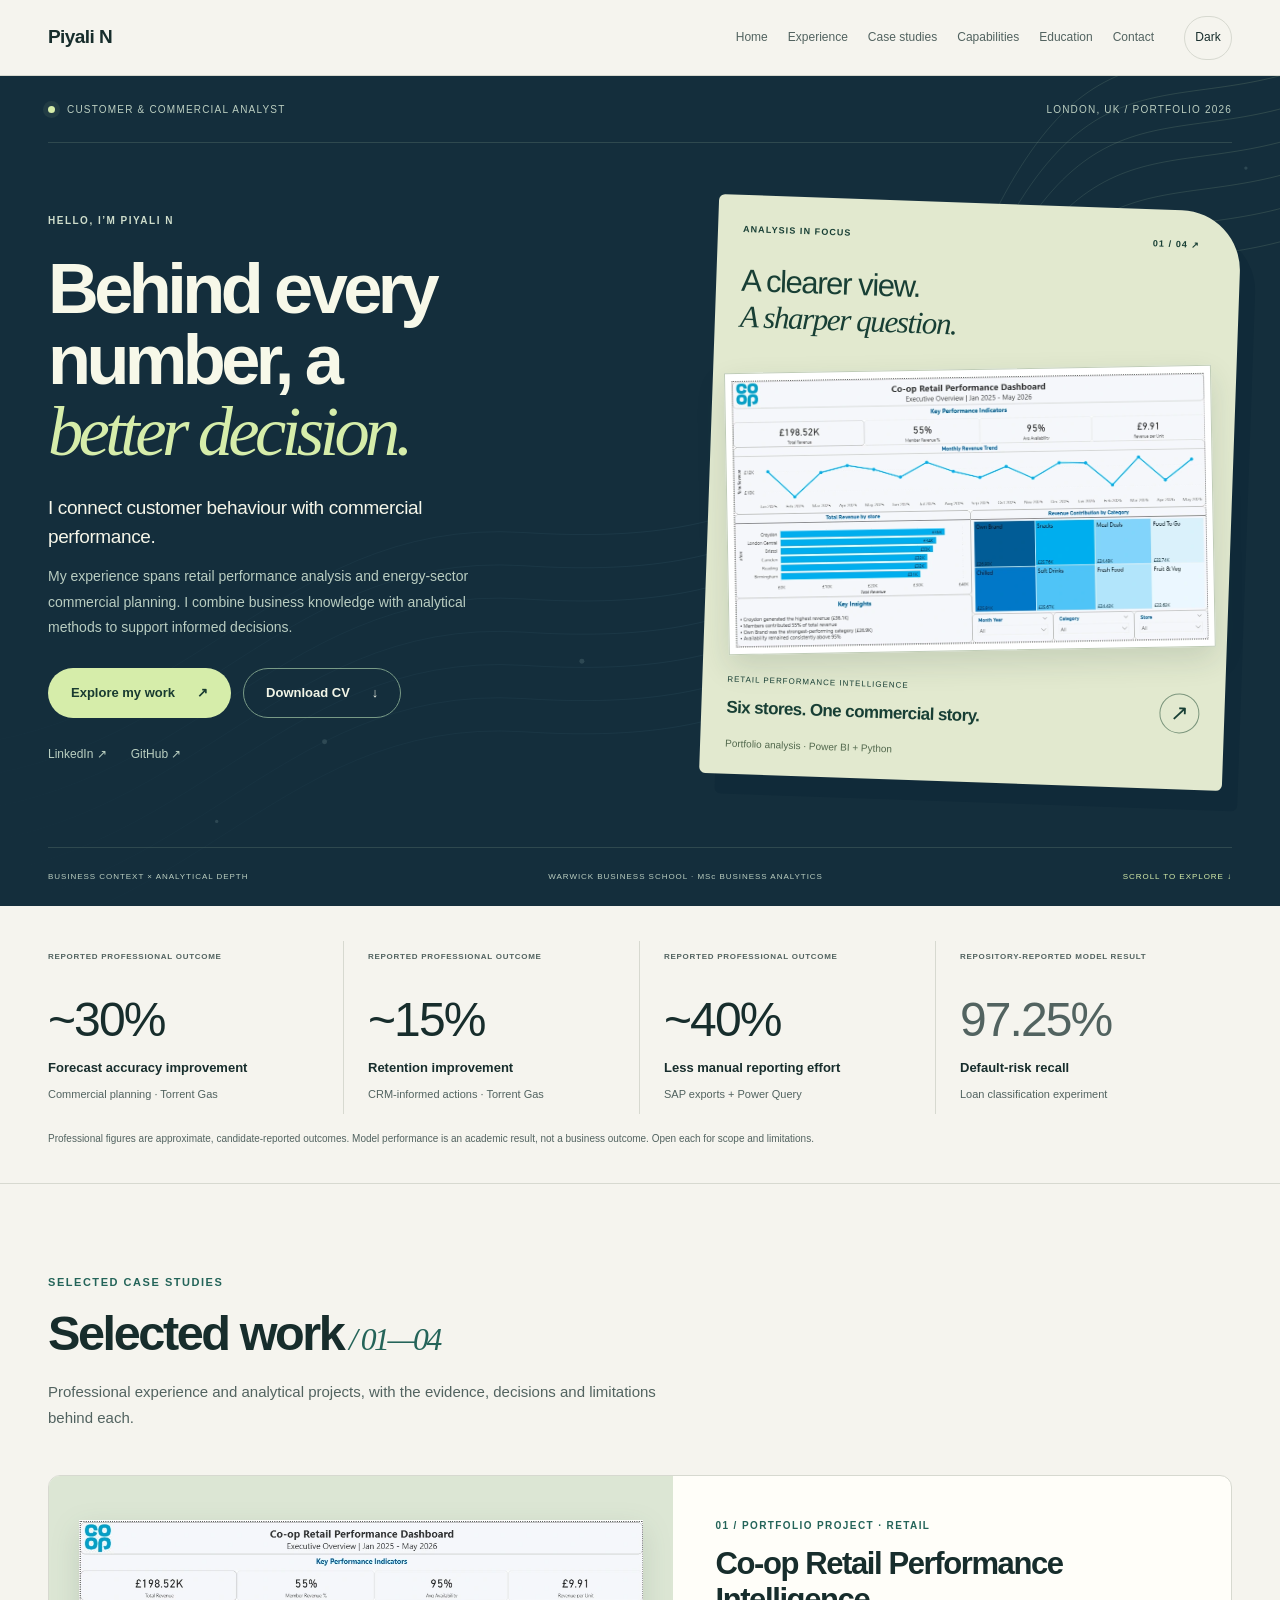
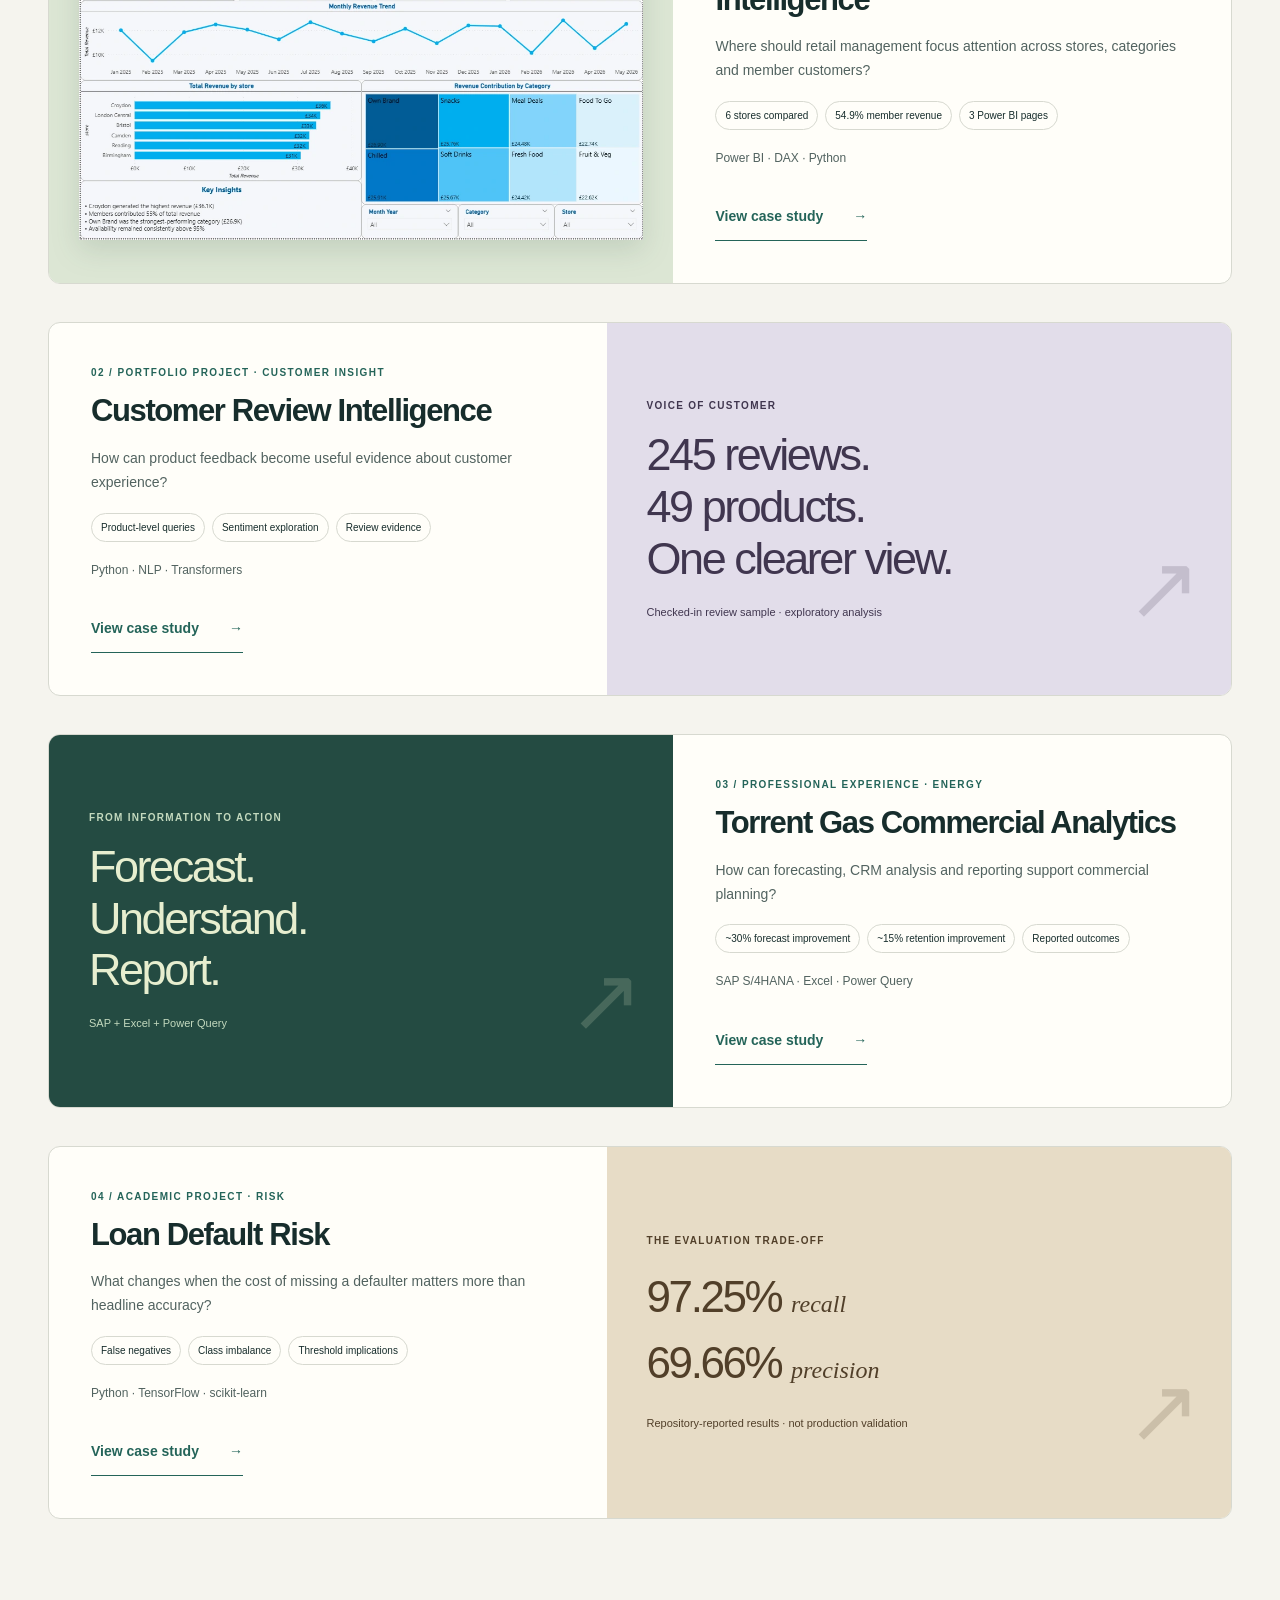
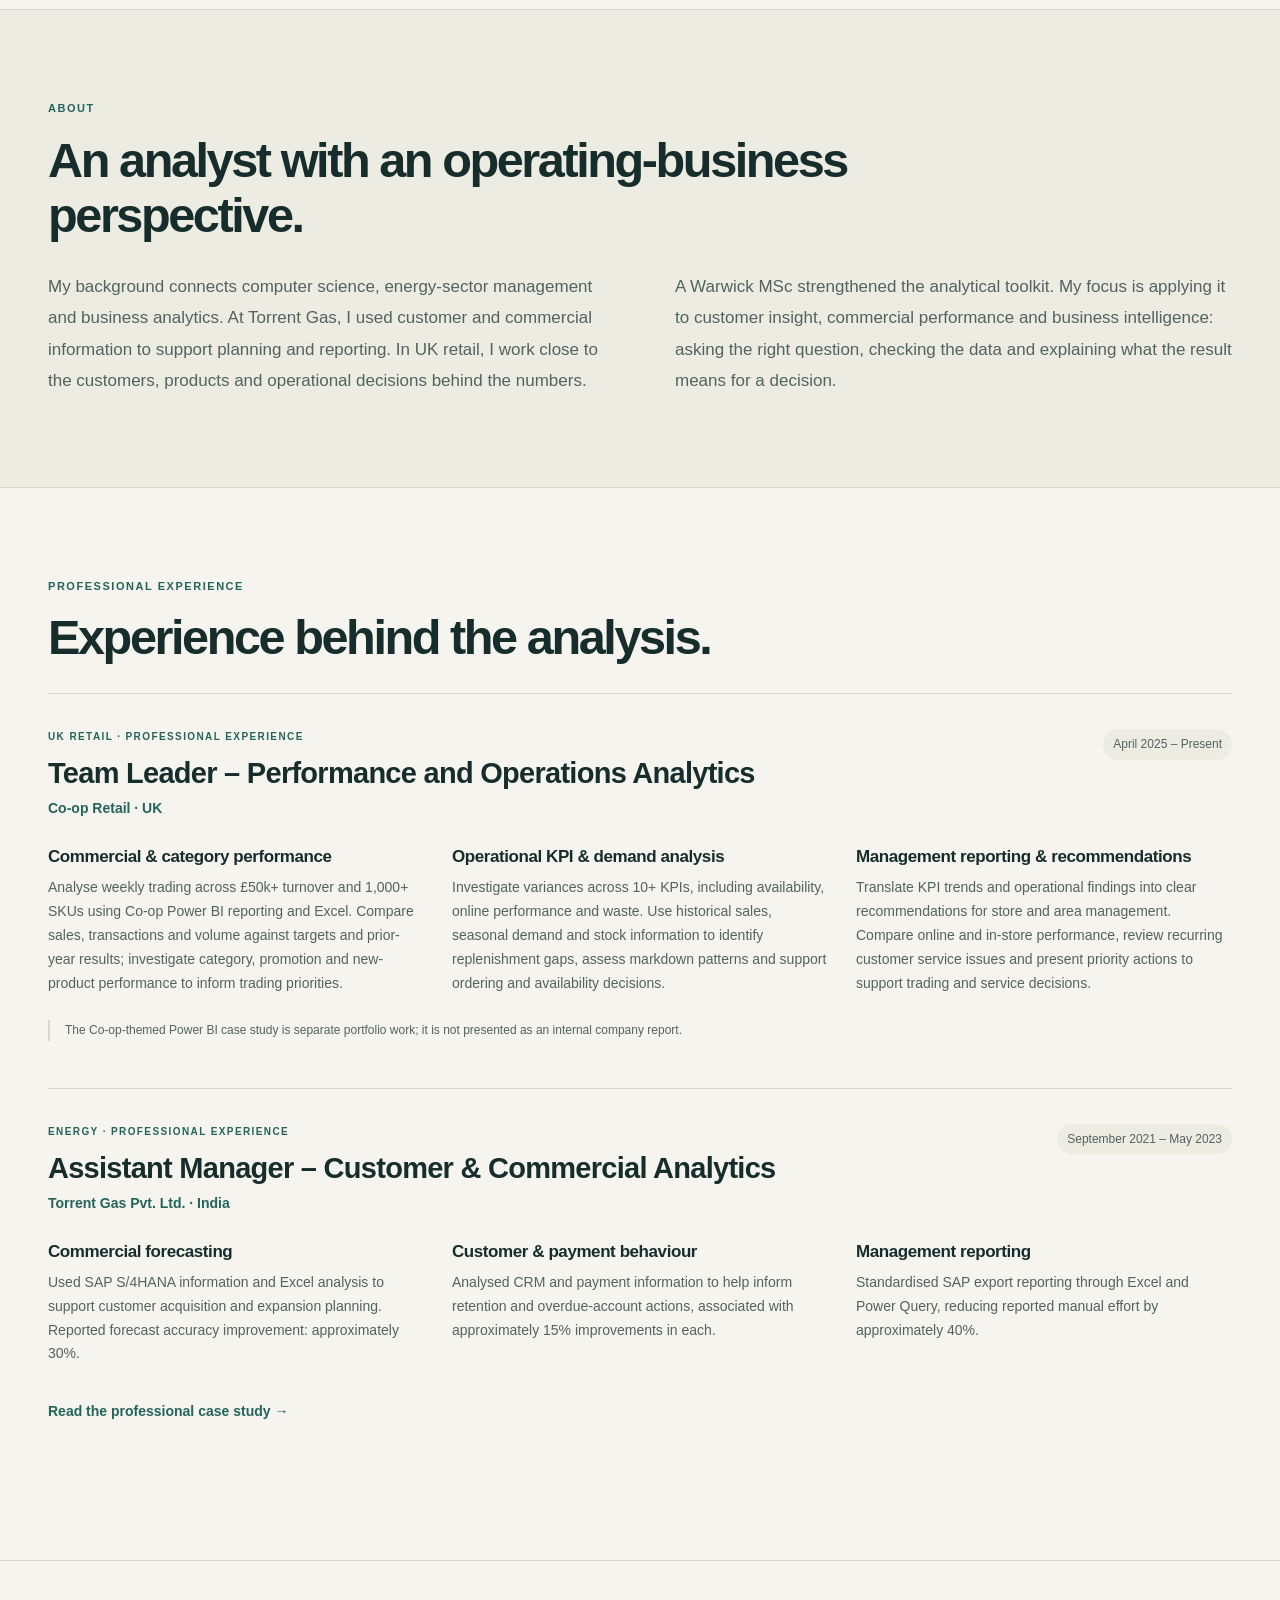
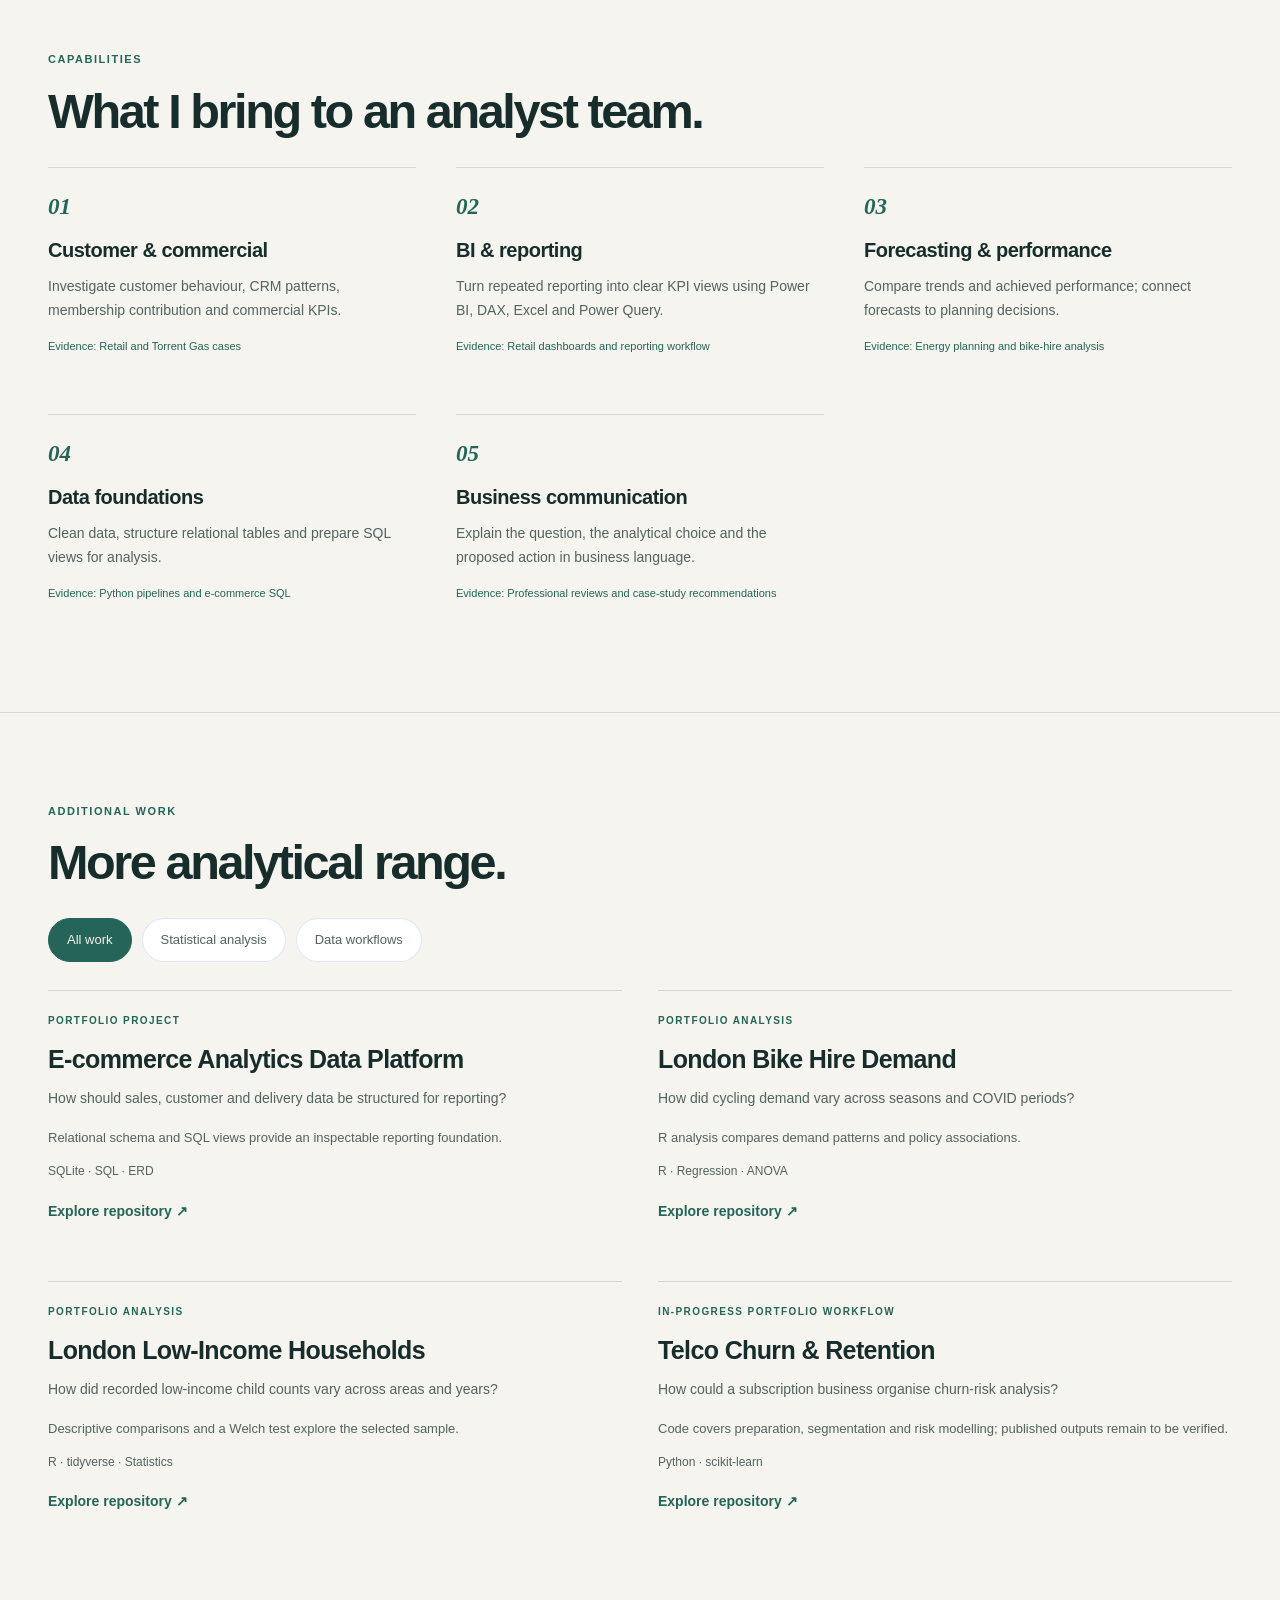
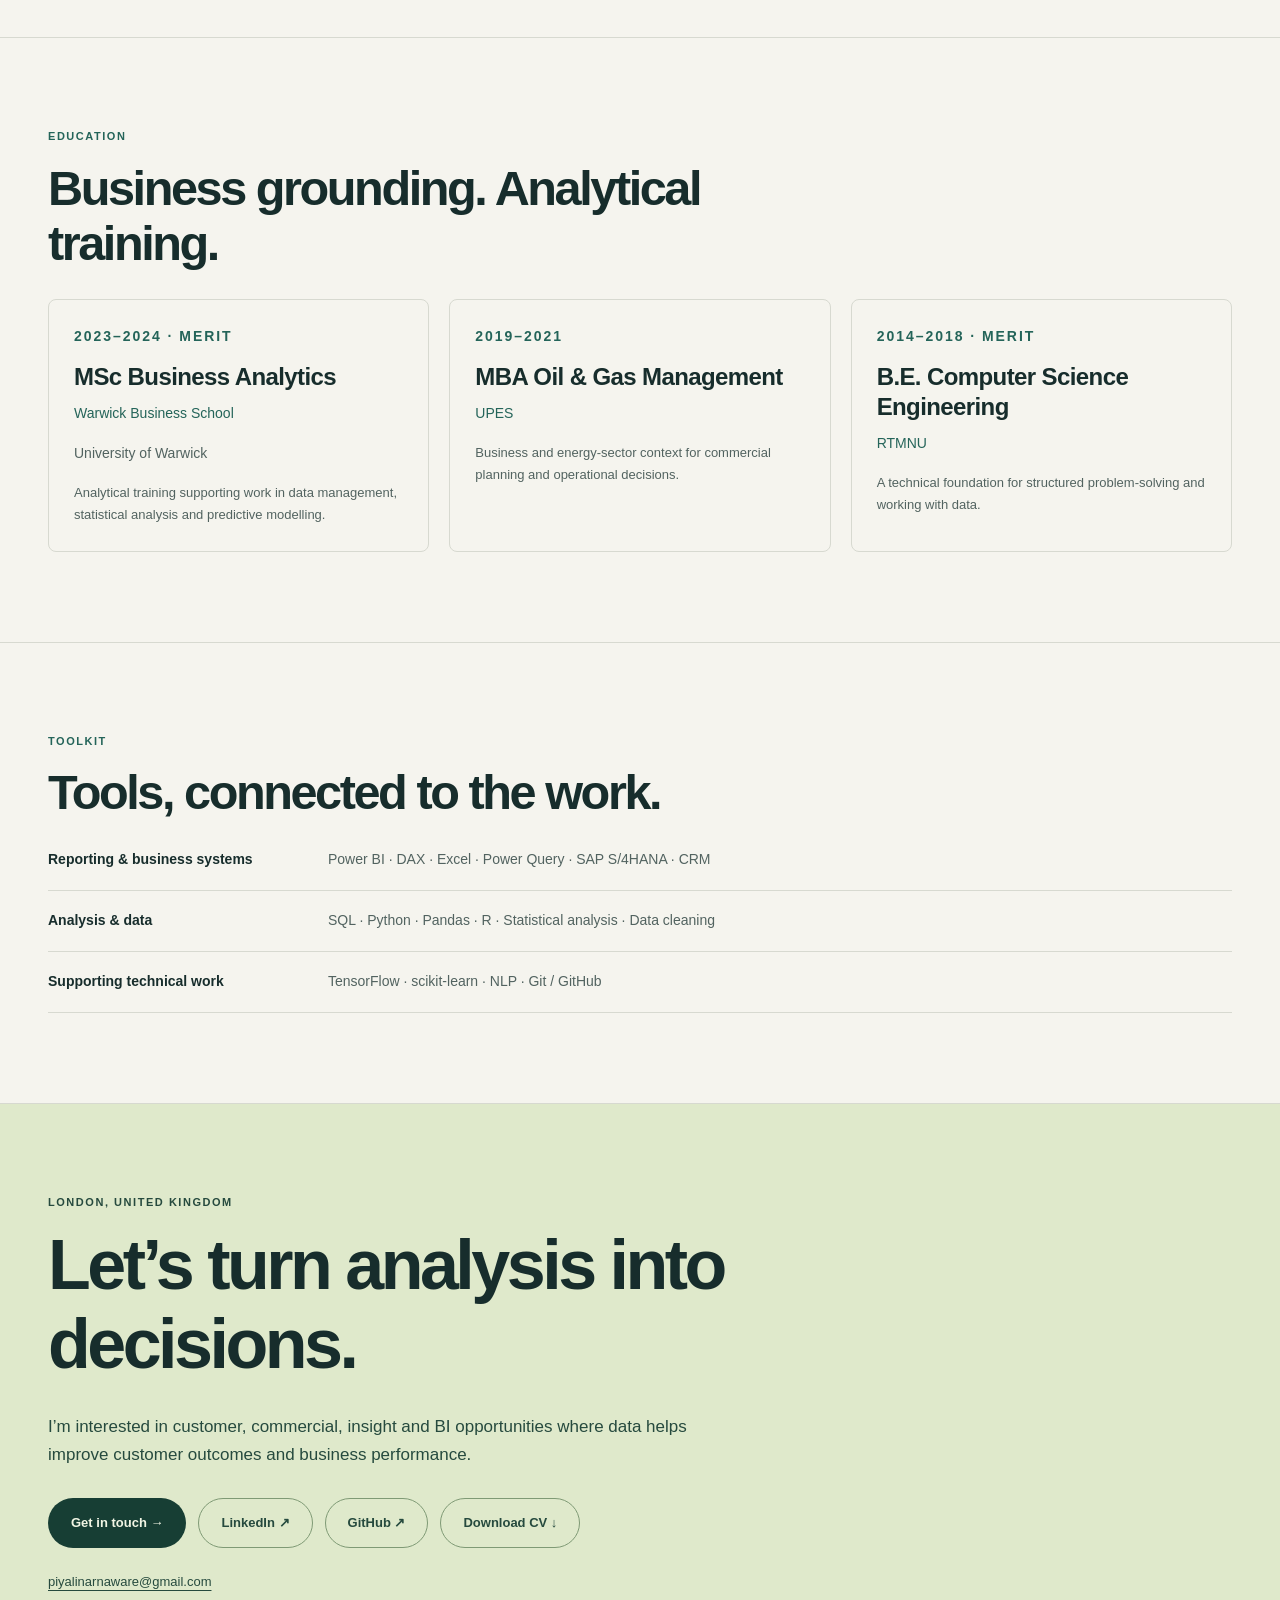
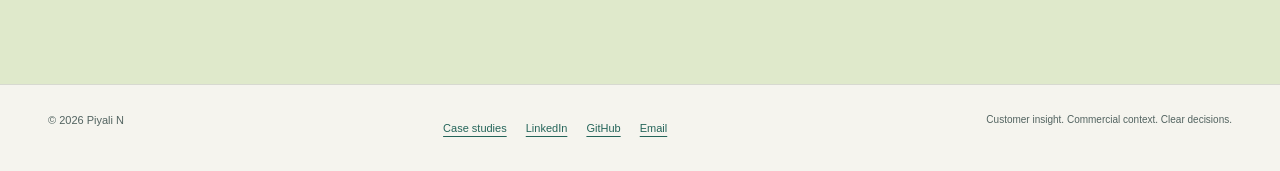
==== index.html @ 7c853a15 "Replace green grid with slate analytical curves background" ====
<!doctype html>
<html lang="en-GB"><head><meta charset="utf-8"><meta name="viewport" content="width=device-width, initial-scale=1">
<title>Piyali N | Customer &amp; Commercial Analyst | Power BI, SQL &amp; Insights</title><meta name="description" content="Customer and commercial analytics, Power BI, business intelligence and forecasting. London-based analyst with retail and energy experience and a Warwick MSc.">
<link rel="canonical" href="https://piyali-narnaware.github.io/"><meta property="og:title" content="Piyali N | Customer &amp; Commercial Analyst | Power BI, SQL &amp; Insights"><meta property="og:description" content="Customer and commercial analytics, Power BI, business intelligence and forecasting. London-based analyst with retail and energy experience and a Warwick MSc."><meta property="og:type" content="website"><meta property="og:url" content="https://piyali-narnaware.github.io/"><meta property="og:image" content="https://piyali-narnaware.github.io/assets/social-preview.png"><meta property="og:image:width" content="1200"><meta property="og:image:height" content="630"><meta property="og:image:alt" content="Piyali N — Customer and Commercial Analyst, London"><meta name="twitter:card" content="summary_large_image"><meta name="theme-color" content="#0b1a33">
<link rel="icon" type="image/svg+xml" href="assets/favicon.svg"><link rel="stylesheet" href="assets/base.css"><link rel="stylesheet" href="assets/site.css"><link rel="stylesheet" href="assets/editorial.css?v=2"><script src="assets/site.js" defer></script></head>
<body><a class="skip-link" href="#main">Skip to content</a><nav class="sticky-nav" aria-label="Main navigation"><div class="container"><a class="brand" href="index.html#home">Piyali N</a><div class="nav-controls"><button class="menu-toggle" aria-expanded="false" aria-controls="main-nav" hidden>Menu</button><div class="sticky-nav-links" id="main-nav"><a href="index.html#home">Home</a><a href="index.html#experience">Experience</a><a href="index.html#case-studies">Case studies</a><a href="index.html#capabilities">Capabilities</a><a href="index.html#education">Education</a><a href="index.html#contact">Contact</a></div><button class="nav-theme-toggle" aria-label="Switch to dark theme" aria-pressed="false" hidden>Dark</button></div></div></nav>
<main id="main"><header class="hero" id="home"><div class="container"><div class="hero-topline"><span><i></i> CUSTOMER &amp; COMMERCIAL ANALYST</span><span>LONDON, UK / PORTFOLIO 2026</span></div><div class="hero-layout"><div class="hero-copy"><p class="eyebrow">HELLO, I’M PIYALI N</p><h1>Behind every<br>number, a<br><em>better decision.</em></h1><p class="hero-line">I connect customer behaviour with commercial performance.</p><p class="hero-description">My experience spans retail performance analysis and energy-sector commercial planning. I combine business knowledge with analytical methods to support informed decisions.</p><div class="actions"><a class="button primary" href="#case-studies">Explore my work <span aria-hidden="true">↗</span></a><a class="button secondary" href="assets/Piyali-Narnaware-CV.pdf" download>Download CV <span aria-hidden="true">↓</span></a></div><div class="hero-links"><a href="https://www.linkedin.com/in/piyalinarnaware">LinkedIn ↗</a><a href="https://github.com/Piyali-Narnaware">GitHub ↗</a></div></div><a class="hero-feature" href="case-studies/retail.html"><div class="feature-label"><span>ANALYSIS IN FOCUS</span><span>01 / 04 ↗</span></div><div class="feature-statement">A clearer view.<br><em>A sharper question.</em></div><div class="dashboard-frame"><img src="assets/retail-executive.webp" alt="Actual retail Power BI report showing store revenue, member contribution and availability" width="1030" height="582"></div><div class="feature-bottom"><div><span>RETAIL PERFORMANCE INTELLIGENCE</span><strong>Six stores. One commercial story.</strong></div><span class="round-arrow" aria-hidden="true">↗</span></div><p class="feature-note">Portfolio analysis · Power BI + Python</p></a></div><div class="hero-foot"><span>BUSINESS CONTEXT × ANALYTICAL DEPTH</span><span>WARWICK BUSINESS SCHOOL · MSc BUSINESS ANALYTICS</span><a href="#case-studies">SCROLL TO EXPLORE ↓</a></div></div></header><section class="kpi-bar" aria-label="Evidence at a glance"><div class="container"><div class="kpi-grid"><a class="kpi-card " href="case-studies/torrent-gas.html#outcomes"><span class="evidence-type">Reported professional outcome</span><strong class="kpi-value">~30%</strong><span class="kpi-label">Forecast accuracy improvement</span><span class="kpi-context">Commercial planning · Torrent Gas</span></a><a class="kpi-card " href="case-studies/torrent-gas.html#outcomes"><span class="evidence-type">Reported professional outcome</span><strong class="kpi-value">~15%</strong><span class="kpi-label">Retention improvement</span><span class="kpi-context">CRM-informed actions · Torrent Gas</span></a><a class="kpi-card " href="case-studies/torrent-gas.html#outcomes"><span class="evidence-type">Reported professional outcome</span><strong class="kpi-value">~40%</strong><span class="kpi-label">Less manual reporting effort</span><span class="kpi-context">SAP exports + Power Query</span></a><a class="kpi-card model" href="case-studies/loan-default.html#findings"><span class="evidence-type">Repository-reported model result</span><strong class="kpi-value">97.25%</strong><span class="kpi-label">Default-risk recall</span><span class="kpi-context">Loan classification experiment</span></a></div><p class="proof-note">Professional figures are approximate, candidate-reported outcomes. Model performance is an academic result, not a business outcome. Open each for scope and limitations.</p></div></section><section id="case-studies" class="section"><div class="container"><p class="eyebrow">SELECTED CASE STUDIES</p><h2 class="section-title">Selected work<span class="title-accent"> / 01—04</span></h2><p class="section-intro">Professional experience and analytical projects, with the evidence, decisions and limitations behind each.</p><div class="project-grid flagship-grid"><article class="project-card"><div class="project-img"><img src="assets/retail-executive.webp" alt="Actual Power BI executive overview: revenue, membership, availability and store comparisons" width="1030" height="582" loading="lazy"></div><div class="project-body"><p class="eyebrow">01 / Portfolio project · Retail</p><h3 class="project-title">Co-op Retail Performance Intelligence</h3><p class="project-question">Where should retail management focus attention across stores, categories and member customers?</p><ul class="signals"><li>6 stores compared</li><li>54.9% member revenue</li><li>3 Power BI pages</li></ul><p class="tools">Power BI · DAX · Python</p><a class="text-link" href="case-studies/retail.html">View case study <span aria-hidden="true">→</span><span class="sr-only">: Co-op Retail Performance Intelligence</span></a></div></article><article class="project-card"><div class="project-img"><div class="card-visual review-visual"><span>VOICE OF CUSTOMER</span><strong>245 reviews.<br>49 products.<br>One clearer view.</strong><small>Checked-in review sample · exploratory analysis</small></div></div><div class="project-body"><p class="eyebrow">02 / Portfolio project · Customer insight</p><h3 class="project-title">Customer Review Intelligence</h3><p class="project-question">How can product feedback become useful evidence about customer experience?</p><ul class="signals"><li>Product-level queries</li><li>Sentiment exploration</li><li>Review evidence</li></ul><p class="tools">Python · NLP · Transformers</p><a class="text-link" href="case-studies/customer-reviews.html">View case study <span aria-hidden="true">→</span><span class="sr-only">: Customer Review Intelligence</span></a></div></article><article class="project-card"><div class="project-img"><div class="card-visual energy-visual"><span>FROM INFORMATION TO ACTION</span><strong>Forecast.<br>Understand.<br>Report.</strong><small>SAP + Excel + Power Query</small></div></div><div class="project-body"><p class="eyebrow">03 / Professional experience · Energy</p><h3 class="project-title">Torrent Gas Commercial Analytics</h3><p class="project-question">How can forecasting, CRM analysis and reporting support commercial planning?</p><ul class="signals"><li>~30% forecast improvement</li><li>~15% retention improvement</li><li>Reported outcomes</li></ul><p class="tools">SAP S/4HANA · Excel · Power Query</p><a class="text-link" href="case-studies/torrent-gas.html">View case study <span aria-hidden="true">→</span><span class="sr-only">: Torrent Gas Commercial Analytics</span></a></div></article><article class="project-card"><div class="project-img"><div class="card-visual risk-visual"><span>THE EVALUATION TRADE-OFF</span><strong>97.25% <small>recall</small><br>69.66% <small>precision</small></strong><small>Repository-reported results · not production validation</small></div></div><div class="project-body"><p class="eyebrow">04 / Academic project · Risk</p><h3 class="project-title">Loan Default Risk</h3><p class="project-question">What changes when the cost of missing a defaulter matters more than headline accuracy?</p><ul class="signals"><li>False negatives</li><li>Class imbalance</li><li>Threshold implications</li></ul><p class="tools">Python · TensorFlow · scikit-learn</p><a class="text-link" href="case-studies/loan-default.html">View case study <span aria-hidden="true">→</span><span class="sr-only">: Loan Default Risk</span></a></div></article></div></div></section><section id="about" class="section"><div class="container"><p class="eyebrow">ABOUT</p><h2 class="section-title">An analyst with an operating-business perspective.</h2><div class="about-split"><p>My background connects computer science, energy-sector management and business analytics. At Torrent Gas, I used customer and commercial information to support planning and reporting. In UK retail, I work close to the customers, products and operational decisions behind the numbers.</p><p>A Warwick MSc strengthened the analytical toolkit. My focus is applying it to customer insight, commercial performance and business intelligence: asking the right question, checking the data and explaining what the result means for a decision.</p></div></div></section><section id="experience" class="section"><div class="container"><p class="eyebrow">PROFESSIONAL EXPERIENCE</p><h2 class="section-title">Experience behind the analysis.</h2><div class="experience-list"><article class="exp-card"><div class="exp-header"><div><p class="eyebrow">UK RETAIL · PROFESSIONAL EXPERIENCE</p><h3>Team Leader – Performance and Operations Analytics</h3><p class="exp-company">Co-op Retail · UK</p></div><p class="exp-date">April 2025 – Present</p></div><div class="workstreams"><div><h4>Commercial &amp; category performance</h4><p>Analyse weekly trading across £50k+ turnover and 1,000+ SKUs using Co-op Power BI reporting and Excel. Compare sales, transactions and volume against targets and prior-year results; investigate category, promotion and new-product performance to inform trading priorities.</p></div><div><h4>Operational KPI &amp; demand analysis</h4><p>Investigate variances across 10+ KPIs, including availability, online performance and waste. Use historical sales, seasonal demand and stock information to identify replenishment gaps, assess markdown patterns and support ordering and availability decisions.</p></div><div><h4>Management reporting &amp; recommendations</h4><p>Translate KPI trends and operational findings into clear recommendations for store and area management. Compare online and in-store performance, review recurring customer service issues and present priority actions to support trading and service decisions.</p></div></div><p class="scope-line">The Co-op-themed Power BI case study is separate portfolio work; it is not presented as an internal company report.</p></article>
<article class="exp-card"><div class="exp-header"><div><p class="eyebrow">ENERGY · PROFESSIONAL EXPERIENCE</p><h3>Assistant Manager – Customer &amp; Commercial Analytics</h3><p class="exp-company">Torrent Gas Pvt. Ltd. · India</p></div><p class="exp-date">September 2021 – May 2023</p></div><div class="workstreams"><div><h4>Commercial forecasting</h4><p>Used SAP S/4HANA information and Excel analysis to support customer acquisition and expansion planning. Reported forecast accuracy improvement: approximately 30%.</p></div><div><h4>Customer &amp; payment behaviour</h4><p>Analysed CRM and payment information to help inform retention and overdue-account actions, associated with approximately 15% improvements in each.</p></div><div><h4>Management reporting</h4><p>Standardised SAP export reporting through Excel and Power Query, reducing reported manual effort by approximately 40%.</p></div></div><a class="text-link" href="case-studies/torrent-gas.html">Read the professional case study →</a></article>
</div></div></section><section id="capabilities" class="section"><div class="container"><p class="eyebrow">CAPABILITIES</p><h2 class="section-title">What I bring to an analyst team.</h2><div class="capability-grid"><article><span class="cap-number">01</span><h3>Customer & commercial</h3><p>Investigate customer behaviour, CRM patterns, membership contribution and commercial KPIs.</p><p class="cap-proof">Evidence: Retail and Torrent Gas cases</p></article><article><span class="cap-number">02</span><h3>BI & reporting</h3><p>Turn repeated reporting into clear KPI views using Power BI, DAX, Excel and Power Query.</p><p class="cap-proof">Evidence: Retail dashboards and reporting workflow</p></article><article><span class="cap-number">03</span><h3>Forecasting & performance</h3><p>Compare trends and achieved performance; connect forecasts to planning decisions.</p><p class="cap-proof">Evidence: Energy planning and bike-hire analysis</p></article><article><span class="cap-number">04</span><h3>Data foundations</h3><p>Clean data, structure relational tables and prepare SQL views for analysis.</p><p class="cap-proof">Evidence: Python pipelines and e-commerce SQL</p></article><article><span class="cap-number">05</span><h3>Business communication</h3><p>Explain the question, the analytical choice and the proposed action in business language.</p><p class="cap-proof">Evidence: Professional reviews and case-study recommendations</p></article></div></div></section><section id="additional-work" class="section"><div class="container"><p class="eyebrow">ADDITIONAL WORK</p><h2 class="section-title">More analytical range.</h2><div class="filter-bar" role="group" aria-label="Filter additional work" hidden><button class="filter-btn active" data-filter="all" aria-pressed="true">All work</button><button class="filter-btn" data-filter="analysis" aria-pressed="false">Statistical analysis</button><button class="filter-btn" data-filter="data" aria-pressed="false">Data workflows</button></div><p class="sr-only" id="filter-status" aria-live="polite"></p><div class="additional-grid"><article class="additional-card" data-category="data"><p class="eyebrow">Portfolio project</p><h3>E-commerce Analytics Data Platform</h3><p>How should sales, customer and delivery data be structured for reporting?</p><p class="secondary-copy">Relational schema and SQL views provide an inspectable reporting foundation.</p><p class="tools">SQLite · SQL · ERD</p><a href="https://github.com/Piyali-Narnaware/E-commerce" class="text-link">Explore repository ↗</a></article><article class="additional-card" data-category="analysis"><p class="eyebrow">Portfolio analysis</p><h3>London Bike Hire Demand</h3><p>How did cycling demand vary across seasons and COVID periods?</p><p class="secondary-copy">R analysis compares demand patterns and policy associations.</p><p class="tools">R · Regression · ANOVA</p><a href="https://github.com/Piyali-Narnaware/London-Bike-Hire-Demand-Analysis" class="text-link">Explore repository ↗</a></article><article class="additional-card" data-category="analysis"><p class="eyebrow">Portfolio analysis</p><h3>London Low-Income Households</h3><p>How did recorded low-income child counts vary across areas and years?</p><p class="secondary-copy">Descriptive comparisons and a Welch test explore the selected sample.</p><p class="tools">R · tidyverse · Statistics</p><a href="https://github.com/Piyali-Narnaware/London-Low-Income-Household-Analysis" class="text-link">Explore repository ↗</a></article><article class="additional-card" data-category="data"><p class="eyebrow">In-progress portfolio workflow</p><h3>Telco Churn & Retention</h3><p>How could a subscription business organise churn-risk analysis?</p><p class="secondary-copy">Code covers preparation, segmentation and risk modelling; published outputs remain to be verified.</p><p class="tools">Python · scikit-learn</p><a href="https://github.com/Piyali-Narnaware/telco-churn" class="text-link">Explore repository ↗</a></article></div></div></section><section id="education" class="section"><div class="container"><p class="eyebrow">EDUCATION</p><h2 class="section-title">Business grounding. Analytical training.</h2><div class="education-grid"><article class="edu-card"><p class="eyebrow">2023–2024 · MERIT</p><h3>MSc Business Analytics</h3><p class="sub">Warwick Business School</p><p>University of Warwick</p><p class="secondary-copy">Analytical training supporting work in data management, statistical analysis and predictive modelling.</p></article><article class="edu-card"><p class="eyebrow">2019–2021</p><h3>MBA Oil &amp; Gas Management</h3><p class="sub">UPES</p><p class="secondary-copy">Business and energy-sector context for commercial planning and operational decisions.</p></article><article class="edu-card"><p class="eyebrow">2014–2018 · MERIT</p><h3>B.E. Computer Science Engineering</h3><p class="sub">RTMNU</p><p class="secondary-copy">A technical foundation for structured problem-solving and working with data.</p></article></div></div></section><section id="toolkit" class="section"><div class="container"><p class="eyebrow">TOOLKIT</p><h2 class="section-title">Tools, connected to the work.</h2><dl class="toolkit"><div><dt>Reporting & business systems</dt><dd>Power BI · DAX · Excel · Power Query · SAP S/4HANA · CRM</dd></div><div><dt>Analysis & data</dt><dd>SQL · Python · Pandas · R · Statistical analysis · Data cleaning</dd></div><div><dt>Supporting technical work</dt><dd>TensorFlow · scikit-learn · NLP · Git / GitHub</dd></div></dl></div></section><section id="contact" class="section"><div class="container"><p class="eyebrow">LONDON, UNITED KINGDOM</p><h2 class="section-title">Let’s turn analysis into decisions.</h2><p class="contact-copy">I’m interested in customer, commercial, insight and BI opportunities where data helps improve customer outcomes and business performance.</p><div class="actions"><a href="mailto:piyalinarnaware@gmail.com" class="button primary">Get in touch →</a><a href="https://www.linkedin.com/in/piyalinarnaware" class="button outline">LinkedIn ↗</a><a href="https://github.com/Piyali-Narnaware" class="button outline">GitHub ↗</a><a class="button outline" href="assets/Piyali-Narnaware-CV.pdf" download>Download CV ↓</a></div><p class="contact-email"><a href="mailto:piyalinarnaware@gmail.com">piyalinarnaware@gmail.com</a></p></div></section></main>
<footer class="footer"><div class="container"><span>© 2026 Piyali N</span><div><a href="index.html#case-studies">Case studies</a> <a href="https://www.linkedin.com/in/piyalinarnaware">LinkedIn</a> <a href="https://github.com/Piyali-Narnaware">GitHub</a> <a href="mailto:piyalinarnaware@gmail.com">Email</a></div><span>Customer insight. Commercial context. Clear decisions.</span></div></footer></body></html>
---- assets/base.css ----
/* Adapted from the existing portfolio: design tokens and reusable components. */

    *, *::before, *::after { box-sizing: border-box; margin: 0; padding: 0; }
    :root {
      --bg: #f0f4fe; --bg-alt: #e8f0fe; --card: #ffffff;
      --border: rgba(36, 99, 235, 0.12);
      --text: #0b1a33; --text-secondary: #3b4f6b;
      --accent: #1a5de7; --accent-2: #3b82f6; --accent-3: #60a5fa; --accent-dark: #0f3b9e; --accent-light: #e8f0fe;
      --accent-glow: rgba(26, 93, 231, 0.15);
      --green: #059669; --orange: #d97706; --purple: #7c3aed; --teal: #0d9488;
      --radius: 16px;
      --shadow: 0 1px 4px rgba(11, 26, 51, 0.06), 0 2px 8px rgba(11, 26, 51, 0.04);
      --shadow-hover: 0 8px 30px rgba(26, 93, 231, 0.12), 0 4px 12px rgba(11, 26, 51, 0.06);
      --glow: 0 0 40px rgba(26, 93, 231, 0.08);
      --nav-dot: #b8cae0; --toast-bg: #0b1a33; --filter-bg: white; --filter-border: rgba(36, 99, 235, 0.15);
    }
    [data-theme="dark"] {
      --bg: #0b1325; --bg-alt: #111c33; --card: #162040;
      --border: rgba(96, 165, 250, 0.12);
      --text: #e8edf5; --text-secondary: #8fa8c8;
      --accent: #60a5fa; --accent-2: #3b82f6; --accent-3: #93c5fd; --accent-dark: #93c5fd; --accent-light: #1a2d52;
      --accent-glow: rgba(96, 165, 250, 0.12);
      --nav-dot: #3b4f6b; --toast-bg: #e8edf5; --filter-bg: #162040; --filter-border: rgba(96, 165, 250, 0.15);
    }
    html { scroll-behavior: smooth; }
    body {
      font-family: 'Inter', -apple-system, sans-serif;
      background: var(--bg); color: var(--text); line-height: 1.6;
      transition: background .3s, color .3s; padding-top: 60px;
    }
    .container { max-width: 1200px; margin: 0 auto; padding: 0 24px; }

    /* Sticky Nav */
    .sticky-nav {
      position: fixed; top: 0; left: 0; right: 0; height: 60px;
      background: rgba(255,255,255,0.85); backdrop-filter: blur(12px);
      border-bottom: 1px solid var(--border); z-index: 1001;
      display: flex; align-items: center; transition: background .3s;
    }
    [data-theme="dark"] .sticky-nav { background: rgba(11,19,37,0.85); }
    .sticky-nav .container { display: flex; align-items: center; justify-content: space-between; width: 100%; }
    .sticky-nav .brand { font-size: 15px; font-weight: 700; color: var(--text); text-decoration: none; }
    .sticky-nav .brand span { color: var(--accent); }
    .sticky-nav-links { display: flex; gap: 6px; }
    .sticky-nav-links a {
      padding: 6px 14px; border-radius: 8px; font-size: 13px; font-weight: 500;
      color: var(--text-secondary); text-decoration: none; transition: all .25s;
    }
    .sticky-nav-links a:hover { color: var(--accent); background: var(--accent-light); }
    .sticky-nav-links a.active { color: var(--accent); background: var(--accent-light); font-weight: 600; }

    /* Theme Toggle in Nav */
    .nav-theme-toggle {
      background: none; border: none; cursor: pointer; font-size: 18px;
      padding: 6px; border-radius: 8px; transition: background .25s;
      color: var(--text-secondary); margin-left: 8px;
    }
    .nav-theme-toggle:hover { background: var(--accent-light); }

    /* KPI Bar */
    .kpi-bar {
      background: linear-gradient(180deg, var(--card) 0%, var(--bg) 100%);
      border-bottom: 1px solid var(--border); padding: 24px 0; position: relative;
    }
    .kpi-grid { display: grid; grid-template-columns: repeat(auto-fit, minmax(150px, 1fr)); gap: 4px; }
    .kpi-card {
      text-align: center; padding: 14px 8px; position: relative;
      transition: all .3s; cursor: pointer; border-radius: 12px;
    }
    .kpi-card:hover { background: var(--accent-light); transform: translateY(-3px); }
    .kpi-value {
      font-size: 30px; font-weight: 800; color: var(--accent);
      background: linear-gradient(135deg, var(--accent), var(--accent-3));
      -webkit-background-clip: text; -webkit-text-fill-color: transparent;
      background-clip: text; line-height: 1.2;
    }
    .kpi-label { font-size: 11px; color: var(--text-secondary); text-transform: uppercase; letter-spacing: 0.8px; font-weight: 600; }
    .kpi-sub { font-size: 11px; color: var(--teal); font-weight: 600; margin-top: 2px; }

    /* Section */
    .section { padding: 56px 0; }
    .section-title {
      font-size: 22px; font-weight: 700; margin-bottom: 28px;
      display: flex; align-items: center; gap: 12px; color: var(--text); position: relative;
    }
    .section-title::before {
      content: ''; width: 4px; height: 24px;
      background: linear-gradient(180deg, var(--accent-2), var(--accent));
      border-radius: 2px;
    }

    /* Education + Certs Card */
    .edu-grid { display: grid; grid-template-columns: 1fr 1fr; gap: 24px; }
    .edu-card, .cert-card {
      background: var(--card); border-radius: var(--radius); padding: 28px 32px;
      box-shadow: var(--shadow), var(--glow); border: 1px solid var(--border);
      position: relative; overflow: hidden; transition: background .3s;
    }
    .edu-card::before, .cert-card::before {
      content: ''; position: absolute; top: 0; left: 0; right: 0; height: 3px;
      background: linear-gradient(90deg, var(--accent), var(--accent-3), var(--accent));
    }
    .edu-card .card-icon, .cert-card .card-icon {
      font-size: 28px; margin-bottom: 12px; display: block;
    }
    .edu-card h3, .cert-card h3 { font-size: 16px; font-weight: 700; color: var(--text); }
    .edu-card .sub, .cert-card .sub { font-size: 13px; color: var(--accent); font-weight: 500; margin-top: 2px; }
    .edu-card .meta { font-size: 13px; color: var(--text-secondary); margin-top: 10px; line-height: 1.7; }
    .edu-card .meta strong { color: var(--text); }
    .cert-list { margin-top: 12px; display: flex; flex-wrap: wrap; gap: 8px; }
    .cert-badge {
      display: flex; align-items: center; gap: 6px; font-size: 13px; font-weight: 500;
      padding: 6px 14px; border-radius: 8px; background: var(--accent-light); color: var(--accent-dark);
      border: 1px solid rgba(26,93,231,0.1);
    }
    .cert-badge svg { width: 16px; height: 16px; fill: currentColor; }

    /* Filter Buttons */
    .filter-bar { display: flex; gap: 10px; margin-bottom: 28px; flex-wrap: wrap; }
    .filter-btn {
      padding: 7px 18px; border-radius: 20px; font-size: 13px; font-weight: 500;
      background: var(--filter-bg); color: var(--text-secondary);
      border: 1px solid var(--filter-border); cursor: pointer; transition: all .25s;
    }
    .filter-btn:hover { border-color: var(--accent); color: var(--accent); }
    .filter-btn.active { background: var(--accent); color: white; border-color: var(--accent); }

    /* About Card */
    .about-card {
      background: var(--card); border-radius: var(--radius); padding: 36px;
      box-shadow: var(--shadow), var(--glow); border: 1px solid var(--border);
      position: relative; overflow: hidden; transition: background .3s;
    }
    .about-card::before {
      content: ''; position: absolute; top: 0; left: 0; right: 0; height: 3px;
      background: linear-gradient(90deg, var(--accent), var(--accent-3), var(--accent));
    }
    .about-card p { color: var(--text-secondary); max-width: 800px; font-size: 15px; }

    /* Experience */
    .exp-card {
      background: var(--card); border-radius: var(--radius); padding: 36px;
      box-shadow: var(--shadow), var(--glow); border: 1px solid var(--border);
      position: relative; overflow: hidden; transition: background .3s;
    }
    .exp-card::before {
      content: ''; position: absolute; top: 0; left: 0; right: 0; height: 3px;
      background: linear-gradient(90deg, var(--accent), var(--accent-3), var(--accent));
    }
    .exp-header { display: flex; justify-content: space-between; align-items: flex-start; flex-wrap: wrap; gap: 8px; }
    .exp-role { font-size: 18px; font-weight: 700; color: var(--text); }
    .exp-company { color: var(--accent); font-weight: 600; }
    .exp-date { font-size: 13px; color: var(--text-secondary); background: var(--bg-alt); padding: 2px 10px; border-radius: 6px; }
    .exp-list { margin-top: 20px; display: grid; gap: 14px; }
    .exp-item { display: flex; gap: 14px; align-items: flex-start; }
    .exp-dot {
      width: 8px; height: 8px; border-radius: 50%;
      background: linear-gradient(135deg, var(--accent-2), var(--accent));
      margin-top: 8px; flex-shrink: 0; box-shadow: 0 0 8px var(--accent-glow);
    }
    .exp-item-text { font-size: 14px; color: var(--text-secondary); line-height: 1.7; }
    .exp-item strong { color: var(--accent-dark); font-weight: 600; }

    /* Project Cards */
    .project-grid { display: grid; grid-template-columns: repeat(auto-fill, minmax(350px, 1fr)); gap: 28px; }
    .project-card {
      background: var(--card); border-radius: var(--radius); overflow: hidden;
      box-shadow: var(--shadow); border: 1px solid var(--border);
      transition: all .35s cubic-bezier(.4,0,.2,1);
      display: flex; flex-direction: column; position: relative; cursor: pointer;
    }
    .project-card.hidden-project { display: none; }
    .project-card::after {
      content: ''; position: absolute; inset: 0; border-radius: var(--radius);
      opacity: 0; transition: opacity .35s;
      box-shadow: var(--shadow-hover), 0 0 60px var(--accent-glow);
      pointer-events: none;
    }
    .project-card:hover::after { opacity: 1; }
    .project-card:hover { transform: translateY(-4px); border-color: rgba(26,93,231,0.2); }
    .project-img {
      width: 100%; height: 200px; background: linear-gradient(135deg, var(--accent-light), var(--bg-alt));
      display: flex; align-items: center; justify-content: center; position: relative; overflow: hidden;
    }
    .project-img .blur-load { width: 100%; height: 100%; position: relative; overflow: hidden; }
    .project-img .blur-load img { width: 100%; height: 100%; object-fit: cover; transition: transform .4s, filter .4s; }
    .project-img .blur-load.loading img { filter: blur(20px); transform: scale(1.05); }
    .project-img .blur-load.loaded img { filter: blur(0); transform: scale(1); }
    .project-card:hover .project-img img { transform: scale(1.03); }
    .project-body { padding: 24px 28px 28px; flex: 1; display: flex; flex-direction: column; position: relative; z-index: 1; }
    .project-tag {
      display: inline-block; font-size: 10px; font-weight: 700; text-transform: uppercase;
      letter-spacing: 0.8px; padding: 4px 12px; border-radius: 6px; margin-bottom: 12px;
    }
    .project-tag.featured { background: linear-gradient(135deg, #dbeafe, #c7d9fe); color: #1d4ed8; border: 1px solid rgba(29,78,216,0.15); }
    [data-theme="dark"] .project-tag.featured { background: linear-gradient(135deg, #1a2d52, #1f3460); color: #93c5fd; }
    .project-tag.exploratory { background: linear-gradient(135deg, #ede9fe, #ddd6fe); color: #6d28d9; border: 1px solid rgba(109,40,217,0.15); }
    [data-theme="dark"] .project-tag.exploratory { background: linear-gradient(135deg, #2e1a52, #3a2260); color: #c4b5fd; }
    .project-title { font-size: 17px; font-weight: 700; margin-bottom: 10px; color: var(--text); }
    .project-desc { font-size: 13px; color: var(--text-secondary); margin-bottom: 16px; flex: 1; line-height: 1.7; }
    .project-metrics { display: flex; flex-wrap: wrap; gap: 8px; margin-bottom: 16px; }
    .project-metric { font-size: 11px; font-weight: 600; padding: 4px 12px; border-radius: 6px; }
    .project-metric.green { background: #d1fae5; color: #065f46; }
    .project-metric.blue { background: #dbeafe; color: #1d4ed8; }
    .project-metric.orange { background: #fef3c7; color: #92400e; }
    .project-metric.purple { background: #f3e8ff; color: #6d28d9; }
    [data-theme="dark"] .project-metric.green { background: #064e3b; color: #6ee7b7; }
    [data-theme="dark"] .project-metric.blue { background: #1e3a5f; color: #93c5fd; }
    [data-theme="dark"] .project-metric.orange { background: #5c3d0e; color: #fcd34d; }
    [data-theme="dark"] .project-metric.purple { background: #3b1f6e; color: #c4b5fd; }
---- assets/site.css ----
/* Extends the existing navy/blue design system and reusable layout components. */
:root{--bg:#f7f9fc;--bg-alt:#edf2f8;--card:#fff;--border:#dbe3ee;--text:#10233f;--text-secondary:#4b5e78;--accent:#1759bd;--accent-dark:#154a97;--accent-light:#e8f0fc;--radius:14px;--shadow:0 2px 8px #10233f05}
[data-theme=dark]{--bg:#0b1325;--bg-alt:#111e34;--card:#14233d;--border:#304363;--text:#edf3fc;--text-secondary:#b6c5dc;--accent:#9ec7ff;--accent-dark:#b5d4ff;--accent-light:#213858}
html{scroll-padding-top:90px}body{font-family:Inter,Arial,Helvetica,sans-serif;padding-top:76px;font-size:16px;line-height:1.7}a{color:var(--accent);text-underline-offset:4px}button{font:inherit}button,a{-webkit-tap-highlight-color:transparent}button{cursor:pointer}a:focus-visible,button:focus-visible,summary:focus-visible{outline:3px solid #d18b1d;outline-offset:5px}img{max-width:100%;height:auto;display:block}p+p{margin-top:16px}h1,h2,h3,h4{line-height:1.25;letter-spacing:-.025em}h3{font-size:22px}h4{font-size:17px}p{color:var(--text-secondary)}[hidden]{display:none!important}.container{max-width:1200px;padding:0 32px}.eyebrow{font-size:11px;letter-spacing:.14em;font-weight:700;color:var(--accent);line-height:1.6;margin:0 0 15px;text-transform:uppercase}.sticky-nav{height:76px;background:var(--card);backdrop-filter:none}.sticky-nav .brand{font-size:17px;white-space:nowrap;letter-spacing:-.03em}.sticky-nav-links{gap:0}.sticky-nav-links a{font-size:12px;padding:10px;min-height:44px;display:inline-flex;align-items:center}.nav-controls{display:flex;align-items:center;gap:12px}.nav-theme-toggle,.menu-toggle{font-size:12px;min-height:44px;min-width:48px;padding:8px;border:1px solid var(--border);background:var(--bg);color:var(--text);border-radius:7px}.menu-toggle{display:none}.skip-link{position:fixed;left:20px;top:-100px;background:var(--card);padding:12px;z-index:2000}.skip-link:focus{top:12px}.sr-only{position:absolute;width:1px;height:1px;overflow:hidden;clip:rect(0,0,0,0);white-space:nowrap}
.hero{background:#0b1a33;color:#fff;padding:76px 0 68px}.hero-layout{display:grid;grid-template-columns:minmax(0,1.65fr) minmax(280px,1fr);gap:70px;align-items:center}.hero .eyebrow{color:#a9caff}.hero h1{font-size:clamp(36px,4.25vw,59px);line-height:1.08;letter-spacing:-.047em;font-weight:700;margin-bottom:26px}.accent-dot{color:#83baff}.hero-line{font-size:23px;line-height:1.45;letter-spacing:-.02em;color:#fff;max-width:580px}.hero-description{font-size:15px;line-height:1.85;color:#bbcae0;max-width:640px;margin-top:18px}.actions{display:flex;gap:12px;flex-wrap:wrap;margin-top:28px}.button{display:inline-flex;gap:22px;justify-content:center;align-items:center;padding:12px 21px;min-height:48px;border-radius:7px;font-size:14px;font-weight:600;text-decoration:none;transition:background .18s;border:1px solid transparent}.button.primary{background:#1a5de7;color:#fff}.button.primary:hover{background:#1049bd}.button.secondary{background:transparent;color:#fff;border-color:#66809f}.button.secondary:hover{background:#213450}.button.outline{border-color:var(--border);color:var(--text);background:var(--card)}.hero-links{display:flex;gap:24px;margin-top:22px;flex-wrap:wrap}.hero-links a{color:#c2d4ef;font-size:13px;text-decoration:none;min-height:32px;padding:4px 0}.hero-proof{border-left:1px solid #3c5272;padding-left:30px}.hero-proof>div{padding:20px 0;border-top:1px solid #304565;position:relative}.hero-proof h2{font-size:19px;color:#fff;margin-bottom:8px}.hero-proof p:not(.eyebrow){font-size:14px;color:#c1cfe2}.hero-proof>.eyebrow{font-size:10px}.proof-number{display:block;color:#85afe8;font-size:12px;margin-bottom:10px}.hero-proof .warwick{margin-top:12px;padding-top:26px}.warwick .eyebrow{margin-bottom:10px}.warwick h2{font-size:18px}
.kpi-bar{background:var(--card);padding:26px 0 22px}.kpi-grid{grid-template-columns:repeat(4,minmax(0,1fr));gap:0}.kpi-card{padding:10px 24px;border-radius:0;text-align:left;display:flex;flex-direction:column;text-decoration:none;border-right:1px solid var(--border)}.kpi-card:first-child{padding-left:0}.kpi-card:last-child{border:0}.kpi-card:hover{transform:none;background:var(--bg)}.kpi-value{display:block;font-size:37px;color:var(--accent);background:none;-webkit-text-fill-color:currentColor;margin:8px 0 9px;letter-spacing:-.04em}.evidence-type{font-size:10px;font-weight:700;line-height:1.6;color:var(--text-secondary);text-transform:uppercase;letter-spacing:.055em;min-height:32px}.kpi-label{font-size:13px;letter-spacing:0;text-transform:none;font-weight:700;color:var(--text)}.kpi-context{font-size:11px;margin-top:6px;color:var(--text-secondary)}.kpi-card.model .kpi-value{color:var(--text-secondary)}.proof-note{font-size:11px;line-height:1.65;margin-top:17px;max-width:960px}
.section{padding:64px 0;border-bottom:1px solid var(--border)}.section-title{font-size:33px;letter-spacing:-.04em;font-weight:650;margin-bottom:27px;display:block}.section-title::before{display:none}.section-intro{max-width:730px;margin:-10px 0 30px;font-size:16px}.about-split{display:grid;grid-template-columns:1fr 1fr;gap:48px}.about-split p{margin:0;font-size:16px}.experience-list{display:grid;gap:20px}.exp-card{padding:30px 32px;box-shadow:none}.exp-card::before,.edu-card::before{display:none}.exp-card .eyebrow{margin-bottom:10px;font-size:10px}.exp-header h3{font-size:23px}.exp-company{font-size:14px;margin-top:6px}.exp-date{font-size:12px;padding:5px 10px;white-space:nowrap}.role-focus{font-weight:700;font-size:15px;color:var(--text);margin:18px 0 8px}.exp-card p:not(.eyebrow):not(.exp-company):not(.exp-date){font-size:14px}.scope-line{border-left:2px solid var(--border);padding-left:15px;font-size:12px!important;margin-top:18px}.workstreams{display:grid;grid-template-columns:repeat(3,minmax(0,1fr));gap:28px;margin:25px 0}.workstreams h4{margin-bottom:9px}.exp-card.compact>p{margin-top:17px}.text-link{font-size:14px;font-weight:700;text-decoration:none;display:inline-block;padding:9px 0;min-height:44px}.text-link:hover{text-decoration:underline}
.flagship-grid{grid-template-columns:repeat(2,minmax(0,1fr));gap:26px}.project-card{cursor:default}.project-card:hover{transform:none;border-color:var(--border)}.project-card::after{display:none}.project-img{height:auto;aspect-ratio:1.8;background:#e8eef7;align-items:stretch}.project-img img{object-fit:contain;width:100%;height:100%;padding:10px}.project-body{padding:27px 28px}.project-body .eyebrow{font-size:10px;margin-bottom:12px}.project-title{font-size:23px;font-weight:650;margin-bottom:14px}.project-question{font-size:15px;margin:0 0 18px}.signals{list-style:none;display:flex;flex-wrap:wrap;gap:6px 13px;margin-bottom:12px}.signals li{font-size:12px;font-weight:600;color:var(--text);padding-right:13px;border-right:1px solid var(--border)}.signals li:last-child{border:0}.tools{font-size:12px;color:var(--text-secondary);margin:6px 0 9px}.project-body .text-link{margin-top:auto;align-self:flex-start}.card-visual{width:100%;padding:27px 34px;display:flex;flex-direction:column;justify-content:center}.card-visual>span{font-size:10px;font-weight:700;letter-spacing:.13em;margin-bottom:15px}.card-visual>strong{font-size:35px;line-height:1.15;letter-spacing:-.04em}.card-visual>small{font-size:11px;margin-top:18px}.review-visual{background:#e7f0f3;color:#183e4d}.energy-visual{background:#173759;color:#fff}.energy-visual>span,.energy-visual>small{color:#c3d8ee}.risk-visual{background:#e8eaf2;color:#253454}.risk-visual>strong{font-size:37px;line-height:1.5}.risk-visual strong small{font-size:16px;letter-spacing:0;font-weight:400}
.capability-grid{display:grid;grid-template-columns:repeat(3,minmax(0,1fr));gap:30px}.capability-grid article{border-top:2px solid var(--border);padding:19px 0}.cap-number{font-size:12px;color:var(--accent);font-weight:700}.capability-grid h3{font-size:20px;margin:12px 0}.capability-grid p{font-size:14px}.cap-proof{font-size:11px!important;color:var(--accent);margin-top:14px}.additional-grid{display:grid;grid-template-columns:1fr 1fr;gap:24px 36px}.additional-card{padding:22px 0;border-top:1px solid var(--border)}.additional-card .eyebrow{font-size:10px}.additional-card h3{font-size:20px;margin-bottom:12px}.additional-card p{font-size:14px}.secondary-copy{font-size:13px!important}.additional-card .tools{font-size:12px;margin-top:12px}.filter-btn{min-height:44px;border-radius:7px}.education-grid{display:grid;grid-template-columns:repeat(3,minmax(0,1fr));gap:20px}.edu-card{padding:25px;box-shadow:none}.edu-card h3{font-size:20px}.edu-card .sub{font-size:14px;margin:10px 0}.edu-card p{font-size:14px}.toolkit{display:grid;gap:18px}.toolkit>div{display:grid;grid-template-columns:260px 1fr;gap:20px;border-bottom:1px solid var(--border);padding-bottom:18px}.toolkit dt{font-size:14px;font-weight:700}.toolkit dd{font-size:14px;color:var(--text-secondary)}#contact{background:var(--bg-alt);padding:64px 0}.contact-copy{max-width:680px;font-size:18px}.contact-email{font-size:13px;margin-top:23px}.footer{padding:26px 0;background:var(--card);font-size:11px;color:var(--text-secondary)}.footer .container{display:flex;flex-wrap:wrap;justify-content:space-between;gap:14px}.footer a{padding:8px;display:inline-block}.footer .container>span:last-child{font-size:10px}
.case-hero{background:var(--bg-alt);border-bottom:1px solid var(--border);padding:38px 0 45px}.back-link{font-size:12px;display:inline-block;margin-bottom:30px;padding:6px 0;text-decoration:none}.case-hero h1{font-size:clamp(35px,4.3vw,53px);max-width:950px;letter-spacing:-.045em}.case-subtitle{font-size:20px;line-height:1.6;max-width:820px;margin-top:20px}.executive-summary{font-size:15px;max-width:820px;margin-top:16px}.summary-panel{display:grid;grid-template-columns:repeat(5,minmax(0,1fr));margin-top:30px;background:var(--card);border:1px solid var(--border);border-radius:10px;overflow:hidden}.summary-panel>div{padding:20px;border-right:1px solid var(--border)}.summary-panel>div:last-child{border:0}.summary-panel dt{font-size:10px;font-weight:700;color:var(--accent);text-transform:uppercase;letter-spacing:.06em;margin-bottom:10px}.summary-panel dd{font-size:12px;color:var(--text-secondary);line-height:1.65}.case-layout{display:grid;grid-template-columns:215px minmax(0,1fr);gap:55px;padding-top:45px;padding-bottom:60px}.case-toc nav{position:sticky;top:104px}.case-toc a{display:block;font-size:11px;line-height:1.4;text-decoration:none;padding:7px 0;color:var(--text-secondary)}.case-toc a:hover{color:var(--accent)}.case-toc .eyebrow{font-size:10px}.case-content{min-width:0}.case-content section{margin-bottom:42px;scroll-margin-top:100px}.case-content h2{font-size:27px;letter-spacing:-.03em;margin-bottom:20px}.case-content p{font-size:15px}.case-content strong{color:var(--text)}.clean-list{padding-left:23px;color:var(--text-secondary);font-size:15px;display:grid;gap:11px;margin:18px 0}.note{padding:19px 23px;border-left:3px solid var(--accent);background:var(--accent-light);font-size:13px;line-height:1.8;color:var(--text);margin:23px 0}.table-wrap{max-width:100%;overflow-x:auto;margin:23px 0}table{width:100%;border-collapse:collapse;font-size:13px;line-height:1.65}caption{text-align:left;font-size:12px;color:var(--text-secondary);padding-bottom:12px}th{text-align:left;background:var(--bg-alt);font-size:12px;color:var(--text);padding:12px;border:1px solid var(--border)}td{padding:14px 12px;border:1px solid var(--border);vertical-align:top;color:var(--text-secondary)}td:first-child{font-weight:600;color:var(--text)}code{font-size:.9em;overflow-wrap:anywhere;background:var(--bg-alt);padding:1px 4px}.workflow{margin:23px 0}.workflow ol{list-style:none;padding:0;display:flex;flex-wrap:wrap;gap:8px}.workflow li{flex:1 1 120px;padding:15px;background:var(--card);border:1px solid var(--border);border-top:3px solid var(--accent);font-size:12px;color:var(--text);line-height:1.6}.workflow li span{display:block;font-size:10px;margin-bottom:8px;color:var(--accent);font-weight:700}figcaption,.figure-caption{font-size:12px!important;line-height:1.75;color:var(--text-secondary);margin-top:12px}.evidence{margin:28px 0 37px}.evidence img{border:1px solid var(--border);border-radius:8px;width:100%;background:#fff}.evidence a:has(img){display:block}.evidence figcaption strong{color:var(--text)}.rating-chart{padding:25px;background:var(--card);border:1px solid var(--border);border-radius:10px}.rating-chart>div{display:grid;grid-template-columns:60px 1fr 35px;gap:15px;align-items:center;font-size:12px;margin:12px 0}.bar-track{background:var(--bg-alt);height:20px;border-radius:3px;overflow:hidden}.bar{height:100%;background:#2874c9}.case-end{display:flex;justify-content:space-between;gap:20px;border-top:1px solid var(--border);padding-top:20px}.error-page{padding-top:100px;padding-bottom:150px}
@media(min-width:1450px){.hero{padding:85px 0 78px}}
@media(max-width:1050px){.sticky-nav-links a{padding:8px;font-size:11px}.hero-layout{gap:35px}.hero h1{font-size:46px}.container{padding-left:24px;padding-right:24px}.summary-panel{grid-template-columns:repeat(3,1fr)}.summary-panel>div{border-bottom:1px solid var(--border)}.case-layout{grid-template-columns:180px minmax(0,1fr);gap:30px}.card-visual>strong{font-size:30px}}
@media(max-width:800px){body{padding-top:70px}.sticky-nav{height:70px}.sticky-nav .brand{font-size:15px}.menu-toggle{display:block}.sticky-nav-links{position:absolute;top:69px;left:0;right:0;background:var(--card);border-bottom:1px solid var(--border);padding:16px 24px;display:flex;flex-wrap:wrap;gap:4px}.js .sticky-nav-links{display:none}.js .sticky-nav-links.is-open{display:flex}.sticky-nav-links a{font-size:14px;padding:10px 13px}.nav-controls{gap:8px}.hero{padding:54px 0 45px}.hero-layout{grid-template-columns:1fr;gap:36px}.hero h1{font-size:48px}.hero-proof{display:grid;grid-template-columns:1fr 1fr;gap:15px;padding:0;border:0}.hero-proof>.eyebrow{grid-column:1/-1;margin-bottom:0}.hero-proof .warwick{grid-column:1/-1;padding-top:16px;margin-top:0}.hero-proof>div{padding:15px 0}.hero-description{font-size:15px}.kpi-grid{grid-template-columns:1fr 1fr;gap:24px 0}.kpi-card{padding:0 16px}.kpi-card:nth-child(3){padding-left:0}.kpi-card:nth-child(2){border:0}.section{padding:46px 0}.section-title{font-size:29px}.about-split{gap:22px}.workstreams{grid-template-columns:1fr;gap:20px}.capability-grid{grid-template-columns:1fr 1fr;gap:18px 28px}.education-grid{grid-template-columns:1fr}.case-layout{display:block}.case-toc nav{position:static;display:flex;flex-wrap:wrap;gap:5px 16px;margin-bottom:32px;padding-bottom:22px;border-bottom:1px solid var(--border)}.case-toc .eyebrow{width:100%;margin:0}.case-toc a{font-size:12px}.summary-panel{grid-template-columns:1fr 1fr}.summary-panel>div{padding:16px}.case-subtitle{font-size:18px}.case-content h2{font-size:25px}.project-title{font-size:21px}.project-body{padding:22px}.card-visual{padding:20px}.card-visual>strong{font-size:25px}.card-visual>small{font-size:10px;margin-top:10px}.card-visual>span{font-size:9px;margin-bottom:10px}.risk-visual strong small{font-size:12px}.toolkit>div{grid-template-columns:1fr;gap:8px}html:not(.js) body{padding-top:140px}}
@media(max-width:580px){.container{padding-left:20px;padding-right:20px}.hero h1{font-size:39px}.hero-line{font-size:21px}.hero-proof h2{font-size:16px}.hero-proof p:not(.eyebrow){font-size:13px}.hero-proof .eyebrow{font-size:9px}.hero-description{font-size:14px}.hero .actions .button{flex:1;padding:12px 14px;gap:10px;font-size:13px}.hero-links{gap:22px}.kpi-value{font-size:33px}.kpi-label{font-size:12px}.kpi-context{font-size:11px}.kpi-card{padding-right:9px;padding-left:15px}.evidence-type{font-size:9px;min-height:29px}.proof-note{font-size:10px}.about-split{grid-template-columns:1fr;gap:17px}.about-split p{font-size:15px}.exp-card{padding:24px}.exp-header{gap:16px}.exp-header h3{font-size:21px}.exp-date{font-size:11px}.flagship-grid,.additional-grid,.capability-grid{grid-template-columns:1fr}.project-img{aspect-ratio:1.9}.project-title{font-size:22px}.card-visual{padding:25px}.card-visual>strong{font-size:31px}.card-visual>small{font-size:10px}.risk-visual>strong{font-size:32px;line-height:1.35}.project-body{padding:25px}.signals{gap:6px 9px}.signals li{padding-right:9px;font-size:11px}.capability-grid{gap:7px}.contact-copy{font-size:16px}.contact-email{overflow-wrap:anywhere}.footer .container{display:block}.footer .container>*{display:block;margin:4px 0}.case-hero h1{font-size:35px}.summary-panel{grid-template-columns:1fr}.summary-panel>div{border-right:0;display:grid;grid-template-columns:90px 1fr;gap:14px}.summary-panel dt{margin:0}.case-content p,.clean-list{font-size:14px}.case-content h2{font-size:24px}table{font-size:12px}th,td{padding:10px 8px}.workflow li{flex-basis:40%}.case-content section{margin-bottom:35px}.note{padding:17px;font-size:12px}.rating-chart{padding:14px}.rating-chart>div{gap:10px}.case-end{flex-direction:column;gap:0}}
@media(prefers-reduced-motion:reduce){*,*::before,*::after{scroll-behavior:auto!important;animation:none!important;transition:none!important}}
@media print{body{padding:0;background:#fff;color:#000}.sticky-nav,.footer,.case-toc,.hero-links,.actions,.filter-bar,.skip-link{display:none!important}.hero{background:#fff;color:#000}.hero p,.hero h1{color:#000}.hero-proof{display:none}.hero-layout,.case-layout{display:block}.section{padding:25px 0}.project-card,.exp-card,figure{break-inside:avoid}.container{max-width:none}.case-hero{background:#fff}a{color:#000}}
---- assets/editorial.css ----
/* Contemporary editorial layer: original composition, local assets, no font requests. */
:root{--bg:#f5f4ee;--bg-alt:#ecece3;--card:#fffef9;--border:#d7d9d0;--text:#172d2c;--text-secondary:#526360;--accent:#246459;--accent-dark:#174b43;--accent-light:#e1ece4;--radius:20px}
[data-theme=dark]{--bg:#132321;--bg-alt:#1a302c;--card:#1d3530;--border:#3b5149;--text:#f0f2e7;--text-secondary:#bbc9bf;--accent:#cee89e;--accent-dark:#e0f1bf;--accent-light:#2a463b}
body{font-family:'Segoe UI',Arial,sans-serif}h1,h2,h3{font-weight:600}.container{max-width:1320px;padding-left:48px;padding-right:48px}.sticky-nav{background:var(--bg);border-bottom:1px solid var(--border);box-shadow:none}.sticky-nav .brand{font-size:19px}.sticky-nav .brand span{color:var(--accent)}.nav-theme-toggle,.menu-toggle{border-radius:50px;background:transparent}.sticky-nav-links a{font-size:12px}.hero{position:relative;overflow:hidden;background:#143e37;padding:25px 0 0;color:#f7f8e9}.hero:before{content:'';position:absolute;inset:0;pointer-events:none;background-image:linear-gradient(#b9d9b508 1px,transparent 1px),linear-gradient(90deg,#b9d9b508 1px,transparent 1px);background-size:64px 64px}.hero>.container{position:relative}.hero-topline,.hero-foot{display:flex;justify-content:space-between;gap:20px;align-items:center;color:#bbcec0;font-size:10px;letter-spacing:.12em}.hero-topline{padding-bottom:24px;border-bottom:1px solid #79938544}.hero-topline i{display:inline-block;width:7px;height:7px;border-radius:50%;background:#d6edaa;margin-right:8px;box-shadow:0 0 0 5px #d6edaa12}.hero-layout{grid-template-columns:1.15fr 1fr;gap:60px;padding-top:60px;padding-bottom:65px}.hero .eyebrow{color:#ceddcb;font-size:10px;letter-spacing:.15em;margin-bottom:24px}.hero h1{font-size:clamp(48px,5.5vw,76px);font-weight:550;line-height:1.01;letter-spacing:-.065em;margin-bottom:27px}.hero h1 em{font-family:Georgia,'Times New Roman',serif;font-weight:400;letter-spacing:-.065em;color:#d6edaa;white-space:nowrap}.hero-line{font-size:19px;line-height:1.5;max-width:430px;color:#f6f6e9}.hero-description{font-size:14px;line-height:1.8;color:#b9cdc1;max-width:440px;margin-top:13px}.button{border-radius:40px;padding:13px 22px;font-size:13px;transition:transform .2s,background .2s}.button:hover{transform:translateY(-3px)}.button.primary{background:#d6edaa;color:#193b31}.button.primary:hover{background:#e4f5c7}.button.secondary{border-color:#789a86;color:#f2f5e7}.button.secondary:hover{background:#315a4e}.hero-links a{color:#bacfc1;font-size:12px}.hero-feature{display:block;position:relative;text-decoration:none;background:#e2e9cf;border-radius:6px 60px 6px 6px;padding:27px 25px 22px;color:#183f35;box-shadow:16px 20px 0 #062b243d;transform:rotate(2deg);transition:transform .4s,box-shadow .4s}.hero-feature:hover{transform:rotate(0) translateY(-5px);box-shadow:10px 22px 0 #062b243d}.feature-label{display:flex;justify-content:space-between;font-size:9px;font-weight:600;letter-spacing:.12em;padding-right:15px}.feature-statement{font-size:31px;line-height:1.15;letter-spacing:-.045em;margin:26px 0}.feature-statement em{font-family:Georgia,serif;font-weight:400}.dashboard-frame{background:#fff;padding:6px;border:1px solid #c0cdb7;box-shadow:0 12px 30px #193b3124;transform:rotate(-3deg);margin:0 -7px 30px}.dashboard-frame img{width:100%;height:auto}.feature-bottom{display:flex;align-items:center;justify-content:space-between;gap:15px}.feature-bottom span:not(.round-arrow){display:block;font-size:8px;letter-spacing:.12em;margin-bottom:8px}.feature-bottom strong{font-size:17px;font-weight:550;letter-spacing:-.035em}.round-arrow{border:1px solid #7c967d;width:40px;height:40px;border-radius:50%;display:grid;place-items:center;font-size:22px;flex-shrink:0}.feature-note{font-size:10px;color:#53694e;margin-top:12px}.hero-foot{border-top:1px solid #79938544;padding:22px 0;font-size:8px}.hero-foot a{color:#d6edaa;text-decoration:none}.kpi-bar{background:var(--bg);padding:35px 0}.kpi-card{background:none;box-shadow:none}.kpi-value{font-size:48px;font-weight:500;color:var(--text)}.evidence-type{font-size:8px;letter-spacing:.09em}.proof-note{color:var(--text-secondary);font-size:10px}.section{padding:90px 0}.section-title{font-size:clamp(30px,3.8vw,49px);max-width:820px;line-height:1.13;letter-spacing:-.05em;margin-bottom:28px}.title-accent{font-family:Georgia,serif;font-style:italic;font-weight:400;color:var(--accent);font-size:.65em;white-space:nowrap}.section-intro{font-size:15px;max-width:620px;margin-bottom:45px}.flagship-grid{display:flex;flex-direction:column;gap:38px}.project-card{display:grid;grid-template-columns:1.12fr 1fr;border:1px solid var(--border);background:var(--card);border-radius:12px;overflow:hidden;box-shadow:none;transition:box-shadow .25s,transform .25s}.project-card:hover{transform:translateY(-4px);box-shadow:0 18px 45px #112f2910}.project-img{aspect-ratio:auto;min-height:355px;height:100%;background:#dce6d4;display:flex;padding:30px;overflow:hidden}.project-img img{padding:0;object-fit:contain;filter:drop-shadow(0 10px 14px #1d443122);transition:transform .45s}.project-card:hover .project-img img{transform:scale(1.025)}.project-body{padding:42px;display:flex;flex-direction:column;justify-content:center}.project-title{font-size:31px;line-height:1.15;letter-spacing:-.045em;margin-bottom:18px}.project-question{font-size:14px}.project-body .text-link{margin-top:20px;border-bottom:1px solid var(--accent);padding:8px 0;display:flex;gap:30px}.signals{gap:7px}.signals li{border:1px solid var(--border);border-radius:20px;padding:5px 9px;font-size:10px;font-weight:400}.signals li:last-child{border:1px solid var(--border)}.project-card:nth-child(even){grid-template-columns:1fr 1.12fr}.project-card:nth-child(even) .project-img{order:2}.project-card:nth-child(2) .project-img{background:#e2ddea}.project-card:nth-child(3) .project-img{background:#244b42}.project-card:nth-child(4) .project-img{background:#e7dcc6}.card-visual{padding:10px;position:relative;background:transparent;min-height:260px}.card-visual:after{content:'↗';position:absolute;right:0;bottom:0;font-size:90px;font-weight:200;opacity:.18}.card-visual>strong{font-size:45px;font-weight:500;letter-spacing:-.055em}.review-visual{color:#40364f}.energy-visual{color:#e7eecf}.energy-visual>span,.energy-visual>small{color:#c3d9be}.risk-visual{color:#513f29}.risk-visual>strong{font-size:44px}.risk-visual strong small{font-family:Georgia,serif;font-style:italic;font-size:24px}#about{background:var(--bg-alt)}.about-split{gap:70px}.about-split p{font-size:17px;line-height:1.85}.exp-card{border-radius:0;padding:35px 0;background:transparent;border:0;border-top:1px solid var(--border)}.exp-header h3{font-size:29px}.exp-date{border-radius:30px;background:var(--bg-alt)}.experience-list{gap:12px}.capability-grid{gap:40px}.capability-grid article{border-top:1px solid var(--border)}.cap-number{font-family:Georgia,serif;font-size:23px;font-style:italic}.edu-card{border-radius:8px;background:transparent;box-shadow:none}.edu-card h3{font-size:24px}.additional-card h3{font-size:25px}.filter-btn{border-radius:30px}.filter-btn.active{background:var(--accent);color:var(--bg)}#contact{padding:90px 0;background:#dfe9cb;color:#1a3c32}#contact .section-title{font-size:clamp(38px,5.5vw,70px);max-width:850px}#contact .eyebrow,#contact .contact-copy,#contact a{color:#264a3e}#contact .button.primary{background:#173e34;color:#f1f5e4}#contact .button.outline{background:transparent;border-color:#7f9a75}#contact .contact-copy{font-size:17px}.case-hero{background:var(--bg-alt);padding:40px 0 60px}.case-hero h1{font-size:clamp(38px,5.5vw,67px);line-height:1.08}.summary-panel{border-radius:4px}.case-layout{gap:65px;padding-top:60px}.case-content h2{font-size:31px}.case-content section{margin-bottom:60px}.case-toc a{padding:9px 0}.case-content .note{border-radius:0 12px 12px 0}.footer{background:var(--bg)}
@media(max-width:1100px){.container{padding-left:30px;padding-right:30px}.hero-layout{gap:35px}.hero h1{font-size:57px}.hero-feature{padding:23px 20px}.feature-statement{font-size:27px}.project-body{padding:30px}.project-title{font-size:28px}.sticky-nav-links a{font-size:10px;padding:7px}}
@media(max-width:800px){.hero-layout{grid-template-columns:1fr 1fr;gap:28px;padding:45px 0}.hero h1{font-size:46px}.hero-topline{font-size:8px}.hero-line{font-size:16px}.hero-description{font-size:13px}.hero-feature{border-top-right-radius:40px;padding:20px 17px}.feature-label{font-size:7px}.feature-statement{font-size:24px}.feature-bottom strong{font-size:14px}.feature-bottom span:not(.round-arrow){font-size:7px}.feature-note{font-size:9px}.round-arrow{width:32px;height:32px}.hero-foot{font-size:7px}.hero-foot>span:nth-child(2){display:none}.hero .actions{gap:9px}.hero .button{font-size:11px;padding:11px 14px}.section{padding:60px 0}.project-img{padding:20px;min-height:320px}.project-body{padding:25px}.project-title{font-size:25px}.card-visual>strong{font-size:35px}.card-visual>small{font-size:9px}.project-card:nth-child(even){grid-template-columns:1fr 1.12fr}.sticky-nav-links a{font-size:14px}.case-layout{padding-top:30px}.about-split{gap:30px}.about-split p{font-size:15px}.kpi-value{font-size:40px}}
@media(max-width:580px){.container{padding-left:22px;padding-right:22px}.hero-topline{font-size:7px;letter-spacing:.07em;padding-bottom:20px}.hero-topline>span:last-child{max-width:90px;text-align:right}.hero-layout{grid-template-columns:1fr;padding:38px 0 43px;gap:40px}.hero h1{font-size:clamp(43px,11.6vw,65px)}.hero .eyebrow{font-size:9px;margin-bottom:20px}.hero-line{font-size:18px;max-width:330px}.hero-description{font-size:14px}.hero .actions .button{flex:initial;font-size:12px;padding:12px 17px}.hero-feature{margin:0 8px 0 3px;padding:24px;max-width:430px}.feature-statement{font-size:30px}.feature-label{font-size:8px}.feature-bottom strong{font-size:17px}.feature-bottom span:not(.round-arrow){font-size:8px}.feature-note{font-size:10px}.hero-foot{font-size:7px;letter-spacing:.06em;gap:12px}.hero-foot>span{max-width:150px}.kpi-value{font-size:39px}.kpi-label{font-size:11px}.kpi-context{font-size:10px}.section{padding:55px 0}.section-title{font-size:34px}.section-intro{font-size:14px;margin-bottom:30px}.project-card,.project-card:nth-child(even){display:flex;flex-direction:column}.project-card:nth-child(even) .project-img{order:0}.project-img{min-height:230px;width:100%;aspect-ratio:1.4;padding:24px}.project-body{padding:26px}.project-title{font-size:28px}.card-visual{min-height:180px}.card-visual>strong{font-size:37px}.card-visual>small{font-size:9px}.risk-visual strong small{font-size:22px}.flagship-grid{gap:28px}.project-body .text-link{margin-top:15px}.exp-header h3{font-size:25px}.exp-card{padding:25px 0}.exp-date{align-self:flex-start}.about-split{gap:20px}.case-hero h1{font-size:39px}.case-content h2{font-size:27px}.case-content section{margin-bottom:40px}#contact{padding:60px 0}#contact .section-title{font-size:43px}.summary-panel>div{grid-template-columns:85px 1fr}.hero-feature:hover{transform:rotate(2deg)}}
@media(prefers-reduced-motion:reduce){.hero-feature,.project-card,.button,.project-img img{transition:none!important}}
@media print{.hero{background:white}.hero-feature,.hero-topline,.hero-foot{display:none}.hero h1,.hero h1 em{color:black}.hero-layout{display:block}.project-card{display:block}.section{padding:25px 0}}
/* Abstract analytical field; decorative, not a representation of project results. */
.hero{background:#142e3c}
.hero:before{background-image:url("data-field.svg");background-size:cover;background-position:center;opacity:.55}
.hero-feature{box-shadow:16px 20px 0 #081d303d}
.hero-feature:hover{box-shadow:10px 22px 0 #081d303d}
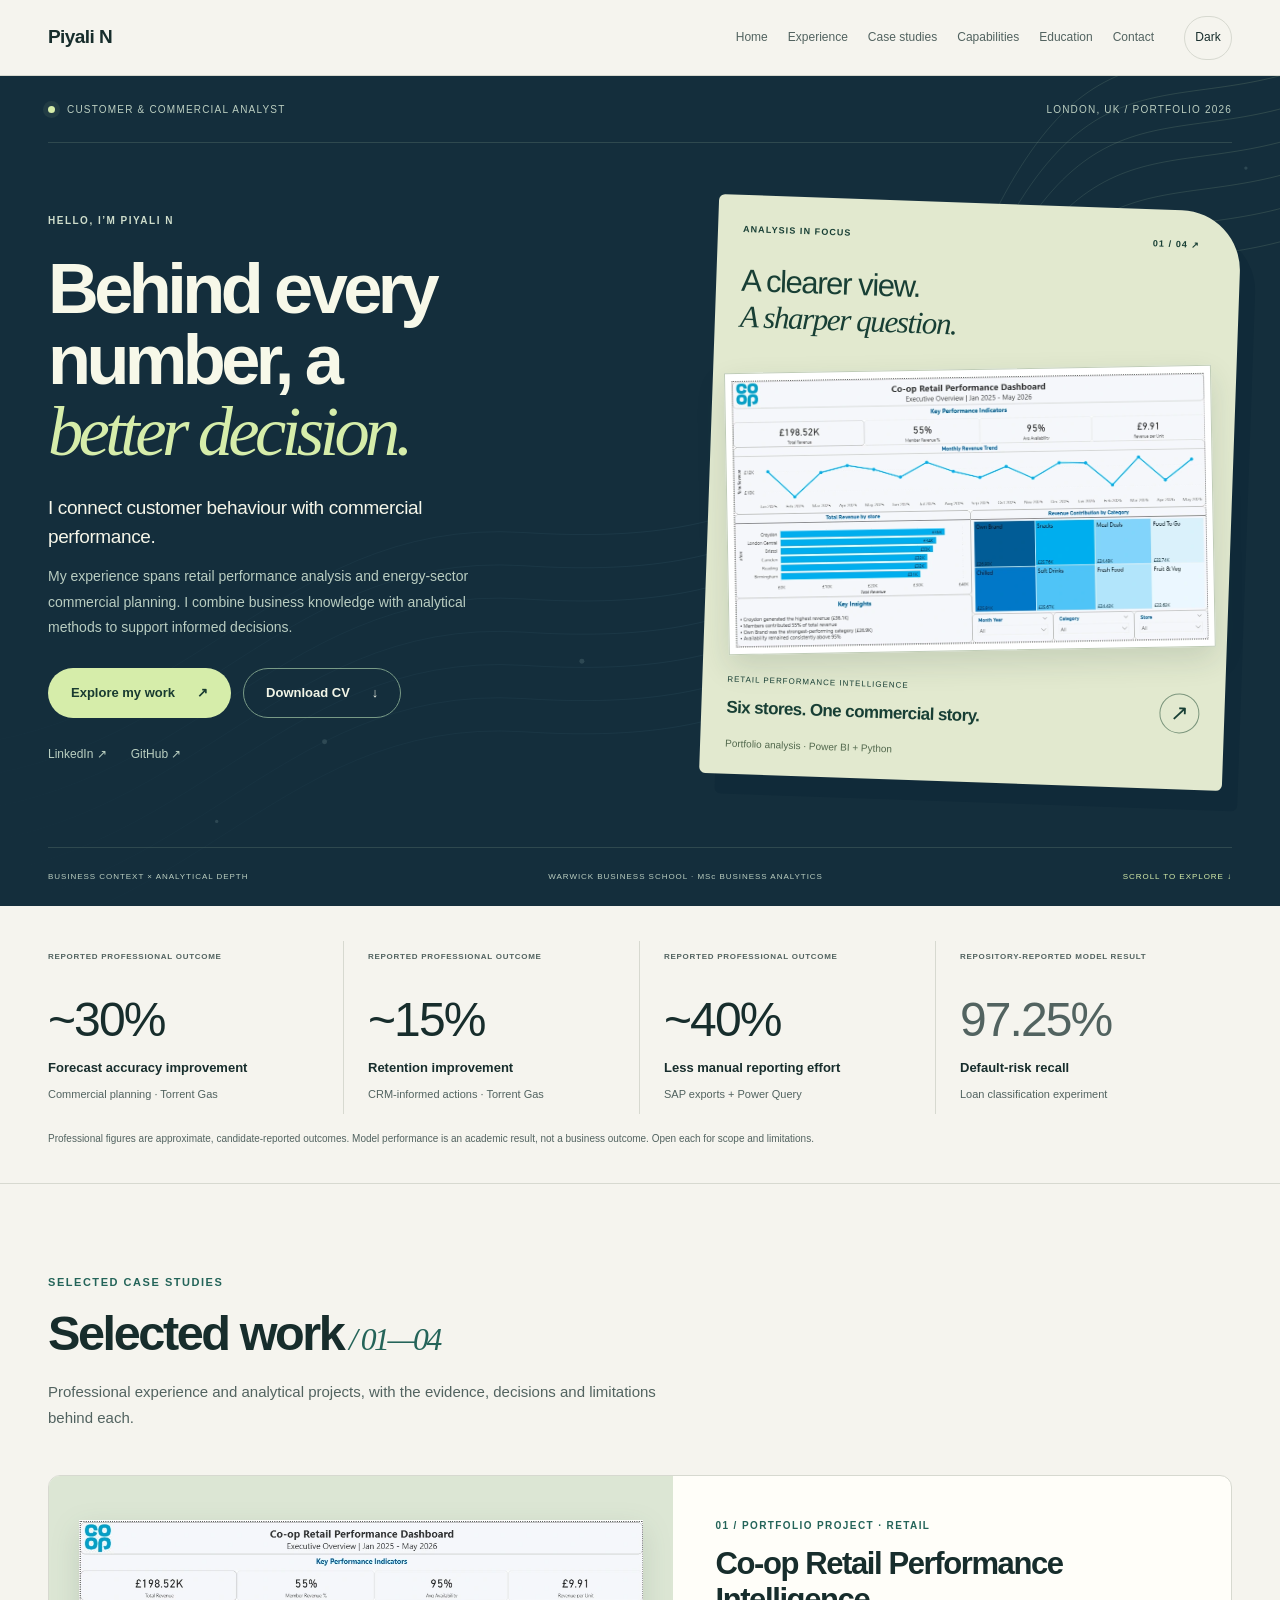
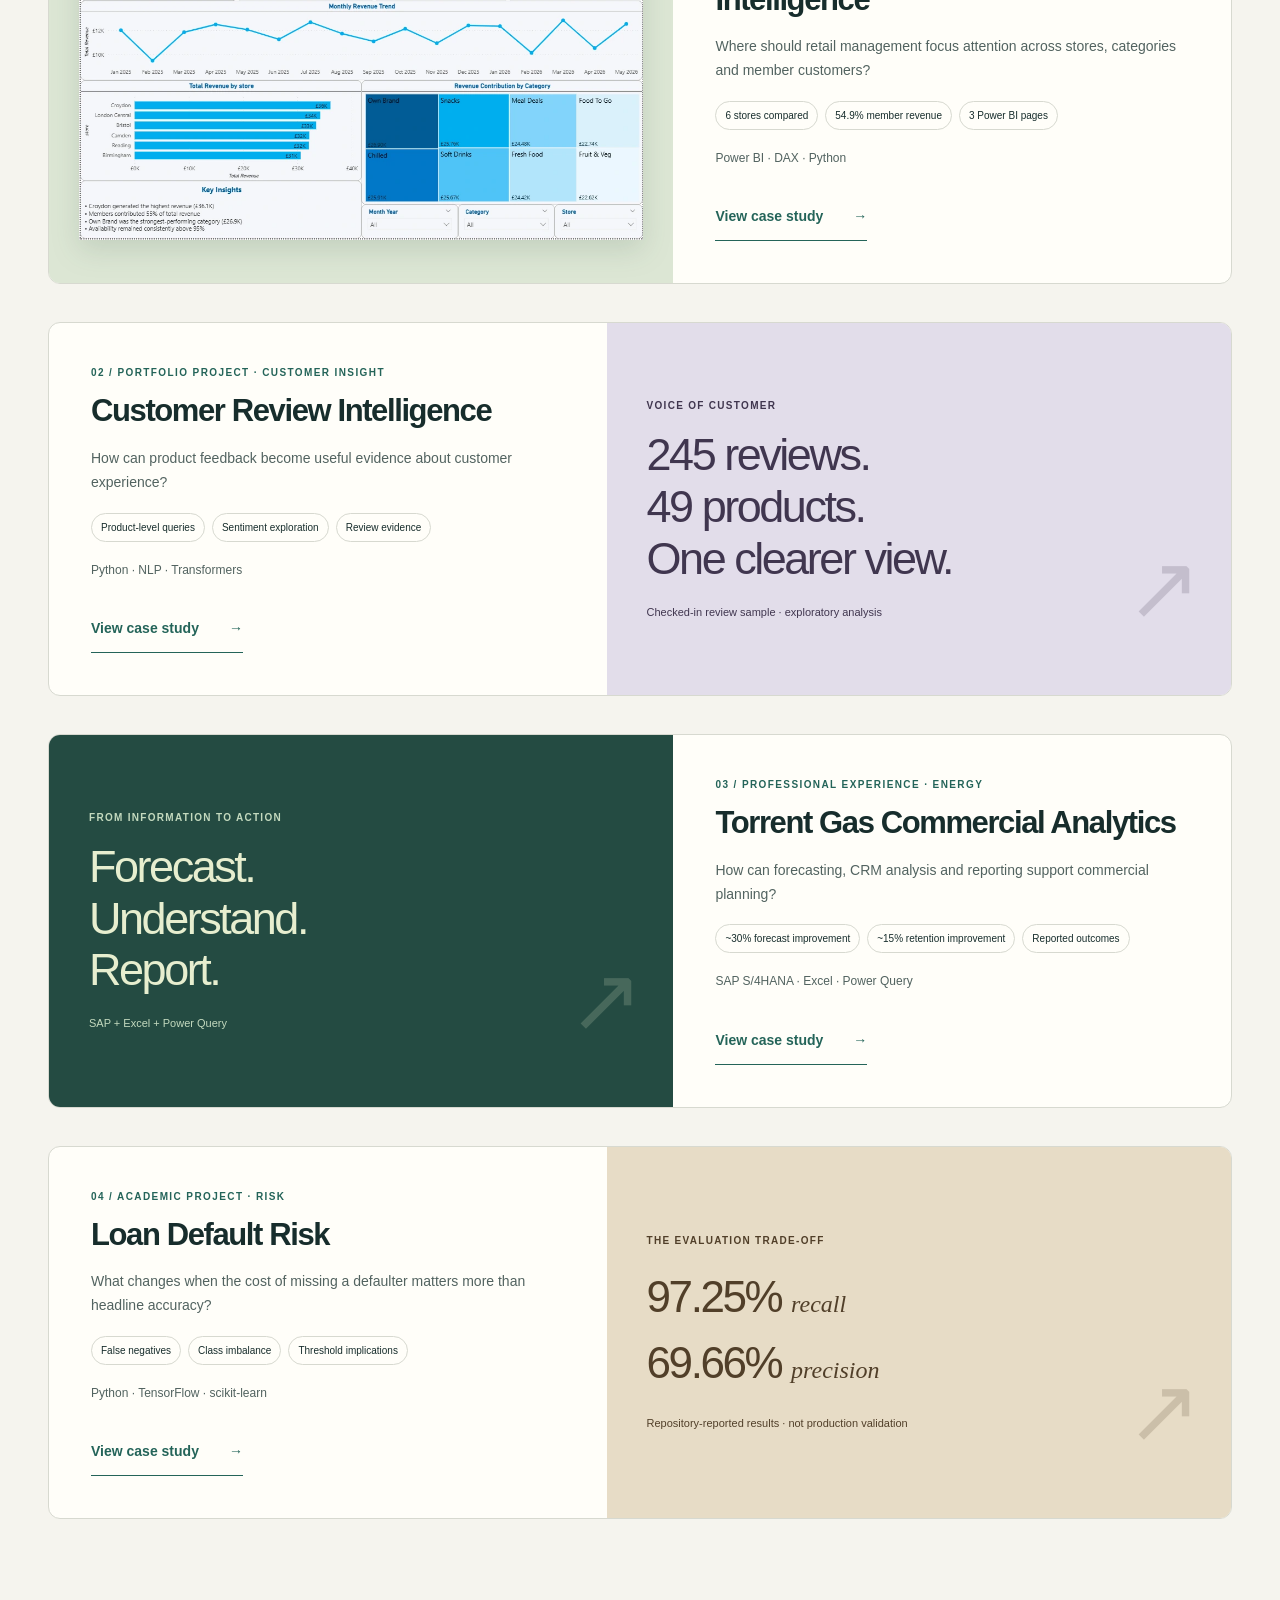
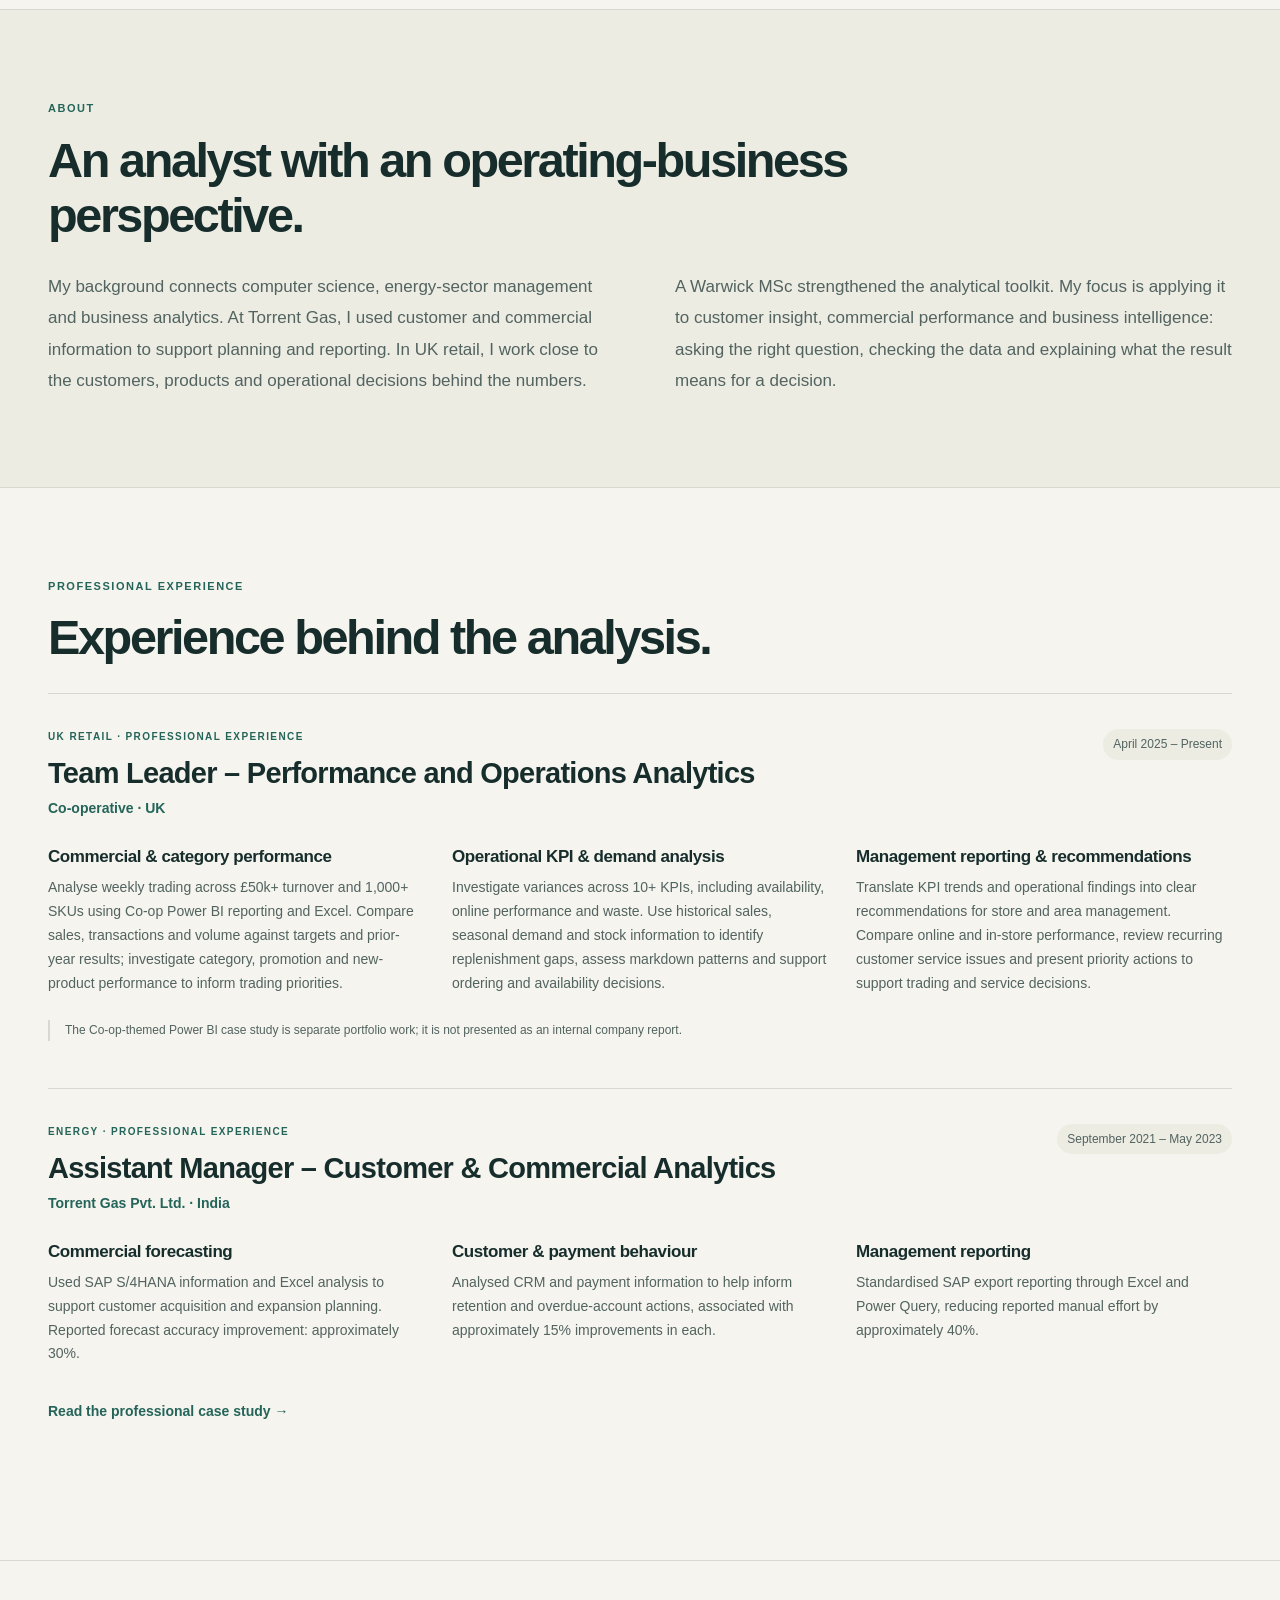
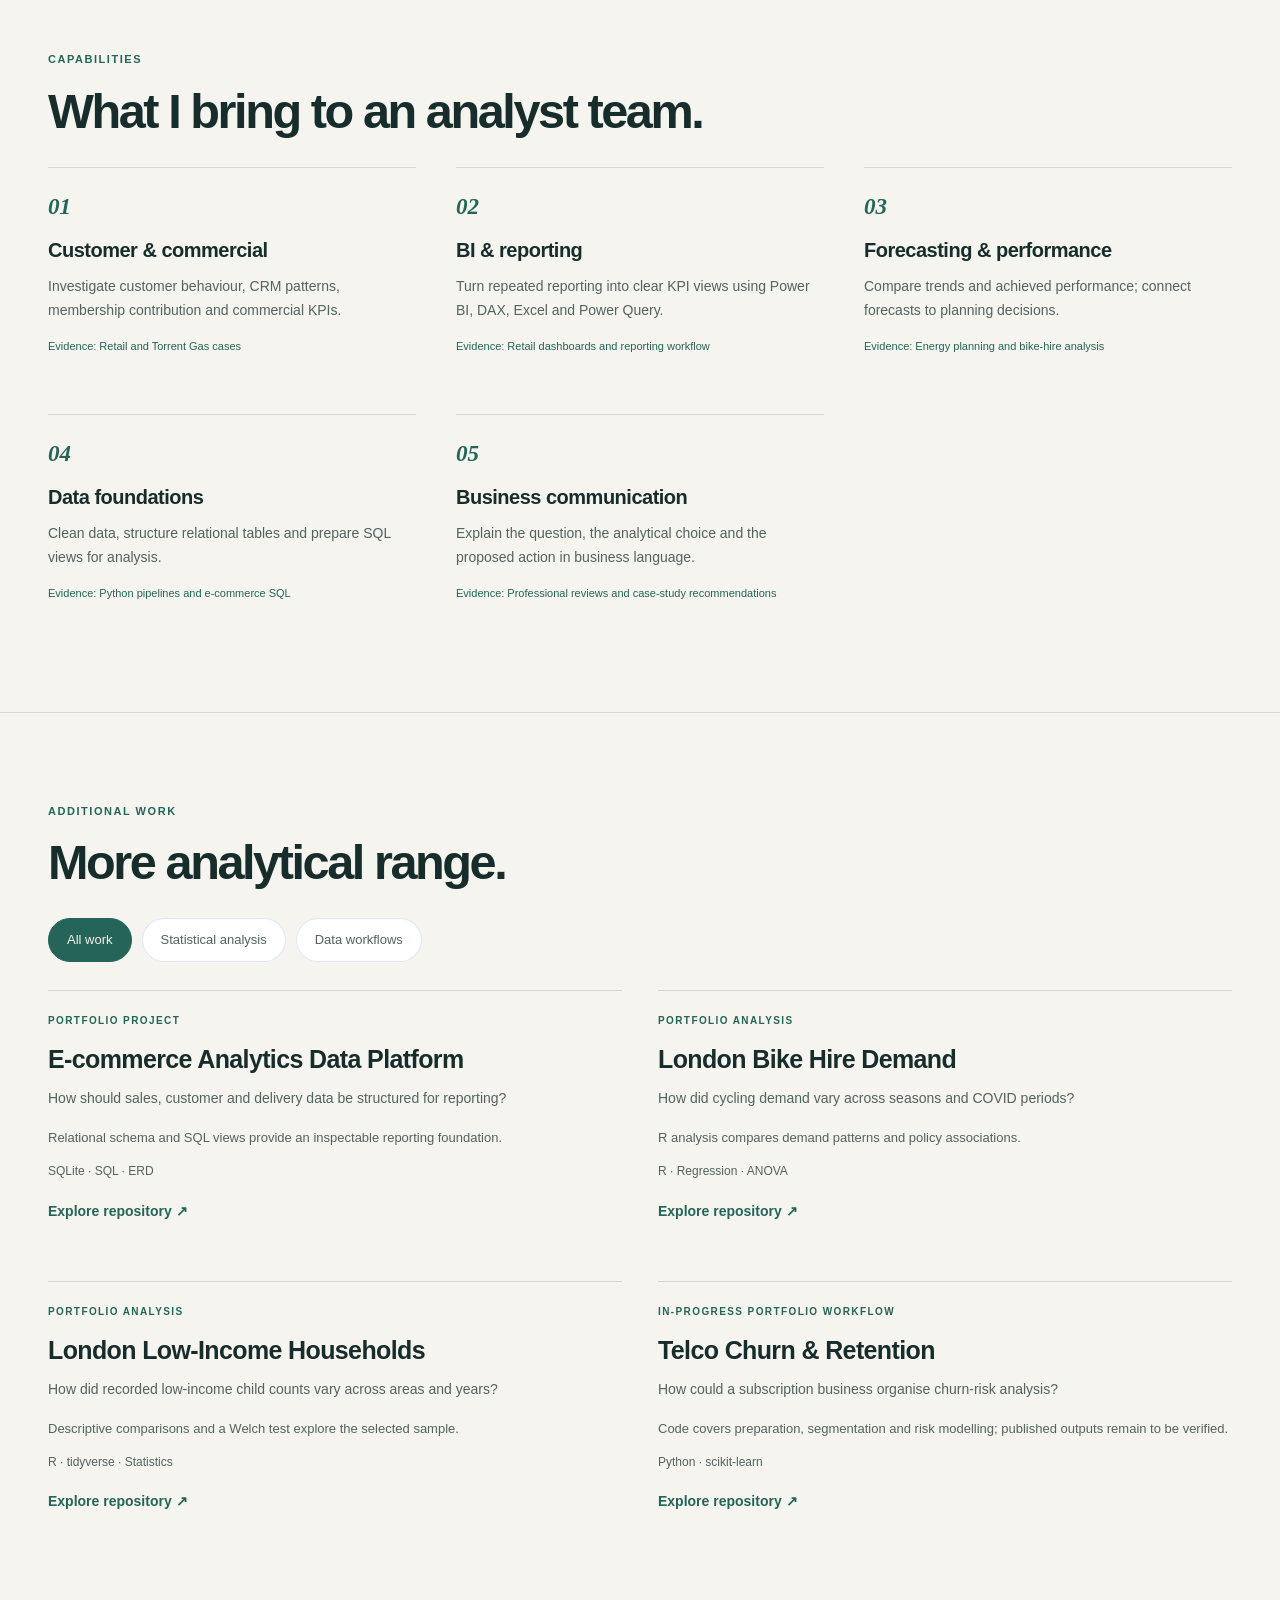
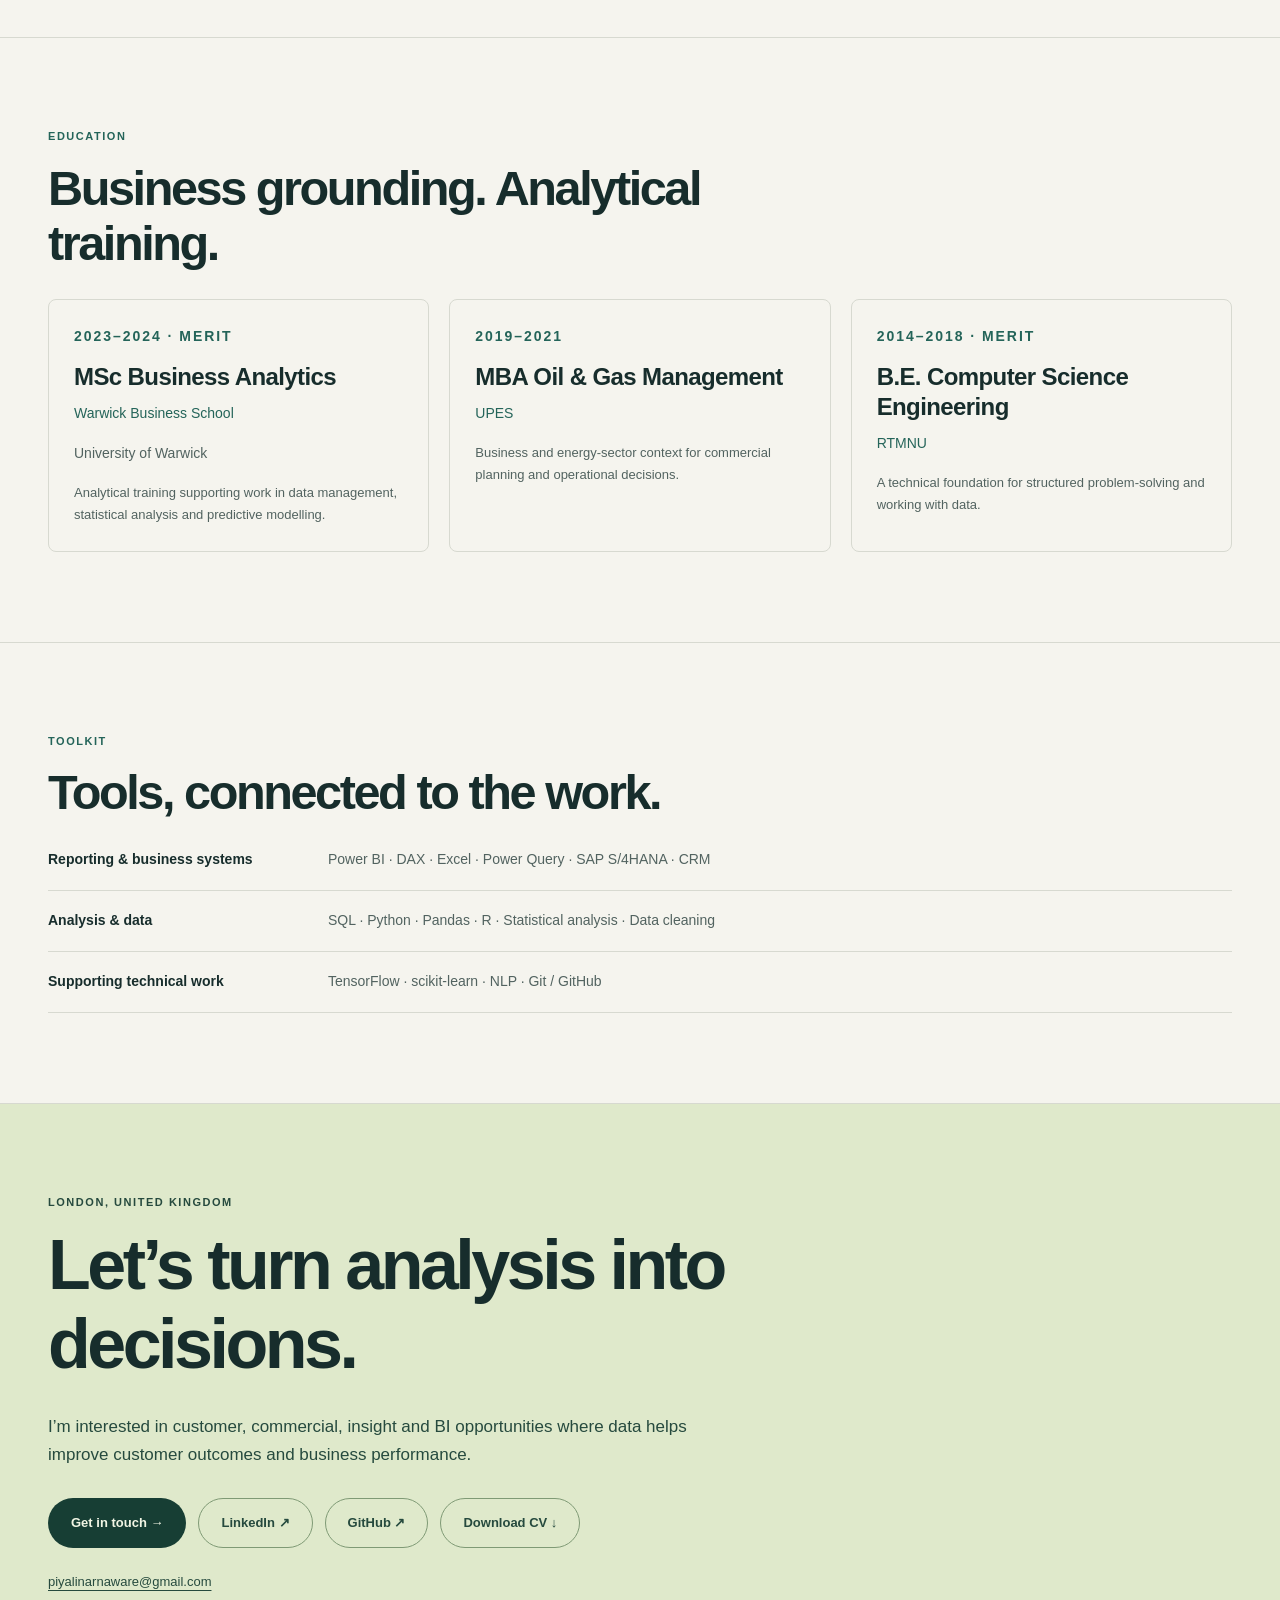
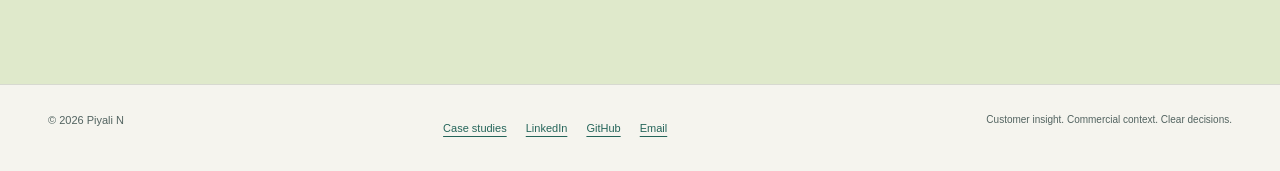
==== commit 5c46bc99: "Display employer as Co-operative" ====
--- a/index.html
+++ b/index.html
@@ -4,7 +4,7 @@
 <link rel="canonical" href="https://piyali-narnaware.github.io/"><meta property="og:title" content="Piyali N | Customer &amp; Commercial Analyst | Power BI, SQL &amp; Insights"><meta property="og:description" content="Customer and commercial analytics, Power BI, business intelligence and forecasting. London-based analyst with retail and energy experience and a Warwick MSc."><meta property="og:type" content="website"><meta property="og:url" content="https://piyali-narnaware.github.io/"><meta property="og:image" content="https://piyali-narnaware.github.io/assets/social-preview.png"><meta property="og:image:width" content="1200"><meta property="og:image:height" content="630"><meta property="og:image:alt" content="Piyali N — Customer and Commercial Analyst, London"><meta name="twitter:card" content="summary_large_image"><meta name="theme-color" content="#0b1a33">
 <link rel="icon" type="image/svg+xml" href="assets/favicon.svg"><link rel="stylesheet" href="assets/base.css"><link rel="stylesheet" href="assets/site.css"><link rel="stylesheet" href="assets/editorial.css?v=2"><script src="assets/site.js" defer></script></head>
 <body><a class="skip-link" href="#main">Skip to content</a><nav class="sticky-nav" aria-label="Main navigation"><div class="container"><a class="brand" href="index.html#home">Piyali N</a><div class="nav-controls"><button class="menu-toggle" aria-expanded="false" aria-controls="main-nav" hidden>Menu</button><div class="sticky-nav-links" id="main-nav"><a href="index.html#home">Home</a><a href="index.html#experience">Experience</a><a href="index.html#case-studies">Case studies</a><a href="index.html#capabilities">Capabilities</a><a href="index.html#education">Education</a><a href="index.html#contact">Contact</a></div><button class="nav-theme-toggle" aria-label="Switch to dark theme" aria-pressed="false" hidden>Dark</button></div></div></nav>
-<main id="main"><header class="hero" id="home"><div class="container"><div class="hero-topline"><span><i></i> CUSTOMER &amp; COMMERCIAL ANALYST</span><span>LONDON, UK / PORTFOLIO 2026</span></div><div class="hero-layout"><div class="hero-copy"><p class="eyebrow">HELLO, I’M PIYALI N</p><h1>Behind every<br>number, a<br><em>better decision.</em></h1><p class="hero-line">I connect customer behaviour with commercial performance.</p><p class="hero-description">My experience spans retail performance analysis and energy-sector commercial planning. I combine business knowledge with analytical methods to support informed decisions.</p><div class="actions"><a class="button primary" href="#case-studies">Explore my work <span aria-hidden="true">↗</span></a><a class="button secondary" href="assets/Piyali-Narnaware-CV.pdf" download>Download CV <span aria-hidden="true">↓</span></a></div><div class="hero-links"><a href="https://www.linkedin.com/in/piyalinarnaware">LinkedIn ↗</a><a href="https://github.com/Piyali-Narnaware">GitHub ↗</a></div></div><a class="hero-feature" href="case-studies/retail.html"><div class="feature-label"><span>ANALYSIS IN FOCUS</span><span>01 / 04 ↗</span></div><div class="feature-statement">A clearer view.<br><em>A sharper question.</em></div><div class="dashboard-frame"><img src="assets/retail-executive.webp" alt="Actual retail Power BI report showing store revenue, member contribution and availability" width="1030" height="582"></div><div class="feature-bottom"><div><span>RETAIL PERFORMANCE INTELLIGENCE</span><strong>Six stores. One commercial story.</strong></div><span class="round-arrow" aria-hidden="true">↗</span></div><p class="feature-note">Portfolio analysis · Power BI + Python</p></a></div><div class="hero-foot"><span>BUSINESS CONTEXT × ANALYTICAL DEPTH</span><span>WARWICK BUSINESS SCHOOL · MSc BUSINESS ANALYTICS</span><a href="#case-studies">SCROLL TO EXPLORE ↓</a></div></div></header><section class="kpi-bar" aria-label="Evidence at a glance"><div class="container"><div class="kpi-grid"><a class="kpi-card " href="case-studies/torrent-gas.html#outcomes"><span class="evidence-type">Reported professional outcome</span><strong class="kpi-value">~30%</strong><span class="kpi-label">Forecast accuracy improvement</span><span class="kpi-context">Commercial planning · Torrent Gas</span></a><a class="kpi-card " href="case-studies/torrent-gas.html#outcomes"><span class="evidence-type">Reported professional outcome</span><strong class="kpi-value">~15%</strong><span class="kpi-label">Retention improvement</span><span class="kpi-context">CRM-informed actions · Torrent Gas</span></a><a class="kpi-card " href="case-studies/torrent-gas.html#outcomes"><span class="evidence-type">Reported professional outcome</span><strong class="kpi-value">~40%</strong><span class="kpi-label">Less manual reporting effort</span><span class="kpi-context">SAP exports + Power Query</span></a><a class="kpi-card model" href="case-studies/loan-default.html#findings"><span class="evidence-type">Repository-reported model result</span><strong class="kpi-value">97.25%</strong><span class="kpi-label">Default-risk recall</span><span class="kpi-context">Loan classification experiment</span></a></div><p class="proof-note">Professional figures are approximate, candidate-reported outcomes. Model performance is an academic result, not a business outcome. Open each for scope and limitations.</p></div></section><section id="case-studies" class="section"><div class="container"><p class="eyebrow">SELECTED CASE STUDIES</p><h2 class="section-title">Selected work<span class="title-accent"> / 01—04</span></h2><p class="section-intro">Professional experience and analytical projects, with the evidence, decisions and limitations behind each.</p><div class="project-grid flagship-grid"><article class="project-card"><div class="project-img"><img src="assets/retail-executive.webp" alt="Actual Power BI executive overview: revenue, membership, availability and store comparisons" width="1030" height="582" loading="lazy"></div><div class="project-body"><p class="eyebrow">01 / Portfolio project · Retail</p><h3 class="project-title">Co-op Retail Performance Intelligence</h3><p class="project-question">Where should retail management focus attention across stores, categories and member customers?</p><ul class="signals"><li>6 stores compared</li><li>54.9% member revenue</li><li>3 Power BI pages</li></ul><p class="tools">Power BI · DAX · Python</p><a class="text-link" href="case-studies/retail.html">View case study <span aria-hidden="true">→</span><span class="sr-only">: Co-op Retail Performance Intelligence</span></a></div></article><article class="project-card"><div class="project-img"><div class="card-visual review-visual"><span>VOICE OF CUSTOMER</span><strong>245 reviews.<br>49 products.<br>One clearer view.</strong><small>Checked-in review sample · exploratory analysis</small></div></div><div class="project-body"><p class="eyebrow">02 / Portfolio project · Customer insight</p><h3 class="project-title">Customer Review Intelligence</h3><p class="project-question">How can product feedback become useful evidence about customer experience?</p><ul class="signals"><li>Product-level queries</li><li>Sentiment exploration</li><li>Review evidence</li></ul><p class="tools">Python · NLP · Transformers</p><a class="text-link" href="case-studies/customer-reviews.html">View case study <span aria-hidden="true">→</span><span class="sr-only">: Customer Review Intelligence</span></a></div></article><article class="project-card"><div class="project-img"><div class="card-visual energy-visual"><span>FROM INFORMATION TO ACTION</span><strong>Forecast.<br>Understand.<br>Report.</strong><small>SAP + Excel + Power Query</small></div></div><div class="project-body"><p class="eyebrow">03 / Professional experience · Energy</p><h3 class="project-title">Torrent Gas Commercial Analytics</h3><p class="project-question">How can forecasting, CRM analysis and reporting support commercial planning?</p><ul class="signals"><li>~30% forecast improvement</li><li>~15% retention improvement</li><li>Reported outcomes</li></ul><p class="tools">SAP S/4HANA · Excel · Power Query</p><a class="text-link" href="case-studies/torrent-gas.html">View case study <span aria-hidden="true">→</span><span class="sr-only">: Torrent Gas Commercial Analytics</span></a></div></article><article class="project-card"><div class="project-img"><div class="card-visual risk-visual"><span>THE EVALUATION TRADE-OFF</span><strong>97.25% <small>recall</small><br>69.66% <small>precision</small></strong><small>Repository-reported results · not production validation</small></div></div><div class="project-body"><p class="eyebrow">04 / Academic project · Risk</p><h3 class="project-title">Loan Default Risk</h3><p class="project-question">What changes when the cost of missing a defaulter matters more than headline accuracy?</p><ul class="signals"><li>False negatives</li><li>Class imbalance</li><li>Threshold implications</li></ul><p class="tools">Python · TensorFlow · scikit-learn</p><a class="text-link" href="case-studies/loan-default.html">View case study <span aria-hidden="true">→</span><span class="sr-only">: Loan Default Risk</span></a></div></article></div></div></section><section id="about" class="section"><div class="container"><p class="eyebrow">ABOUT</p><h2 class="section-title">An analyst with an operating-business perspective.</h2><div class="about-split"><p>My background connects computer science, energy-sector management and business analytics. At Torrent Gas, I used customer and commercial information to support planning and reporting. In UK retail, I work close to the customers, products and operational decisions behind the numbers.</p><p>A Warwick MSc strengthened the analytical toolkit. My focus is applying it to customer insight, commercial performance and business intelligence: asking the right question, checking the data and explaining what the result means for a decision.</p></div></div></section><section id="experience" class="section"><div class="container"><p class="eyebrow">PROFESSIONAL EXPERIENCE</p><h2 class="section-title">Experience behind the analysis.</h2><div class="experience-list"><article class="exp-card"><div class="exp-header"><div><p class="eyebrow">UK RETAIL · PROFESSIONAL EXPERIENCE</p><h3>Team Leader – Performance and Operations Analytics</h3><p class="exp-company">Co-op Retail · UK</p></div><p class="exp-date">April 2025 – Present</p></div><div class="workstreams"><div><h4>Commercial &amp; category performance</h4><p>Analyse weekly trading across £50k+ turnover and 1,000+ SKUs using Co-op Power BI reporting and Excel. Compare sales, transactions and volume against targets and prior-year results; investigate category, promotion and new-product performance to inform trading priorities.</p></div><div><h4>Operational KPI &amp; demand analysis</h4><p>Investigate variances across 10+ KPIs, including availability, online performance and waste. Use historical sales, seasonal demand and stock information to identify replenishment gaps, assess markdown patterns and support ordering and availability decisions.</p></div><div><h4>Management reporting &amp; recommendations</h4><p>Translate KPI trends and operational findings into clear recommendations for store and area management. Compare online and in-store performance, review recurring customer service issues and present priority actions to support trading and service decisions.</p></div></div><p class="scope-line">The Co-op-themed Power BI case study is separate portfolio work; it is not presented as an internal company report.</p></article>
+<main id="main"><header class="hero" id="home"><div class="container"><div class="hero-topline"><span><i></i> CUSTOMER &amp; COMMERCIAL ANALYST</span><span>LONDON, UK / PORTFOLIO 2026</span></div><div class="hero-layout"><div class="hero-copy"><p class="eyebrow">HELLO, I’M PIYALI N</p><h1>Behind every<br>number, a<br><em>better decision.</em></h1><p class="hero-line">I connect customer behaviour with commercial performance.</p><p class="hero-description">My experience spans retail performance analysis and energy-sector commercial planning. I combine business knowledge with analytical methods to support informed decisions.</p><div class="actions"><a class="button primary" href="#case-studies">Explore my work <span aria-hidden="true">↗</span></a><a class="button secondary" href="assets/Piyali-Narnaware-CV.pdf" download>Download CV <span aria-hidden="true">↓</span></a></div><div class="hero-links"><a href="https://www.linkedin.com/in/piyalinarnaware">LinkedIn ↗</a><a href="https://github.com/Piyali-Narnaware">GitHub ↗</a></div></div><a class="hero-feature" href="case-studies/retail.html"><div class="feature-label"><span>ANALYSIS IN FOCUS</span><span>01 / 04 ↗</span></div><div class="feature-statement">A clearer view.<br><em>A sharper question.</em></div><div class="dashboard-frame"><img src="assets/retail-executive.webp" alt="Actual retail Power BI report showing store revenue, member contribution and availability" width="1030" height="582"></div><div class="feature-bottom"><div><span>RETAIL PERFORMANCE INTELLIGENCE</span><strong>Six stores. One commercial story.</strong></div><span class="round-arrow" aria-hidden="true">↗</span></div><p class="feature-note">Portfolio analysis · Power BI + Python</p></a></div><div class="hero-foot"><span>BUSINESS CONTEXT × ANALYTICAL DEPTH</span><span>WARWICK BUSINESS SCHOOL · MSc BUSINESS ANALYTICS</span><a href="#case-studies">SCROLL TO EXPLORE ↓</a></div></div></header><section class="kpi-bar" aria-label="Evidence at a glance"><div class="container"><div class="kpi-grid"><a class="kpi-card " href="case-studies/torrent-gas.html#outcomes"><span class="evidence-type">Reported professional outcome</span><strong class="kpi-value">~30%</strong><span class="kpi-label">Forecast accuracy improvement</span><span class="kpi-context">Commercial planning · Torrent Gas</span></a><a class="kpi-card " href="case-studies/torrent-gas.html#outcomes"><span class="evidence-type">Reported professional outcome</span><strong class="kpi-value">~15%</strong><span class="kpi-label">Retention improvement</span><span class="kpi-context">CRM-informed actions · Torrent Gas</span></a><a class="kpi-card " href="case-studies/torrent-gas.html#outcomes"><span class="evidence-type">Reported professional outcome</span><strong class="kpi-value">~40%</strong><span class="kpi-label">Less manual reporting effort</span><span class="kpi-context">SAP exports + Power Query</span></a><a class="kpi-card model" href="case-studies/loan-default.html#findings"><span class="evidence-type">Repository-reported model result</span><strong class="kpi-value">97.25%</strong><span class="kpi-label">Default-risk recall</span><span class="kpi-context">Loan classification experiment</span></a></div><p class="proof-note">Professional figures are approximate, candidate-reported outcomes. Model performance is an academic result, not a business outcome. Open each for scope and limitations.</p></div></section><section id="case-studies" class="section"><div class="container"><p class="eyebrow">SELECTED CASE STUDIES</p><h2 class="section-title">Selected work<span class="title-accent"> / 01—04</span></h2><p class="section-intro">Professional experience and analytical projects, with the evidence, decisions and limitations behind each.</p><div class="project-grid flagship-grid"><article class="project-card"><div class="project-img"><img src="assets/retail-executive.webp" alt="Actual Power BI executive overview: revenue, membership, availability and store comparisons" width="1030" height="582" loading="lazy"></div><div class="project-body"><p class="eyebrow">01 / Portfolio project · Retail</p><h3 class="project-title">Co-op Retail Performance Intelligence</h3><p class="project-question">Where should retail management focus attention across stores, categories and member customers?</p><ul class="signals"><li>6 stores compared</li><li>54.9% member revenue</li><li>3 Power BI pages</li></ul><p class="tools">Power BI · DAX · Python</p><a class="text-link" href="case-studies/retail.html">View case study <span aria-hidden="true">→</span><span class="sr-only">: Co-op Retail Performance Intelligence</span></a></div></article><article class="project-card"><div class="project-img"><div class="card-visual review-visual"><span>VOICE OF CUSTOMER</span><strong>245 reviews.<br>49 products.<br>One clearer view.</strong><small>Checked-in review sample · exploratory analysis</small></div></div><div class="project-body"><p class="eyebrow">02 / Portfolio project · Customer insight</p><h3 class="project-title">Customer Review Intelligence</h3><p class="project-question">How can product feedback become useful evidence about customer experience?</p><ul class="signals"><li>Product-level queries</li><li>Sentiment exploration</li><li>Review evidence</li></ul><p class="tools">Python · NLP · Transformers</p><a class="text-link" href="case-studies/customer-reviews.html">View case study <span aria-hidden="true">→</span><span class="sr-only">: Customer Review Intelligence</span></a></div></article><article class="project-card"><div class="project-img"><div class="card-visual energy-visual"><span>FROM INFORMATION TO ACTION</span><strong>Forecast.<br>Understand.<br>Report.</strong><small>SAP + Excel + Power Query</small></div></div><div class="project-body"><p class="eyebrow">03 / Professional experience · Energy</p><h3 class="project-title">Torrent Gas Commercial Analytics</h3><p class="project-question">How can forecasting, CRM analysis and reporting support commercial planning?</p><ul class="signals"><li>~30% forecast improvement</li><li>~15% retention improvement</li><li>Reported outcomes</li></ul><p class="tools">SAP S/4HANA · Excel · Power Query</p><a class="text-link" href="case-studies/torrent-gas.html">View case study <span aria-hidden="true">→</span><span class="sr-only">: Torrent Gas Commercial Analytics</span></a></div></article><article class="project-card"><div class="project-img"><div class="card-visual risk-visual"><span>THE EVALUATION TRADE-OFF</span><strong>97.25% <small>recall</small><br>69.66% <small>precision</small></strong><small>Repository-reported results · not production validation</small></div></div><div class="project-body"><p class="eyebrow">04 / Academic project · Risk</p><h3 class="project-title">Loan Default Risk</h3><p class="project-question">What changes when the cost of missing a defaulter matters more than headline accuracy?</p><ul class="signals"><li>False negatives</li><li>Class imbalance</li><li>Threshold implications</li></ul><p class="tools">Python · TensorFlow · scikit-learn</p><a class="text-link" href="case-studies/loan-default.html">View case study <span aria-hidden="true">→</span><span class="sr-only">: Loan Default Risk</span></a></div></article></div></div></section><section id="about" class="section"><div class="container"><p class="eyebrow">ABOUT</p><h2 class="section-title">An analyst with an operating-business perspective.</h2><div class="about-split"><p>My background connects computer science, energy-sector management and business analytics. At Torrent Gas, I used customer and commercial information to support planning and reporting. In UK retail, I work close to the customers, products and operational decisions behind the numbers.</p><p>A Warwick MSc strengthened the analytical toolkit. My focus is applying it to customer insight, commercial performance and business intelligence: asking the right question, checking the data and explaining what the result means for a decision.</p></div></div></section><section id="experience" class="section"><div class="container"><p class="eyebrow">PROFESSIONAL EXPERIENCE</p><h2 class="section-title">Experience behind the analysis.</h2><div class="experience-list"><article class="exp-card"><div class="exp-header"><div><p class="eyebrow">UK RETAIL · PROFESSIONAL EXPERIENCE</p><h3>Team Leader – Performance and Operations Analytics</h3><p class="exp-company">Co-operative · UK</p></div><p class="exp-date">April 2025 – Present</p></div><div class="workstreams"><div><h4>Commercial &amp; category performance</h4><p>Analyse weekly trading across £50k+ turnover and 1,000+ SKUs using Co-op Power BI reporting and Excel. Compare sales, transactions and volume against targets and prior-year results; investigate category, promotion and new-product performance to inform trading priorities.</p></div><div><h4>Operational KPI &amp; demand analysis</h4><p>Investigate variances across 10+ KPIs, including availability, online performance and waste. Use historical sales, seasonal demand and stock information to identify replenishment gaps, assess markdown patterns and support ordering and availability decisions.</p></div><div><h4>Management reporting &amp; recommendations</h4><p>Translate KPI trends and operational findings into clear recommendations for store and area management. Compare online and in-store performance, review recurring customer service issues and present priority actions to support trading and service decisions.</p></div></div><p class="scope-line">The Co-op-themed Power BI case study is separate portfolio work; it is not presented as an internal company report.</p></article>
 <article class="exp-card"><div class="exp-header"><div><p class="eyebrow">ENERGY · PROFESSIONAL EXPERIENCE</p><h3>Assistant Manager – Customer &amp; Commercial Analytics</h3><p class="exp-company">Torrent Gas Pvt. Ltd. · India</p></div><p class="exp-date">September 2021 – May 2023</p></div><div class="workstreams"><div><h4>Commercial forecasting</h4><p>Used SAP S/4HANA information and Excel analysis to support customer acquisition and expansion planning. Reported forecast accuracy improvement: approximately 30%.</p></div><div><h4>Customer &amp; payment behaviour</h4><p>Analysed CRM and payment information to help inform retention and overdue-account actions, associated with approximately 15% improvements in each.</p></div><div><h4>Management reporting</h4><p>Standardised SAP export reporting through Excel and Power Query, reducing reported manual effort by approximately 40%.</p></div></div><a class="text-link" href="case-studies/torrent-gas.html">Read the professional case study →</a></article>
 </div></div></section><section id="capabilities" class="section"><div class="container"><p class="eyebrow">CAPABILITIES</p><h2 class="section-title">What I bring to an analyst team.</h2><div class="capability-grid"><article><span class="cap-number">01</span><h3>Customer & commercial</h3><p>Investigate customer behaviour, CRM patterns, membership contribution and commercial KPIs.</p><p class="cap-proof">Evidence: Retail and Torrent Gas cases</p></article><article><span class="cap-number">02</span><h3>BI & reporting</h3><p>Turn repeated reporting into clear KPI views using Power BI, DAX, Excel and Power Query.</p><p class="cap-proof">Evidence: Retail dashboards and reporting workflow</p></article><article><span class="cap-number">03</span><h3>Forecasting & performance</h3><p>Compare trends and achieved performance; connect forecasts to planning decisions.</p><p class="cap-proof">Evidence: Energy planning and bike-hire analysis</p></article><article><span class="cap-number">04</span><h3>Data foundations</h3><p>Clean data, structure relational tables and prepare SQL views for analysis.</p><p class="cap-proof">Evidence: Python pipelines and e-commerce SQL</p></article><article><span class="cap-number">05</span><h3>Business communication</h3><p>Explain the question, the analytical choice and the proposed action in business language.</p><p class="cap-proof">Evidence: Professional reviews and case-study recommendations</p></article></div></div></section><section id="additional-work" class="section"><div class="container"><p class="eyebrow">ADDITIONAL WORK</p><h2 class="section-title">More analytical range.</h2><div class="filter-bar" role="group" aria-label="Filter additional work" hidden><button class="filter-btn active" data-filter="all" aria-pressed="true">All work</button><button class="filter-btn" data-filter="analysis" aria-pressed="false">Statistical analysis</button><button class="filter-btn" data-filter="data" aria-pressed="false">Data workflows</button></div><p class="sr-only" id="filter-status" aria-live="polite"></p><div class="additional-grid"><article class="additional-card" data-category="data"><p class="eyebrow">Portfolio project</p><h3>E-commerce Analytics Data Platform</h3><p>How should sales, customer and delivery data be structured for reporting?</p><p class="secondary-copy">Relational schema and SQL views provide an inspectable reporting foundation.</p><p class="tools">SQLite · SQL · ERD</p><a href="https://github.com/Piyali-Narnaware/E-commerce" class="text-link">Explore repository ↗</a></article><article class="additional-card" data-category="analysis"><p class="eyebrow">Portfolio analysis</p><h3>London Bike Hire Demand</h3><p>How did cycling demand vary across seasons and COVID periods?</p><p class="secondary-copy">R analysis compares demand patterns and policy associations.</p><p class="tools">R · Regression · ANOVA</p><a href="https://github.com/Piyali-Narnaware/London-Bike-Hire-Demand-Analysis" class="text-link">Explore repository ↗</a></article><article class="additional-card" data-category="analysis"><p class="eyebrow">Portfolio analysis</p><h3>London Low-Income Households</h3><p>How did recorded low-income child counts vary across areas and years?</p><p class="secondary-copy">Descriptive comparisons and a Welch test explore the selected sample.</p><p class="tools">R · tidyverse · Statistics</p><a href="https://github.com/Piyali-Narnaware/London-Low-Income-Household-Analysis" class="text-link">Explore repository ↗</a></article><article class="additional-card" data-category="data"><p class="eyebrow">In-progress portfolio workflow</p><h3>Telco Churn & Retention</h3><p>How could a subscription business organise churn-risk analysis?</p><p class="secondary-copy">Code covers preparation, segmentation and risk modelling; published outputs remain to be verified.</p><p class="tools">Python · scikit-learn</p><a href="https://github.com/Piyali-Narnaware/telco-churn" class="text-link">Explore repository ↗</a></article></div></div></section><section id="education" class="section"><div class="container"><p class="eyebrow">EDUCATION</p><h2 class="section-title">Business grounding. Analytical training.</h2><div class="education-grid"><article class="edu-card"><p class="eyebrow">2023–2024 · MERIT</p><h3>MSc Business Analytics</h3><p class="sub">Warwick Business School</p><p>University of Warwick</p><p class="secondary-copy">Analytical training supporting work in data management, statistical analysis and predictive modelling.</p></article><article class="edu-card"><p class="eyebrow">2019–2021</p><h3>MBA Oil &amp; Gas Management</h3><p class="sub">UPES</p><p class="secondary-copy">Business and energy-sector context for commercial planning and operational decisions.</p></article><article class="edu-card"><p class="eyebrow">2014–2018 · MERIT</p><h3>B.E. Computer Science Engineering</h3><p class="sub">RTMNU</p><p class="secondary-copy">A technical foundation for structured problem-solving and working with data.</p></article></div></div></section><section id="toolkit" class="section"><div class="container"><p class="eyebrow">TOOLKIT</p><h2 class="section-title">Tools, connected to the work.</h2><dl class="toolkit"><div><dt>Reporting & business systems</dt><dd>Power BI · DAX · Excel · Power Query · SAP S/4HANA · CRM</dd></div><div><dt>Analysis & data</dt><dd>SQL · Python · Pandas · R · Statistical analysis · Data cleaning</dd></div><div><dt>Supporting technical work</dt><dd>TensorFlow · scikit-learn · NLP · Git / GitHub</dd></div></dl></div></section><section id="contact" class="section"><div class="container"><p class="eyebrow">LONDON, UNITED KINGDOM</p><h2 class="section-title">Let’s turn analysis into decisions.</h2><p class="contact-copy">I’m interested in customer, commercial, insight and BI opportunities where data helps improve customer outcomes and business performance.</p><div class="actions"><a href="mailto:piyalinarnaware@gmail.com" class="button primary">Get in touch →</a><a href="https://www.linkedin.com/in/piyalinarnaware" class="button outline">LinkedIn ↗</a><a href="https://github.com/Piyali-Narnaware" class="button outline">GitHub ↗</a><a class="button outline" href="assets/Piyali-Narnaware-CV.pdf" download>Download CV ↓</a></div><p class="contact-email"><a href="mailto:piyalinarnaware@gmail.com">piyalinarnaware@gmail.com</a></p></div></section></main>
 <footer class="footer"><div class="container"><span>© 2026 Piyali N</span><div><a href="index.html#case-studies">Case studies</a> <a href="https://www.linkedin.com/in/piyalinarnaware">LinkedIn</a> <a href="https://github.com/Piyali-Narnaware">GitHub</a> <a href="mailto:piyalinarnaware@gmail.com">Email</a></div><span>Customer insight. Commercial context. Clear decisions.</span></div></footer></body></html>
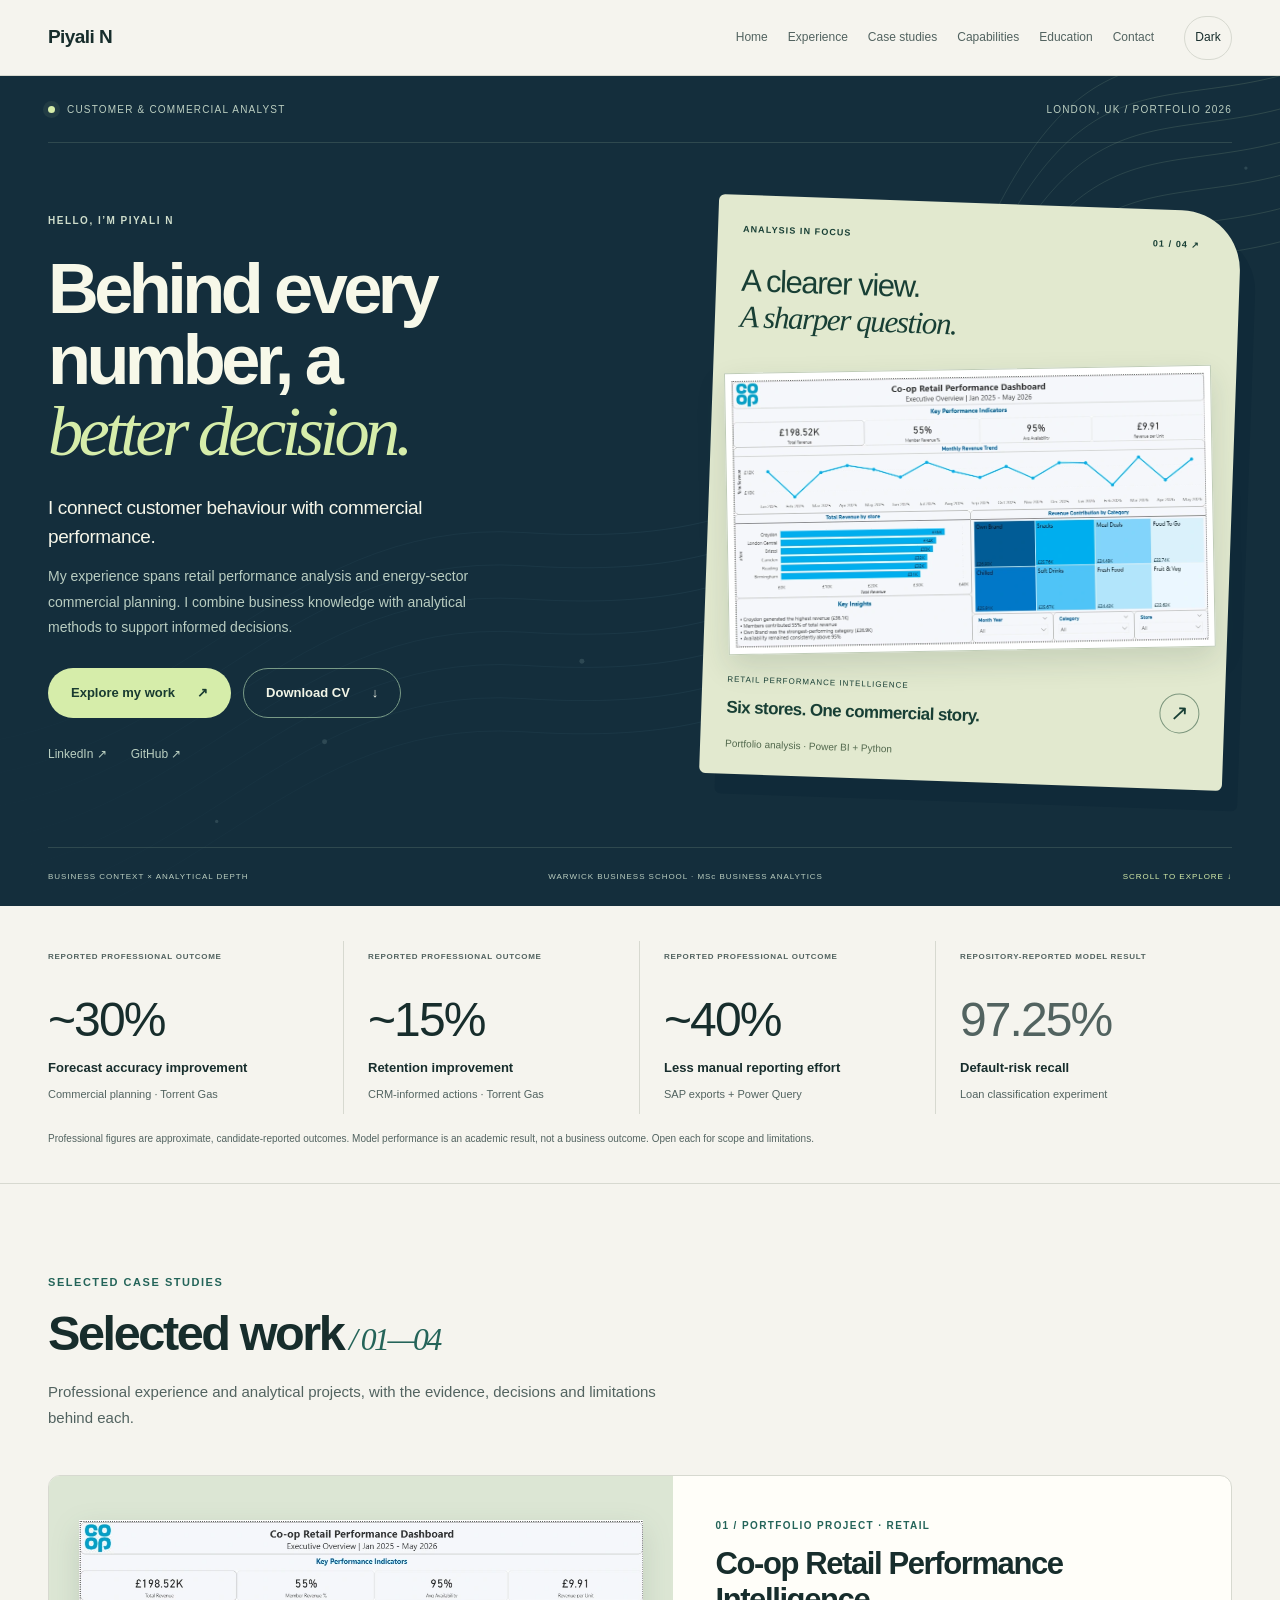
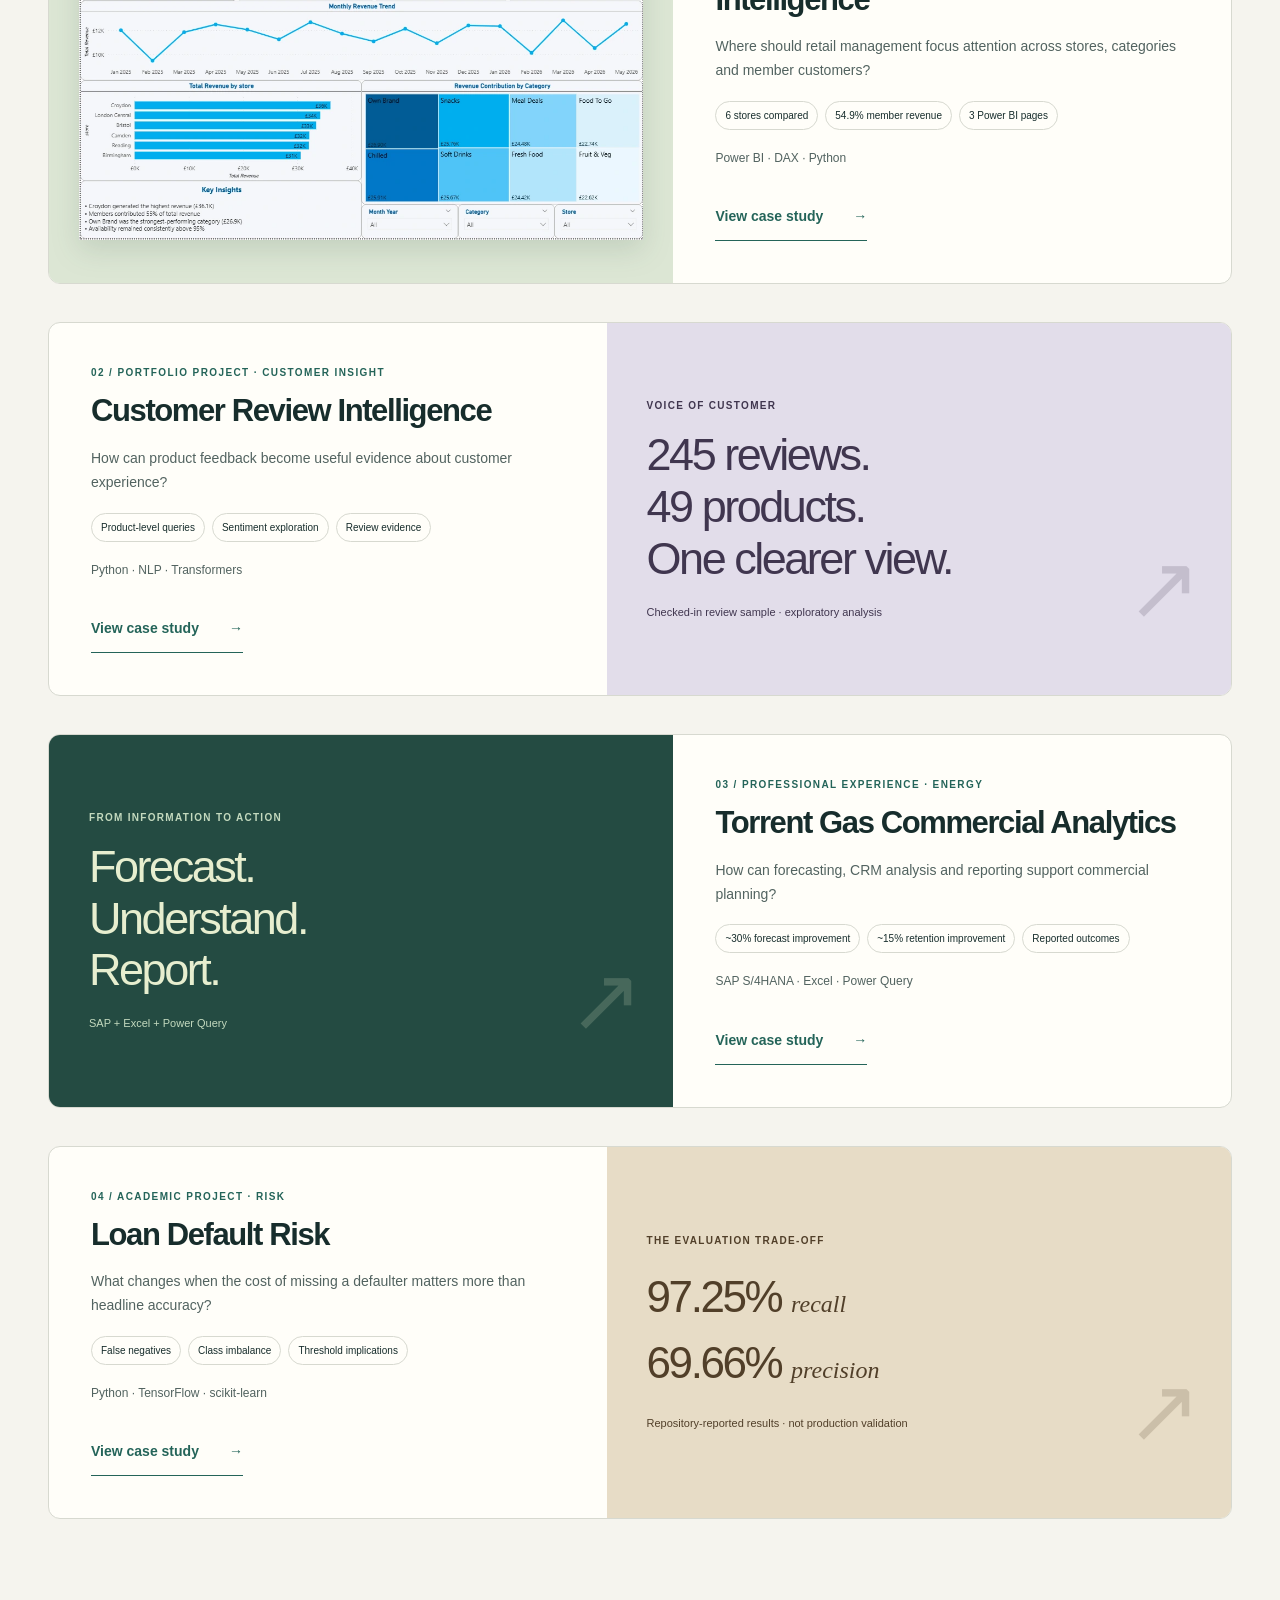
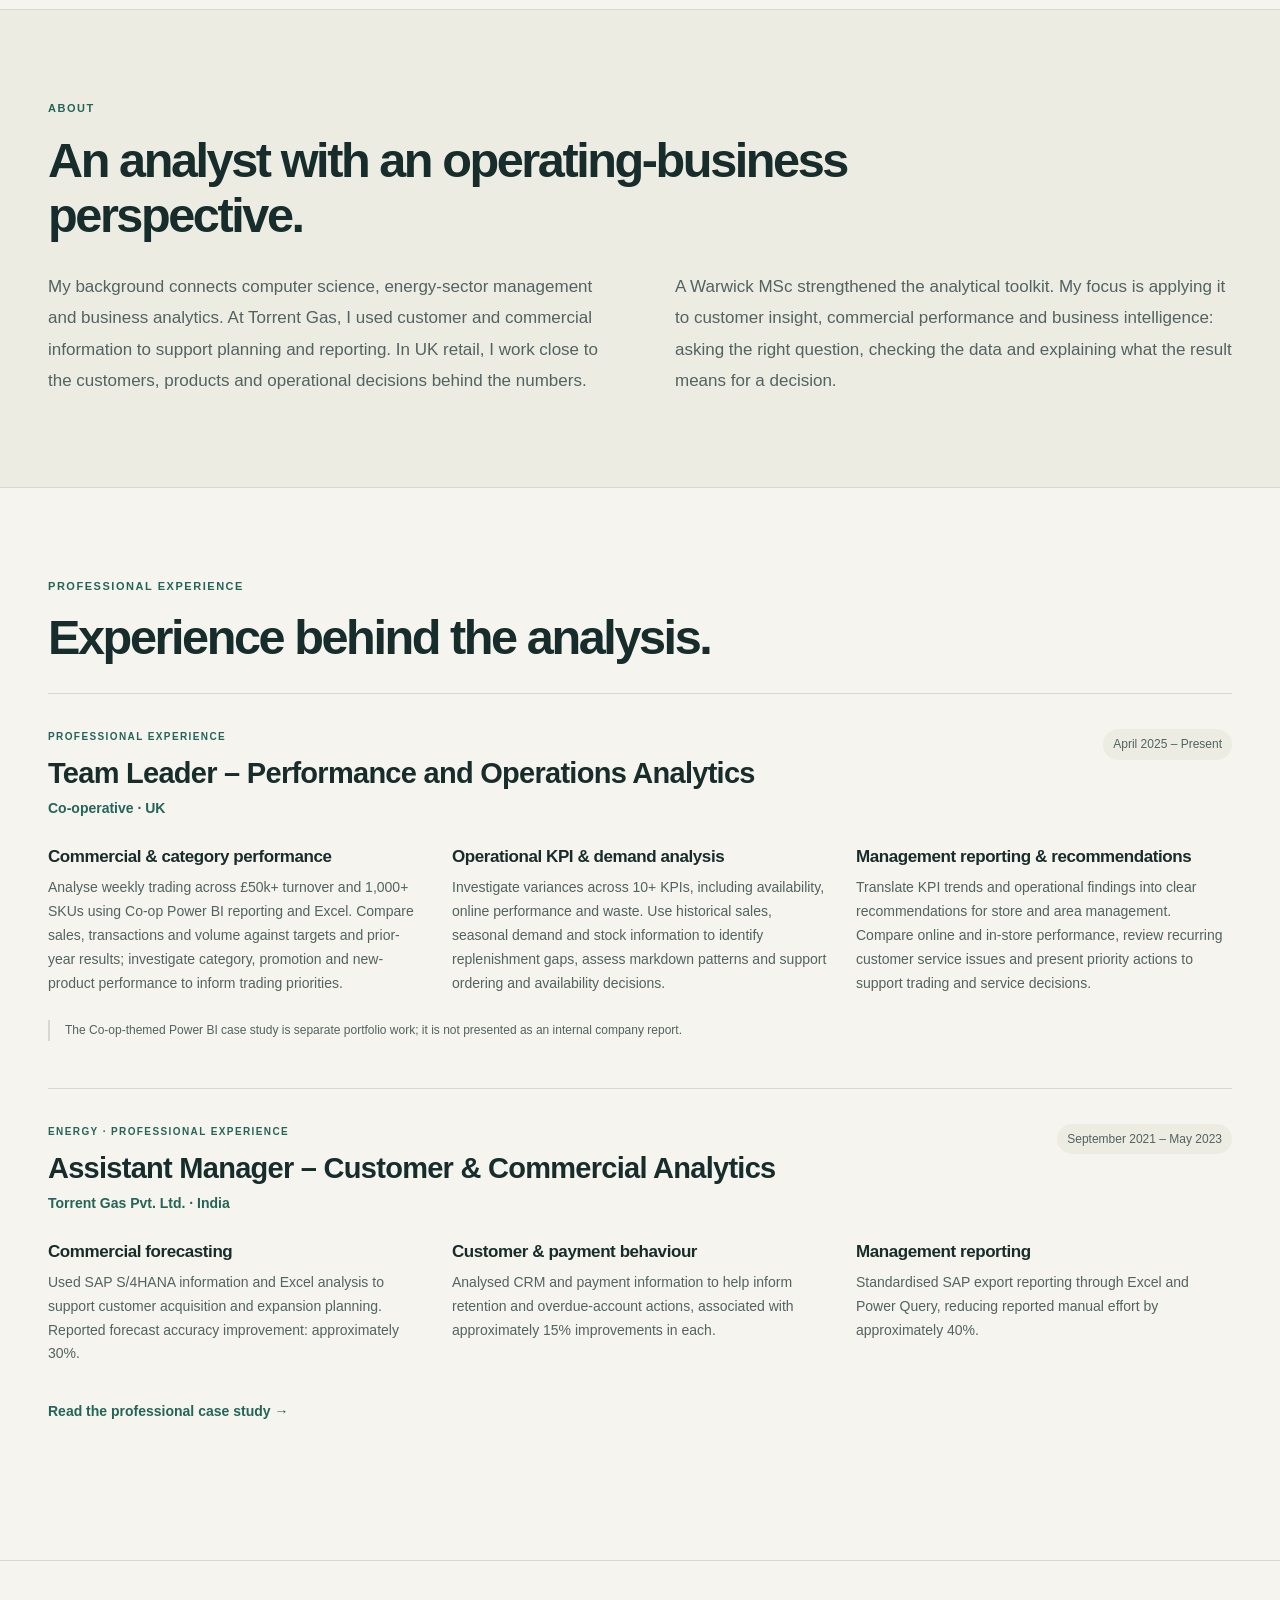
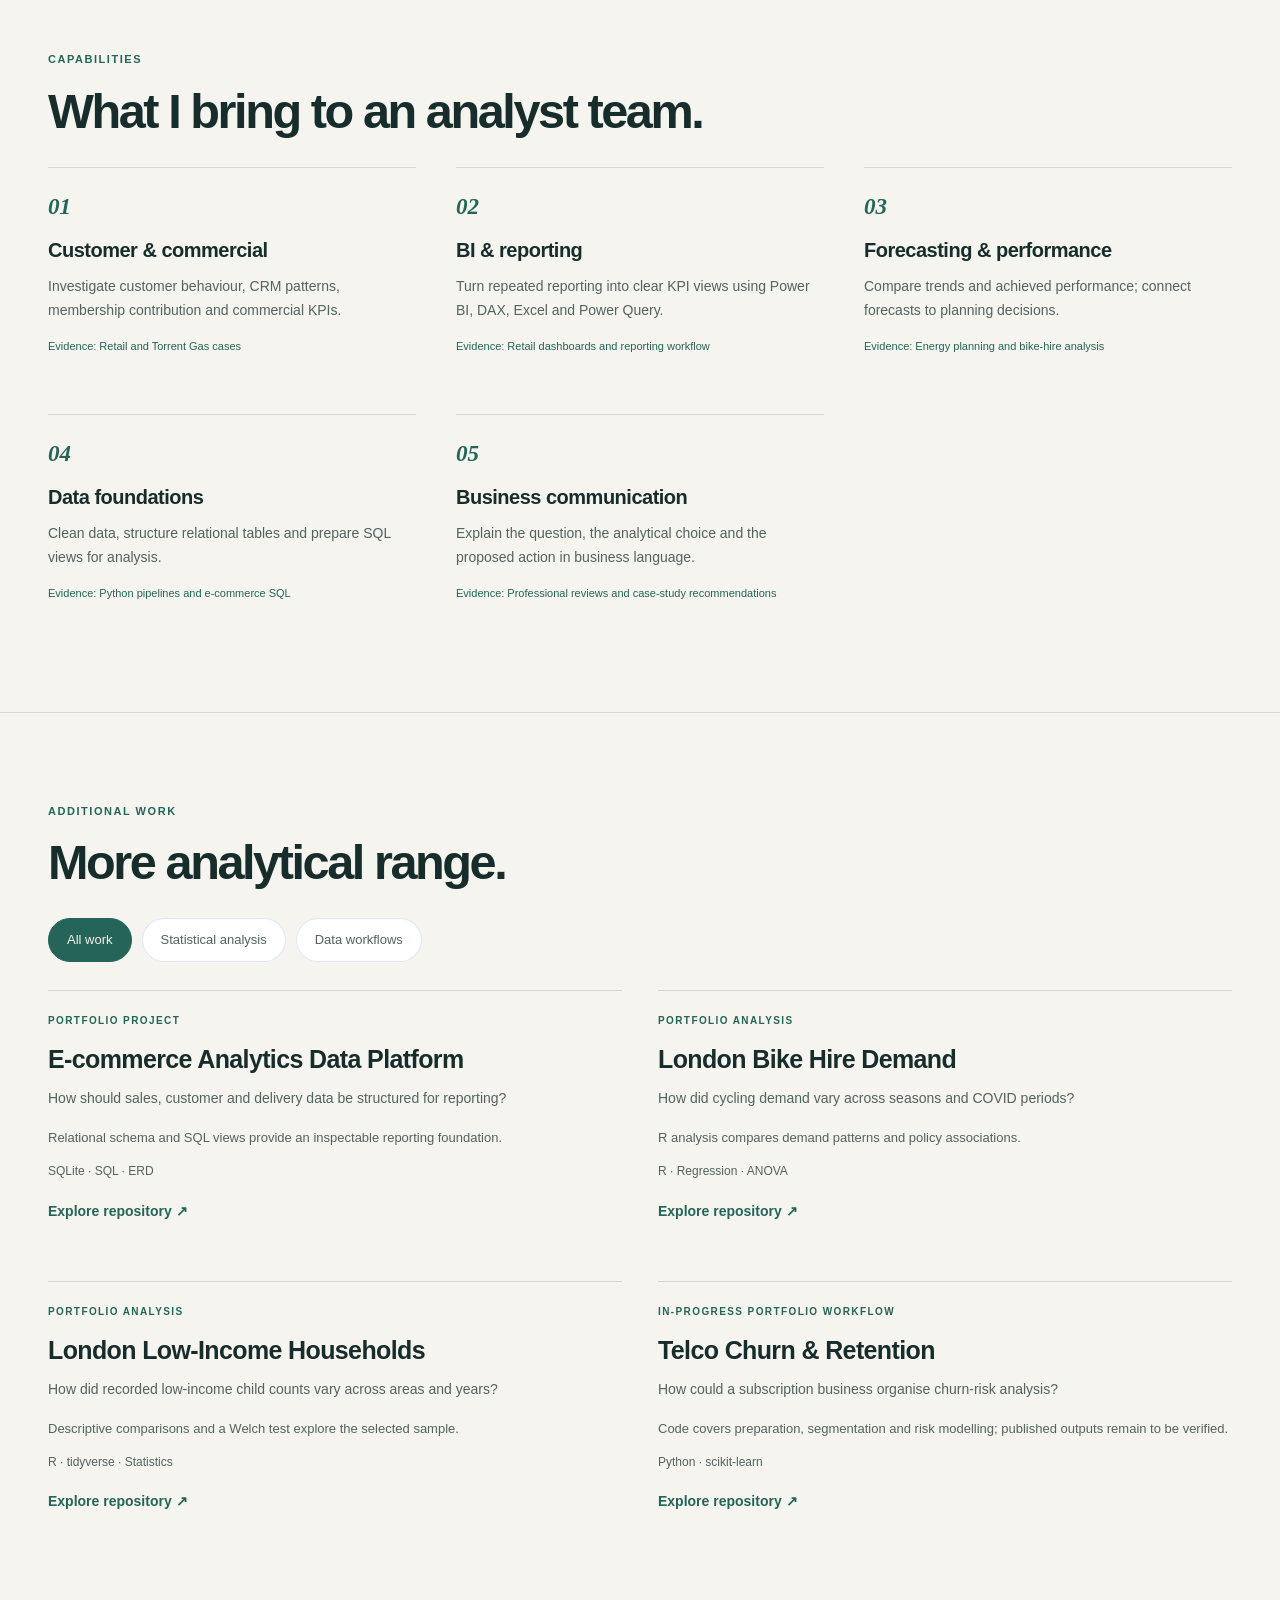
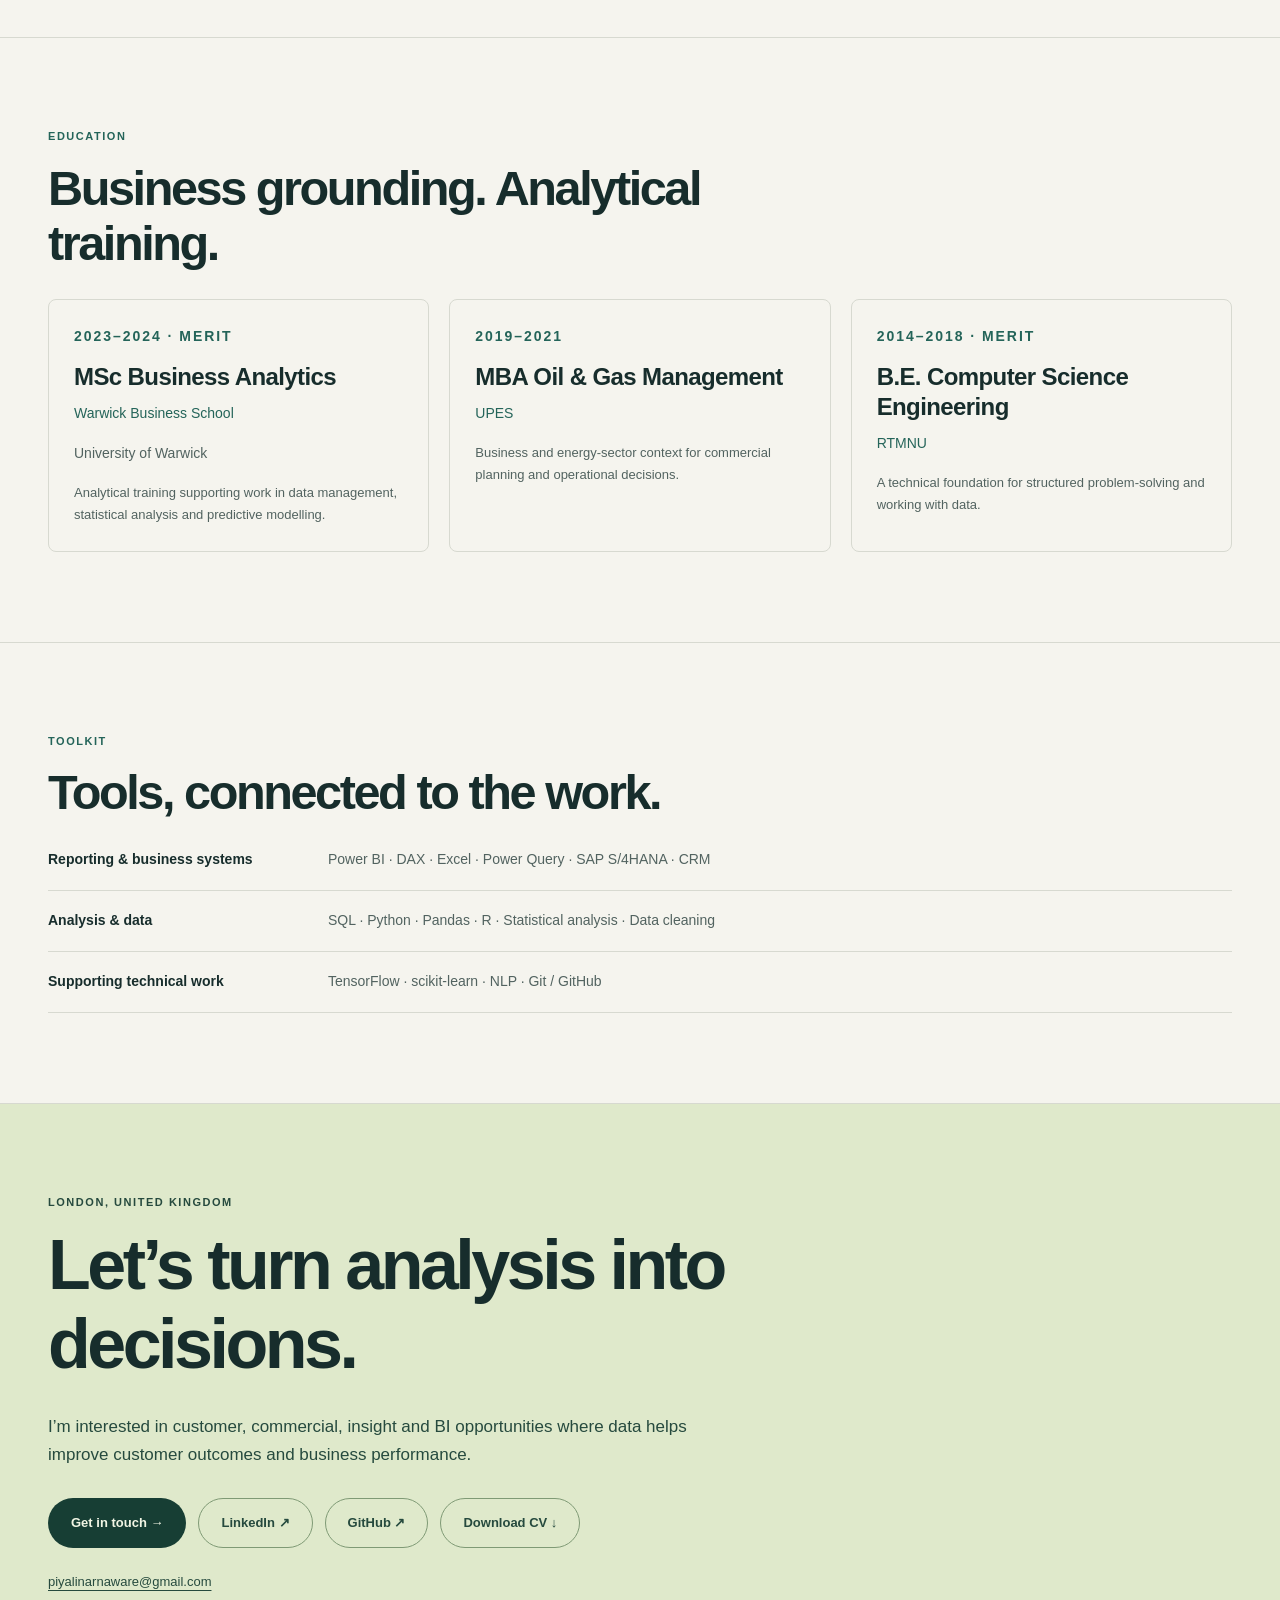
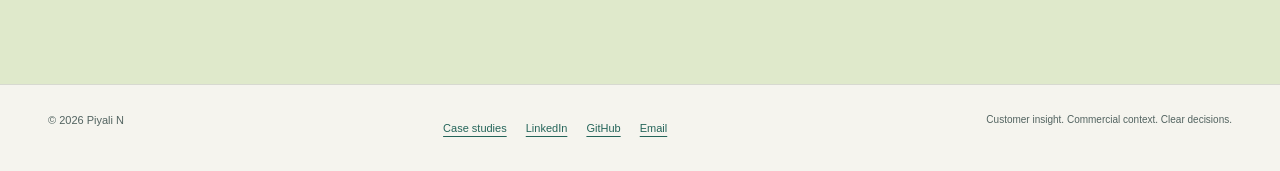
==== commit 1df6fc5d: "Simplify Co-operative experience label" ====
--- a/index.html
+++ b/index.html
@@ -4,7 +4,7 @@
 <link rel="canonical" href="https://piyali-narnaware.github.io/"><meta property="og:title" content="Piyali N | Customer &amp; Commercial Analyst | Power BI, SQL &amp; Insights"><meta property="og:description" content="Customer and commercial analytics, Power BI, business intelligence and forecasting. London-based analyst with retail and energy experience and a Warwick MSc."><meta property="og:type" content="website"><meta property="og:url" content="https://piyali-narnaware.github.io/"><meta property="og:image" content="https://piyali-narnaware.github.io/assets/social-preview.png"><meta property="og:image:width" content="1200"><meta property="og:image:height" content="630"><meta property="og:image:alt" content="Piyali N — Customer and Commercial Analyst, London"><meta name="twitter:card" content="summary_large_image"><meta name="theme-color" content="#0b1a33">
 <link rel="icon" type="image/svg+xml" href="assets/favicon.svg"><link rel="stylesheet" href="assets/base.css"><link rel="stylesheet" href="assets/site.css"><link rel="stylesheet" href="assets/editorial.css?v=2"><script src="assets/site.js" defer></script></head>
 <body><a class="skip-link" href="#main">Skip to content</a><nav class="sticky-nav" aria-label="Main navigation"><div class="container"><a class="brand" href="index.html#home">Piyali N</a><div class="nav-controls"><button class="menu-toggle" aria-expanded="false" aria-controls="main-nav" hidden>Menu</button><div class="sticky-nav-links" id="main-nav"><a href="index.html#home">Home</a><a href="index.html#experience">Experience</a><a href="index.html#case-studies">Case studies</a><a href="index.html#capabilities">Capabilities</a><a href="index.html#education">Education</a><a href="index.html#contact">Contact</a></div><button class="nav-theme-toggle" aria-label="Switch to dark theme" aria-pressed="false" hidden>Dark</button></div></div></nav>
-<main id="main"><header class="hero" id="home"><div class="container"><div class="hero-topline"><span><i></i> CUSTOMER &amp; COMMERCIAL ANALYST</span><span>LONDON, UK / PORTFOLIO 2026</span></div><div class="hero-layout"><div class="hero-copy"><p class="eyebrow">HELLO, I’M PIYALI N</p><h1>Behind every<br>number, a<br><em>better decision.</em></h1><p class="hero-line">I connect customer behaviour with commercial performance.</p><p class="hero-description">My experience spans retail performance analysis and energy-sector commercial planning. I combine business knowledge with analytical methods to support informed decisions.</p><div class="actions"><a class="button primary" href="#case-studies">Explore my work <span aria-hidden="true">↗</span></a><a class="button secondary" href="assets/Piyali-Narnaware-CV.pdf" download>Download CV <span aria-hidden="true">↓</span></a></div><div class="hero-links"><a href="https://www.linkedin.com/in/piyalinarnaware">LinkedIn ↗</a><a href="https://github.com/Piyali-Narnaware">GitHub ↗</a></div></div><a class="hero-feature" href="case-studies/retail.html"><div class="feature-label"><span>ANALYSIS IN FOCUS</span><span>01 / 04 ↗</span></div><div class="feature-statement">A clearer view.<br><em>A sharper question.</em></div><div class="dashboard-frame"><img src="assets/retail-executive.webp" alt="Actual retail Power BI report showing store revenue, member contribution and availability" width="1030" height="582"></div><div class="feature-bottom"><div><span>RETAIL PERFORMANCE INTELLIGENCE</span><strong>Six stores. One commercial story.</strong></div><span class="round-arrow" aria-hidden="true">↗</span></div><p class="feature-note">Portfolio analysis · Power BI + Python</p></a></div><div class="hero-foot"><span>BUSINESS CONTEXT × ANALYTICAL DEPTH</span><span>WARWICK BUSINESS SCHOOL · MSc BUSINESS ANALYTICS</span><a href="#case-studies">SCROLL TO EXPLORE ↓</a></div></div></header><section class="kpi-bar" aria-label="Evidence at a glance"><div class="container"><div class="kpi-grid"><a class="kpi-card " href="case-studies/torrent-gas.html#outcomes"><span class="evidence-type">Reported professional outcome</span><strong class="kpi-value">~30%</strong><span class="kpi-label">Forecast accuracy improvement</span><span class="kpi-context">Commercial planning · Torrent Gas</span></a><a class="kpi-card " href="case-studies/torrent-gas.html#outcomes"><span class="evidence-type">Reported professional outcome</span><strong class="kpi-value">~15%</strong><span class="kpi-label">Retention improvement</span><span class="kpi-context">CRM-informed actions · Torrent Gas</span></a><a class="kpi-card " href="case-studies/torrent-gas.html#outcomes"><span class="evidence-type">Reported professional outcome</span><strong class="kpi-value">~40%</strong><span class="kpi-label">Less manual reporting effort</span><span class="kpi-context">SAP exports + Power Query</span></a><a class="kpi-card model" href="case-studies/loan-default.html#findings"><span class="evidence-type">Repository-reported model result</span><strong class="kpi-value">97.25%</strong><span class="kpi-label">Default-risk recall</span><span class="kpi-context">Loan classification experiment</span></a></div><p class="proof-note">Professional figures are approximate, candidate-reported outcomes. Model performance is an academic result, not a business outcome. Open each for scope and limitations.</p></div></section><section id="case-studies" class="section"><div class="container"><p class="eyebrow">SELECTED CASE STUDIES</p><h2 class="section-title">Selected work<span class="title-accent"> / 01—04</span></h2><p class="section-intro">Professional experience and analytical projects, with the evidence, decisions and limitations behind each.</p><div class="project-grid flagship-grid"><article class="project-card"><div class="project-img"><img src="assets/retail-executive.webp" alt="Actual Power BI executive overview: revenue, membership, availability and store comparisons" width="1030" height="582" loading="lazy"></div><div class="project-body"><p class="eyebrow">01 / Portfolio project · Retail</p><h3 class="project-title">Co-op Retail Performance Intelligence</h3><p class="project-question">Where should retail management focus attention across stores, categories and member customers?</p><ul class="signals"><li>6 stores compared</li><li>54.9% member revenue</li><li>3 Power BI pages</li></ul><p class="tools">Power BI · DAX · Python</p><a class="text-link" href="case-studies/retail.html">View case study <span aria-hidden="true">→</span><span class="sr-only">: Co-op Retail Performance Intelligence</span></a></div></article><article class="project-card"><div class="project-img"><div class="card-visual review-visual"><span>VOICE OF CUSTOMER</span><strong>245 reviews.<br>49 products.<br>One clearer view.</strong><small>Checked-in review sample · exploratory analysis</small></div></div><div class="project-body"><p class="eyebrow">02 / Portfolio project · Customer insight</p><h3 class="project-title">Customer Review Intelligence</h3><p class="project-question">How can product feedback become useful evidence about customer experience?</p><ul class="signals"><li>Product-level queries</li><li>Sentiment exploration</li><li>Review evidence</li></ul><p class="tools">Python · NLP · Transformers</p><a class="text-link" href="case-studies/customer-reviews.html">View case study <span aria-hidden="true">→</span><span class="sr-only">: Customer Review Intelligence</span></a></div></article><article class="project-card"><div class="project-img"><div class="card-visual energy-visual"><span>FROM INFORMATION TO ACTION</span><strong>Forecast.<br>Understand.<br>Report.</strong><small>SAP + Excel + Power Query</small></div></div><div class="project-body"><p class="eyebrow">03 / Professional experience · Energy</p><h3 class="project-title">Torrent Gas Commercial Analytics</h3><p class="project-question">How can forecasting, CRM analysis and reporting support commercial planning?</p><ul class="signals"><li>~30% forecast improvement</li><li>~15% retention improvement</li><li>Reported outcomes</li></ul><p class="tools">SAP S/4HANA · Excel · Power Query</p><a class="text-link" href="case-studies/torrent-gas.html">View case study <span aria-hidden="true">→</span><span class="sr-only">: Torrent Gas Commercial Analytics</span></a></div></article><article class="project-card"><div class="project-img"><div class="card-visual risk-visual"><span>THE EVALUATION TRADE-OFF</span><strong>97.25% <small>recall</small><br>69.66% <small>precision</small></strong><small>Repository-reported results · not production validation</small></div></div><div class="project-body"><p class="eyebrow">04 / Academic project · Risk</p><h3 class="project-title">Loan Default Risk</h3><p class="project-question">What changes when the cost of missing a defaulter matters more than headline accuracy?</p><ul class="signals"><li>False negatives</li><li>Class imbalance</li><li>Threshold implications</li></ul><p class="tools">Python · TensorFlow · scikit-learn</p><a class="text-link" href="case-studies/loan-default.html">View case study <span aria-hidden="true">→</span><span class="sr-only">: Loan Default Risk</span></a></div></article></div></div></section><section id="about" class="section"><div class="container"><p class="eyebrow">ABOUT</p><h2 class="section-title">An analyst with an operating-business perspective.</h2><div class="about-split"><p>My background connects computer science, energy-sector management and business analytics. At Torrent Gas, I used customer and commercial information to support planning and reporting. In UK retail, I work close to the customers, products and operational decisions behind the numbers.</p><p>A Warwick MSc strengthened the analytical toolkit. My focus is applying it to customer insight, commercial performance and business intelligence: asking the right question, checking the data and explaining what the result means for a decision.</p></div></div></section><section id="experience" class="section"><div class="container"><p class="eyebrow">PROFESSIONAL EXPERIENCE</p><h2 class="section-title">Experience behind the analysis.</h2><div class="experience-list"><article class="exp-card"><div class="exp-header"><div><p class="eyebrow">UK RETAIL · PROFESSIONAL EXPERIENCE</p><h3>Team Leader – Performance and Operations Analytics</h3><p class="exp-company">Co-operative · UK</p></div><p class="exp-date">April 2025 – Present</p></div><div class="workstreams"><div><h4>Commercial &amp; category performance</h4><p>Analyse weekly trading across £50k+ turnover and 1,000+ SKUs using Co-op Power BI reporting and Excel. Compare sales, transactions and volume against targets and prior-year results; investigate category, promotion and new-product performance to inform trading priorities.</p></div><div><h4>Operational KPI &amp; demand analysis</h4><p>Investigate variances across 10+ KPIs, including availability, online performance and waste. Use historical sales, seasonal demand and stock information to identify replenishment gaps, assess markdown patterns and support ordering and availability decisions.</p></div><div><h4>Management reporting &amp; recommendations</h4><p>Translate KPI trends and operational findings into clear recommendations for store and area management. Compare online and in-store performance, review recurring customer service issues and present priority actions to support trading and service decisions.</p></div></div><p class="scope-line">The Co-op-themed Power BI case study is separate portfolio work; it is not presented as an internal company report.</p></article>
+<main id="main"><header class="hero" id="home"><div class="container"><div class="hero-topline"><span><i></i> CUSTOMER &amp; COMMERCIAL ANALYST</span><span>LONDON, UK / PORTFOLIO 2026</span></div><div class="hero-layout"><div class="hero-copy"><p class="eyebrow">HELLO, I’M PIYALI N</p><h1>Behind every<br>number, a<br><em>better decision.</em></h1><p class="hero-line">I connect customer behaviour with commercial performance.</p><p class="hero-description">My experience spans retail performance analysis and energy-sector commercial planning. I combine business knowledge with analytical methods to support informed decisions.</p><div class="actions"><a class="button primary" href="#case-studies">Explore my work <span aria-hidden="true">↗</span></a><a class="button secondary" href="assets/Piyali-Narnaware-CV.pdf" download>Download CV <span aria-hidden="true">↓</span></a></div><div class="hero-links"><a href="https://www.linkedin.com/in/piyalinarnaware">LinkedIn ↗</a><a href="https://github.com/Piyali-Narnaware">GitHub ↗</a></div></div><a class="hero-feature" href="case-studies/retail.html"><div class="feature-label"><span>ANALYSIS IN FOCUS</span><span>01 / 04 ↗</span></div><div class="feature-statement">A clearer view.<br><em>A sharper question.</em></div><div class="dashboard-frame"><img src="assets/retail-executive.webp" alt="Actual retail Power BI report showing store revenue, member contribution and availability" width="1030" height="582"></div><div class="feature-bottom"><div><span>RETAIL PERFORMANCE INTELLIGENCE</span><strong>Six stores. One commercial story.</strong></div><span class="round-arrow" aria-hidden="true">↗</span></div><p class="feature-note">Portfolio analysis · Power BI + Python</p></a></div><div class="hero-foot"><span>BUSINESS CONTEXT × ANALYTICAL DEPTH</span><span>WARWICK BUSINESS SCHOOL · MSc BUSINESS ANALYTICS</span><a href="#case-studies">SCROLL TO EXPLORE ↓</a></div></div></header><section class="kpi-bar" aria-label="Evidence at a glance"><div class="container"><div class="kpi-grid"><a class="kpi-card " href="case-studies/torrent-gas.html#outcomes"><span class="evidence-type">Reported professional outcome</span><strong class="kpi-value">~30%</strong><span class="kpi-label">Forecast accuracy improvement</span><span class="kpi-context">Commercial planning · Torrent Gas</span></a><a class="kpi-card " href="case-studies/torrent-gas.html#outcomes"><span class="evidence-type">Reported professional outcome</span><strong class="kpi-value">~15%</strong><span class="kpi-label">Retention improvement</span><span class="kpi-context">CRM-informed actions · Torrent Gas</span></a><a class="kpi-card " href="case-studies/torrent-gas.html#outcomes"><span class="evidence-type">Reported professional outcome</span><strong class="kpi-value">~40%</strong><span class="kpi-label">Less manual reporting effort</span><span class="kpi-context">SAP exports + Power Query</span></a><a class="kpi-card model" href="case-studies/loan-default.html#findings"><span class="evidence-type">Repository-reported model result</span><strong class="kpi-value">97.25%</strong><span class="kpi-label">Default-risk recall</span><span class="kpi-context">Loan classification experiment</span></a></div><p class="proof-note">Professional figures are approximate, candidate-reported outcomes. Model performance is an academic result, not a business outcome. Open each for scope and limitations.</p></div></section><section id="case-studies" class="section"><div class="container"><p class="eyebrow">SELECTED CASE STUDIES</p><h2 class="section-title">Selected work<span class="title-accent"> / 01—04</span></h2><p class="section-intro">Professional experience and analytical projects, with the evidence, decisions and limitations behind each.</p><div class="project-grid flagship-grid"><article class="project-card"><div class="project-img"><img src="assets/retail-executive.webp" alt="Actual Power BI executive overview: revenue, membership, availability and store comparisons" width="1030" height="582" loading="lazy"></div><div class="project-body"><p class="eyebrow">01 / Portfolio project · Retail</p><h3 class="project-title">Co-op Retail Performance Intelligence</h3><p class="project-question">Where should retail management focus attention across stores, categories and member customers?</p><ul class="signals"><li>6 stores compared</li><li>54.9% member revenue</li><li>3 Power BI pages</li></ul><p class="tools">Power BI · DAX · Python</p><a class="text-link" href="case-studies/retail.html">View case study <span aria-hidden="true">→</span><span class="sr-only">: Co-op Retail Performance Intelligence</span></a></div></article><article class="project-card"><div class="project-img"><div class="card-visual review-visual"><span>VOICE OF CUSTOMER</span><strong>245 reviews.<br>49 products.<br>One clearer view.</strong><small>Checked-in review sample · exploratory analysis</small></div></div><div class="project-body"><p class="eyebrow">02 / Portfolio project · Customer insight</p><h3 class="project-title">Customer Review Intelligence</h3><p class="project-question">How can product feedback become useful evidence about customer experience?</p><ul class="signals"><li>Product-level queries</li><li>Sentiment exploration</li><li>Review evidence</li></ul><p class="tools">Python · NLP · Transformers</p><a class="text-link" href="case-studies/customer-reviews.html">View case study <span aria-hidden="true">→</span><span class="sr-only">: Customer Review Intelligence</span></a></div></article><article class="project-card"><div class="project-img"><div class="card-visual energy-visual"><span>FROM INFORMATION TO ACTION</span><strong>Forecast.<br>Understand.<br>Report.</strong><small>SAP + Excel + Power Query</small></div></div><div class="project-body"><p class="eyebrow">03 / Professional experience · Energy</p><h3 class="project-title">Torrent Gas Commercial Analytics</h3><p class="project-question">How can forecasting, CRM analysis and reporting support commercial planning?</p><ul class="signals"><li>~30% forecast improvement</li><li>~15% retention improvement</li><li>Reported outcomes</li></ul><p class="tools">SAP S/4HANA · Excel · Power Query</p><a class="text-link" href="case-studies/torrent-gas.html">View case study <span aria-hidden="true">→</span><span class="sr-only">: Torrent Gas Commercial Analytics</span></a></div></article><article class="project-card"><div class="project-img"><div class="card-visual risk-visual"><span>THE EVALUATION TRADE-OFF</span><strong>97.25% <small>recall</small><br>69.66% <small>precision</small></strong><small>Repository-reported results · not production validation</small></div></div><div class="project-body"><p class="eyebrow">04 / Academic project · Risk</p><h3 class="project-title">Loan Default Risk</h3><p class="project-question">What changes when the cost of missing a defaulter matters more than headline accuracy?</p><ul class="signals"><li>False negatives</li><li>Class imbalance</li><li>Threshold implications</li></ul><p class="tools">Python · TensorFlow · scikit-learn</p><a class="text-link" href="case-studies/loan-default.html">View case study <span aria-hidden="true">→</span><span class="sr-only">: Loan Default Risk</span></a></div></article></div></div></section><section id="about" class="section"><div class="container"><p class="eyebrow">ABOUT</p><h2 class="section-title">An analyst with an operating-business perspective.</h2><div class="about-split"><p>My background connects computer science, energy-sector management and business analytics. At Torrent Gas, I used customer and commercial information to support planning and reporting. In UK retail, I work close to the customers, products and operational decisions behind the numbers.</p><p>A Warwick MSc strengthened the analytical toolkit. My focus is applying it to customer insight, commercial performance and business intelligence: asking the right question, checking the data and explaining what the result means for a decision.</p></div></div></section><section id="experience" class="section"><div class="container"><p class="eyebrow">PROFESSIONAL EXPERIENCE</p><h2 class="section-title">Experience behind the analysis.</h2><div class="experience-list"><article class="exp-card"><div class="exp-header"><div><p class="eyebrow">PROFESSIONAL EXPERIENCE</p><h3>Team Leader – Performance and Operations Analytics</h3><p class="exp-company">Co-operative · UK</p></div><p class="exp-date">April 2025 – Present</p></div><div class="workstreams"><div><h4>Commercial &amp; category performance</h4><p>Analyse weekly trading across £50k+ turnover and 1,000+ SKUs using Co-op Power BI reporting and Excel. Compare sales, transactions and volume against targets and prior-year results; investigate category, promotion and new-product performance to inform trading priorities.</p></div><div><h4>Operational KPI &amp; demand analysis</h4><p>Investigate variances across 10+ KPIs, including availability, online performance and waste. Use historical sales, seasonal demand and stock information to identify replenishment gaps, assess markdown patterns and support ordering and availability decisions.</p></div><div><h4>Management reporting &amp; recommendations</h4><p>Translate KPI trends and operational findings into clear recommendations for store and area management. Compare online and in-store performance, review recurring customer service issues and present priority actions to support trading and service decisions.</p></div></div><p class="scope-line">The Co-op-themed Power BI case study is separate portfolio work; it is not presented as an internal company report.</p></article>
 <article class="exp-card"><div class="exp-header"><div><p class="eyebrow">ENERGY · PROFESSIONAL EXPERIENCE</p><h3>Assistant Manager – Customer &amp; Commercial Analytics</h3><p class="exp-company">Torrent Gas Pvt. Ltd. · India</p></div><p class="exp-date">September 2021 – May 2023</p></div><div class="workstreams"><div><h4>Commercial forecasting</h4><p>Used SAP S/4HANA information and Excel analysis to support customer acquisition and expansion planning. Reported forecast accuracy improvement: approximately 30%.</p></div><div><h4>Customer &amp; payment behaviour</h4><p>Analysed CRM and payment information to help inform retention and overdue-account actions, associated with approximately 15% improvements in each.</p></div><div><h4>Management reporting</h4><p>Standardised SAP export reporting through Excel and Power Query, reducing reported manual effort by approximately 40%.</p></div></div><a class="text-link" href="case-studies/torrent-gas.html">Read the professional case study →</a></article>
 </div></div></section><section id="capabilities" class="section"><div class="container"><p class="eyebrow">CAPABILITIES</p><h2 class="section-title">What I bring to an analyst team.</h2><div class="capability-grid"><article><span class="cap-number">01</span><h3>Customer & commercial</h3><p>Investigate customer behaviour, CRM patterns, membership contribution and commercial KPIs.</p><p class="cap-proof">Evidence: Retail and Torrent Gas cases</p></article><article><span class="cap-number">02</span><h3>BI & reporting</h3><p>Turn repeated reporting into clear KPI views using Power BI, DAX, Excel and Power Query.</p><p class="cap-proof">Evidence: Retail dashboards and reporting workflow</p></article><article><span class="cap-number">03</span><h3>Forecasting & performance</h3><p>Compare trends and achieved performance; connect forecasts to planning decisions.</p><p class="cap-proof">Evidence: Energy planning and bike-hire analysis</p></article><article><span class="cap-number">04</span><h3>Data foundations</h3><p>Clean data, structure relational tables and prepare SQL views for analysis.</p><p class="cap-proof">Evidence: Python pipelines and e-commerce SQL</p></article><article><span class="cap-number">05</span><h3>Business communication</h3><p>Explain the question, the analytical choice and the proposed action in business language.</p><p class="cap-proof">Evidence: Professional reviews and case-study recommendations</p></article></div></div></section><section id="additional-work" class="section"><div class="container"><p class="eyebrow">ADDITIONAL WORK</p><h2 class="section-title">More analytical range.</h2><div class="filter-bar" role="group" aria-label="Filter additional work" hidden><button class="filter-btn active" data-filter="all" aria-pressed="true">All work</button><button class="filter-btn" data-filter="analysis" aria-pressed="false">Statistical analysis</button><button class="filter-btn" data-filter="data" aria-pressed="false">Data workflows</button></div><p class="sr-only" id="filter-status" aria-live="polite"></p><div class="additional-grid"><article class="additional-card" data-category="data"><p class="eyebrow">Portfolio project</p><h3>E-commerce Analytics Data Platform</h3><p>How should sales, customer and delivery data be structured for reporting?</p><p class="secondary-copy">Relational schema and SQL views provide an inspectable reporting foundation.</p><p class="tools">SQLite · SQL · ERD</p><a href="https://github.com/Piyali-Narnaware/E-commerce" class="text-link">Explore repository ↗</a></article><article class="additional-card" data-category="analysis"><p class="eyebrow">Portfolio analysis</p><h3>London Bike Hire Demand</h3><p>How did cycling demand vary across seasons and COVID periods?</p><p class="secondary-copy">R analysis compares demand patterns and policy associations.</p><p class="tools">R · Regression · ANOVA</p><a href="https://github.com/Piyali-Narnaware/London-Bike-Hire-Demand-Analysis" class="text-link">Explore repository ↗</a></article><article class="additional-card" data-category="analysis"><p class="eyebrow">Portfolio analysis</p><h3>London Low-Income Households</h3><p>How did recorded low-income child counts vary across areas and years?</p><p class="secondary-copy">Descriptive comparisons and a Welch test explore the selected sample.</p><p class="tools">R · tidyverse · Statistics</p><a href="https://github.com/Piyali-Narnaware/London-Low-Income-Household-Analysis" class="text-link">Explore repository ↗</a></article><article class="additional-card" data-category="data"><p class="eyebrow">In-progress portfolio workflow</p><h3>Telco Churn & Retention</h3><p>How could a subscription business organise churn-risk analysis?</p><p class="secondary-copy">Code covers preparation, segmentation and risk modelling; published outputs remain to be verified.</p><p class="tools">Python · scikit-learn</p><a href="https://github.com/Piyali-Narnaware/telco-churn" class="text-link">Explore repository ↗</a></article></div></div></section><section id="education" class="section"><div class="container"><p class="eyebrow">EDUCATION</p><h2 class="section-title">Business grounding. Analytical training.</h2><div class="education-grid"><article class="edu-card"><p class="eyebrow">2023–2024 · MERIT</p><h3>MSc Business Analytics</h3><p class="sub">Warwick Business School</p><p>University of Warwick</p><p class="secondary-copy">Analytical training supporting work in data management, statistical analysis and predictive modelling.</p></article><article class="edu-card"><p class="eyebrow">2019–2021</p><h3>MBA Oil &amp; Gas Management</h3><p class="sub">UPES</p><p class="secondary-copy">Business and energy-sector context for commercial planning and operational decisions.</p></article><article class="edu-card"><p class="eyebrow">2014–2018 · MERIT</p><h3>B.E. Computer Science Engineering</h3><p class="sub">RTMNU</p><p class="secondary-copy">A technical foundation for structured problem-solving and working with data.</p></article></div></div></section><section id="toolkit" class="section"><div class="container"><p class="eyebrow">TOOLKIT</p><h2 class="section-title">Tools, connected to the work.</h2><dl class="toolkit"><div><dt>Reporting & business systems</dt><dd>Power BI · DAX · Excel · Power Query · SAP S/4HANA · CRM</dd></div><div><dt>Analysis & data</dt><dd>SQL · Python · Pandas · R · Statistical analysis · Data cleaning</dd></div><div><dt>Supporting technical work</dt><dd>TensorFlow · scikit-learn · NLP · Git / GitHub</dd></div></dl></div></section><section id="contact" class="section"><div class="container"><p class="eyebrow">LONDON, UNITED KINGDOM</p><h2 class="section-title">Let’s turn analysis into decisions.</h2><p class="contact-copy">I’m interested in customer, commercial, insight and BI opportunities where data helps improve customer outcomes and business performance.</p><div class="actions"><a href="mailto:piyalinarnaware@gmail.com" class="button primary">Get in touch →</a><a href="https://www.linkedin.com/in/piyalinarnaware" class="button outline">LinkedIn ↗</a><a href="https://github.com/Piyali-Narnaware" class="button outline">GitHub ↗</a><a class="button outline" href="assets/Piyali-Narnaware-CV.pdf" download>Download CV ↓</a></div><p class="contact-email"><a href="mailto:piyalinarnaware@gmail.com">piyalinarnaware@gmail.com</a></p></div></section></main>
 <footer class="footer"><div class="container"><span>© 2026 Piyali N</span><div><a href="index.html#case-studies">Case studies</a> <a href="https://www.linkedin.com/in/piyalinarnaware">LinkedIn</a> <a href="https://github.com/Piyali-Narnaware">GitHub</a> <a href="mailto:piyalinarnaware@gmail.com">Email</a></div><span>Customer insight. Commercial context. Clear decisions.</span></div></footer></body></html>
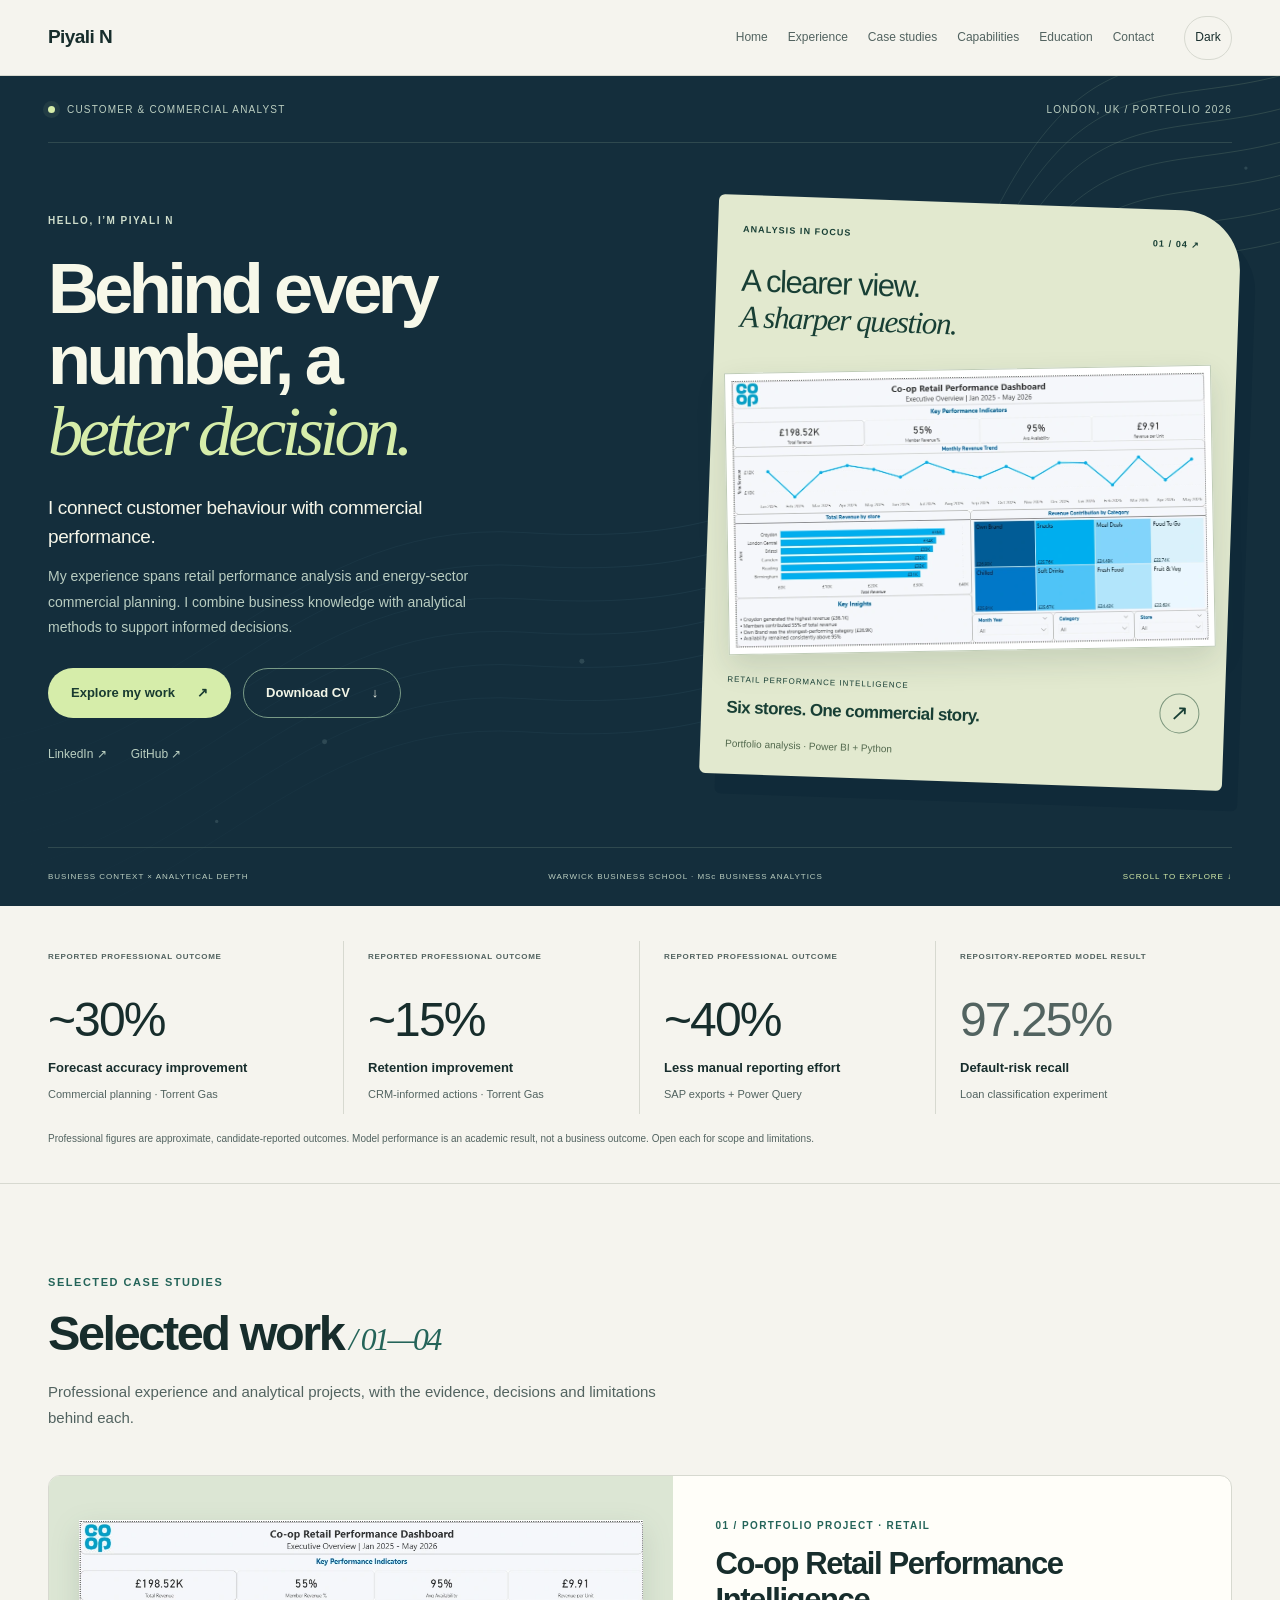
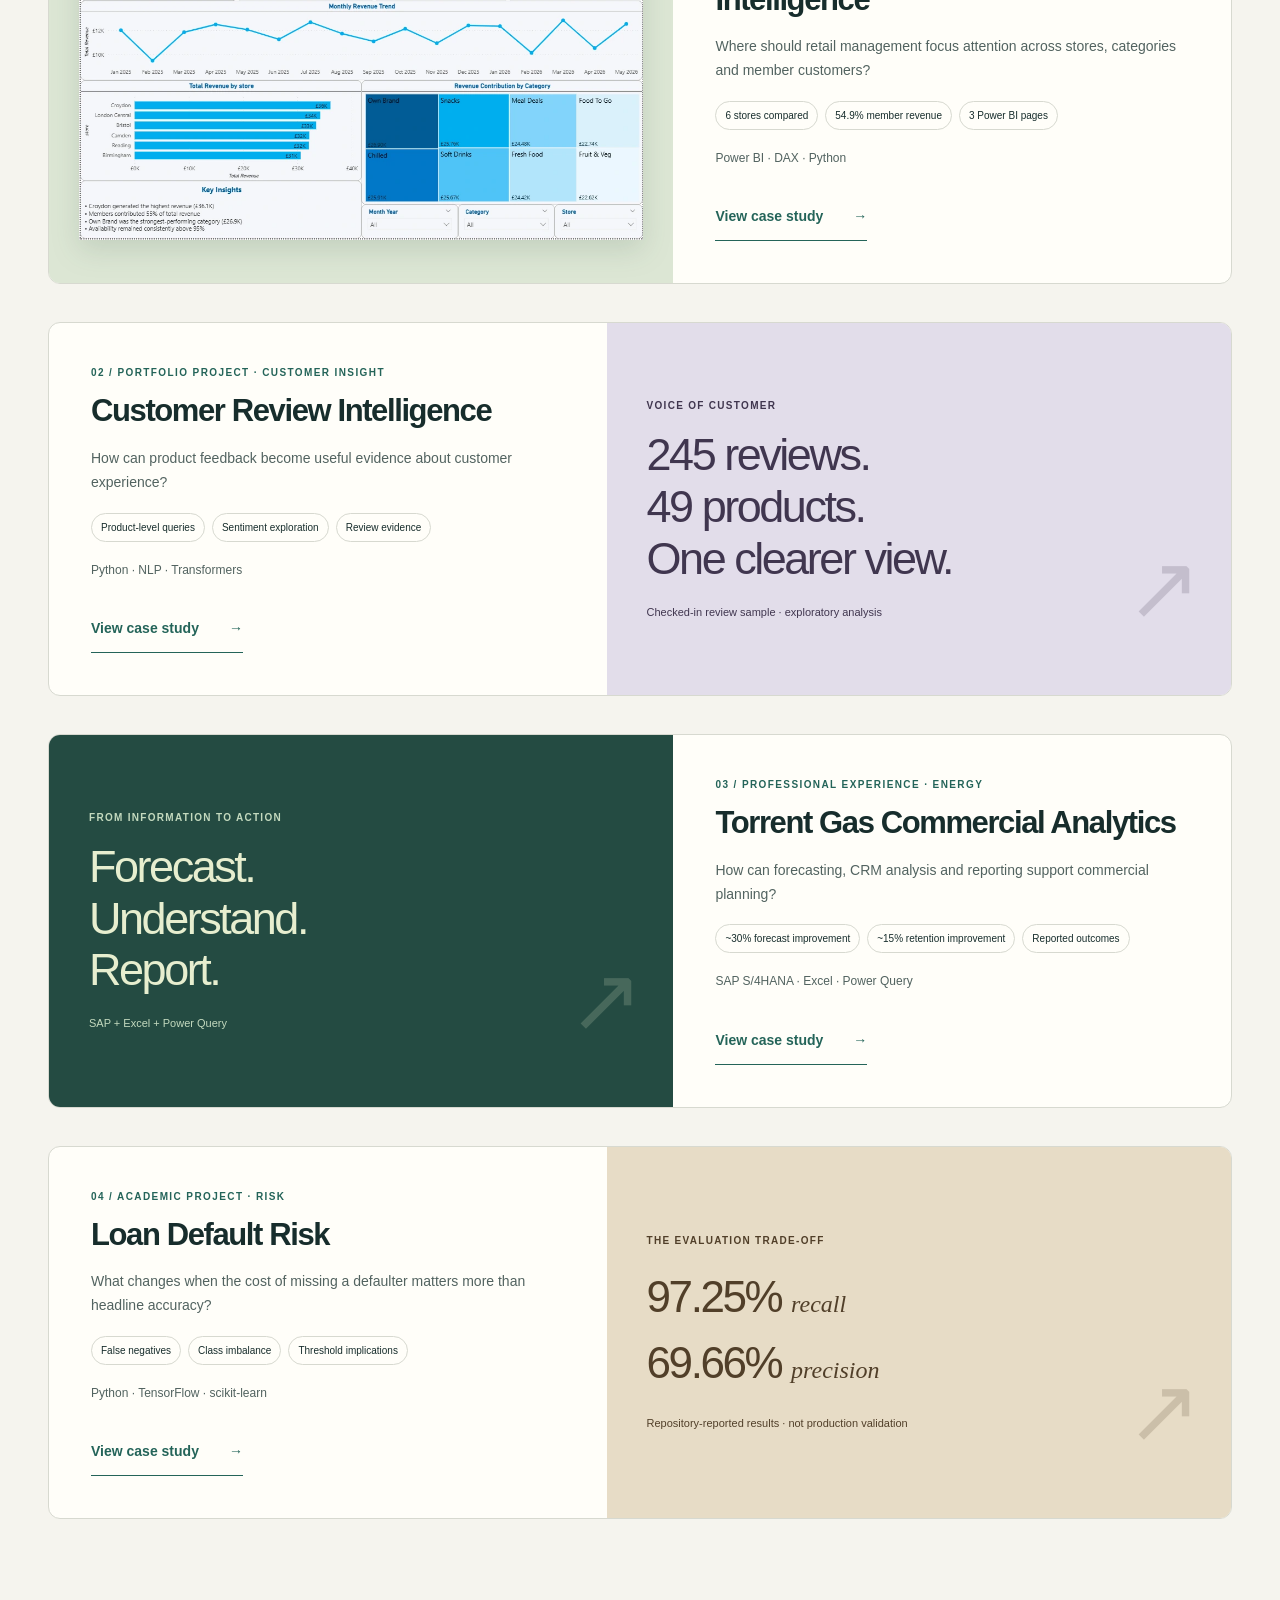
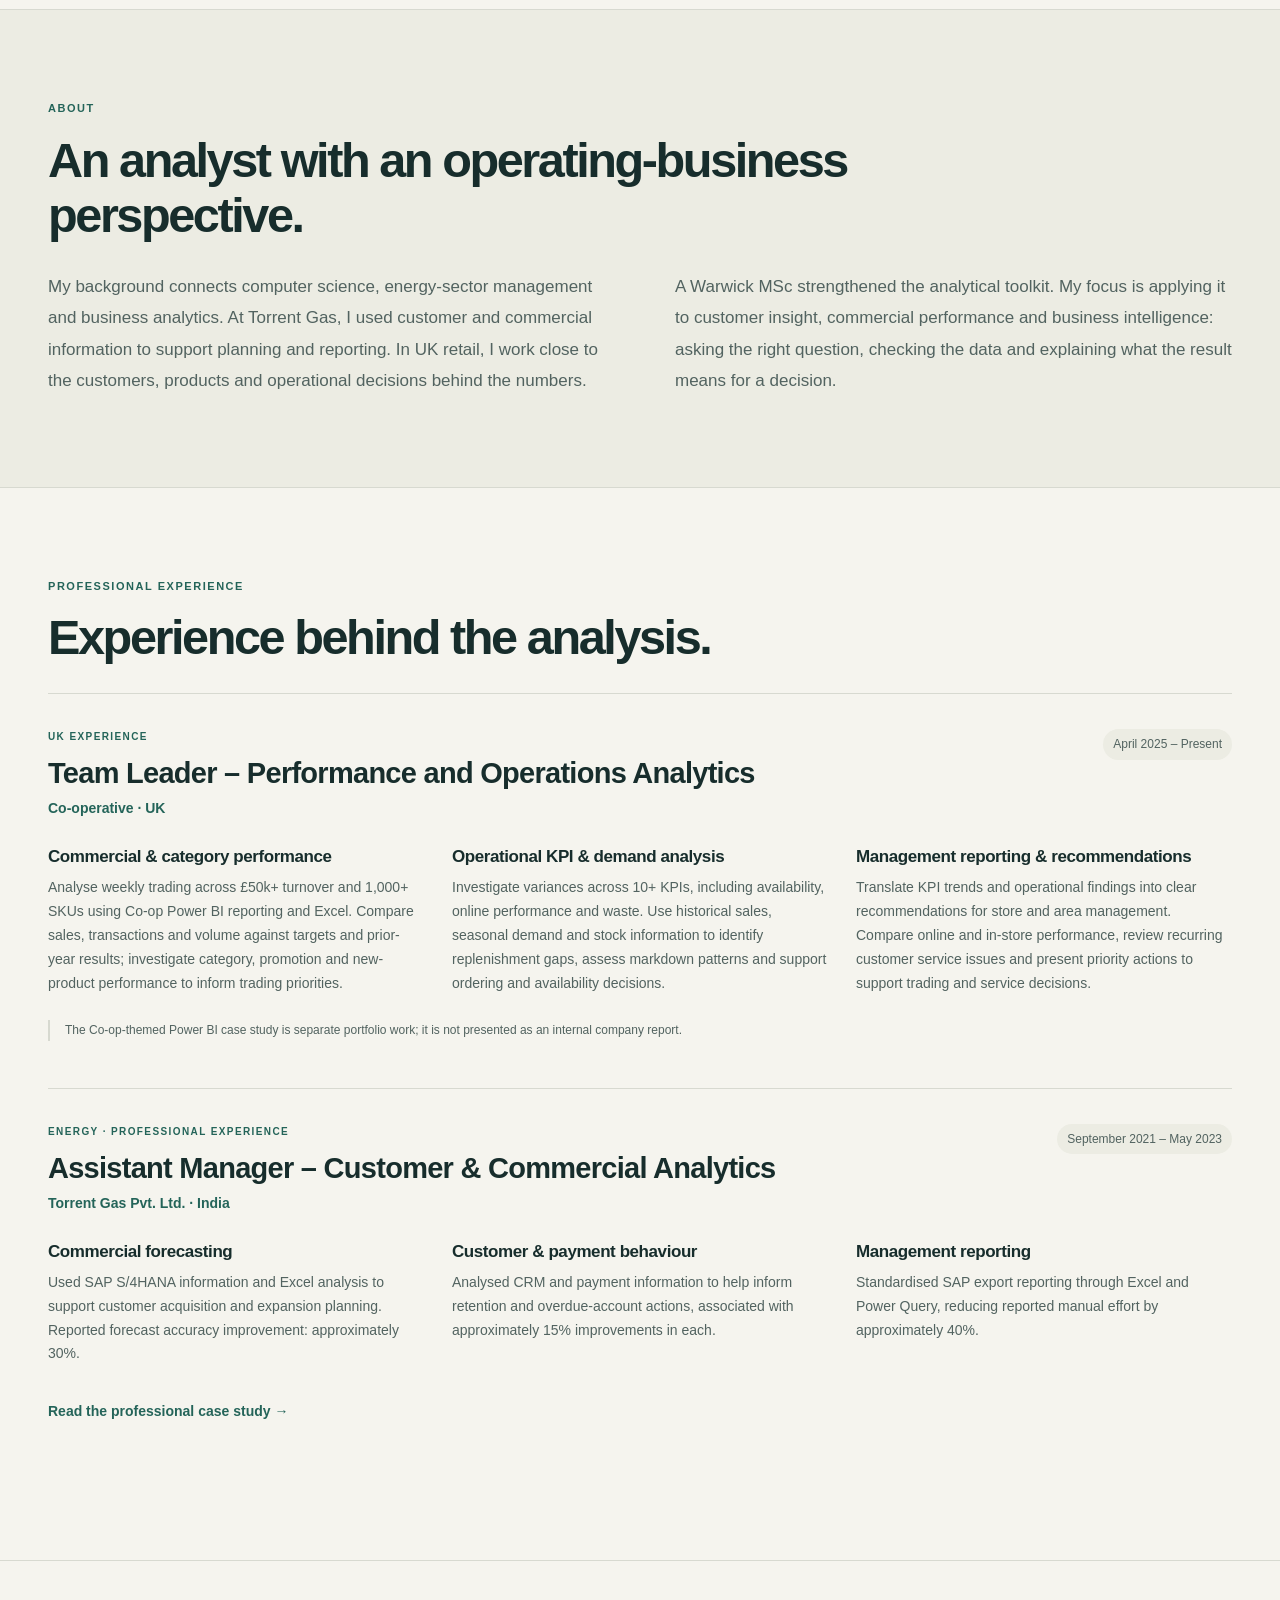
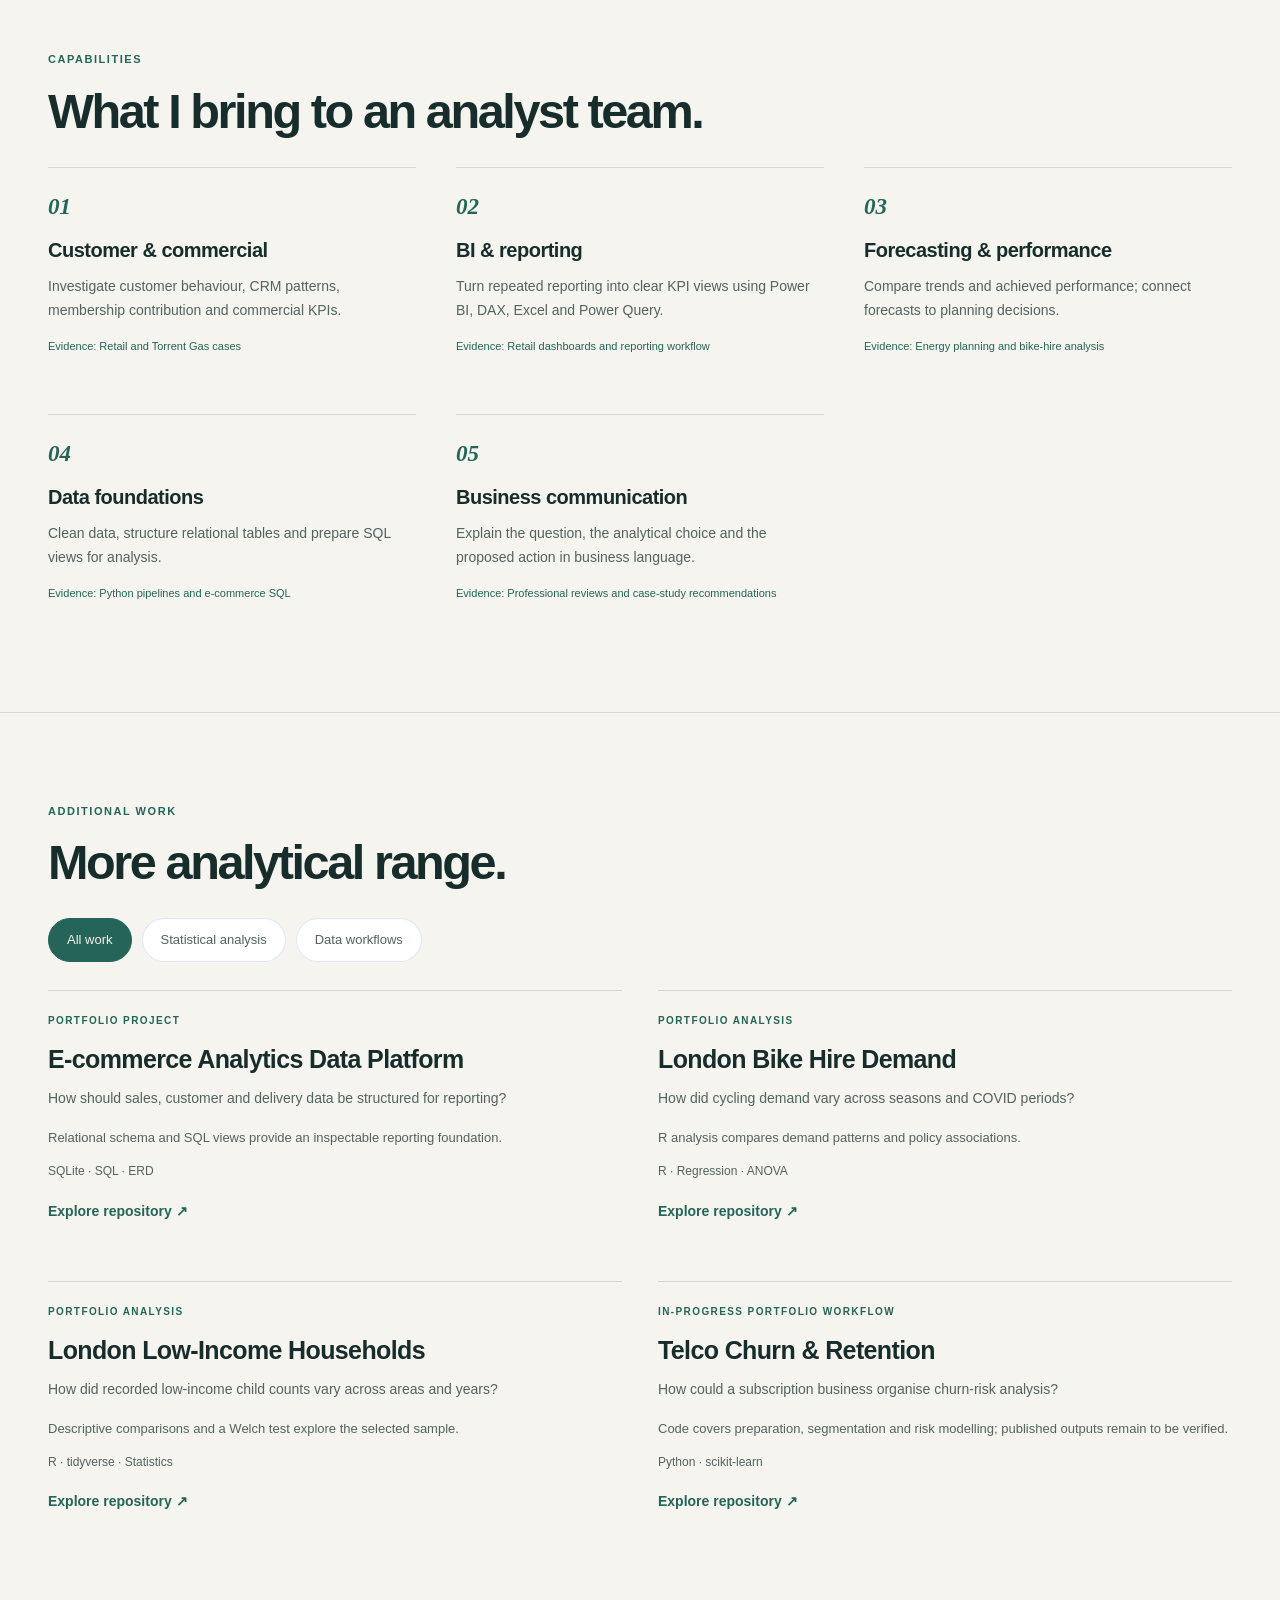
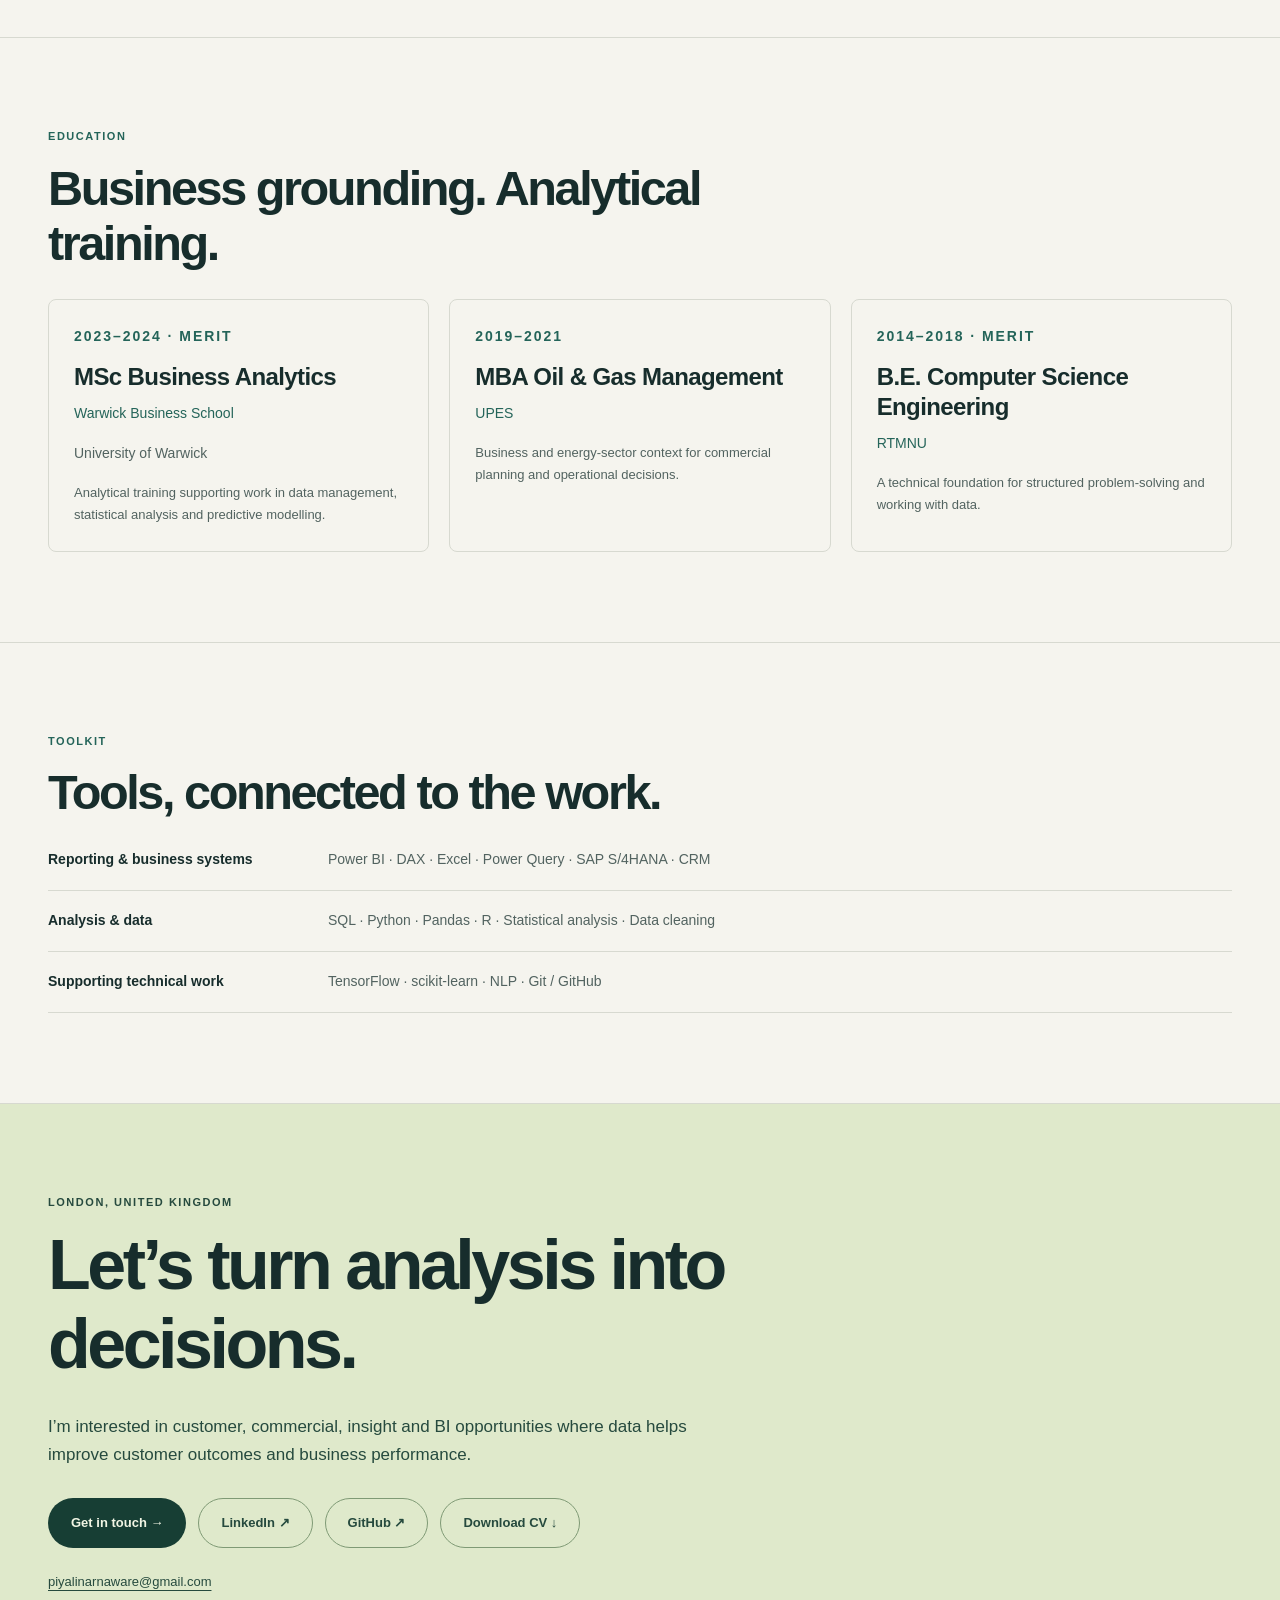
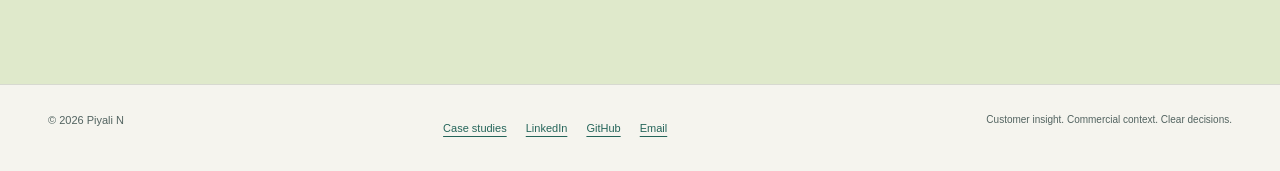
==== commit 156b36de: "Label Co-operative role as UK Experience" ====
--- a/index.html
+++ b/index.html
@@ -4,7 +4,7 @@
 <link rel="canonical" href="https://piyali-narnaware.github.io/"><meta property="og:title" content="Piyali N | Customer &amp; Commercial Analyst | Power BI, SQL &amp; Insights"><meta property="og:description" content="Customer and commercial analytics, Power BI, business intelligence and forecasting. London-based analyst with retail and energy experience and a Warwick MSc."><meta property="og:type" content="website"><meta property="og:url" content="https://piyali-narnaware.github.io/"><meta property="og:image" content="https://piyali-narnaware.github.io/assets/social-preview.png"><meta property="og:image:width" content="1200"><meta property="og:image:height" content="630"><meta property="og:image:alt" content="Piyali N — Customer and Commercial Analyst, London"><meta name="twitter:card" content="summary_large_image"><meta name="theme-color" content="#0b1a33">
 <link rel="icon" type="image/svg+xml" href="assets/favicon.svg"><link rel="stylesheet" href="assets/base.css"><link rel="stylesheet" href="assets/site.css"><link rel="stylesheet" href="assets/editorial.css?v=2"><script src="assets/site.js" defer></script></head>
 <body><a class="skip-link" href="#main">Skip to content</a><nav class="sticky-nav" aria-label="Main navigation"><div class="container"><a class="brand" href="index.html#home">Piyali N</a><div class="nav-controls"><button class="menu-toggle" aria-expanded="false" aria-controls="main-nav" hidden>Menu</button><div class="sticky-nav-links" id="main-nav"><a href="index.html#home">Home</a><a href="index.html#experience">Experience</a><a href="index.html#case-studies">Case studies</a><a href="index.html#capabilities">Capabilities</a><a href="index.html#education">Education</a><a href="index.html#contact">Contact</a></div><button class="nav-theme-toggle" aria-label="Switch to dark theme" aria-pressed="false" hidden>Dark</button></div></div></nav>
-<main id="main"><header class="hero" id="home"><div class="container"><div class="hero-topline"><span><i></i> CUSTOMER &amp; COMMERCIAL ANALYST</span><span>LONDON, UK / PORTFOLIO 2026</span></div><div class="hero-layout"><div class="hero-copy"><p class="eyebrow">HELLO, I’M PIYALI N</p><h1>Behind every<br>number, a<br><em>better decision.</em></h1><p class="hero-line">I connect customer behaviour with commercial performance.</p><p class="hero-description">My experience spans retail performance analysis and energy-sector commercial planning. I combine business knowledge with analytical methods to support informed decisions.</p><div class="actions"><a class="button primary" href="#case-studies">Explore my work <span aria-hidden="true">↗</span></a><a class="button secondary" href="assets/Piyali-Narnaware-CV.pdf" download>Download CV <span aria-hidden="true">↓</span></a></div><div class="hero-links"><a href="https://www.linkedin.com/in/piyalinarnaware">LinkedIn ↗</a><a href="https://github.com/Piyali-Narnaware">GitHub ↗</a></div></div><a class="hero-feature" href="case-studies/retail.html"><div class="feature-label"><span>ANALYSIS IN FOCUS</span><span>01 / 04 ↗</span></div><div class="feature-statement">A clearer view.<br><em>A sharper question.</em></div><div class="dashboard-frame"><img src="assets/retail-executive.webp" alt="Actual retail Power BI report showing store revenue, member contribution and availability" width="1030" height="582"></div><div class="feature-bottom"><div><span>RETAIL PERFORMANCE INTELLIGENCE</span><strong>Six stores. One commercial story.</strong></div><span class="round-arrow" aria-hidden="true">↗</span></div><p class="feature-note">Portfolio analysis · Power BI + Python</p></a></div><div class="hero-foot"><span>BUSINESS CONTEXT × ANALYTICAL DEPTH</span><span>WARWICK BUSINESS SCHOOL · MSc BUSINESS ANALYTICS</span><a href="#case-studies">SCROLL TO EXPLORE ↓</a></div></div></header><section class="kpi-bar" aria-label="Evidence at a glance"><div class="container"><div class="kpi-grid"><a class="kpi-card " href="case-studies/torrent-gas.html#outcomes"><span class="evidence-type">Reported professional outcome</span><strong class="kpi-value">~30%</strong><span class="kpi-label">Forecast accuracy improvement</span><span class="kpi-context">Commercial planning · Torrent Gas</span></a><a class="kpi-card " href="case-studies/torrent-gas.html#outcomes"><span class="evidence-type">Reported professional outcome</span><strong class="kpi-value">~15%</strong><span class="kpi-label">Retention improvement</span><span class="kpi-context">CRM-informed actions · Torrent Gas</span></a><a class="kpi-card " href="case-studies/torrent-gas.html#outcomes"><span class="evidence-type">Reported professional outcome</span><strong class="kpi-value">~40%</strong><span class="kpi-label">Less manual reporting effort</span><span class="kpi-context">SAP exports + Power Query</span></a><a class="kpi-card model" href="case-studies/loan-default.html#findings"><span class="evidence-type">Repository-reported model result</span><strong class="kpi-value">97.25%</strong><span class="kpi-label">Default-risk recall</span><span class="kpi-context">Loan classification experiment</span></a></div><p class="proof-note">Professional figures are approximate, candidate-reported outcomes. Model performance is an academic result, not a business outcome. Open each for scope and limitations.</p></div></section><section id="case-studies" class="section"><div class="container"><p class="eyebrow">SELECTED CASE STUDIES</p><h2 class="section-title">Selected work<span class="title-accent"> / 01—04</span></h2><p class="section-intro">Professional experience and analytical projects, with the evidence, decisions and limitations behind each.</p><div class="project-grid flagship-grid"><article class="project-card"><div class="project-img"><img src="assets/retail-executive.webp" alt="Actual Power BI executive overview: revenue, membership, availability and store comparisons" width="1030" height="582" loading="lazy"></div><div class="project-body"><p class="eyebrow">01 / Portfolio project · Retail</p><h3 class="project-title">Co-op Retail Performance Intelligence</h3><p class="project-question">Where should retail management focus attention across stores, categories and member customers?</p><ul class="signals"><li>6 stores compared</li><li>54.9% member revenue</li><li>3 Power BI pages</li></ul><p class="tools">Power BI · DAX · Python</p><a class="text-link" href="case-studies/retail.html">View case study <span aria-hidden="true">→</span><span class="sr-only">: Co-op Retail Performance Intelligence</span></a></div></article><article class="project-card"><div class="project-img"><div class="card-visual review-visual"><span>VOICE OF CUSTOMER</span><strong>245 reviews.<br>49 products.<br>One clearer view.</strong><small>Checked-in review sample · exploratory analysis</small></div></div><div class="project-body"><p class="eyebrow">02 / Portfolio project · Customer insight</p><h3 class="project-title">Customer Review Intelligence</h3><p class="project-question">How can product feedback become useful evidence about customer experience?</p><ul class="signals"><li>Product-level queries</li><li>Sentiment exploration</li><li>Review evidence</li></ul><p class="tools">Python · NLP · Transformers</p><a class="text-link" href="case-studies/customer-reviews.html">View case study <span aria-hidden="true">→</span><span class="sr-only">: Customer Review Intelligence</span></a></div></article><article class="project-card"><div class="project-img"><div class="card-visual energy-visual"><span>FROM INFORMATION TO ACTION</span><strong>Forecast.<br>Understand.<br>Report.</strong><small>SAP + Excel + Power Query</small></div></div><div class="project-body"><p class="eyebrow">03 / Professional experience · Energy</p><h3 class="project-title">Torrent Gas Commercial Analytics</h3><p class="project-question">How can forecasting, CRM analysis and reporting support commercial planning?</p><ul class="signals"><li>~30% forecast improvement</li><li>~15% retention improvement</li><li>Reported outcomes</li></ul><p class="tools">SAP S/4HANA · Excel · Power Query</p><a class="text-link" href="case-studies/torrent-gas.html">View case study <span aria-hidden="true">→</span><span class="sr-only">: Torrent Gas Commercial Analytics</span></a></div></article><article class="project-card"><div class="project-img"><div class="card-visual risk-visual"><span>THE EVALUATION TRADE-OFF</span><strong>97.25% <small>recall</small><br>69.66% <small>precision</small></strong><small>Repository-reported results · not production validation</small></div></div><div class="project-body"><p class="eyebrow">04 / Academic project · Risk</p><h3 class="project-title">Loan Default Risk</h3><p class="project-question">What changes when the cost of missing a defaulter matters more than headline accuracy?</p><ul class="signals"><li>False negatives</li><li>Class imbalance</li><li>Threshold implications</li></ul><p class="tools">Python · TensorFlow · scikit-learn</p><a class="text-link" href="case-studies/loan-default.html">View case study <span aria-hidden="true">→</span><span class="sr-only">: Loan Default Risk</span></a></div></article></div></div></section><section id="about" class="section"><div class="container"><p class="eyebrow">ABOUT</p><h2 class="section-title">An analyst with an operating-business perspective.</h2><div class="about-split"><p>My background connects computer science, energy-sector management and business analytics. At Torrent Gas, I used customer and commercial information to support planning and reporting. In UK retail, I work close to the customers, products and operational decisions behind the numbers.</p><p>A Warwick MSc strengthened the analytical toolkit. My focus is applying it to customer insight, commercial performance and business intelligence: asking the right question, checking the data and explaining what the result means for a decision.</p></div></div></section><section id="experience" class="section"><div class="container"><p class="eyebrow">PROFESSIONAL EXPERIENCE</p><h2 class="section-title">Experience behind the analysis.</h2><div class="experience-list"><article class="exp-card"><div class="exp-header"><div><p class="eyebrow">PROFESSIONAL EXPERIENCE</p><h3>Team Leader – Performance and Operations Analytics</h3><p class="exp-company">Co-operative · UK</p></div><p class="exp-date">April 2025 – Present</p></div><div class="workstreams"><div><h4>Commercial &amp; category performance</h4><p>Analyse weekly trading across £50k+ turnover and 1,000+ SKUs using Co-op Power BI reporting and Excel. Compare sales, transactions and volume against targets and prior-year results; investigate category, promotion and new-product performance to inform trading priorities.</p></div><div><h4>Operational KPI &amp; demand analysis</h4><p>Investigate variances across 10+ KPIs, including availability, online performance and waste. Use historical sales, seasonal demand and stock information to identify replenishment gaps, assess markdown patterns and support ordering and availability decisions.</p></div><div><h4>Management reporting &amp; recommendations</h4><p>Translate KPI trends and operational findings into clear recommendations for store and area management. Compare online and in-store performance, review recurring customer service issues and present priority actions to support trading and service decisions.</p></div></div><p class="scope-line">The Co-op-themed Power BI case study is separate portfolio work; it is not presented as an internal company report.</p></article>
+<main id="main"><header class="hero" id="home"><div class="container"><div class="hero-topline"><span><i></i> CUSTOMER &amp; COMMERCIAL ANALYST</span><span>LONDON, UK / PORTFOLIO 2026</span></div><div class="hero-layout"><div class="hero-copy"><p class="eyebrow">HELLO, I’M PIYALI N</p><h1>Behind every<br>number, a<br><em>better decision.</em></h1><p class="hero-line">I connect customer behaviour with commercial performance.</p><p class="hero-description">My experience spans retail performance analysis and energy-sector commercial planning. I combine business knowledge with analytical methods to support informed decisions.</p><div class="actions"><a class="button primary" href="#case-studies">Explore my work <span aria-hidden="true">↗</span></a><a class="button secondary" href="assets/Piyali-Narnaware-CV.pdf" download>Download CV <span aria-hidden="true">↓</span></a></div><div class="hero-links"><a href="https://www.linkedin.com/in/piyalinarnaware">LinkedIn ↗</a><a href="https://github.com/Piyali-Narnaware">GitHub ↗</a></div></div><a class="hero-feature" href="case-studies/retail.html"><div class="feature-label"><span>ANALYSIS IN FOCUS</span><span>01 / 04 ↗</span></div><div class="feature-statement">A clearer view.<br><em>A sharper question.</em></div><div class="dashboard-frame"><img src="assets/retail-executive.webp" alt="Actual retail Power BI report showing store revenue, member contribution and availability" width="1030" height="582"></div><div class="feature-bottom"><div><span>RETAIL PERFORMANCE INTELLIGENCE</span><strong>Six stores. One commercial story.</strong></div><span class="round-arrow" aria-hidden="true">↗</span></div><p class="feature-note">Portfolio analysis · Power BI + Python</p></a></div><div class="hero-foot"><span>BUSINESS CONTEXT × ANALYTICAL DEPTH</span><span>WARWICK BUSINESS SCHOOL · MSc BUSINESS ANALYTICS</span><a href="#case-studies">SCROLL TO EXPLORE ↓</a></div></div></header><section class="kpi-bar" aria-label="Evidence at a glance"><div class="container"><div class="kpi-grid"><a class="kpi-card " href="case-studies/torrent-gas.html#outcomes"><span class="evidence-type">Reported professional outcome</span><strong class="kpi-value">~30%</strong><span class="kpi-label">Forecast accuracy improvement</span><span class="kpi-context">Commercial planning · Torrent Gas</span></a><a class="kpi-card " href="case-studies/torrent-gas.html#outcomes"><span class="evidence-type">Reported professional outcome</span><strong class="kpi-value">~15%</strong><span class="kpi-label">Retention improvement</span><span class="kpi-context">CRM-informed actions · Torrent Gas</span></a><a class="kpi-card " href="case-studies/torrent-gas.html#outcomes"><span class="evidence-type">Reported professional outcome</span><strong class="kpi-value">~40%</strong><span class="kpi-label">Less manual reporting effort</span><span class="kpi-context">SAP exports + Power Query</span></a><a class="kpi-card model" href="case-studies/loan-default.html#findings"><span class="evidence-type">Repository-reported model result</span><strong class="kpi-value">97.25%</strong><span class="kpi-label">Default-risk recall</span><span class="kpi-context">Loan classification experiment</span></a></div><p class="proof-note">Professional figures are approximate, candidate-reported outcomes. Model performance is an academic result, not a business outcome. Open each for scope and limitations.</p></div></section><section id="case-studies" class="section"><div class="container"><p class="eyebrow">SELECTED CASE STUDIES</p><h2 class="section-title">Selected work<span class="title-accent"> / 01—04</span></h2><p class="section-intro">Professional experience and analytical projects, with the evidence, decisions and limitations behind each.</p><div class="project-grid flagship-grid"><article class="project-card"><div class="project-img"><img src="assets/retail-executive.webp" alt="Actual Power BI executive overview: revenue, membership, availability and store comparisons" width="1030" height="582" loading="lazy"></div><div class="project-body"><p class="eyebrow">01 / Portfolio project · Retail</p><h3 class="project-title">Co-op Retail Performance Intelligence</h3><p class="project-question">Where should retail management focus attention across stores, categories and member customers?</p><ul class="signals"><li>6 stores compared</li><li>54.9% member revenue</li><li>3 Power BI pages</li></ul><p class="tools">Power BI · DAX · Python</p><a class="text-link" href="case-studies/retail.html">View case study <span aria-hidden="true">→</span><span class="sr-only">: Co-op Retail Performance Intelligence</span></a></div></article><article class="project-card"><div class="project-img"><div class="card-visual review-visual"><span>VOICE OF CUSTOMER</span><strong>245 reviews.<br>49 products.<br>One clearer view.</strong><small>Checked-in review sample · exploratory analysis</small></div></div><div class="project-body"><p class="eyebrow">02 / Portfolio project · Customer insight</p><h3 class="project-title">Customer Review Intelligence</h3><p class="project-question">How can product feedback become useful evidence about customer experience?</p><ul class="signals"><li>Product-level queries</li><li>Sentiment exploration</li><li>Review evidence</li></ul><p class="tools">Python · NLP · Transformers</p><a class="text-link" href="case-studies/customer-reviews.html">View case study <span aria-hidden="true">→</span><span class="sr-only">: Customer Review Intelligence</span></a></div></article><article class="project-card"><div class="project-img"><div class="card-visual energy-visual"><span>FROM INFORMATION TO ACTION</span><strong>Forecast.<br>Understand.<br>Report.</strong><small>SAP + Excel + Power Query</small></div></div><div class="project-body"><p class="eyebrow">03 / Professional experience · Energy</p><h3 class="project-title">Torrent Gas Commercial Analytics</h3><p class="project-question">How can forecasting, CRM analysis and reporting support commercial planning?</p><ul class="signals"><li>~30% forecast improvement</li><li>~15% retention improvement</li><li>Reported outcomes</li></ul><p class="tools">SAP S/4HANA · Excel · Power Query</p><a class="text-link" href="case-studies/torrent-gas.html">View case study <span aria-hidden="true">→</span><span class="sr-only">: Torrent Gas Commercial Analytics</span></a></div></article><article class="project-card"><div class="project-img"><div class="card-visual risk-visual"><span>THE EVALUATION TRADE-OFF</span><strong>97.25% <small>recall</small><br>69.66% <small>precision</small></strong><small>Repository-reported results · not production validation</small></div></div><div class="project-body"><p class="eyebrow">04 / Academic project · Risk</p><h3 class="project-title">Loan Default Risk</h3><p class="project-question">What changes when the cost of missing a defaulter matters more than headline accuracy?</p><ul class="signals"><li>False negatives</li><li>Class imbalance</li><li>Threshold implications</li></ul><p class="tools">Python · TensorFlow · scikit-learn</p><a class="text-link" href="case-studies/loan-default.html">View case study <span aria-hidden="true">→</span><span class="sr-only">: Loan Default Risk</span></a></div></article></div></div></section><section id="about" class="section"><div class="container"><p class="eyebrow">ABOUT</p><h2 class="section-title">An analyst with an operating-business perspective.</h2><div class="about-split"><p>My background connects computer science, energy-sector management and business analytics. At Torrent Gas, I used customer and commercial information to support planning and reporting. In UK retail, I work close to the customers, products and operational decisions behind the numbers.</p><p>A Warwick MSc strengthened the analytical toolkit. My focus is applying it to customer insight, commercial performance and business intelligence: asking the right question, checking the data and explaining what the result means for a decision.</p></div></div></section><section id="experience" class="section"><div class="container"><p class="eyebrow">PROFESSIONAL EXPERIENCE</p><h2 class="section-title">Experience behind the analysis.</h2><div class="experience-list"><article class="exp-card"><div class="exp-header"><div><p class="eyebrow">UK EXPERIENCE</p><h3>Team Leader – Performance and Operations Analytics</h3><p class="exp-company">Co-operative · UK</p></div><p class="exp-date">April 2025 – Present</p></div><div class="workstreams"><div><h4>Commercial &amp; category performance</h4><p>Analyse weekly trading across £50k+ turnover and 1,000+ SKUs using Co-op Power BI reporting and Excel. Compare sales, transactions and volume against targets and prior-year results; investigate category, promotion and new-product performance to inform trading priorities.</p></div><div><h4>Operational KPI &amp; demand analysis</h4><p>Investigate variances across 10+ KPIs, including availability, online performance and waste. Use historical sales, seasonal demand and stock information to identify replenishment gaps, assess markdown patterns and support ordering and availability decisions.</p></div><div><h4>Management reporting &amp; recommendations</h4><p>Translate KPI trends and operational findings into clear recommendations for store and area management. Compare online and in-store performance, review recurring customer service issues and present priority actions to support trading and service decisions.</p></div></div><p class="scope-line">The Co-op-themed Power BI case study is separate portfolio work; it is not presented as an internal company report.</p></article>
 <article class="exp-card"><div class="exp-header"><div><p class="eyebrow">ENERGY · PROFESSIONAL EXPERIENCE</p><h3>Assistant Manager – Customer &amp; Commercial Analytics</h3><p class="exp-company">Torrent Gas Pvt. Ltd. · India</p></div><p class="exp-date">September 2021 – May 2023</p></div><div class="workstreams"><div><h4>Commercial forecasting</h4><p>Used SAP S/4HANA information and Excel analysis to support customer acquisition and expansion planning. Reported forecast accuracy improvement: approximately 30%.</p></div><div><h4>Customer &amp; payment behaviour</h4><p>Analysed CRM and payment information to help inform retention and overdue-account actions, associated with approximately 15% improvements in each.</p></div><div><h4>Management reporting</h4><p>Standardised SAP export reporting through Excel and Power Query, reducing reported manual effort by approximately 40%.</p></div></div><a class="text-link" href="case-studies/torrent-gas.html">Read the professional case study →</a></article>
 </div></div></section><section id="capabilities" class="section"><div class="container"><p class="eyebrow">CAPABILITIES</p><h2 class="section-title">What I bring to an analyst team.</h2><div class="capability-grid"><article><span class="cap-number">01</span><h3>Customer & commercial</h3><p>Investigate customer behaviour, CRM patterns, membership contribution and commercial KPIs.</p><p class="cap-proof">Evidence: Retail and Torrent Gas cases</p></article><article><span class="cap-number">02</span><h3>BI & reporting</h3><p>Turn repeated reporting into clear KPI views using Power BI, DAX, Excel and Power Query.</p><p class="cap-proof">Evidence: Retail dashboards and reporting workflow</p></article><article><span class="cap-number">03</span><h3>Forecasting & performance</h3><p>Compare trends and achieved performance; connect forecasts to planning decisions.</p><p class="cap-proof">Evidence: Energy planning and bike-hire analysis</p></article><article><span class="cap-number">04</span><h3>Data foundations</h3><p>Clean data, structure relational tables and prepare SQL views for analysis.</p><p class="cap-proof">Evidence: Python pipelines and e-commerce SQL</p></article><article><span class="cap-number">05</span><h3>Business communication</h3><p>Explain the question, the analytical choice and the proposed action in business language.</p><p class="cap-proof">Evidence: Professional reviews and case-study recommendations</p></article></div></div></section><section id="additional-work" class="section"><div class="container"><p class="eyebrow">ADDITIONAL WORK</p><h2 class="section-title">More analytical range.</h2><div class="filter-bar" role="group" aria-label="Filter additional work" hidden><button class="filter-btn active" data-filter="all" aria-pressed="true">All work</button><button class="filter-btn" data-filter="analysis" aria-pressed="false">Statistical analysis</button><button class="filter-btn" data-filter="data" aria-pressed="false">Data workflows</button></div><p class="sr-only" id="filter-status" aria-live="polite"></p><div class="additional-grid"><article class="additional-card" data-category="data"><p class="eyebrow">Portfolio project</p><h3>E-commerce Analytics Data Platform</h3><p>How should sales, customer and delivery data be structured for reporting?</p><p class="secondary-copy">Relational schema and SQL views provide an inspectable reporting foundation.</p><p class="tools">SQLite · SQL · ERD</p><a href="https://github.com/Piyali-Narnaware/E-commerce" class="text-link">Explore repository ↗</a></article><article class="additional-card" data-category="analysis"><p class="eyebrow">Portfolio analysis</p><h3>London Bike Hire Demand</h3><p>How did cycling demand vary across seasons and COVID periods?</p><p class="secondary-copy">R analysis compares demand patterns and policy associations.</p><p class="tools">R · Regression · ANOVA</p><a href="https://github.com/Piyali-Narnaware/London-Bike-Hire-Demand-Analysis" class="text-link">Explore repository ↗</a></article><article class="additional-card" data-category="analysis"><p class="eyebrow">Portfolio analysis</p><h3>London Low-Income Households</h3><p>How did recorded low-income child counts vary across areas and years?</p><p class="secondary-copy">Descriptive comparisons and a Welch test explore the selected sample.</p><p class="tools">R · tidyverse · Statistics</p><a href="https://github.com/Piyali-Narnaware/London-Low-Income-Household-Analysis" class="text-link">Explore repository ↗</a></article><article class="additional-card" data-category="data"><p class="eyebrow">In-progress portfolio workflow</p><h3>Telco Churn & Retention</h3><p>How could a subscription business organise churn-risk analysis?</p><p class="secondary-copy">Code covers preparation, segmentation and risk modelling; published outputs remain to be verified.</p><p class="tools">Python · scikit-learn</p><a href="https://github.com/Piyali-Narnaware/telco-churn" class="text-link">Explore repository ↗</a></article></div></div></section><section id="education" class="section"><div class="container"><p class="eyebrow">EDUCATION</p><h2 class="section-title">Business grounding. Analytical training.</h2><div class="education-grid"><article class="edu-card"><p class="eyebrow">2023–2024 · MERIT</p><h3>MSc Business Analytics</h3><p class="sub">Warwick Business School</p><p>University of Warwick</p><p class="secondary-copy">Analytical training supporting work in data management, statistical analysis and predictive modelling.</p></article><article class="edu-card"><p class="eyebrow">2019–2021</p><h3>MBA Oil &amp; Gas Management</h3><p class="sub">UPES</p><p class="secondary-copy">Business and energy-sector context for commercial planning and operational decisions.</p></article><article class="edu-card"><p class="eyebrow">2014–2018 · MERIT</p><h3>B.E. Computer Science Engineering</h3><p class="sub">RTMNU</p><p class="secondary-copy">A technical foundation for structured problem-solving and working with data.</p></article></div></div></section><section id="toolkit" class="section"><div class="container"><p class="eyebrow">TOOLKIT</p><h2 class="section-title">Tools, connected to the work.</h2><dl class="toolkit"><div><dt>Reporting & business systems</dt><dd>Power BI · DAX · Excel · Power Query · SAP S/4HANA · CRM</dd></div><div><dt>Analysis & data</dt><dd>SQL · Python · Pandas · R · Statistical analysis · Data cleaning</dd></div><div><dt>Supporting technical work</dt><dd>TensorFlow · scikit-learn · NLP · Git / GitHub</dd></div></dl></div></section><section id="contact" class="section"><div class="container"><p class="eyebrow">LONDON, UNITED KINGDOM</p><h2 class="section-title">Let’s turn analysis into decisions.</h2><p class="contact-copy">I’m interested in customer, commercial, insight and BI opportunities where data helps improve customer outcomes and business performance.</p><div class="actions"><a href="mailto:piyalinarnaware@gmail.com" class="button primary">Get in touch →</a><a href="https://www.linkedin.com/in/piyalinarnaware" class="button outline">LinkedIn ↗</a><a href="https://github.com/Piyali-Narnaware" class="button outline">GitHub ↗</a><a class="button outline" href="assets/Piyali-Narnaware-CV.pdf" download>Download CV ↓</a></div><p class="contact-email"><a href="mailto:piyalinarnaware@gmail.com">piyalinarnaware@gmail.com</a></p></div></section></main>
 <footer class="footer"><div class="container"><span>© 2026 Piyali N</span><div><a href="index.html#case-studies">Case studies</a> <a href="https://www.linkedin.com/in/piyalinarnaware">LinkedIn</a> <a href="https://github.com/Piyali-Narnaware">GitHub</a> <a href="mailto:piyalinarnaware@gmail.com">Email</a></div><span>Customer insight. Commercial context. Clear decisions.</span></div></footer></body></html>
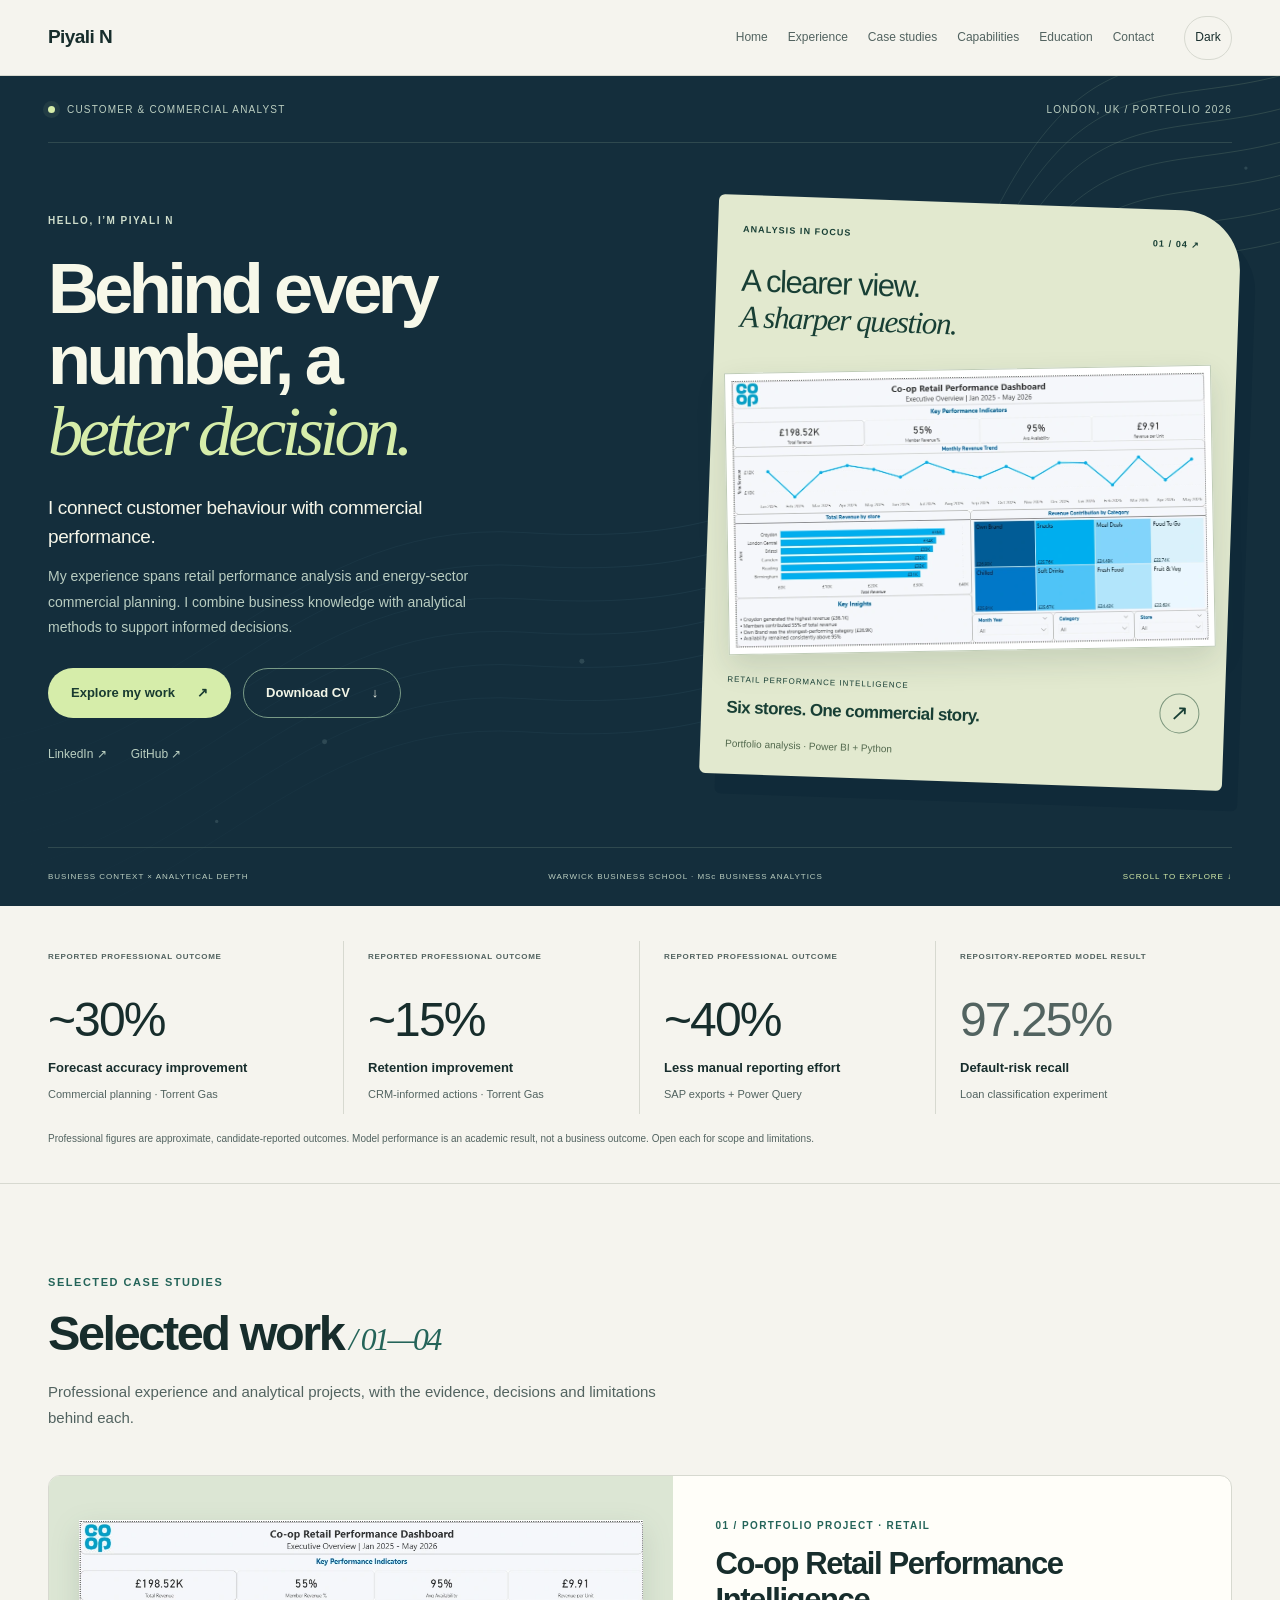
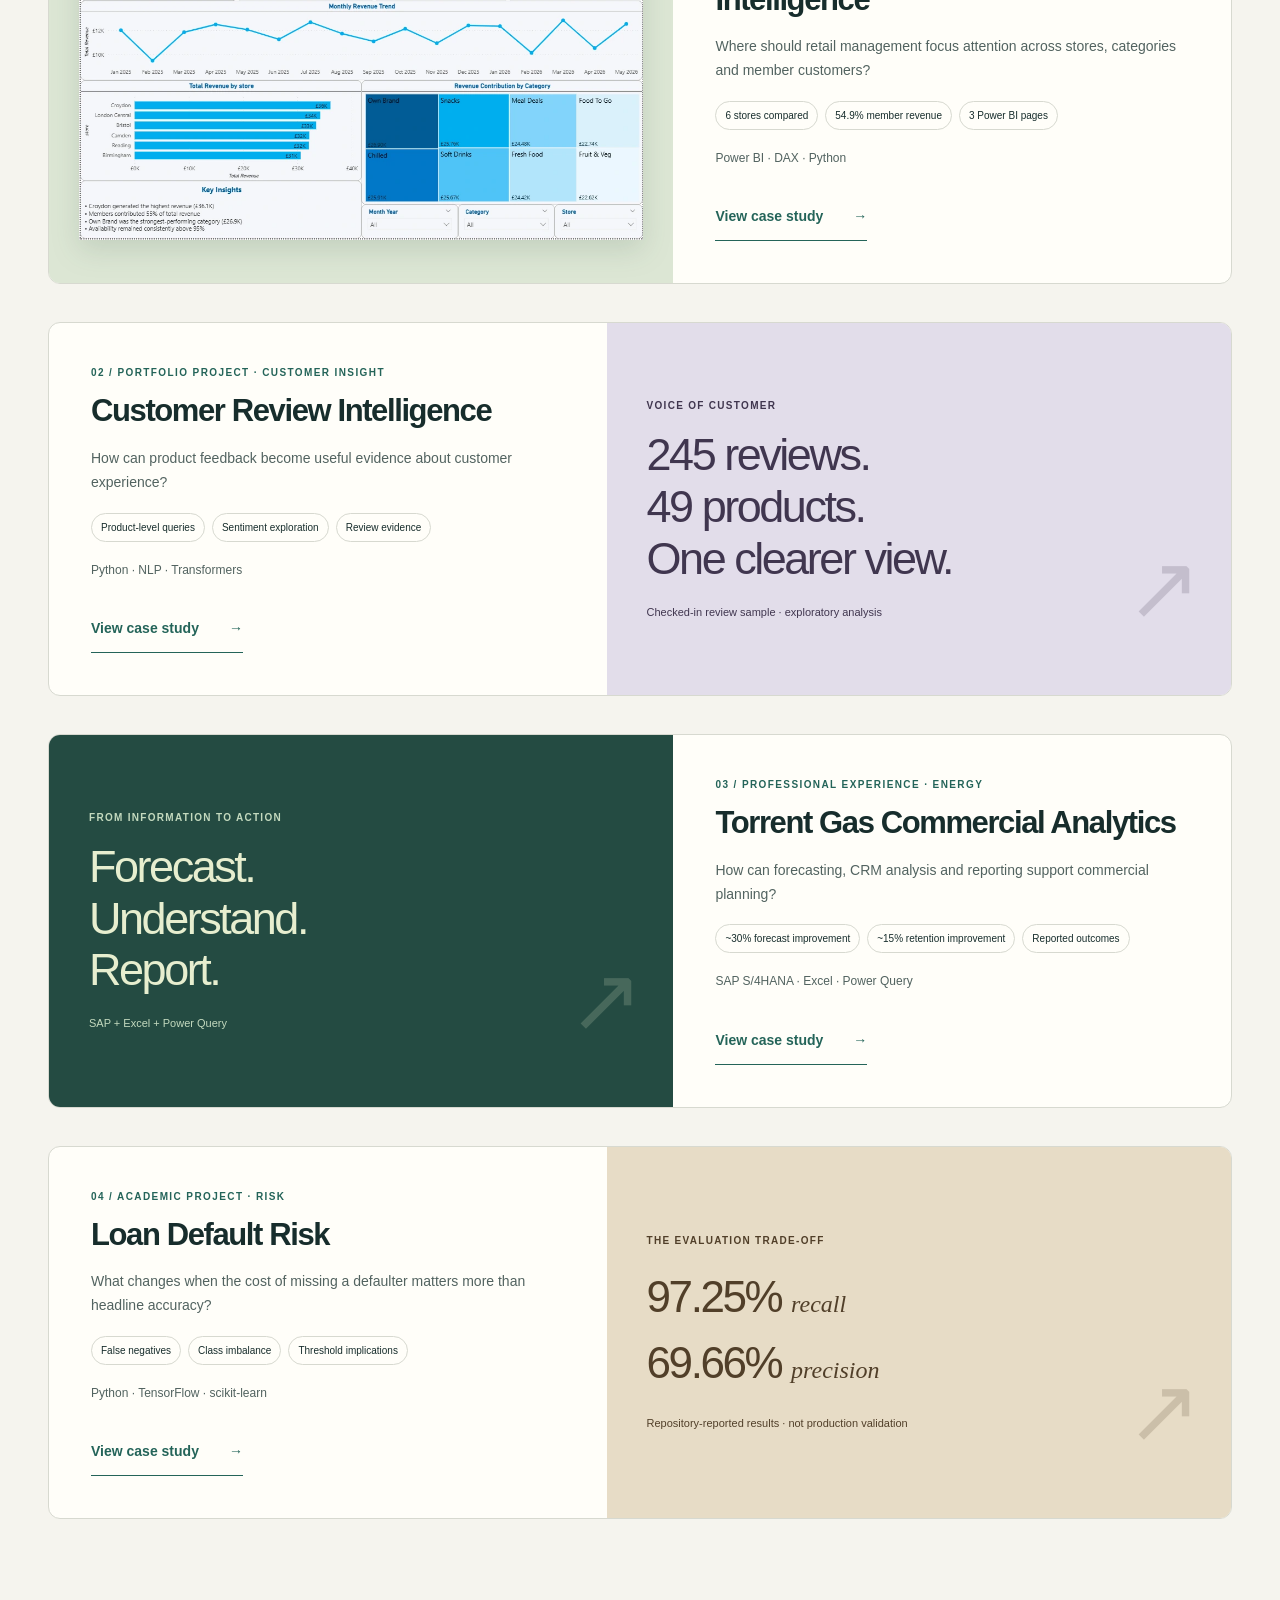
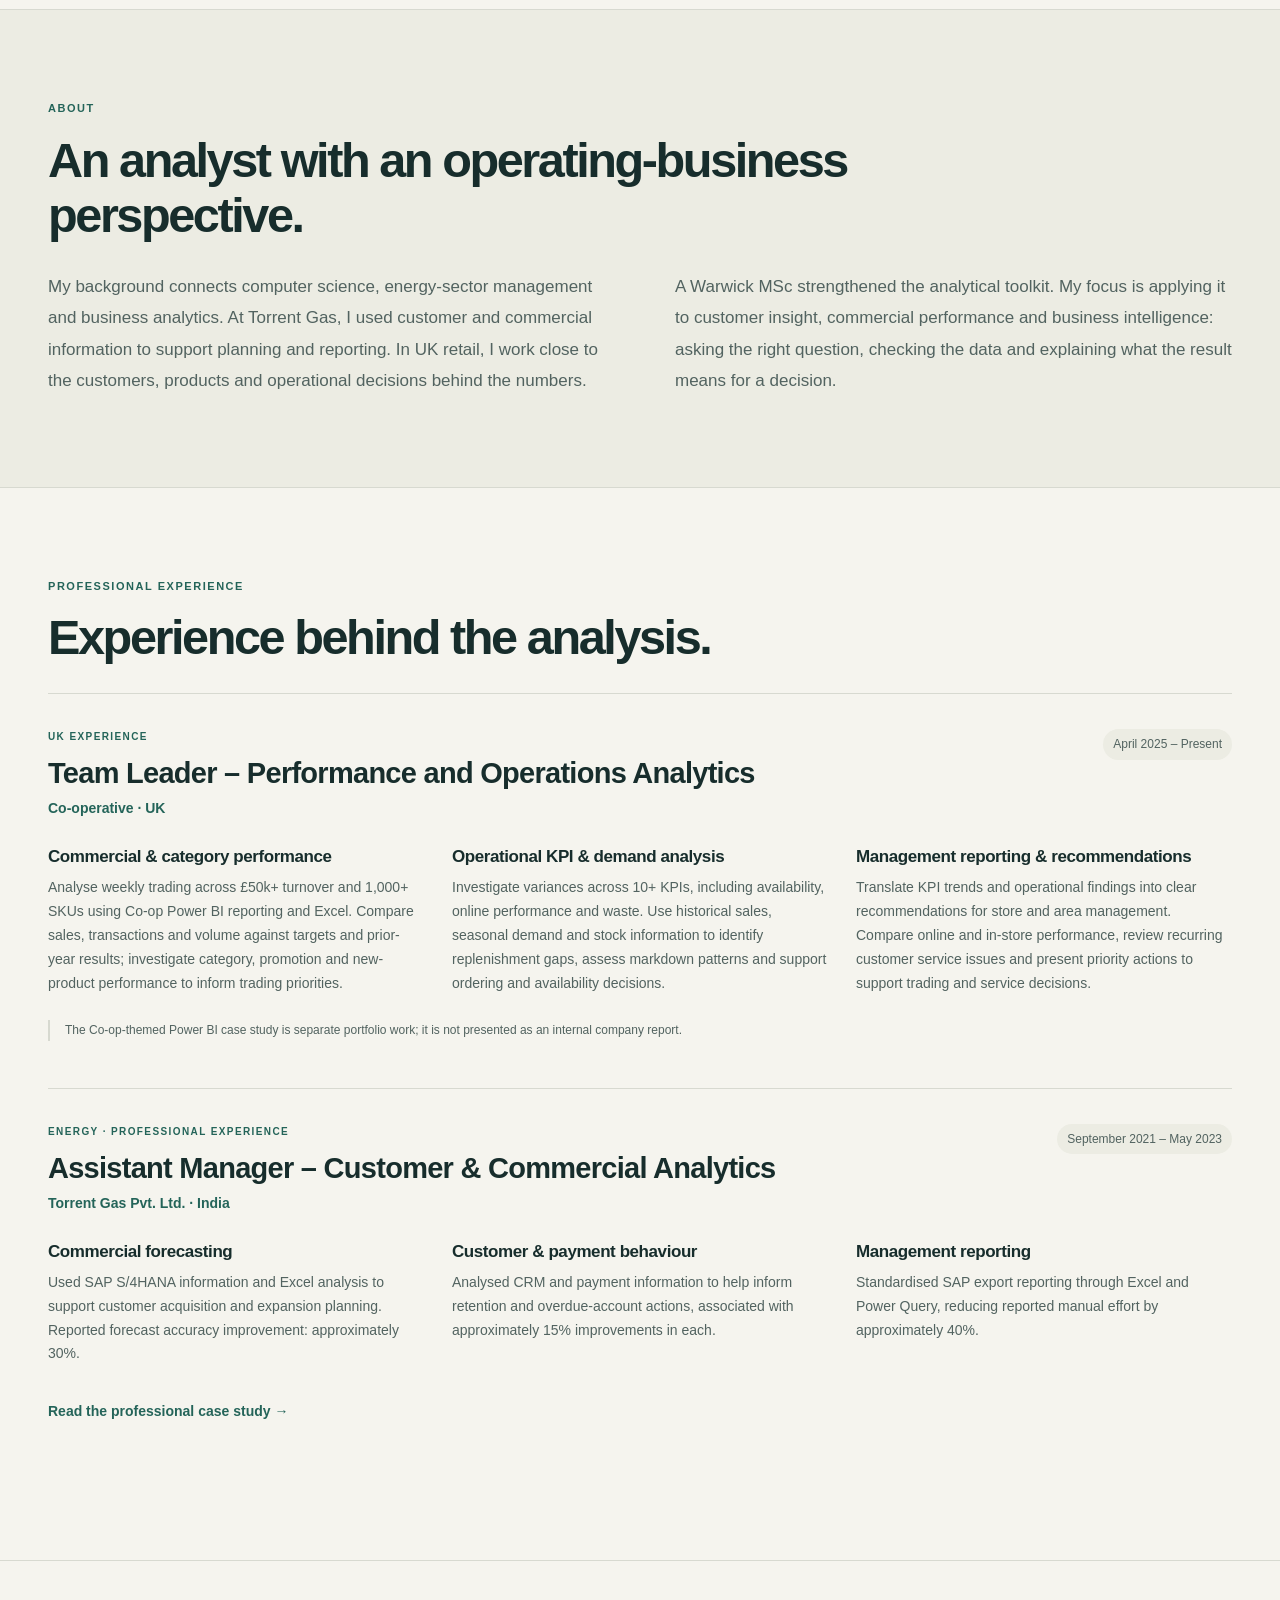
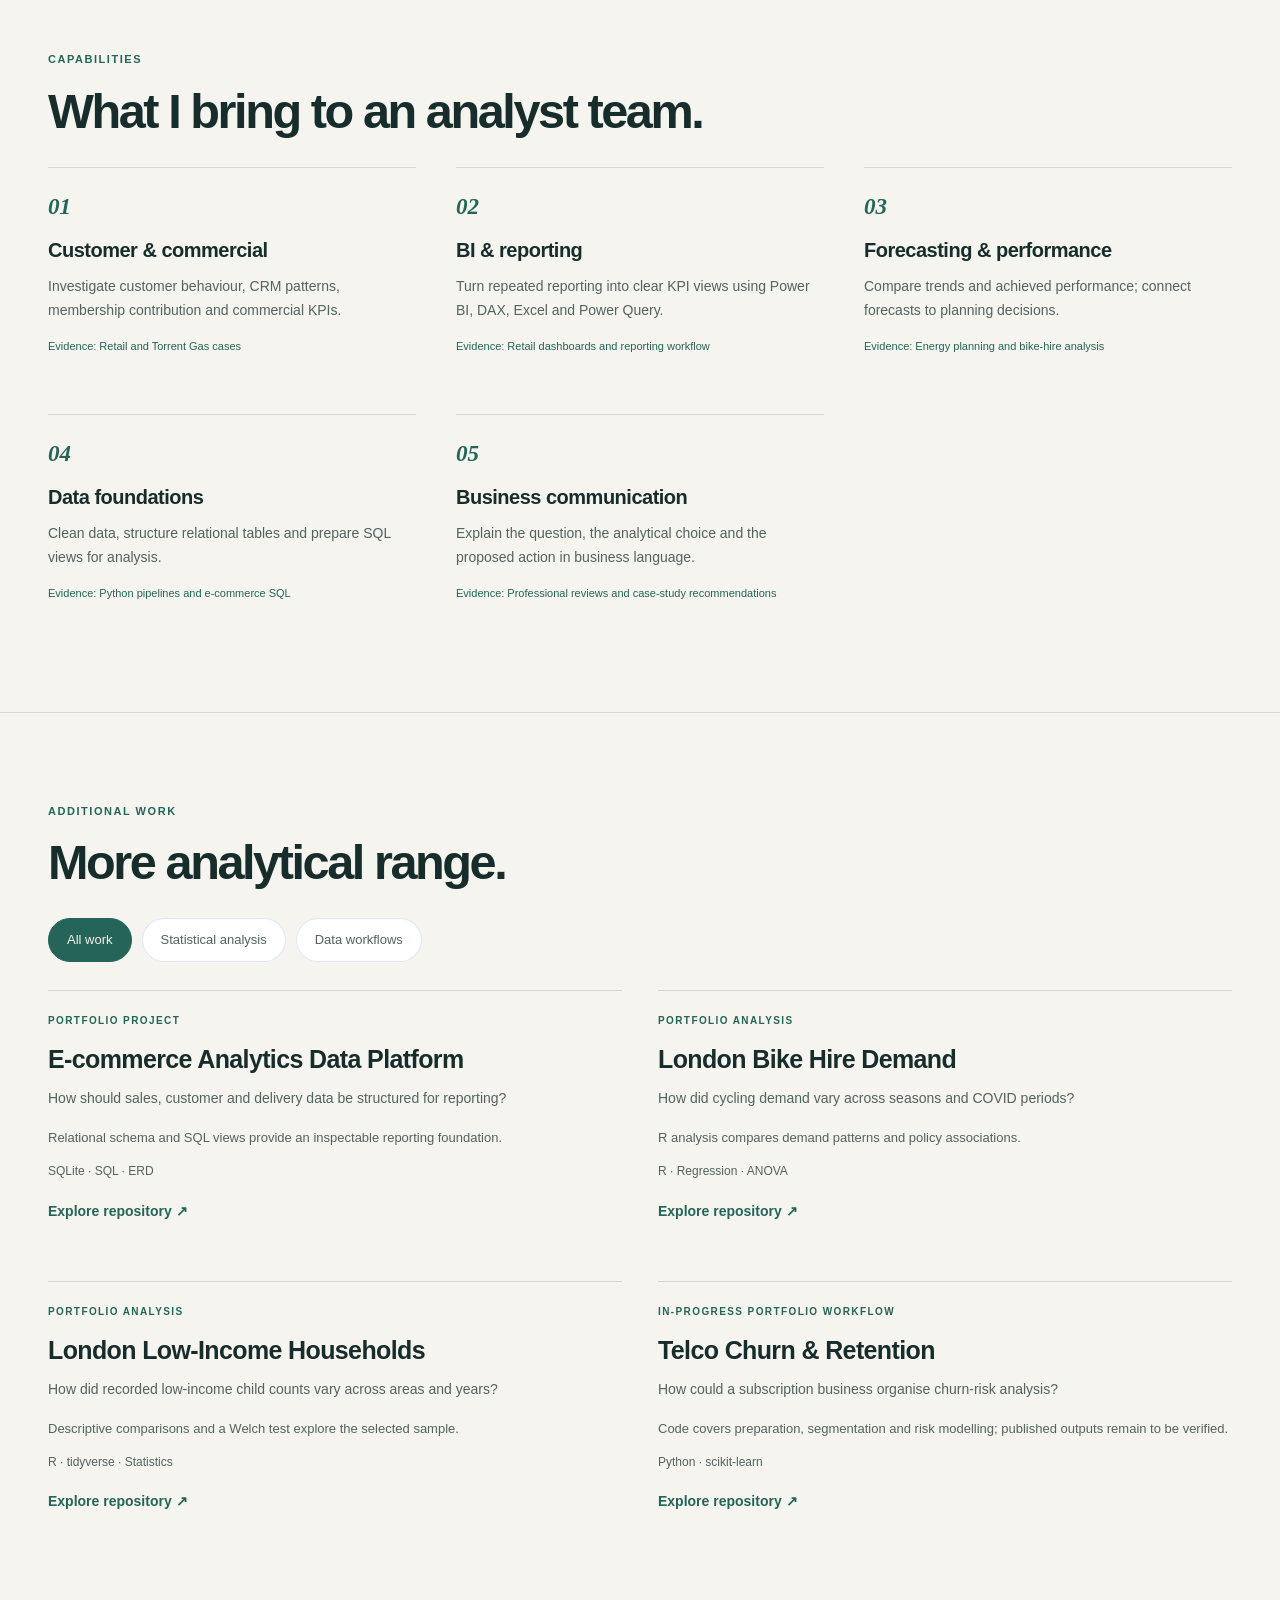
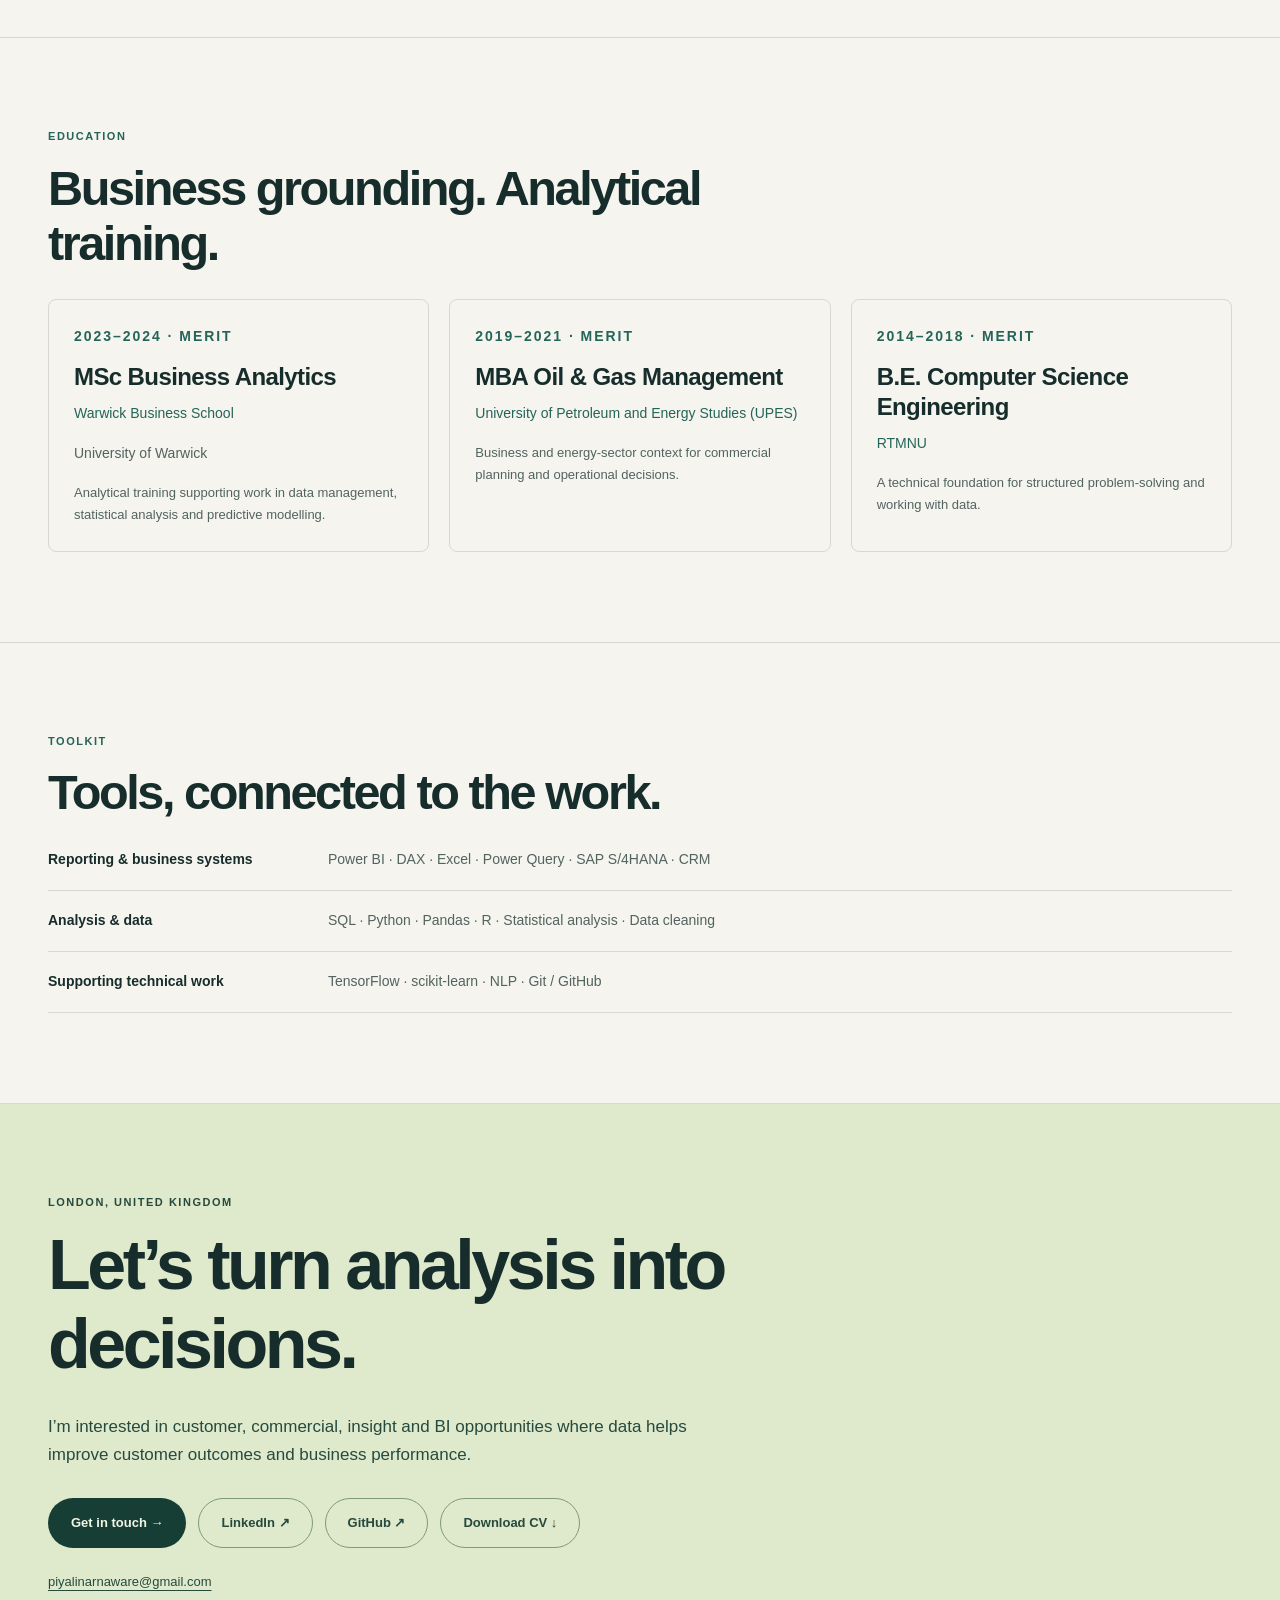
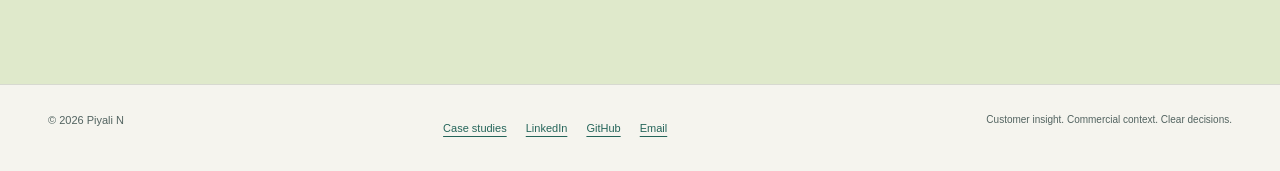
==== commit bfbdd723: "Expand UPES name and show MBA Merit" ====
--- a/index.html
+++ b/index.html
@@ -6,5 +6,5 @@
 <body><a class="skip-link" href="#main">Skip to content</a><nav class="sticky-nav" aria-label="Main navigation"><div class="container"><a class="brand" href="index.html#home">Piyali N</a><div class="nav-controls"><button class="menu-toggle" aria-expanded="false" aria-controls="main-nav" hidden>Menu</button><div class="sticky-nav-links" id="main-nav"><a href="index.html#home">Home</a><a href="index.html#experience">Experience</a><a href="index.html#case-studies">Case studies</a><a href="index.html#capabilities">Capabilities</a><a href="index.html#education">Education</a><a href="index.html#contact">Contact</a></div><button class="nav-theme-toggle" aria-label="Switch to dark theme" aria-pressed="false" hidden>Dark</button></div></div></nav>
 <main id="main"><header class="hero" id="home"><div class="container"><div class="hero-topline"><span><i></i> CUSTOMER &amp; COMMERCIAL ANALYST</span><span>LONDON, UK / PORTFOLIO 2026</span></div><div class="hero-layout"><div class="hero-copy"><p class="eyebrow">HELLO, I’M PIYALI N</p><h1>Behind every<br>number, a<br><em>better decision.</em></h1><p class="hero-line">I connect customer behaviour with commercial performance.</p><p class="hero-description">My experience spans retail performance analysis and energy-sector commercial planning. I combine business knowledge with analytical methods to support informed decisions.</p><div class="actions"><a class="button primary" href="#case-studies">Explore my work <span aria-hidden="true">↗</span></a><a class="button secondary" href="assets/Piyali-Narnaware-CV.pdf" download>Download CV <span aria-hidden="true">↓</span></a></div><div class="hero-links"><a href="https://www.linkedin.com/in/piyalinarnaware">LinkedIn ↗</a><a href="https://github.com/Piyali-Narnaware">GitHub ↗</a></div></div><a class="hero-feature" href="case-studies/retail.html"><div class="feature-label"><span>ANALYSIS IN FOCUS</span><span>01 / 04 ↗</span></div><div class="feature-statement">A clearer view.<br><em>A sharper question.</em></div><div class="dashboard-frame"><img src="assets/retail-executive.webp" alt="Actual retail Power BI report showing store revenue, member contribution and availability" width="1030" height="582"></div><div class="feature-bottom"><div><span>RETAIL PERFORMANCE INTELLIGENCE</span><strong>Six stores. One commercial story.</strong></div><span class="round-arrow" aria-hidden="true">↗</span></div><p class="feature-note">Portfolio analysis · Power BI + Python</p></a></div><div class="hero-foot"><span>BUSINESS CONTEXT × ANALYTICAL DEPTH</span><span>WARWICK BUSINESS SCHOOL · MSc BUSINESS ANALYTICS</span><a href="#case-studies">SCROLL TO EXPLORE ↓</a></div></div></header><section class="kpi-bar" aria-label="Evidence at a glance"><div class="container"><div class="kpi-grid"><a class="kpi-card " href="case-studies/torrent-gas.html#outcomes"><span class="evidence-type">Reported professional outcome</span><strong class="kpi-value">~30%</strong><span class="kpi-label">Forecast accuracy improvement</span><span class="kpi-context">Commercial planning · Torrent Gas</span></a><a class="kpi-card " href="case-studies/torrent-gas.html#outcomes"><span class="evidence-type">Reported professional outcome</span><strong class="kpi-value">~15%</strong><span class="kpi-label">Retention improvement</span><span class="kpi-context">CRM-informed actions · Torrent Gas</span></a><a class="kpi-card " href="case-studies/torrent-gas.html#outcomes"><span class="evidence-type">Reported professional outcome</span><strong class="kpi-value">~40%</strong><span class="kpi-label">Less manual reporting effort</span><span class="kpi-context">SAP exports + Power Query</span></a><a class="kpi-card model" href="case-studies/loan-default.html#findings"><span class="evidence-type">Repository-reported model result</span><strong class="kpi-value">97.25%</strong><span class="kpi-label">Default-risk recall</span><span class="kpi-context">Loan classification experiment</span></a></div><p class="proof-note">Professional figures are approximate, candidate-reported outcomes. Model performance is an academic result, not a business outcome. Open each for scope and limitations.</p></div></section><section id="case-studies" class="section"><div class="container"><p class="eyebrow">SELECTED CASE STUDIES</p><h2 class="section-title">Selected work<span class="title-accent"> / 01—04</span></h2><p class="section-intro">Professional experience and analytical projects, with the evidence, decisions and limitations behind each.</p><div class="project-grid flagship-grid"><article class="project-card"><div class="project-img"><img src="assets/retail-executive.webp" alt="Actual Power BI executive overview: revenue, membership, availability and store comparisons" width="1030" height="582" loading="lazy"></div><div class="project-body"><p class="eyebrow">01 / Portfolio project · Retail</p><h3 class="project-title">Co-op Retail Performance Intelligence</h3><p class="project-question">Where should retail management focus attention across stores, categories and member customers?</p><ul class="signals"><li>6 stores compared</li><li>54.9% member revenue</li><li>3 Power BI pages</li></ul><p class="tools">Power BI · DAX · Python</p><a class="text-link" href="case-studies/retail.html">View case study <span aria-hidden="true">→</span><span class="sr-only">: Co-op Retail Performance Intelligence</span></a></div></article><article class="project-card"><div class="project-img"><div class="card-visual review-visual"><span>VOICE OF CUSTOMER</span><strong>245 reviews.<br>49 products.<br>One clearer view.</strong><small>Checked-in review sample · exploratory analysis</small></div></div><div class="project-body"><p class="eyebrow">02 / Portfolio project · Customer insight</p><h3 class="project-title">Customer Review Intelligence</h3><p class="project-question">How can product feedback become useful evidence about customer experience?</p><ul class="signals"><li>Product-level queries</li><li>Sentiment exploration</li><li>Review evidence</li></ul><p class="tools">Python · NLP · Transformers</p><a class="text-link" href="case-studies/customer-reviews.html">View case study <span aria-hidden="true">→</span><span class="sr-only">: Customer Review Intelligence</span></a></div></article><article class="project-card"><div class="project-img"><div class="card-visual energy-visual"><span>FROM INFORMATION TO ACTION</span><strong>Forecast.<br>Understand.<br>Report.</strong><small>SAP + Excel + Power Query</small></div></div><div class="project-body"><p class="eyebrow">03 / Professional experience · Energy</p><h3 class="project-title">Torrent Gas Commercial Analytics</h3><p class="project-question">How can forecasting, CRM analysis and reporting support commercial planning?</p><ul class="signals"><li>~30% forecast improvement</li><li>~15% retention improvement</li><li>Reported outcomes</li></ul><p class="tools">SAP S/4HANA · Excel · Power Query</p><a class="text-link" href="case-studies/torrent-gas.html">View case study <span aria-hidden="true">→</span><span class="sr-only">: Torrent Gas Commercial Analytics</span></a></div></article><article class="project-card"><div class="project-img"><div class="card-visual risk-visual"><span>THE EVALUATION TRADE-OFF</span><strong>97.25% <small>recall</small><br>69.66% <small>precision</small></strong><small>Repository-reported results · not production validation</small></div></div><div class="project-body"><p class="eyebrow">04 / Academic project · Risk</p><h3 class="project-title">Loan Default Risk</h3><p class="project-question">What changes when the cost of missing a defaulter matters more than headline accuracy?</p><ul class="signals"><li>False negatives</li><li>Class imbalance</li><li>Threshold implications</li></ul><p class="tools">Python · TensorFlow · scikit-learn</p><a class="text-link" href="case-studies/loan-default.html">View case study <span aria-hidden="true">→</span><span class="sr-only">: Loan Default Risk</span></a></div></article></div></div></section><section id="about" class="section"><div class="container"><p class="eyebrow">ABOUT</p><h2 class="section-title">An analyst with an operating-business perspective.</h2><div class="about-split"><p>My background connects computer science, energy-sector management and business analytics. At Torrent Gas, I used customer and commercial information to support planning and reporting. In UK retail, I work close to the customers, products and operational decisions behind the numbers.</p><p>A Warwick MSc strengthened the analytical toolkit. My focus is applying it to customer insight, commercial performance and business intelligence: asking the right question, checking the data and explaining what the result means for a decision.</p></div></div></section><section id="experience" class="section"><div class="container"><p class="eyebrow">PROFESSIONAL EXPERIENCE</p><h2 class="section-title">Experience behind the analysis.</h2><div class="experience-list"><article class="exp-card"><div class="exp-header"><div><p class="eyebrow">UK EXPERIENCE</p><h3>Team Leader – Performance and Operations Analytics</h3><p class="exp-company">Co-operative · UK</p></div><p class="exp-date">April 2025 – Present</p></div><div class="workstreams"><div><h4>Commercial &amp; category performance</h4><p>Analyse weekly trading across £50k+ turnover and 1,000+ SKUs using Co-op Power BI reporting and Excel. Compare sales, transactions and volume against targets and prior-year results; investigate category, promotion and new-product performance to inform trading priorities.</p></div><div><h4>Operational KPI &amp; demand analysis</h4><p>Investigate variances across 10+ KPIs, including availability, online performance and waste. Use historical sales, seasonal demand and stock information to identify replenishment gaps, assess markdown patterns and support ordering and availability decisions.</p></div><div><h4>Management reporting &amp; recommendations</h4><p>Translate KPI trends and operational findings into clear recommendations for store and area management. Compare online and in-store performance, review recurring customer service issues and present priority actions to support trading and service decisions.</p></div></div><p class="scope-line">The Co-op-themed Power BI case study is separate portfolio work; it is not presented as an internal company report.</p></article>
 <article class="exp-card"><div class="exp-header"><div><p class="eyebrow">ENERGY · PROFESSIONAL EXPERIENCE</p><h3>Assistant Manager – Customer &amp; Commercial Analytics</h3><p class="exp-company">Torrent Gas Pvt. Ltd. · India</p></div><p class="exp-date">September 2021 – May 2023</p></div><div class="workstreams"><div><h4>Commercial forecasting</h4><p>Used SAP S/4HANA information and Excel analysis to support customer acquisition and expansion planning. Reported forecast accuracy improvement: approximately 30%.</p></div><div><h4>Customer &amp; payment behaviour</h4><p>Analysed CRM and payment information to help inform retention and overdue-account actions, associated with approximately 15% improvements in each.</p></div><div><h4>Management reporting</h4><p>Standardised SAP export reporting through Excel and Power Query, reducing reported manual effort by approximately 40%.</p></div></div><a class="text-link" href="case-studies/torrent-gas.html">Read the professional case study →</a></article>
-</div></div></section><section id="capabilities" class="section"><div class="container"><p class="eyebrow">CAPABILITIES</p><h2 class="section-title">What I bring to an analyst team.</h2><div class="capability-grid"><article><span class="cap-number">01</span><h3>Customer & commercial</h3><p>Investigate customer behaviour, CRM patterns, membership contribution and commercial KPIs.</p><p class="cap-proof">Evidence: Retail and Torrent Gas cases</p></article><article><span class="cap-number">02</span><h3>BI & reporting</h3><p>Turn repeated reporting into clear KPI views using Power BI, DAX, Excel and Power Query.</p><p class="cap-proof">Evidence: Retail dashboards and reporting workflow</p></article><article><span class="cap-number">03</span><h3>Forecasting & performance</h3><p>Compare trends and achieved performance; connect forecasts to planning decisions.</p><p class="cap-proof">Evidence: Energy planning and bike-hire analysis</p></article><article><span class="cap-number">04</span><h3>Data foundations</h3><p>Clean data, structure relational tables and prepare SQL views for analysis.</p><p class="cap-proof">Evidence: Python pipelines and e-commerce SQL</p></article><article><span class="cap-number">05</span><h3>Business communication</h3><p>Explain the question, the analytical choice and the proposed action in business language.</p><p class="cap-proof">Evidence: Professional reviews and case-study recommendations</p></article></div></div></section><section id="additional-work" class="section"><div class="container"><p class="eyebrow">ADDITIONAL WORK</p><h2 class="section-title">More analytical range.</h2><div class="filter-bar" role="group" aria-label="Filter additional work" hidden><button class="filter-btn active" data-filter="all" aria-pressed="true">All work</button><button class="filter-btn" data-filter="analysis" aria-pressed="false">Statistical analysis</button><button class="filter-btn" data-filter="data" aria-pressed="false">Data workflows</button></div><p class="sr-only" id="filter-status" aria-live="polite"></p><div class="additional-grid"><article class="additional-card" data-category="data"><p class="eyebrow">Portfolio project</p><h3>E-commerce Analytics Data Platform</h3><p>How should sales, customer and delivery data be structured for reporting?</p><p class="secondary-copy">Relational schema and SQL views provide an inspectable reporting foundation.</p><p class="tools">SQLite · SQL · ERD</p><a href="https://github.com/Piyali-Narnaware/E-commerce" class="text-link">Explore repository ↗</a></article><article class="additional-card" data-category="analysis"><p class="eyebrow">Portfolio analysis</p><h3>London Bike Hire Demand</h3><p>How did cycling demand vary across seasons and COVID periods?</p><p class="secondary-copy">R analysis compares demand patterns and policy associations.</p><p class="tools">R · Regression · ANOVA</p><a href="https://github.com/Piyali-Narnaware/London-Bike-Hire-Demand-Analysis" class="text-link">Explore repository ↗</a></article><article class="additional-card" data-category="analysis"><p class="eyebrow">Portfolio analysis</p><h3>London Low-Income Households</h3><p>How did recorded low-income child counts vary across areas and years?</p><p class="secondary-copy">Descriptive comparisons and a Welch test explore the selected sample.</p><p class="tools">R · tidyverse · Statistics</p><a href="https://github.com/Piyali-Narnaware/London-Low-Income-Household-Analysis" class="text-link">Explore repository ↗</a></article><article class="additional-card" data-category="data"><p class="eyebrow">In-progress portfolio workflow</p><h3>Telco Churn & Retention</h3><p>How could a subscription business organise churn-risk analysis?</p><p class="secondary-copy">Code covers preparation, segmentation and risk modelling; published outputs remain to be verified.</p><p class="tools">Python · scikit-learn</p><a href="https://github.com/Piyali-Narnaware/telco-churn" class="text-link">Explore repository ↗</a></article></div></div></section><section id="education" class="section"><div class="container"><p class="eyebrow">EDUCATION</p><h2 class="section-title">Business grounding. Analytical training.</h2><div class="education-grid"><article class="edu-card"><p class="eyebrow">2023–2024 · MERIT</p><h3>MSc Business Analytics</h3><p class="sub">Warwick Business School</p><p>University of Warwick</p><p class="secondary-copy">Analytical training supporting work in data management, statistical analysis and predictive modelling.</p></article><article class="edu-card"><p class="eyebrow">2019–2021</p><h3>MBA Oil &amp; Gas Management</h3><p class="sub">UPES</p><p class="secondary-copy">Business and energy-sector context for commercial planning and operational decisions.</p></article><article class="edu-card"><p class="eyebrow">2014–2018 · MERIT</p><h3>B.E. Computer Science Engineering</h3><p class="sub">RTMNU</p><p class="secondary-copy">A technical foundation for structured problem-solving and working with data.</p></article></div></div></section><section id="toolkit" class="section"><div class="container"><p class="eyebrow">TOOLKIT</p><h2 class="section-title">Tools, connected to the work.</h2><dl class="toolkit"><div><dt>Reporting & business systems</dt><dd>Power BI · DAX · Excel · Power Query · SAP S/4HANA · CRM</dd></div><div><dt>Analysis & data</dt><dd>SQL · Python · Pandas · R · Statistical analysis · Data cleaning</dd></div><div><dt>Supporting technical work</dt><dd>TensorFlow · scikit-learn · NLP · Git / GitHub</dd></div></dl></div></section><section id="contact" class="section"><div class="container"><p class="eyebrow">LONDON, UNITED KINGDOM</p><h2 class="section-title">Let’s turn analysis into decisions.</h2><p class="contact-copy">I’m interested in customer, commercial, insight and BI opportunities where data helps improve customer outcomes and business performance.</p><div class="actions"><a href="mailto:piyalinarnaware@gmail.com" class="button primary">Get in touch →</a><a href="https://www.linkedin.com/in/piyalinarnaware" class="button outline">LinkedIn ↗</a><a href="https://github.com/Piyali-Narnaware" class="button outline">GitHub ↗</a><a class="button outline" href="assets/Piyali-Narnaware-CV.pdf" download>Download CV ↓</a></div><p class="contact-email"><a href="mailto:piyalinarnaware@gmail.com">piyalinarnaware@gmail.com</a></p></div></section></main>
+</div></div></section><section id="capabilities" class="section"><div class="container"><p class="eyebrow">CAPABILITIES</p><h2 class="section-title">What I bring to an analyst team.</h2><div class="capability-grid"><article><span class="cap-number">01</span><h3>Customer & commercial</h3><p>Investigate customer behaviour, CRM patterns, membership contribution and commercial KPIs.</p><p class="cap-proof">Evidence: Retail and Torrent Gas cases</p></article><article><span class="cap-number">02</span><h3>BI & reporting</h3><p>Turn repeated reporting into clear KPI views using Power BI, DAX, Excel and Power Query.</p><p class="cap-proof">Evidence: Retail dashboards and reporting workflow</p></article><article><span class="cap-number">03</span><h3>Forecasting & performance</h3><p>Compare trends and achieved performance; connect forecasts to planning decisions.</p><p class="cap-proof">Evidence: Energy planning and bike-hire analysis</p></article><article><span class="cap-number">04</span><h3>Data foundations</h3><p>Clean data, structure relational tables and prepare SQL views for analysis.</p><p class="cap-proof">Evidence: Python pipelines and e-commerce SQL</p></article><article><span class="cap-number">05</span><h3>Business communication</h3><p>Explain the question, the analytical choice and the proposed action in business language.</p><p class="cap-proof">Evidence: Professional reviews and case-study recommendations</p></article></div></div></section><section id="additional-work" class="section"><div class="container"><p class="eyebrow">ADDITIONAL WORK</p><h2 class="section-title">More analytical range.</h2><div class="filter-bar" role="group" aria-label="Filter additional work" hidden><button class="filter-btn active" data-filter="all" aria-pressed="true">All work</button><button class="filter-btn" data-filter="analysis" aria-pressed="false">Statistical analysis</button><button class="filter-btn" data-filter="data" aria-pressed="false">Data workflows</button></div><p class="sr-only" id="filter-status" aria-live="polite"></p><div class="additional-grid"><article class="additional-card" data-category="data"><p class="eyebrow">Portfolio project</p><h3>E-commerce Analytics Data Platform</h3><p>How should sales, customer and delivery data be structured for reporting?</p><p class="secondary-copy">Relational schema and SQL views provide an inspectable reporting foundation.</p><p class="tools">SQLite · SQL · ERD</p><a href="https://github.com/Piyali-Narnaware/E-commerce" class="text-link">Explore repository ↗</a></article><article class="additional-card" data-category="analysis"><p class="eyebrow">Portfolio analysis</p><h3>London Bike Hire Demand</h3><p>How did cycling demand vary across seasons and COVID periods?</p><p class="secondary-copy">R analysis compares demand patterns and policy associations.</p><p class="tools">R · Regression · ANOVA</p><a href="https://github.com/Piyali-Narnaware/London-Bike-Hire-Demand-Analysis" class="text-link">Explore repository ↗</a></article><article class="additional-card" data-category="analysis"><p class="eyebrow">Portfolio analysis</p><h3>London Low-Income Households</h3><p>How did recorded low-income child counts vary across areas and years?</p><p class="secondary-copy">Descriptive comparisons and a Welch test explore the selected sample.</p><p class="tools">R · tidyverse · Statistics</p><a href="https://github.com/Piyali-Narnaware/London-Low-Income-Household-Analysis" class="text-link">Explore repository ↗</a></article><article class="additional-card" data-category="data"><p class="eyebrow">In-progress portfolio workflow</p><h3>Telco Churn & Retention</h3><p>How could a subscription business organise churn-risk analysis?</p><p class="secondary-copy">Code covers preparation, segmentation and risk modelling; published outputs remain to be verified.</p><p class="tools">Python · scikit-learn</p><a href="https://github.com/Piyali-Narnaware/telco-churn" class="text-link">Explore repository ↗</a></article></div></div></section><section id="education" class="section"><div class="container"><p class="eyebrow">EDUCATION</p><h2 class="section-title">Business grounding. Analytical training.</h2><div class="education-grid"><article class="edu-card"><p class="eyebrow">2023–2024 · MERIT</p><h3>MSc Business Analytics</h3><p class="sub">Warwick Business School</p><p>University of Warwick</p><p class="secondary-copy">Analytical training supporting work in data management, statistical analysis and predictive modelling.</p></article><article class="edu-card"><p class="eyebrow">2019–2021 · MERIT</p><h3>MBA Oil &amp; Gas Management</h3><p class="sub">University of Petroleum and Energy Studies (UPES)</p><p class="secondary-copy">Business and energy-sector context for commercial planning and operational decisions.</p></article><article class="edu-card"><p class="eyebrow">2014–2018 · MERIT</p><h3>B.E. Computer Science Engineering</h3><p class="sub">RTMNU</p><p class="secondary-copy">A technical foundation for structured problem-solving and working with data.</p></article></div></div></section><section id="toolkit" class="section"><div class="container"><p class="eyebrow">TOOLKIT</p><h2 class="section-title">Tools, connected to the work.</h2><dl class="toolkit"><div><dt>Reporting & business systems</dt><dd>Power BI · DAX · Excel · Power Query · SAP S/4HANA · CRM</dd></div><div><dt>Analysis & data</dt><dd>SQL · Python · Pandas · R · Statistical analysis · Data cleaning</dd></div><div><dt>Supporting technical work</dt><dd>TensorFlow · scikit-learn · NLP · Git / GitHub</dd></div></dl></div></section><section id="contact" class="section"><div class="container"><p class="eyebrow">LONDON, UNITED KINGDOM</p><h2 class="section-title">Let’s turn analysis into decisions.</h2><p class="contact-copy">I’m interested in customer, commercial, insight and BI opportunities where data helps improve customer outcomes and business performance.</p><div class="actions"><a href="mailto:piyalinarnaware@gmail.com" class="button primary">Get in touch →</a><a href="https://www.linkedin.com/in/piyalinarnaware" class="button outline">LinkedIn ↗</a><a href="https://github.com/Piyali-Narnaware" class="button outline">GitHub ↗</a><a class="button outline" href="assets/Piyali-Narnaware-CV.pdf" download>Download CV ↓</a></div><p class="contact-email"><a href="mailto:piyalinarnaware@gmail.com">piyalinarnaware@gmail.com</a></p></div></section></main>
 <footer class="footer"><div class="container"><span>© 2026 Piyali N</span><div><a href="index.html#case-studies">Case studies</a> <a href="https://www.linkedin.com/in/piyalinarnaware">LinkedIn</a> <a href="https://github.com/Piyali-Narnaware">GitHub</a> <a href="mailto:piyalinarnaware@gmail.com">Email</a></div><span>Customer insight. Commercial context. Clear decisions.</span></div></footer></body></html>
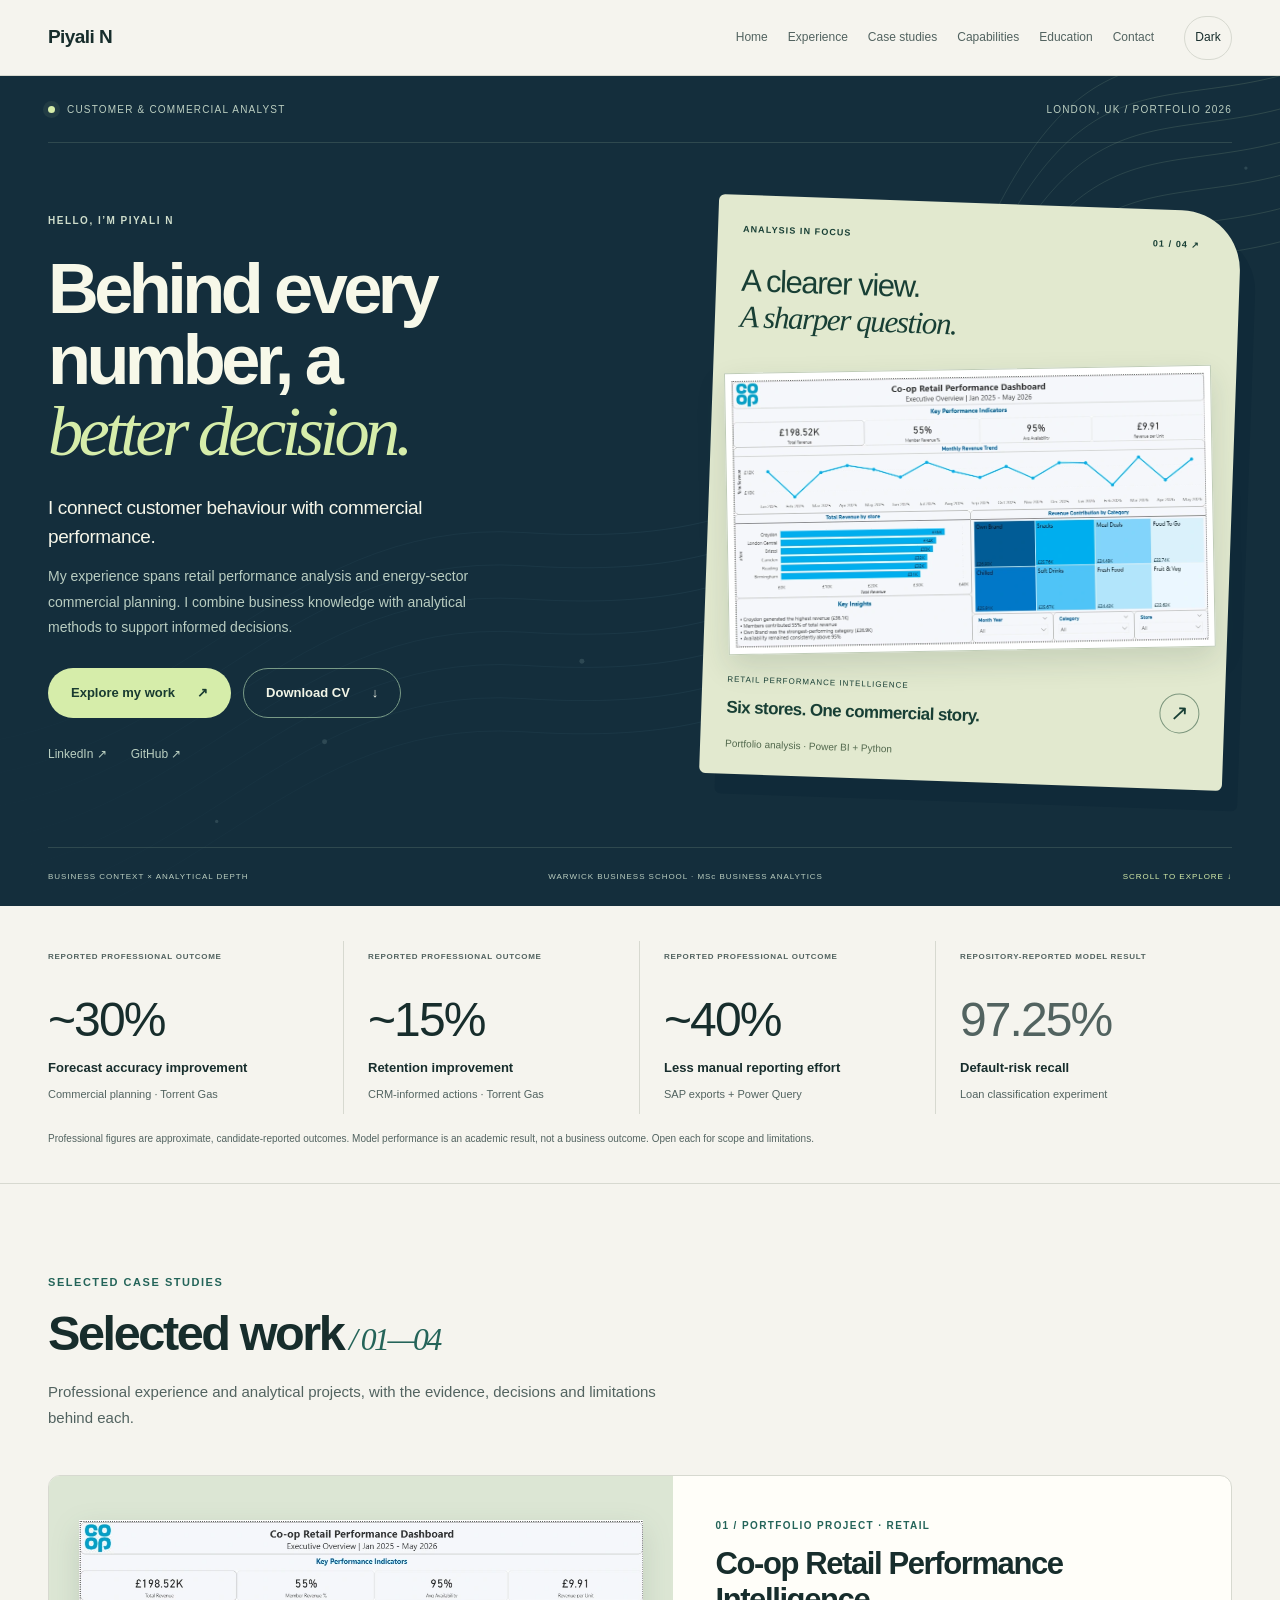
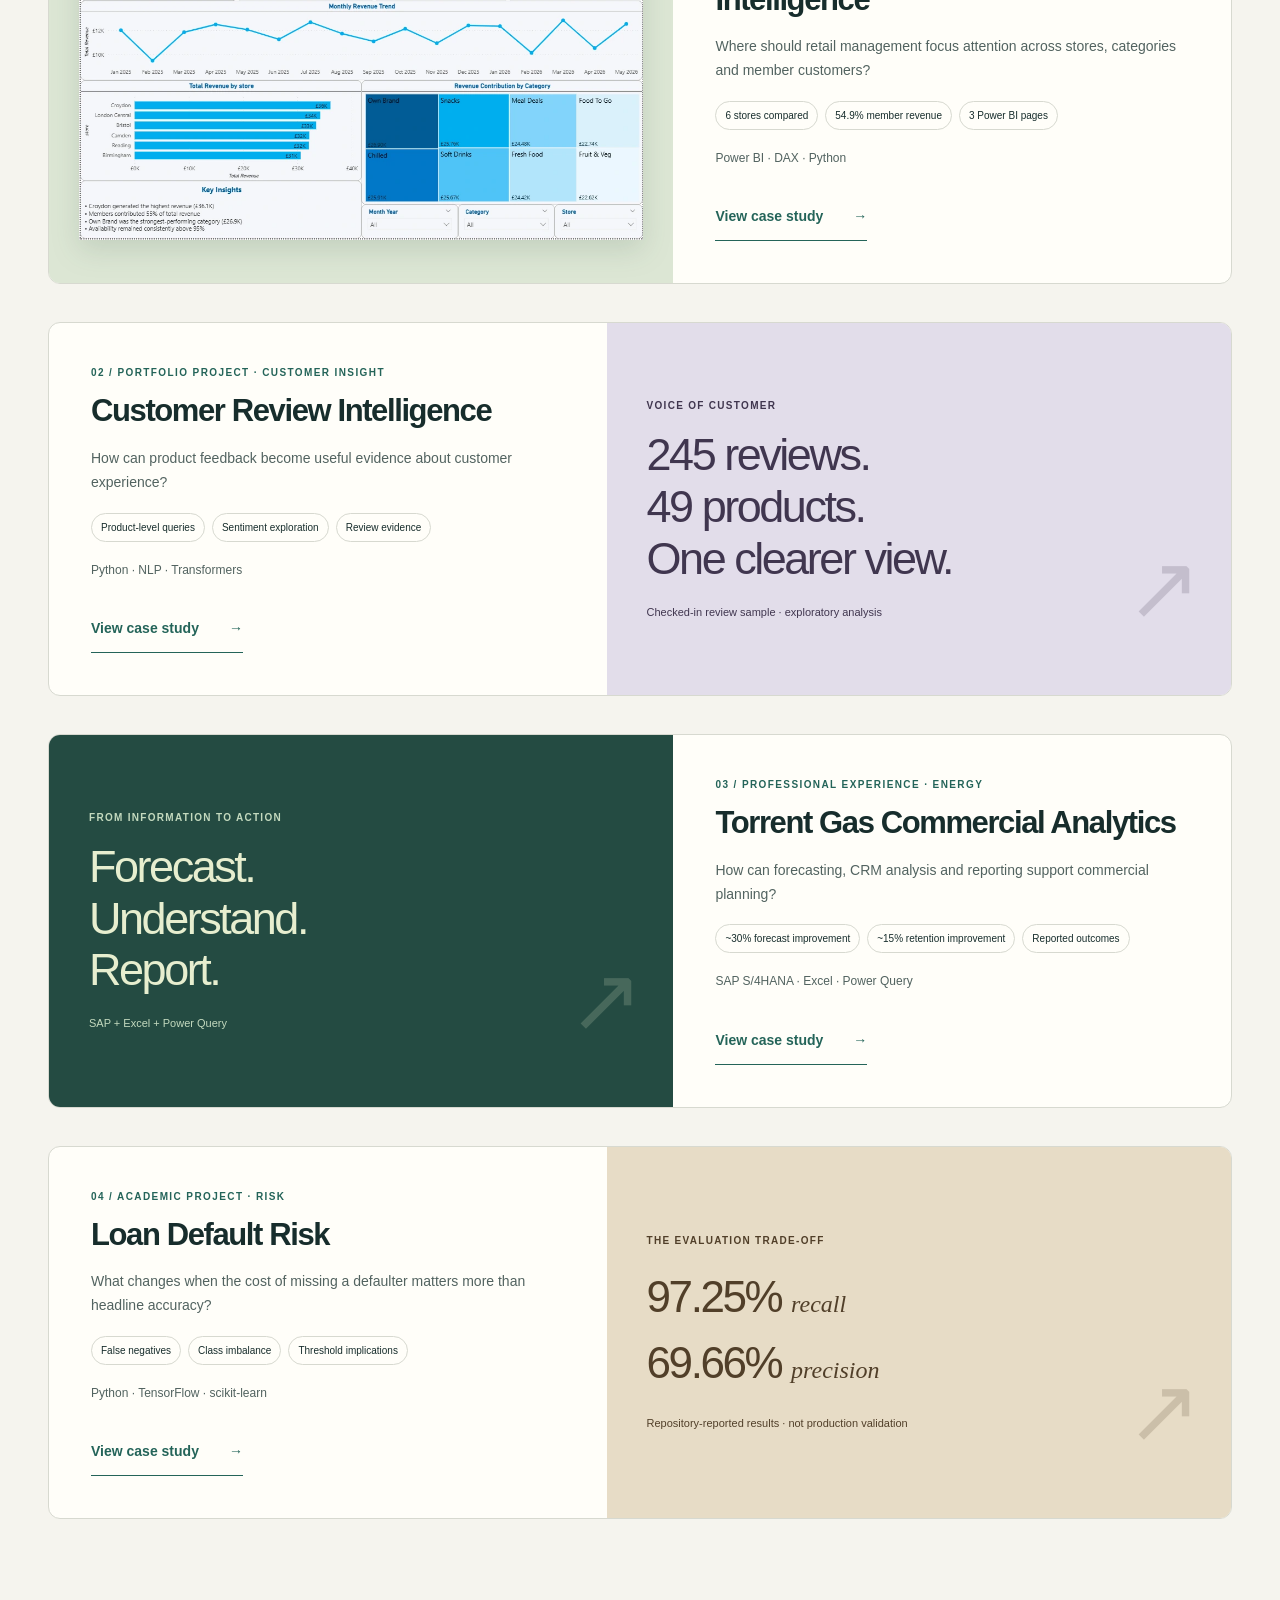
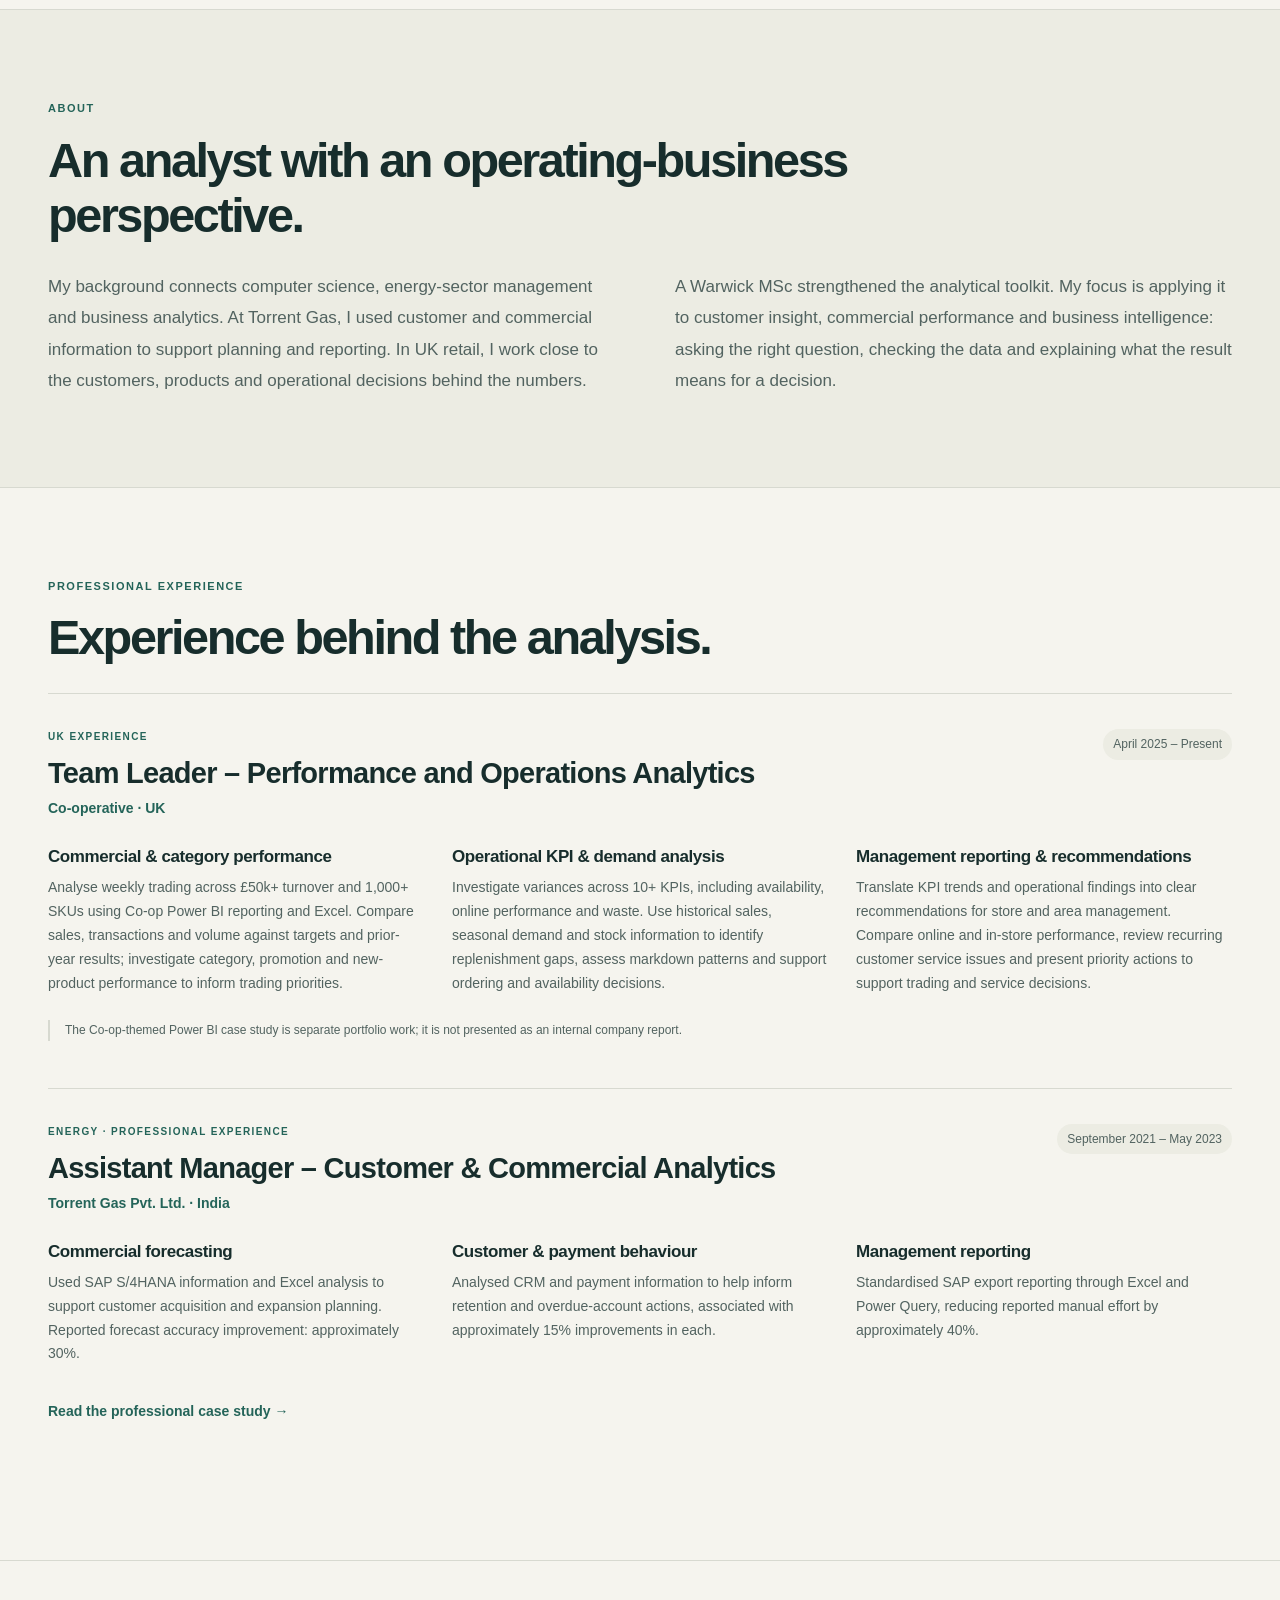
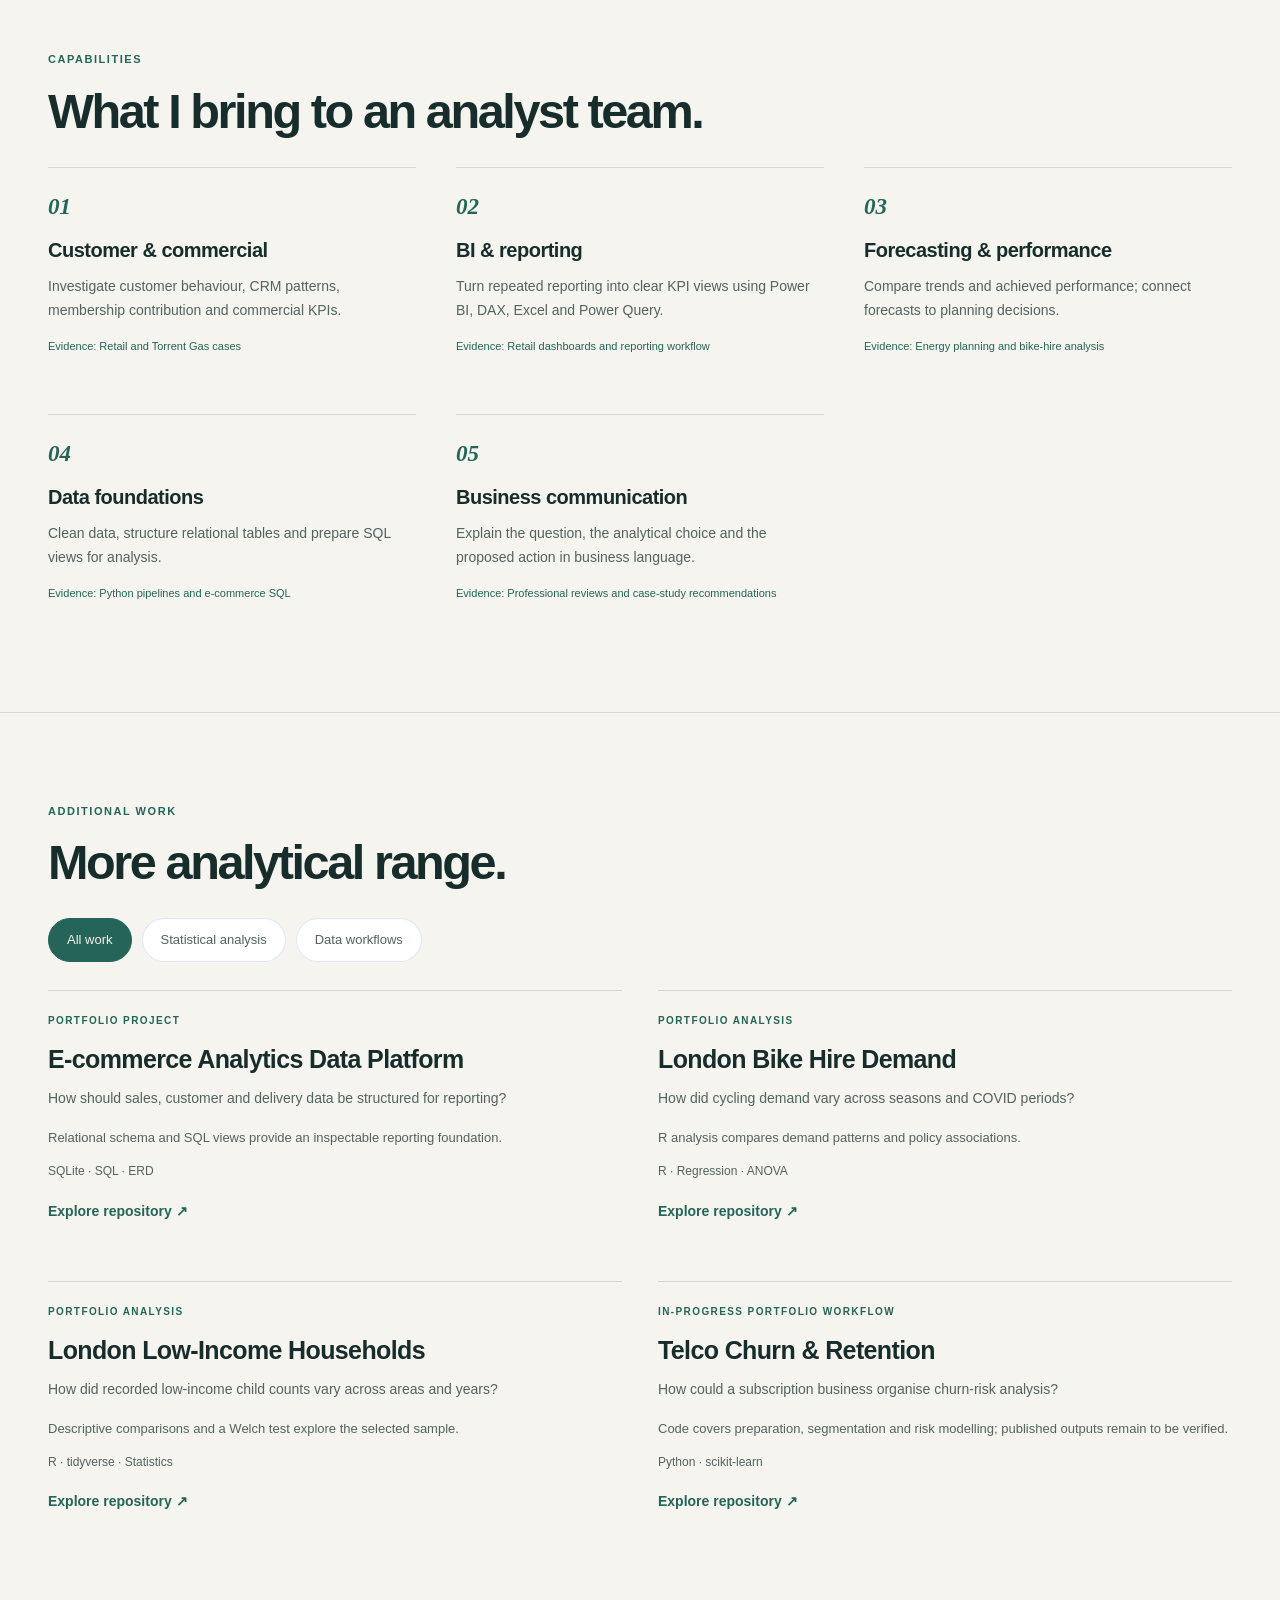
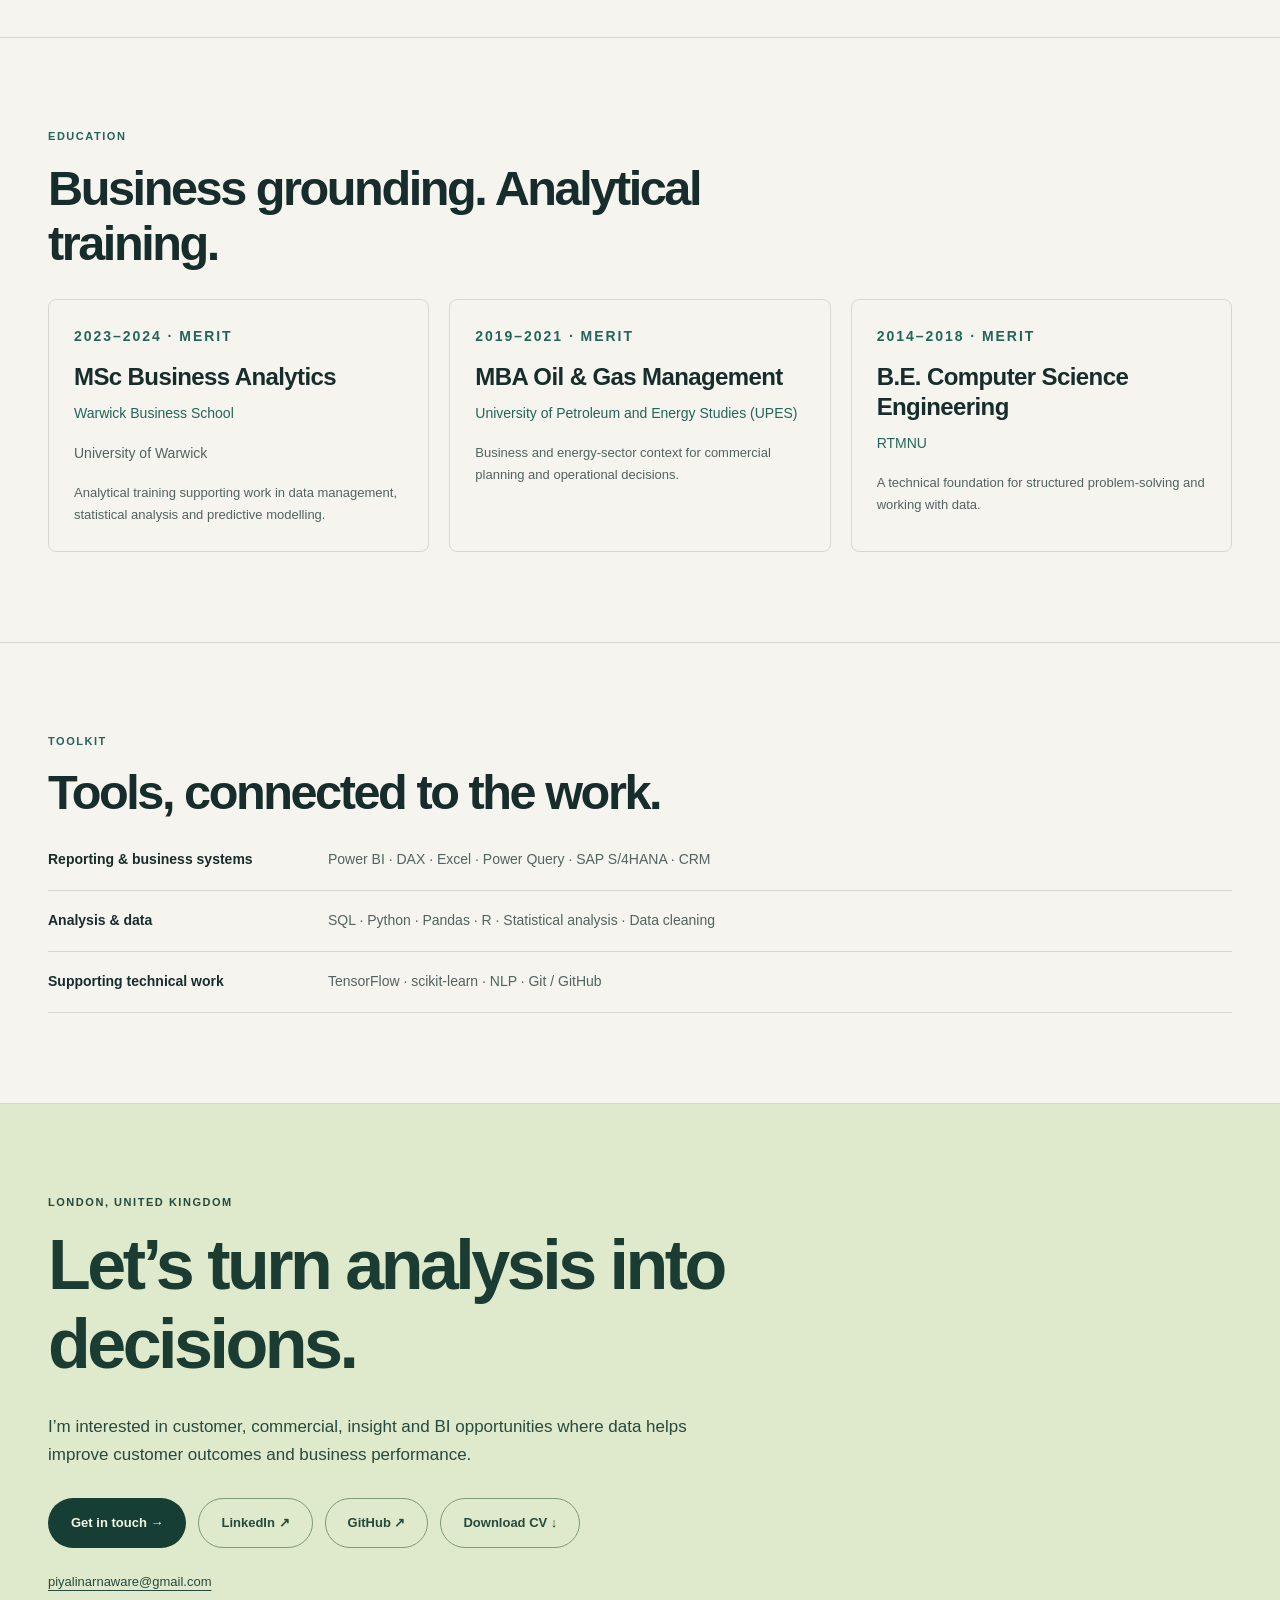
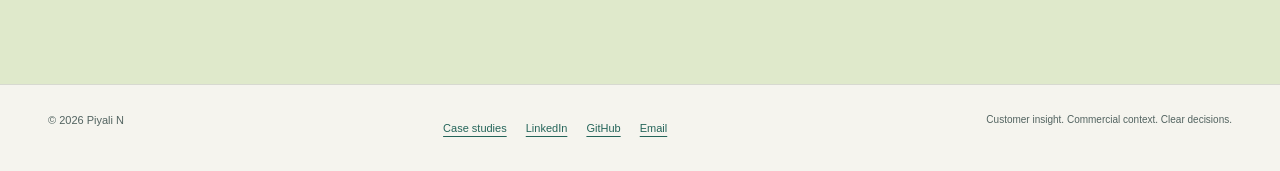
==== commit 18beb91b: "Fix contact heading contrast in dark theme" ====
--- a/index.html
+++ b/index.html
@@ -2,7 +2,7 @@
 <html lang="en-GB"><head><meta charset="utf-8"><meta name="viewport" content="width=device-width, initial-scale=1">
 <title>Piyali N | Customer &amp; Commercial Analyst | Power BI, SQL &amp; Insights</title><meta name="description" content="Customer and commercial analytics, Power BI, business intelligence and forecasting. London-based analyst with retail and energy experience and a Warwick MSc.">
 <link rel="canonical" href="https://piyali-narnaware.github.io/"><meta property="og:title" content="Piyali N | Customer &amp; Commercial Analyst | Power BI, SQL &amp; Insights"><meta property="og:description" content="Customer and commercial analytics, Power BI, business intelligence and forecasting. London-based analyst with retail and energy experience and a Warwick MSc."><meta property="og:type" content="website"><meta property="og:url" content="https://piyali-narnaware.github.io/"><meta property="og:image" content="https://piyali-narnaware.github.io/assets/social-preview.png"><meta property="og:image:width" content="1200"><meta property="og:image:height" content="630"><meta property="og:image:alt" content="Piyali N — Customer and Commercial Analyst, London"><meta name="twitter:card" content="summary_large_image"><meta name="theme-color" content="#0b1a33">
-<link rel="icon" type="image/svg+xml" href="assets/favicon.svg"><link rel="stylesheet" href="assets/base.css"><link rel="stylesheet" href="assets/site.css"><link rel="stylesheet" href="assets/editorial.css?v=2"><script src="assets/site.js" defer></script></head>
+<link rel="icon" type="image/svg+xml" href="assets/favicon.svg"><link rel="stylesheet" href="assets/base.css"><link rel="stylesheet" href="assets/site.css"><link rel="stylesheet" href="assets/editorial.css?v=3"><script src="assets/site.js" defer></script></head>
 <body><a class="skip-link" href="#main">Skip to content</a><nav class="sticky-nav" aria-label="Main navigation"><div class="container"><a class="brand" href="index.html#home">Piyali N</a><div class="nav-controls"><button class="menu-toggle" aria-expanded="false" aria-controls="main-nav" hidden>Menu</button><div class="sticky-nav-links" id="main-nav"><a href="index.html#home">Home</a><a href="index.html#experience">Experience</a><a href="index.html#case-studies">Case studies</a><a href="index.html#capabilities">Capabilities</a><a href="index.html#education">Education</a><a href="index.html#contact">Contact</a></div><button class="nav-theme-toggle" aria-label="Switch to dark theme" aria-pressed="false" hidden>Dark</button></div></div></nav>
 <main id="main"><header class="hero" id="home"><div class="container"><div class="hero-topline"><span><i></i> CUSTOMER &amp; COMMERCIAL ANALYST</span><span>LONDON, UK / PORTFOLIO 2026</span></div><div class="hero-layout"><div class="hero-copy"><p class="eyebrow">HELLO, I’M PIYALI N</p><h1>Behind every<br>number, a<br><em>better decision.</em></h1><p class="hero-line">I connect customer behaviour with commercial performance.</p><p class="hero-description">My experience spans retail performance analysis and energy-sector commercial planning. I combine business knowledge with analytical methods to support informed decisions.</p><div class="actions"><a class="button primary" href="#case-studies">Explore my work <span aria-hidden="true">↗</span></a><a class="button secondary" href="assets/Piyali-Narnaware-CV.pdf" download>Download CV <span aria-hidden="true">↓</span></a></div><div class="hero-links"><a href="https://www.linkedin.com/in/piyalinarnaware">LinkedIn ↗</a><a href="https://github.com/Piyali-Narnaware">GitHub ↗</a></div></div><a class="hero-feature" href="case-studies/retail.html"><div class="feature-label"><span>ANALYSIS IN FOCUS</span><span>01 / 04 ↗</span></div><div class="feature-statement">A clearer view.<br><em>A sharper question.</em></div><div class="dashboard-frame"><img src="assets/retail-executive.webp" alt="Actual retail Power BI report showing store revenue, member contribution and availability" width="1030" height="582"></div><div class="feature-bottom"><div><span>RETAIL PERFORMANCE INTELLIGENCE</span><strong>Six stores. One commercial story.</strong></div><span class="round-arrow" aria-hidden="true">↗</span></div><p class="feature-note">Portfolio analysis · Power BI + Python</p></a></div><div class="hero-foot"><span>BUSINESS CONTEXT × ANALYTICAL DEPTH</span><span>WARWICK BUSINESS SCHOOL · MSc BUSINESS ANALYTICS</span><a href="#case-studies">SCROLL TO EXPLORE ↓</a></div></div></header><section class="kpi-bar" aria-label="Evidence at a glance"><div class="container"><div class="kpi-grid"><a class="kpi-card " href="case-studies/torrent-gas.html#outcomes"><span class="evidence-type">Reported professional outcome</span><strong class="kpi-value">~30%</strong><span class="kpi-label">Forecast accuracy improvement</span><span class="kpi-context">Commercial planning · Torrent Gas</span></a><a class="kpi-card " href="case-studies/torrent-gas.html#outcomes"><span class="evidence-type">Reported professional outcome</span><strong class="kpi-value">~15%</strong><span class="kpi-label">Retention improvement</span><span class="kpi-context">CRM-informed actions · Torrent Gas</span></a><a class="kpi-card " href="case-studies/torrent-gas.html#outcomes"><span class="evidence-type">Reported professional outcome</span><strong class="kpi-value">~40%</strong><span class="kpi-label">Less manual reporting effort</span><span class="kpi-context">SAP exports + Power Query</span></a><a class="kpi-card model" href="case-studies/loan-default.html#findings"><span class="evidence-type">Repository-reported model result</span><strong class="kpi-value">97.25%</strong><span class="kpi-label">Default-risk recall</span><span class="kpi-context">Loan classification experiment</span></a></div><p class="proof-note">Professional figures are approximate, candidate-reported outcomes. Model performance is an academic result, not a business outcome. Open each for scope and limitations.</p></div></section><section id="case-studies" class="section"><div class="container"><p class="eyebrow">SELECTED CASE STUDIES</p><h2 class="section-title">Selected work<span class="title-accent"> / 01—04</span></h2><p class="section-intro">Professional experience and analytical projects, with the evidence, decisions and limitations behind each.</p><div class="project-grid flagship-grid"><article class="project-card"><div class="project-img"><img src="assets/retail-executive.webp" alt="Actual Power BI executive overview: revenue, membership, availability and store comparisons" width="1030" height="582" loading="lazy"></div><div class="project-body"><p class="eyebrow">01 / Portfolio project · Retail</p><h3 class="project-title">Co-op Retail Performance Intelligence</h3><p class="project-question">Where should retail management focus attention across stores, categories and member customers?</p><ul class="signals"><li>6 stores compared</li><li>54.9% member revenue</li><li>3 Power BI pages</li></ul><p class="tools">Power BI · DAX · Python</p><a class="text-link" href="case-studies/retail.html">View case study <span aria-hidden="true">→</span><span class="sr-only">: Co-op Retail Performance Intelligence</span></a></div></article><article class="project-card"><div class="project-img"><div class="card-visual review-visual"><span>VOICE OF CUSTOMER</span><strong>245 reviews.<br>49 products.<br>One clearer view.</strong><small>Checked-in review sample · exploratory analysis</small></div></div><div class="project-body"><p class="eyebrow">02 / Portfolio project · Customer insight</p><h3 class="project-title">Customer Review Intelligence</h3><p class="project-question">How can product feedback become useful evidence about customer experience?</p><ul class="signals"><li>Product-level queries</li><li>Sentiment exploration</li><li>Review evidence</li></ul><p class="tools">Python · NLP · Transformers</p><a class="text-link" href="case-studies/customer-reviews.html">View case study <span aria-hidden="true">→</span><span class="sr-only">: Customer Review Intelligence</span></a></div></article><article class="project-card"><div class="project-img"><div class="card-visual energy-visual"><span>FROM INFORMATION TO ACTION</span><strong>Forecast.<br>Understand.<br>Report.</strong><small>SAP + Excel + Power Query</small></div></div><div class="project-body"><p class="eyebrow">03 / Professional experience · Energy</p><h3 class="project-title">Torrent Gas Commercial Analytics</h3><p class="project-question">How can forecasting, CRM analysis and reporting support commercial planning?</p><ul class="signals"><li>~30% forecast improvement</li><li>~15% retention improvement</li><li>Reported outcomes</li></ul><p class="tools">SAP S/4HANA · Excel · Power Query</p><a class="text-link" href="case-studies/torrent-gas.html">View case study <span aria-hidden="true">→</span><span class="sr-only">: Torrent Gas Commercial Analytics</span></a></div></article><article class="project-card"><div class="project-img"><div class="card-visual risk-visual"><span>THE EVALUATION TRADE-OFF</span><strong>97.25% <small>recall</small><br>69.66% <small>precision</small></strong><small>Repository-reported results · not production validation</small></div></div><div class="project-body"><p class="eyebrow">04 / Academic project · Risk</p><h3 class="project-title">Loan Default Risk</h3><p class="project-question">What changes when the cost of missing a defaulter matters more than headline accuracy?</p><ul class="signals"><li>False negatives</li><li>Class imbalance</li><li>Threshold implications</li></ul><p class="tools">Python · TensorFlow · scikit-learn</p><a class="text-link" href="case-studies/loan-default.html">View case study <span aria-hidden="true">→</span><span class="sr-only">: Loan Default Risk</span></a></div></article></div></div></section><section id="about" class="section"><div class="container"><p class="eyebrow">ABOUT</p><h2 class="section-title">An analyst with an operating-business perspective.</h2><div class="about-split"><p>My background connects computer science, energy-sector management and business analytics. At Torrent Gas, I used customer and commercial information to support planning and reporting. In UK retail, I work close to the customers, products and operational decisions behind the numbers.</p><p>A Warwick MSc strengthened the analytical toolkit. My focus is applying it to customer insight, commercial performance and business intelligence: asking the right question, checking the data and explaining what the result means for a decision.</p></div></div></section><section id="experience" class="section"><div class="container"><p class="eyebrow">PROFESSIONAL EXPERIENCE</p><h2 class="section-title">Experience behind the analysis.</h2><div class="experience-list"><article class="exp-card"><div class="exp-header"><div><p class="eyebrow">UK EXPERIENCE</p><h3>Team Leader – Performance and Operations Analytics</h3><p class="exp-company">Co-operative · UK</p></div><p class="exp-date">April 2025 – Present</p></div><div class="workstreams"><div><h4>Commercial &amp; category performance</h4><p>Analyse weekly trading across £50k+ turnover and 1,000+ SKUs using Co-op Power BI reporting and Excel. Compare sales, transactions and volume against targets and prior-year results; investigate category, promotion and new-product performance to inform trading priorities.</p></div><div><h4>Operational KPI &amp; demand analysis</h4><p>Investigate variances across 10+ KPIs, including availability, online performance and waste. Use historical sales, seasonal demand and stock information to identify replenishment gaps, assess markdown patterns and support ordering and availability decisions.</p></div><div><h4>Management reporting &amp; recommendations</h4><p>Translate KPI trends and operational findings into clear recommendations for store and area management. Compare online and in-store performance, review recurring customer service issues and present priority actions to support trading and service decisions.</p></div></div><p class="scope-line">The Co-op-themed Power BI case study is separate portfolio work; it is not presented as an internal company report.</p></article>
 <article class="exp-card"><div class="exp-header"><div><p class="eyebrow">ENERGY · PROFESSIONAL EXPERIENCE</p><h3>Assistant Manager – Customer &amp; Commercial Analytics</h3><p class="exp-company">Torrent Gas Pvt. Ltd. · India</p></div><p class="exp-date">September 2021 – May 2023</p></div><div class="workstreams"><div><h4>Commercial forecasting</h4><p>Used SAP S/4HANA information and Excel analysis to support customer acquisition and expansion planning. Reported forecast accuracy improvement: approximately 30%.</p></div><div><h4>Customer &amp; payment behaviour</h4><p>Analysed CRM and payment information to help inform retention and overdue-account actions, associated with approximately 15% improvements in each.</p></div><div><h4>Management reporting</h4><p>Standardised SAP export reporting through Excel and Power Query, reducing reported manual effort by approximately 40%.</p></div></div><a class="text-link" href="case-studies/torrent-gas.html">Read the professional case study →</a></article>
--- a/assets/editorial.css
+++ b/assets/editorial.css
@@ -12,3 +12,5 @@
 .hero:before{background-image:url("data-field.svg");background-size:cover;background-position:center;opacity:.55}
 .hero-feature{box-shadow:16px 20px 0 #081d303d}
 .hero-feature:hover{box-shadow:10px 22px 0 #081d303d}
+
+#contact .section-title{color:#1a3c32}
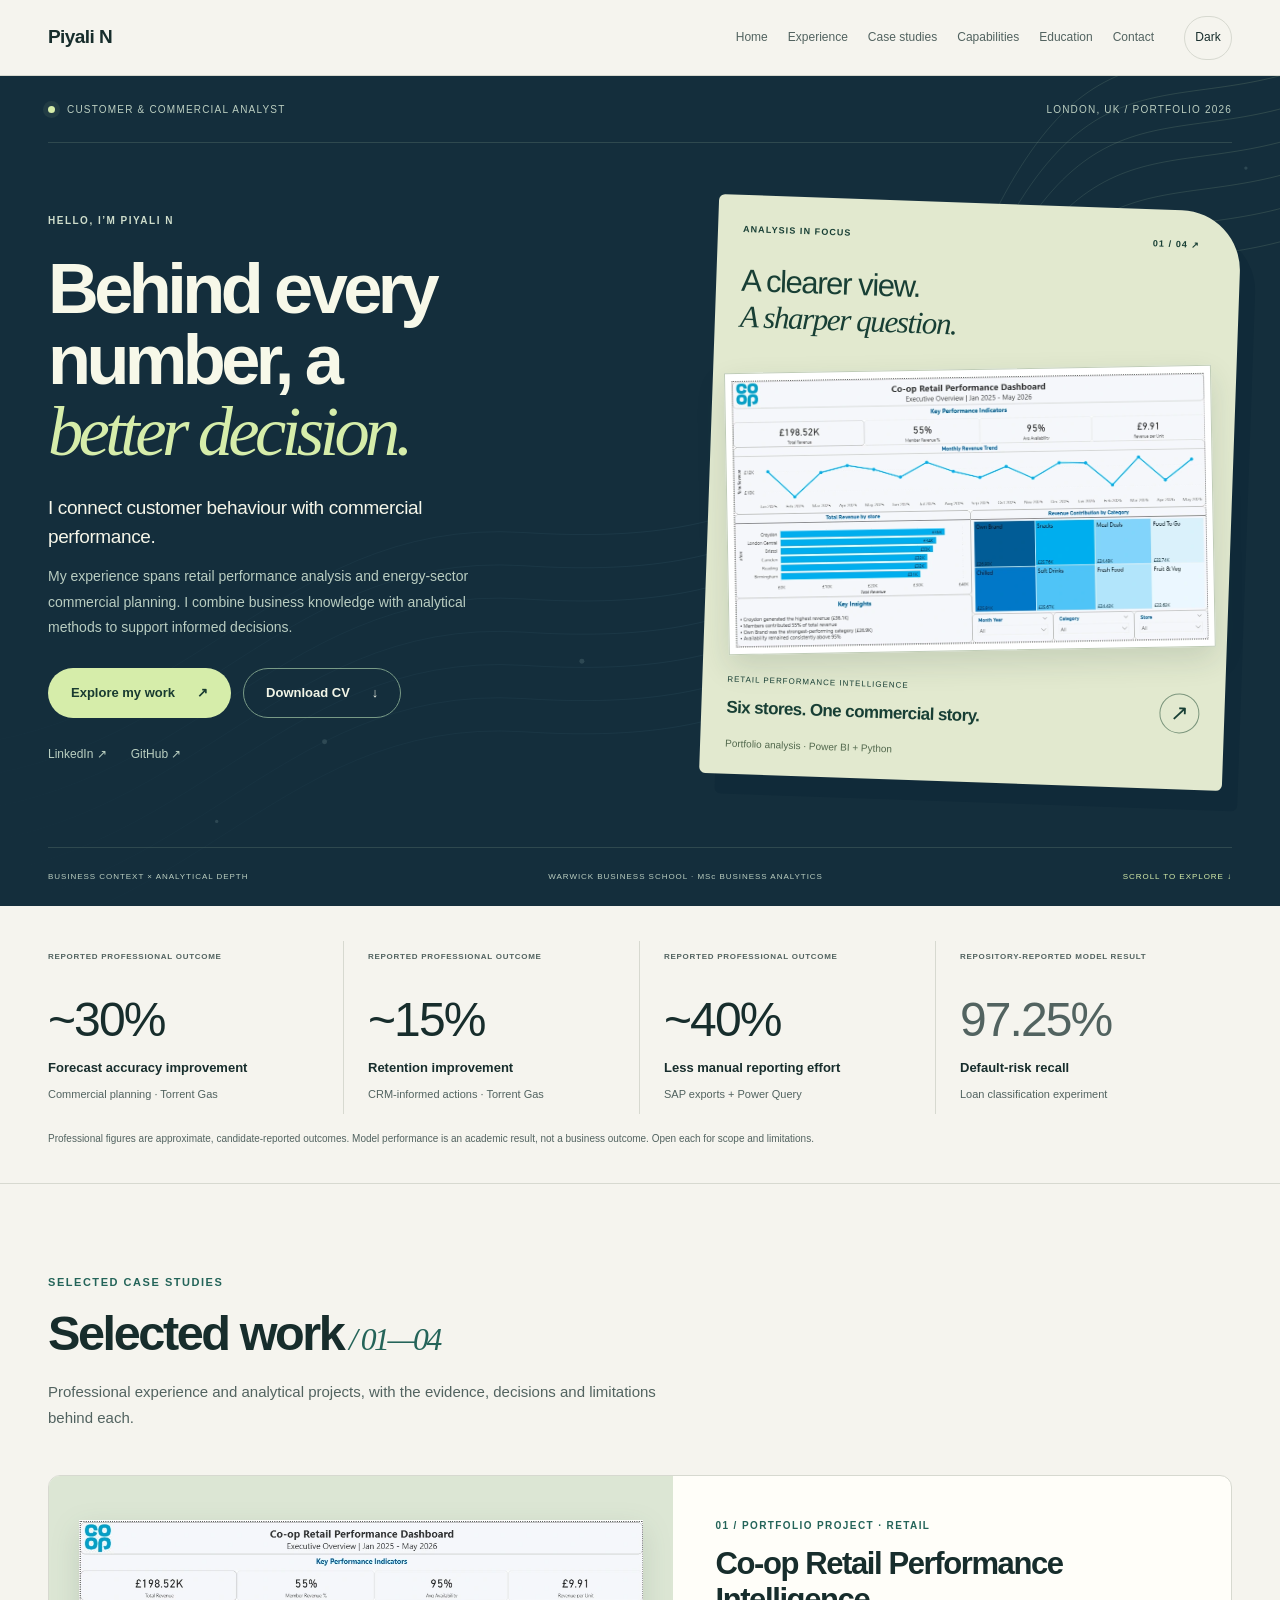
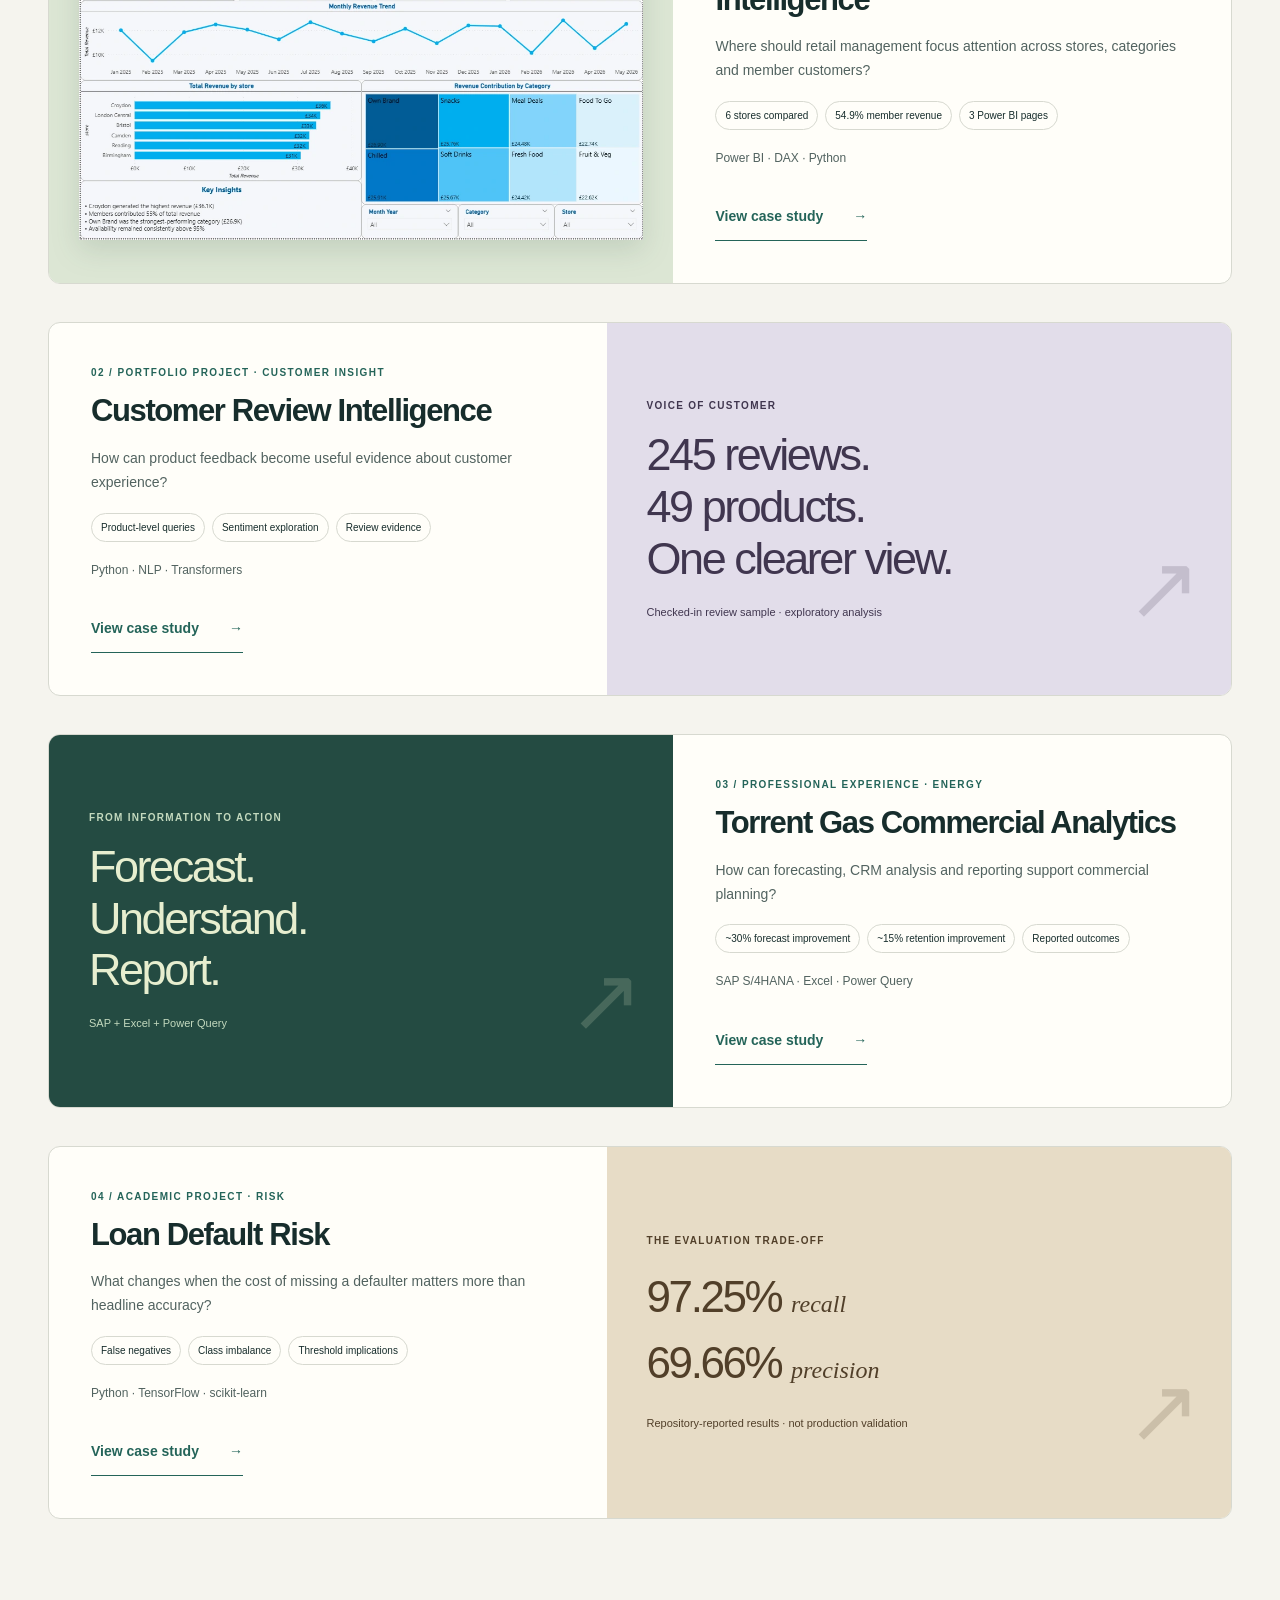
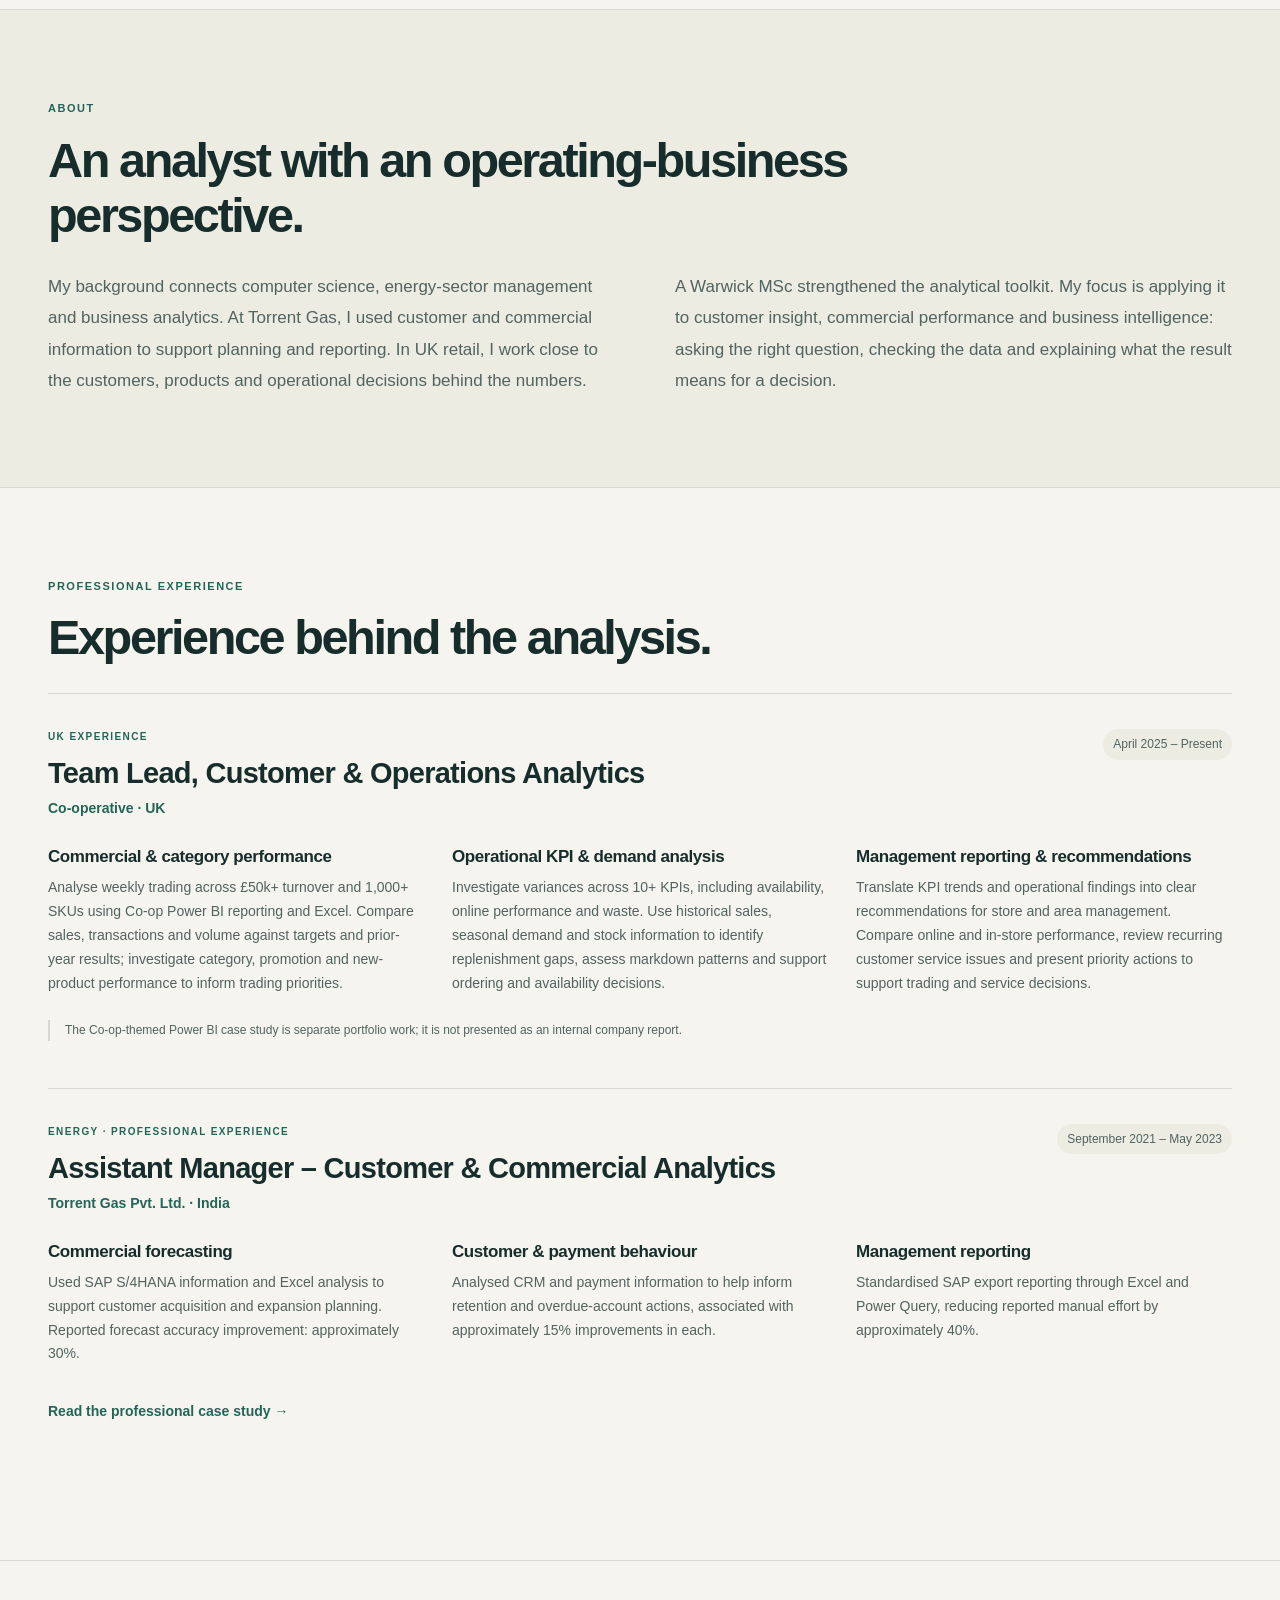
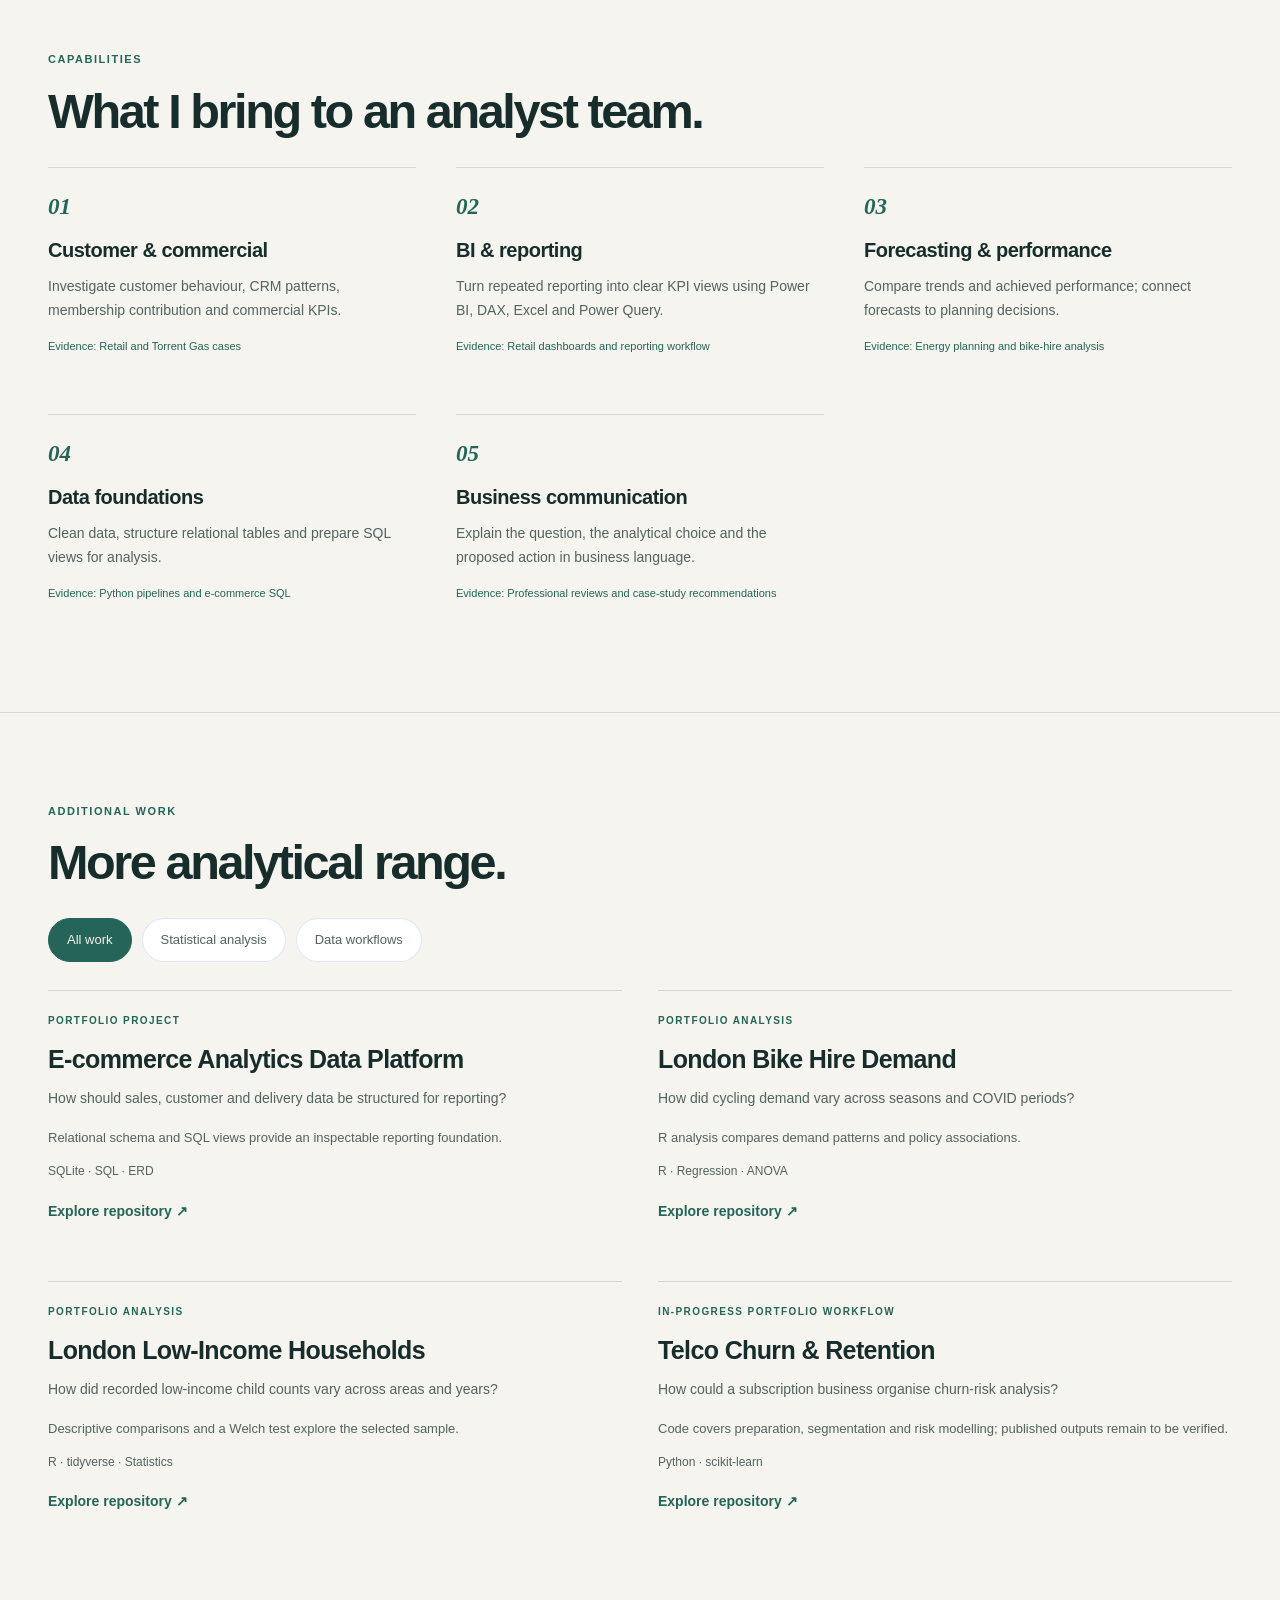
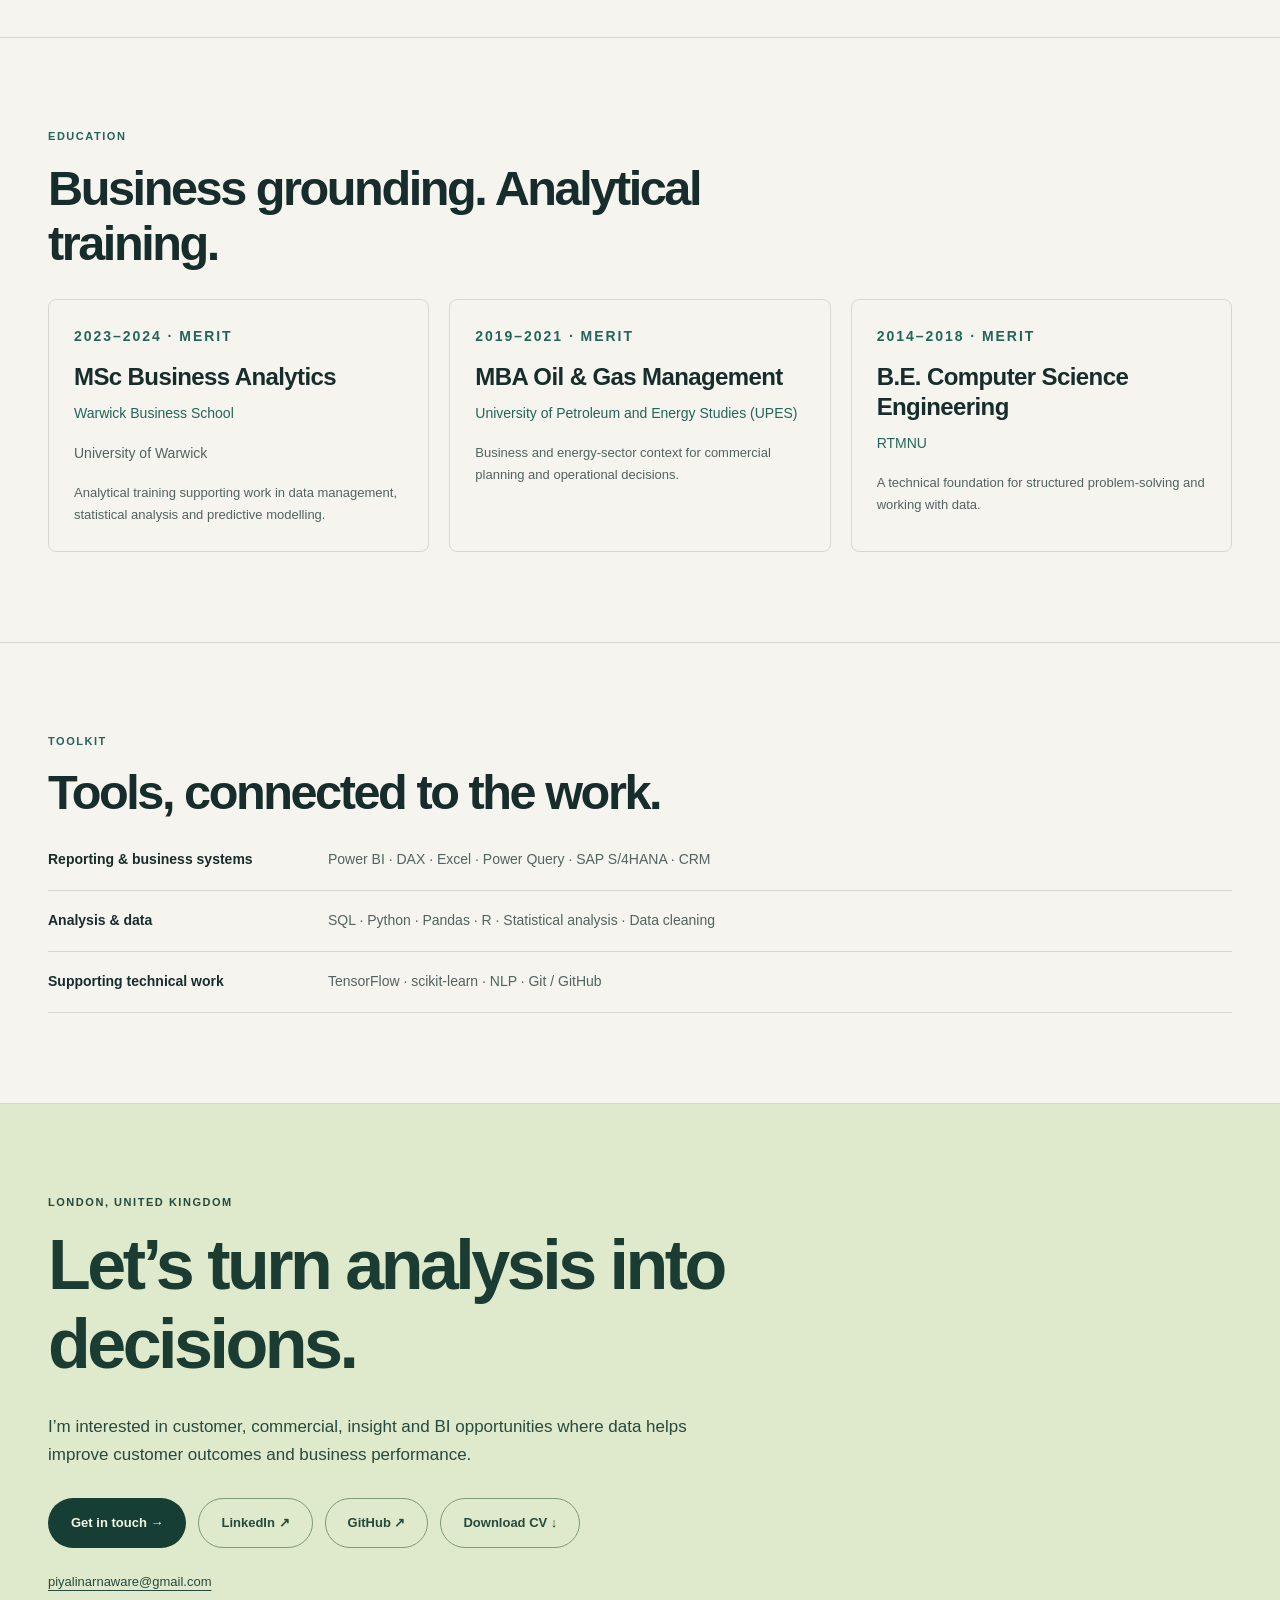
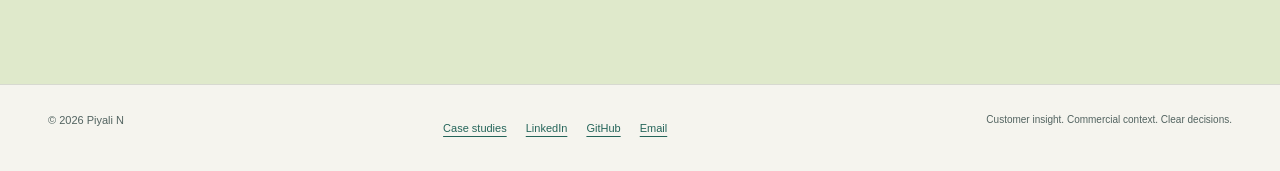
==== commit fc38085d: "Align Co-op title with LinkedIn customer and operations analytics" ====
--- a/index.html
+++ b/index.html
@@ -4,7 +4,7 @@
 <link rel="canonical" href="https://piyali-narnaware.github.io/"><meta property="og:title" content="Piyali N | Customer &amp; Commercial Analyst | Power BI, SQL &amp; Insights"><meta property="og:description" content="Customer and commercial analytics, Power BI, business intelligence and forecasting. London-based analyst with retail and energy experience and a Warwick MSc."><meta property="og:type" content="website"><meta property="og:url" content="https://piyali-narnaware.github.io/"><meta property="og:image" content="https://piyali-narnaware.github.io/assets/social-preview.png"><meta property="og:image:width" content="1200"><meta property="og:image:height" content="630"><meta property="og:image:alt" content="Piyali N — Customer and Commercial Analyst, London"><meta name="twitter:card" content="summary_large_image"><meta name="theme-color" content="#0b1a33">
 <link rel="icon" type="image/svg+xml" href="assets/favicon.svg"><link rel="stylesheet" href="assets/base.css"><link rel="stylesheet" href="assets/site.css"><link rel="stylesheet" href="assets/editorial.css?v=3"><script src="assets/site.js" defer></script></head>
 <body><a class="skip-link" href="#main">Skip to content</a><nav class="sticky-nav" aria-label="Main navigation"><div class="container"><a class="brand" href="index.html#home">Piyali N</a><div class="nav-controls"><button class="menu-toggle" aria-expanded="false" aria-controls="main-nav" hidden>Menu</button><div class="sticky-nav-links" id="main-nav"><a href="index.html#home">Home</a><a href="index.html#experience">Experience</a><a href="index.html#case-studies">Case studies</a><a href="index.html#capabilities">Capabilities</a><a href="index.html#education">Education</a><a href="index.html#contact">Contact</a></div><button class="nav-theme-toggle" aria-label="Switch to dark theme" aria-pressed="false" hidden>Dark</button></div></div></nav>
-<main id="main"><header class="hero" id="home"><div class="container"><div class="hero-topline"><span><i></i> CUSTOMER &amp; COMMERCIAL ANALYST</span><span>LONDON, UK / PORTFOLIO 2026</span></div><div class="hero-layout"><div class="hero-copy"><p class="eyebrow">HELLO, I’M PIYALI N</p><h1>Behind every<br>number, a<br><em>better decision.</em></h1><p class="hero-line">I connect customer behaviour with commercial performance.</p><p class="hero-description">My experience spans retail performance analysis and energy-sector commercial planning. I combine business knowledge with analytical methods to support informed decisions.</p><div class="actions"><a class="button primary" href="#case-studies">Explore my work <span aria-hidden="true">↗</span></a><a class="button secondary" href="assets/Piyali-Narnaware-CV.pdf" download>Download CV <span aria-hidden="true">↓</span></a></div><div class="hero-links"><a href="https://www.linkedin.com/in/piyalinarnaware">LinkedIn ↗</a><a href="https://github.com/Piyali-Narnaware">GitHub ↗</a></div></div><a class="hero-feature" href="case-studies/retail.html"><div class="feature-label"><span>ANALYSIS IN FOCUS</span><span>01 / 04 ↗</span></div><div class="feature-statement">A clearer view.<br><em>A sharper question.</em></div><div class="dashboard-frame"><img src="assets/retail-executive.webp" alt="Actual retail Power BI report showing store revenue, member contribution and availability" width="1030" height="582"></div><div class="feature-bottom"><div><span>RETAIL PERFORMANCE INTELLIGENCE</span><strong>Six stores. One commercial story.</strong></div><span class="round-arrow" aria-hidden="true">↗</span></div><p class="feature-note">Portfolio analysis · Power BI + Python</p></a></div><div class="hero-foot"><span>BUSINESS CONTEXT × ANALYTICAL DEPTH</span><span>WARWICK BUSINESS SCHOOL · MSc BUSINESS ANALYTICS</span><a href="#case-studies">SCROLL TO EXPLORE ↓</a></div></div></header><section class="kpi-bar" aria-label="Evidence at a glance"><div class="container"><div class="kpi-grid"><a class="kpi-card " href="case-studies/torrent-gas.html#outcomes"><span class="evidence-type">Reported professional outcome</span><strong class="kpi-value">~30%</strong><span class="kpi-label">Forecast accuracy improvement</span><span class="kpi-context">Commercial planning · Torrent Gas</span></a><a class="kpi-card " href="case-studies/torrent-gas.html#outcomes"><span class="evidence-type">Reported professional outcome</span><strong class="kpi-value">~15%</strong><span class="kpi-label">Retention improvement</span><span class="kpi-context">CRM-informed actions · Torrent Gas</span></a><a class="kpi-card " href="case-studies/torrent-gas.html#outcomes"><span class="evidence-type">Reported professional outcome</span><strong class="kpi-value">~40%</strong><span class="kpi-label">Less manual reporting effort</span><span class="kpi-context">SAP exports + Power Query</span></a><a class="kpi-card model" href="case-studies/loan-default.html#findings"><span class="evidence-type">Repository-reported model result</span><strong class="kpi-value">97.25%</strong><span class="kpi-label">Default-risk recall</span><span class="kpi-context">Loan classification experiment</span></a></div><p class="proof-note">Professional figures are approximate, candidate-reported outcomes. Model performance is an academic result, not a business outcome. Open each for scope and limitations.</p></div></section><section id="case-studies" class="section"><div class="container"><p class="eyebrow">SELECTED CASE STUDIES</p><h2 class="section-title">Selected work<span class="title-accent"> / 01—04</span></h2><p class="section-intro">Professional experience and analytical projects, with the evidence, decisions and limitations behind each.</p><div class="project-grid flagship-grid"><article class="project-card"><div class="project-img"><img src="assets/retail-executive.webp" alt="Actual Power BI executive overview: revenue, membership, availability and store comparisons" width="1030" height="582" loading="lazy"></div><div class="project-body"><p class="eyebrow">01 / Portfolio project · Retail</p><h3 class="project-title">Co-op Retail Performance Intelligence</h3><p class="project-question">Where should retail management focus attention across stores, categories and member customers?</p><ul class="signals"><li>6 stores compared</li><li>54.9% member revenue</li><li>3 Power BI pages</li></ul><p class="tools">Power BI · DAX · Python</p><a class="text-link" href="case-studies/retail.html">View case study <span aria-hidden="true">→</span><span class="sr-only">: Co-op Retail Performance Intelligence</span></a></div></article><article class="project-card"><div class="project-img"><div class="card-visual review-visual"><span>VOICE OF CUSTOMER</span><strong>245 reviews.<br>49 products.<br>One clearer view.</strong><small>Checked-in review sample · exploratory analysis</small></div></div><div class="project-body"><p class="eyebrow">02 / Portfolio project · Customer insight</p><h3 class="project-title">Customer Review Intelligence</h3><p class="project-question">How can product feedback become useful evidence about customer experience?</p><ul class="signals"><li>Product-level queries</li><li>Sentiment exploration</li><li>Review evidence</li></ul><p class="tools">Python · NLP · Transformers</p><a class="text-link" href="case-studies/customer-reviews.html">View case study <span aria-hidden="true">→</span><span class="sr-only">: Customer Review Intelligence</span></a></div></article><article class="project-card"><div class="project-img"><div class="card-visual energy-visual"><span>FROM INFORMATION TO ACTION</span><strong>Forecast.<br>Understand.<br>Report.</strong><small>SAP + Excel + Power Query</small></div></div><div class="project-body"><p class="eyebrow">03 / Professional experience · Energy</p><h3 class="project-title">Torrent Gas Commercial Analytics</h3><p class="project-question">How can forecasting, CRM analysis and reporting support commercial planning?</p><ul class="signals"><li>~30% forecast improvement</li><li>~15% retention improvement</li><li>Reported outcomes</li></ul><p class="tools">SAP S/4HANA · Excel · Power Query</p><a class="text-link" href="case-studies/torrent-gas.html">View case study <span aria-hidden="true">→</span><span class="sr-only">: Torrent Gas Commercial Analytics</span></a></div></article><article class="project-card"><div class="project-img"><div class="card-visual risk-visual"><span>THE EVALUATION TRADE-OFF</span><strong>97.25% <small>recall</small><br>69.66% <small>precision</small></strong><small>Repository-reported results · not production validation</small></div></div><div class="project-body"><p class="eyebrow">04 / Academic project · Risk</p><h3 class="project-title">Loan Default Risk</h3><p class="project-question">What changes when the cost of missing a defaulter matters more than headline accuracy?</p><ul class="signals"><li>False negatives</li><li>Class imbalance</li><li>Threshold implications</li></ul><p class="tools">Python · TensorFlow · scikit-learn</p><a class="text-link" href="case-studies/loan-default.html">View case study <span aria-hidden="true">→</span><span class="sr-only">: Loan Default Risk</span></a></div></article></div></div></section><section id="about" class="section"><div class="container"><p class="eyebrow">ABOUT</p><h2 class="section-title">An analyst with an operating-business perspective.</h2><div class="about-split"><p>My background connects computer science, energy-sector management and business analytics. At Torrent Gas, I used customer and commercial information to support planning and reporting. In UK retail, I work close to the customers, products and operational decisions behind the numbers.</p><p>A Warwick MSc strengthened the analytical toolkit. My focus is applying it to customer insight, commercial performance and business intelligence: asking the right question, checking the data and explaining what the result means for a decision.</p></div></div></section><section id="experience" class="section"><div class="container"><p class="eyebrow">PROFESSIONAL EXPERIENCE</p><h2 class="section-title">Experience behind the analysis.</h2><div class="experience-list"><article class="exp-card"><div class="exp-header"><div><p class="eyebrow">UK EXPERIENCE</p><h3>Team Leader – Performance and Operations Analytics</h3><p class="exp-company">Co-operative · UK</p></div><p class="exp-date">April 2025 – Present</p></div><div class="workstreams"><div><h4>Commercial &amp; category performance</h4><p>Analyse weekly trading across £50k+ turnover and 1,000+ SKUs using Co-op Power BI reporting and Excel. Compare sales, transactions and volume against targets and prior-year results; investigate category, promotion and new-product performance to inform trading priorities.</p></div><div><h4>Operational KPI &amp; demand analysis</h4><p>Investigate variances across 10+ KPIs, including availability, online performance and waste. Use historical sales, seasonal demand and stock information to identify replenishment gaps, assess markdown patterns and support ordering and availability decisions.</p></div><div><h4>Management reporting &amp; recommendations</h4><p>Translate KPI trends and operational findings into clear recommendations for store and area management. Compare online and in-store performance, review recurring customer service issues and present priority actions to support trading and service decisions.</p></div></div><p class="scope-line">The Co-op-themed Power BI case study is separate portfolio work; it is not presented as an internal company report.</p></article>
+<main id="main"><header class="hero" id="home"><div class="container"><div class="hero-topline"><span><i></i> CUSTOMER &amp; COMMERCIAL ANALYST</span><span>LONDON, UK / PORTFOLIO 2026</span></div><div class="hero-layout"><div class="hero-copy"><p class="eyebrow">HELLO, I’M PIYALI N</p><h1>Behind every<br>number, a<br><em>better decision.</em></h1><p class="hero-line">I connect customer behaviour with commercial performance.</p><p class="hero-description">My experience spans retail performance analysis and energy-sector commercial planning. I combine business knowledge with analytical methods to support informed decisions.</p><div class="actions"><a class="button primary" href="#case-studies">Explore my work <span aria-hidden="true">↗</span></a><a class="button secondary" href="assets/Piyali-Narnaware-CV.pdf" download>Download CV <span aria-hidden="true">↓</span></a></div><div class="hero-links"><a href="https://www.linkedin.com/in/piyalinarnaware">LinkedIn ↗</a><a href="https://github.com/Piyali-Narnaware">GitHub ↗</a></div></div><a class="hero-feature" href="case-studies/retail.html"><div class="feature-label"><span>ANALYSIS IN FOCUS</span><span>01 / 04 ↗</span></div><div class="feature-statement">A clearer view.<br><em>A sharper question.</em></div><div class="dashboard-frame"><img src="assets/retail-executive.webp" alt="Actual retail Power BI report showing store revenue, member contribution and availability" width="1030" height="582"></div><div class="feature-bottom"><div><span>RETAIL PERFORMANCE INTELLIGENCE</span><strong>Six stores. One commercial story.</strong></div><span class="round-arrow" aria-hidden="true">↗</span></div><p class="feature-note">Portfolio analysis · Power BI + Python</p></a></div><div class="hero-foot"><span>BUSINESS CONTEXT × ANALYTICAL DEPTH</span><span>WARWICK BUSINESS SCHOOL · MSc BUSINESS ANALYTICS</span><a href="#case-studies">SCROLL TO EXPLORE ↓</a></div></div></header><section class="kpi-bar" aria-label="Evidence at a glance"><div class="container"><div class="kpi-grid"><a class="kpi-card " href="case-studies/torrent-gas.html#outcomes"><span class="evidence-type">Reported professional outcome</span><strong class="kpi-value">~30%</strong><span class="kpi-label">Forecast accuracy improvement</span><span class="kpi-context">Commercial planning · Torrent Gas</span></a><a class="kpi-card " href="case-studies/torrent-gas.html#outcomes"><span class="evidence-type">Reported professional outcome</span><strong class="kpi-value">~15%</strong><span class="kpi-label">Retention improvement</span><span class="kpi-context">CRM-informed actions · Torrent Gas</span></a><a class="kpi-card " href="case-studies/torrent-gas.html#outcomes"><span class="evidence-type">Reported professional outcome</span><strong class="kpi-value">~40%</strong><span class="kpi-label">Less manual reporting effort</span><span class="kpi-context">SAP exports + Power Query</span></a><a class="kpi-card model" href="case-studies/loan-default.html#findings"><span class="evidence-type">Repository-reported model result</span><strong class="kpi-value">97.25%</strong><span class="kpi-label">Default-risk recall</span><span class="kpi-context">Loan classification experiment</span></a></div><p class="proof-note">Professional figures are approximate, candidate-reported outcomes. Model performance is an academic result, not a business outcome. Open each for scope and limitations.</p></div></section><section id="case-studies" class="section"><div class="container"><p class="eyebrow">SELECTED CASE STUDIES</p><h2 class="section-title">Selected work<span class="title-accent"> / 01—04</span></h2><p class="section-intro">Professional experience and analytical projects, with the evidence, decisions and limitations behind each.</p><div class="project-grid flagship-grid"><article class="project-card"><div class="project-img"><img src="assets/retail-executive.webp" alt="Actual Power BI executive overview: revenue, membership, availability and store comparisons" width="1030" height="582" loading="lazy"></div><div class="project-body"><p class="eyebrow">01 / Portfolio project · Retail</p><h3 class="project-title">Co-op Retail Performance Intelligence</h3><p class="project-question">Where should retail management focus attention across stores, categories and member customers?</p><ul class="signals"><li>6 stores compared</li><li>54.9% member revenue</li><li>3 Power BI pages</li></ul><p class="tools">Power BI · DAX · Python</p><a class="text-link" href="case-studies/retail.html">View case study <span aria-hidden="true">→</span><span class="sr-only">: Co-op Retail Performance Intelligence</span></a></div></article><article class="project-card"><div class="project-img"><div class="card-visual review-visual"><span>VOICE OF CUSTOMER</span><strong>245 reviews.<br>49 products.<br>One clearer view.</strong><small>Checked-in review sample · exploratory analysis</small></div></div><div class="project-body"><p class="eyebrow">02 / Portfolio project · Customer insight</p><h3 class="project-title">Customer Review Intelligence</h3><p class="project-question">How can product feedback become useful evidence about customer experience?</p><ul class="signals"><li>Product-level queries</li><li>Sentiment exploration</li><li>Review evidence</li></ul><p class="tools">Python · NLP · Transformers</p><a class="text-link" href="case-studies/customer-reviews.html">View case study <span aria-hidden="true">→</span><span class="sr-only">: Customer Review Intelligence</span></a></div></article><article class="project-card"><div class="project-img"><div class="card-visual energy-visual"><span>FROM INFORMATION TO ACTION</span><strong>Forecast.<br>Understand.<br>Report.</strong><small>SAP + Excel + Power Query</small></div></div><div class="project-body"><p class="eyebrow">03 / Professional experience · Energy</p><h3 class="project-title">Torrent Gas Commercial Analytics</h3><p class="project-question">How can forecasting, CRM analysis and reporting support commercial planning?</p><ul class="signals"><li>~30% forecast improvement</li><li>~15% retention improvement</li><li>Reported outcomes</li></ul><p class="tools">SAP S/4HANA · Excel · Power Query</p><a class="text-link" href="case-studies/torrent-gas.html">View case study <span aria-hidden="true">→</span><span class="sr-only">: Torrent Gas Commercial Analytics</span></a></div></article><article class="project-card"><div class="project-img"><div class="card-visual risk-visual"><span>THE EVALUATION TRADE-OFF</span><strong>97.25% <small>recall</small><br>69.66% <small>precision</small></strong><small>Repository-reported results · not production validation</small></div></div><div class="project-body"><p class="eyebrow">04 / Academic project · Risk</p><h3 class="project-title">Loan Default Risk</h3><p class="project-question">What changes when the cost of missing a defaulter matters more than headline accuracy?</p><ul class="signals"><li>False negatives</li><li>Class imbalance</li><li>Threshold implications</li></ul><p class="tools">Python · TensorFlow · scikit-learn</p><a class="text-link" href="case-studies/loan-default.html">View case study <span aria-hidden="true">→</span><span class="sr-only">: Loan Default Risk</span></a></div></article></div></div></section><section id="about" class="section"><div class="container"><p class="eyebrow">ABOUT</p><h2 class="section-title">An analyst with an operating-business perspective.</h2><div class="about-split"><p>My background connects computer science, energy-sector management and business analytics. At Torrent Gas, I used customer and commercial information to support planning and reporting. In UK retail, I work close to the customers, products and operational decisions behind the numbers.</p><p>A Warwick MSc strengthened the analytical toolkit. My focus is applying it to customer insight, commercial performance and business intelligence: asking the right question, checking the data and explaining what the result means for a decision.</p></div></div></section><section id="experience" class="section"><div class="container"><p class="eyebrow">PROFESSIONAL EXPERIENCE</p><h2 class="section-title">Experience behind the analysis.</h2><div class="experience-list"><article class="exp-card"><div class="exp-header"><div><p class="eyebrow">UK EXPERIENCE</p><h3>Team Lead, Customer &amp; Operations Analytics</h3><p class="exp-company">Co-operative · UK</p></div><p class="exp-date">April 2025 – Present</p></div><div class="workstreams"><div><h4>Commercial &amp; category performance</h4><p>Analyse weekly trading across £50k+ turnover and 1,000+ SKUs using Co-op Power BI reporting and Excel. Compare sales, transactions and volume against targets and prior-year results; investigate category, promotion and new-product performance to inform trading priorities.</p></div><div><h4>Operational KPI &amp; demand analysis</h4><p>Investigate variances across 10+ KPIs, including availability, online performance and waste. Use historical sales, seasonal demand and stock information to identify replenishment gaps, assess markdown patterns and support ordering and availability decisions.</p></div><div><h4>Management reporting &amp; recommendations</h4><p>Translate KPI trends and operational findings into clear recommendations for store and area management. Compare online and in-store performance, review recurring customer service issues and present priority actions to support trading and service decisions.</p></div></div><p class="scope-line">The Co-op-themed Power BI case study is separate portfolio work; it is not presented as an internal company report.</p></article>
 <article class="exp-card"><div class="exp-header"><div><p class="eyebrow">ENERGY · PROFESSIONAL EXPERIENCE</p><h3>Assistant Manager – Customer &amp; Commercial Analytics</h3><p class="exp-company">Torrent Gas Pvt. Ltd. · India</p></div><p class="exp-date">September 2021 – May 2023</p></div><div class="workstreams"><div><h4>Commercial forecasting</h4><p>Used SAP S/4HANA information and Excel analysis to support customer acquisition and expansion planning. Reported forecast accuracy improvement: approximately 30%.</p></div><div><h4>Customer &amp; payment behaviour</h4><p>Analysed CRM and payment information to help inform retention and overdue-account actions, associated with approximately 15% improvements in each.</p></div><div><h4>Management reporting</h4><p>Standardised SAP export reporting through Excel and Power Query, reducing reported manual effort by approximately 40%.</p></div></div><a class="text-link" href="case-studies/torrent-gas.html">Read the professional case study →</a></article>
 </div></div></section><section id="capabilities" class="section"><div class="container"><p class="eyebrow">CAPABILITIES</p><h2 class="section-title">What I bring to an analyst team.</h2><div class="capability-grid"><article><span class="cap-number">01</span><h3>Customer & commercial</h3><p>Investigate customer behaviour, CRM patterns, membership contribution and commercial KPIs.</p><p class="cap-proof">Evidence: Retail and Torrent Gas cases</p></article><article><span class="cap-number">02</span><h3>BI & reporting</h3><p>Turn repeated reporting into clear KPI views using Power BI, DAX, Excel and Power Query.</p><p class="cap-proof">Evidence: Retail dashboards and reporting workflow</p></article><article><span class="cap-number">03</span><h3>Forecasting & performance</h3><p>Compare trends and achieved performance; connect forecasts to planning decisions.</p><p class="cap-proof">Evidence: Energy planning and bike-hire analysis</p></article><article><span class="cap-number">04</span><h3>Data foundations</h3><p>Clean data, structure relational tables and prepare SQL views for analysis.</p><p class="cap-proof">Evidence: Python pipelines and e-commerce SQL</p></article><article><span class="cap-number">05</span><h3>Business communication</h3><p>Explain the question, the analytical choice and the proposed action in business language.</p><p class="cap-proof">Evidence: Professional reviews and case-study recommendations</p></article></div></div></section><section id="additional-work" class="section"><div class="container"><p class="eyebrow">ADDITIONAL WORK</p><h2 class="section-title">More analytical range.</h2><div class="filter-bar" role="group" aria-label="Filter additional work" hidden><button class="filter-btn active" data-filter="all" aria-pressed="true">All work</button><button class="filter-btn" data-filter="analysis" aria-pressed="false">Statistical analysis</button><button class="filter-btn" data-filter="data" aria-pressed="false">Data workflows</button></div><p class="sr-only" id="filter-status" aria-live="polite"></p><div class="additional-grid"><article class="additional-card" data-category="data"><p class="eyebrow">Portfolio project</p><h3>E-commerce Analytics Data Platform</h3><p>How should sales, customer and delivery data be structured for reporting?</p><p class="secondary-copy">Relational schema and SQL views provide an inspectable reporting foundation.</p><p class="tools">SQLite · SQL · ERD</p><a href="https://github.com/Piyali-Narnaware/E-commerce" class="text-link">Explore repository ↗</a></article><article class="additional-card" data-category="analysis"><p class="eyebrow">Portfolio analysis</p><h3>London Bike Hire Demand</h3><p>How did cycling demand vary across seasons and COVID periods?</p><p class="secondary-copy">R analysis compares demand patterns and policy associations.</p><p class="tools">R · Regression · ANOVA</p><a href="https://github.com/Piyali-Narnaware/London-Bike-Hire-Demand-Analysis" class="text-link">Explore repository ↗</a></article><article class="additional-card" data-category="analysis"><p class="eyebrow">Portfolio analysis</p><h3>London Low-Income Households</h3><p>How did recorded low-income child counts vary across areas and years?</p><p class="secondary-copy">Descriptive comparisons and a Welch test explore the selected sample.</p><p class="tools">R · tidyverse · Statistics</p><a href="https://github.com/Piyali-Narnaware/London-Low-Income-Household-Analysis" class="text-link">Explore repository ↗</a></article><article class="additional-card" data-category="data"><p class="eyebrow">In-progress portfolio workflow</p><h3>Telco Churn & Retention</h3><p>How could a subscription business organise churn-risk analysis?</p><p class="secondary-copy">Code covers preparation, segmentation and risk modelling; published outputs remain to be verified.</p><p class="tools">Python · scikit-learn</p><a href="https://github.com/Piyali-Narnaware/telco-churn" class="text-link">Explore repository ↗</a></article></div></div></section><section id="education" class="section"><div class="container"><p class="eyebrow">EDUCATION</p><h2 class="section-title">Business grounding. Analytical training.</h2><div class="education-grid"><article class="edu-card"><p class="eyebrow">2023–2024 · MERIT</p><h3>MSc Business Analytics</h3><p class="sub">Warwick Business School</p><p>University of Warwick</p><p class="secondary-copy">Analytical training supporting work in data management, statistical analysis and predictive modelling.</p></article><article class="edu-card"><p class="eyebrow">2019–2021 · MERIT</p><h3>MBA Oil &amp; Gas Management</h3><p class="sub">University of Petroleum and Energy Studies (UPES)</p><p class="secondary-copy">Business and energy-sector context for commercial planning and operational decisions.</p></article><article class="edu-card"><p class="eyebrow">2014–2018 · MERIT</p><h3>B.E. Computer Science Engineering</h3><p class="sub">RTMNU</p><p class="secondary-copy">A technical foundation for structured problem-solving and working with data.</p></article></div></div></section><section id="toolkit" class="section"><div class="container"><p class="eyebrow">TOOLKIT</p><h2 class="section-title">Tools, connected to the work.</h2><dl class="toolkit"><div><dt>Reporting & business systems</dt><dd>Power BI · DAX · Excel · Power Query · SAP S/4HANA · CRM</dd></div><div><dt>Analysis & data</dt><dd>SQL · Python · Pandas · R · Statistical analysis · Data cleaning</dd></div><div><dt>Supporting technical work</dt><dd>TensorFlow · scikit-learn · NLP · Git / GitHub</dd></div></dl></div></section><section id="contact" class="section"><div class="container"><p class="eyebrow">LONDON, UNITED KINGDOM</p><h2 class="section-title">Let’s turn analysis into decisions.</h2><p class="contact-copy">I’m interested in customer, commercial, insight and BI opportunities where data helps improve customer outcomes and business performance.</p><div class="actions"><a href="mailto:piyalinarnaware@gmail.com" class="button primary">Get in touch →</a><a href="https://www.linkedin.com/in/piyalinarnaware" class="button outline">LinkedIn ↗</a><a href="https://github.com/Piyali-Narnaware" class="button outline">GitHub ↗</a><a class="button outline" href="assets/Piyali-Narnaware-CV.pdf" download>Download CV ↓</a></div><p class="contact-email"><a href="mailto:piyalinarnaware@gmail.com">piyalinarnaware@gmail.com</a></p></div></section></main>
 <footer class="footer"><div class="container"><span>© 2026 Piyali N</span><div><a href="index.html#case-studies">Case studies</a> <a href="https://www.linkedin.com/in/piyalinarnaware">LinkedIn</a> <a href="https://github.com/Piyali-Narnaware">GitHub</a> <a href="mailto:piyalinarnaware@gmail.com">Email</a></div><span>Customer insight. Commercial context. Clear decisions.</span></div></footer></body></html>
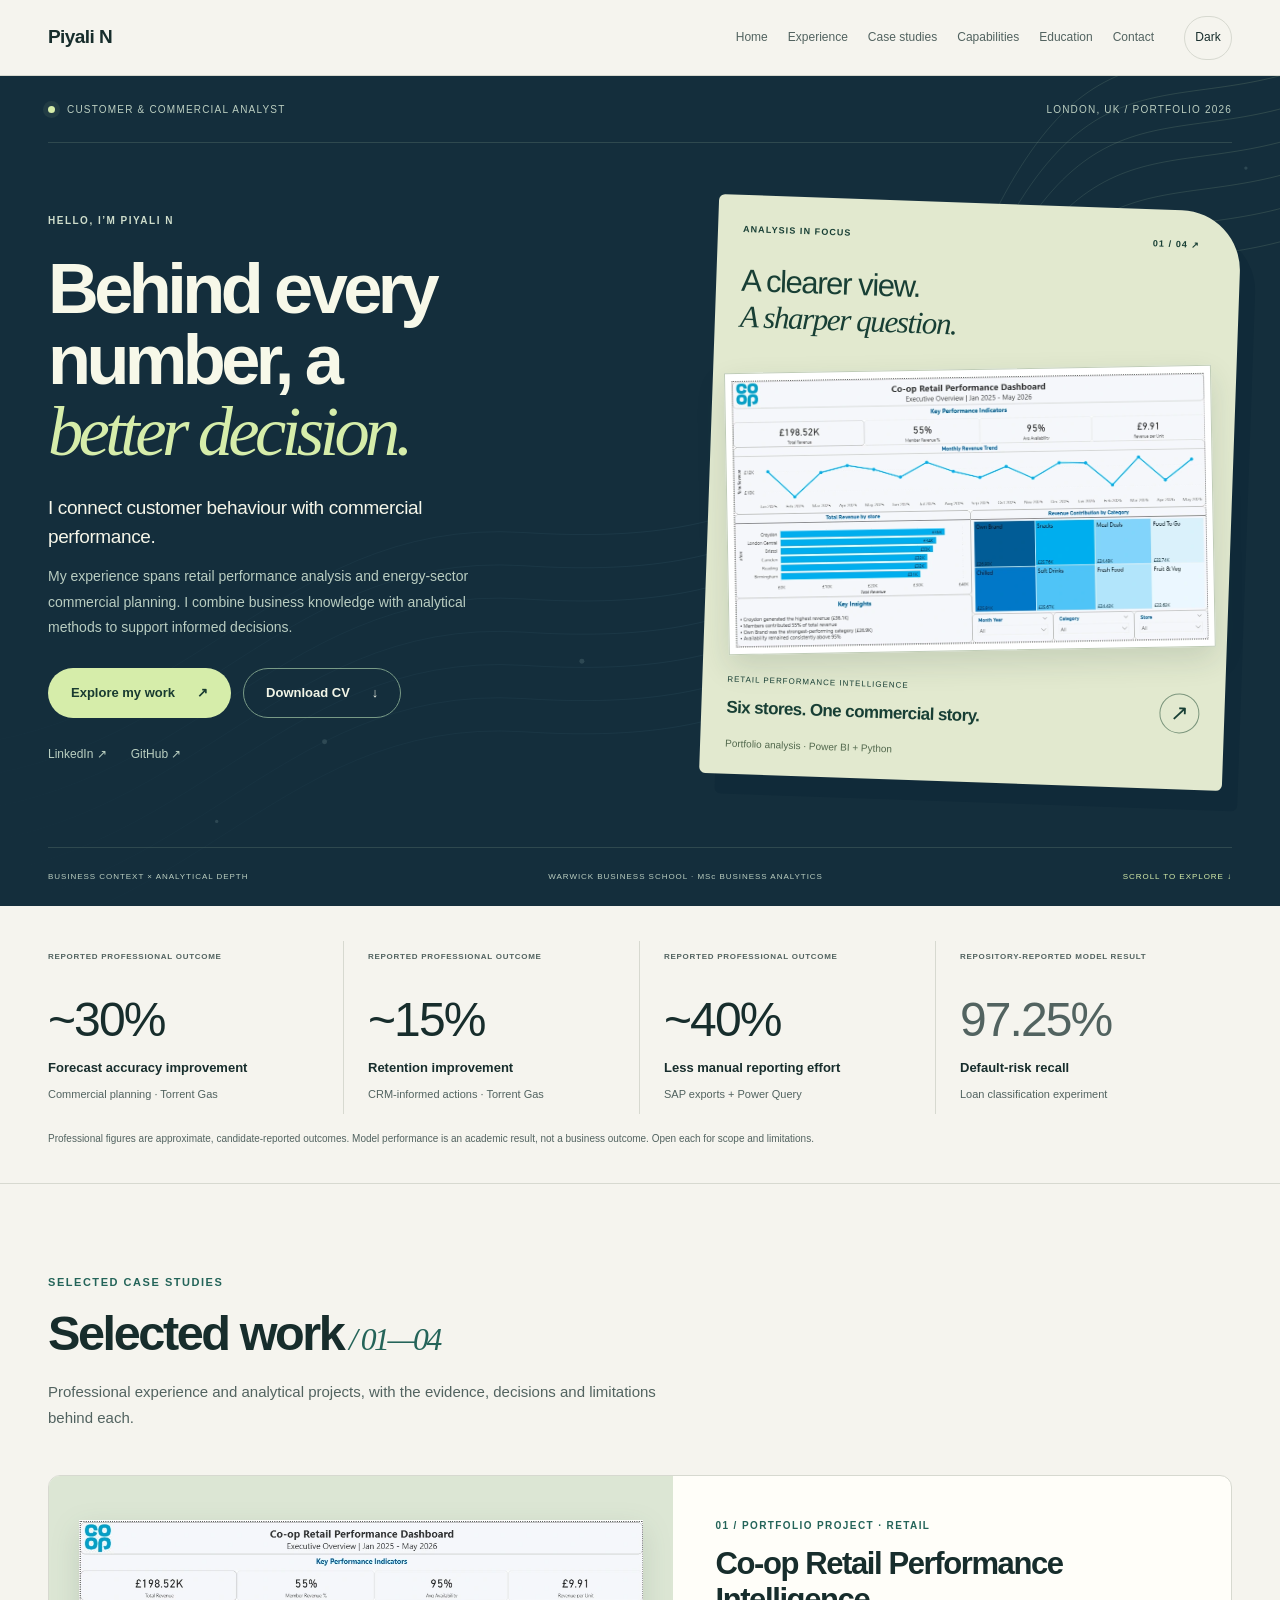
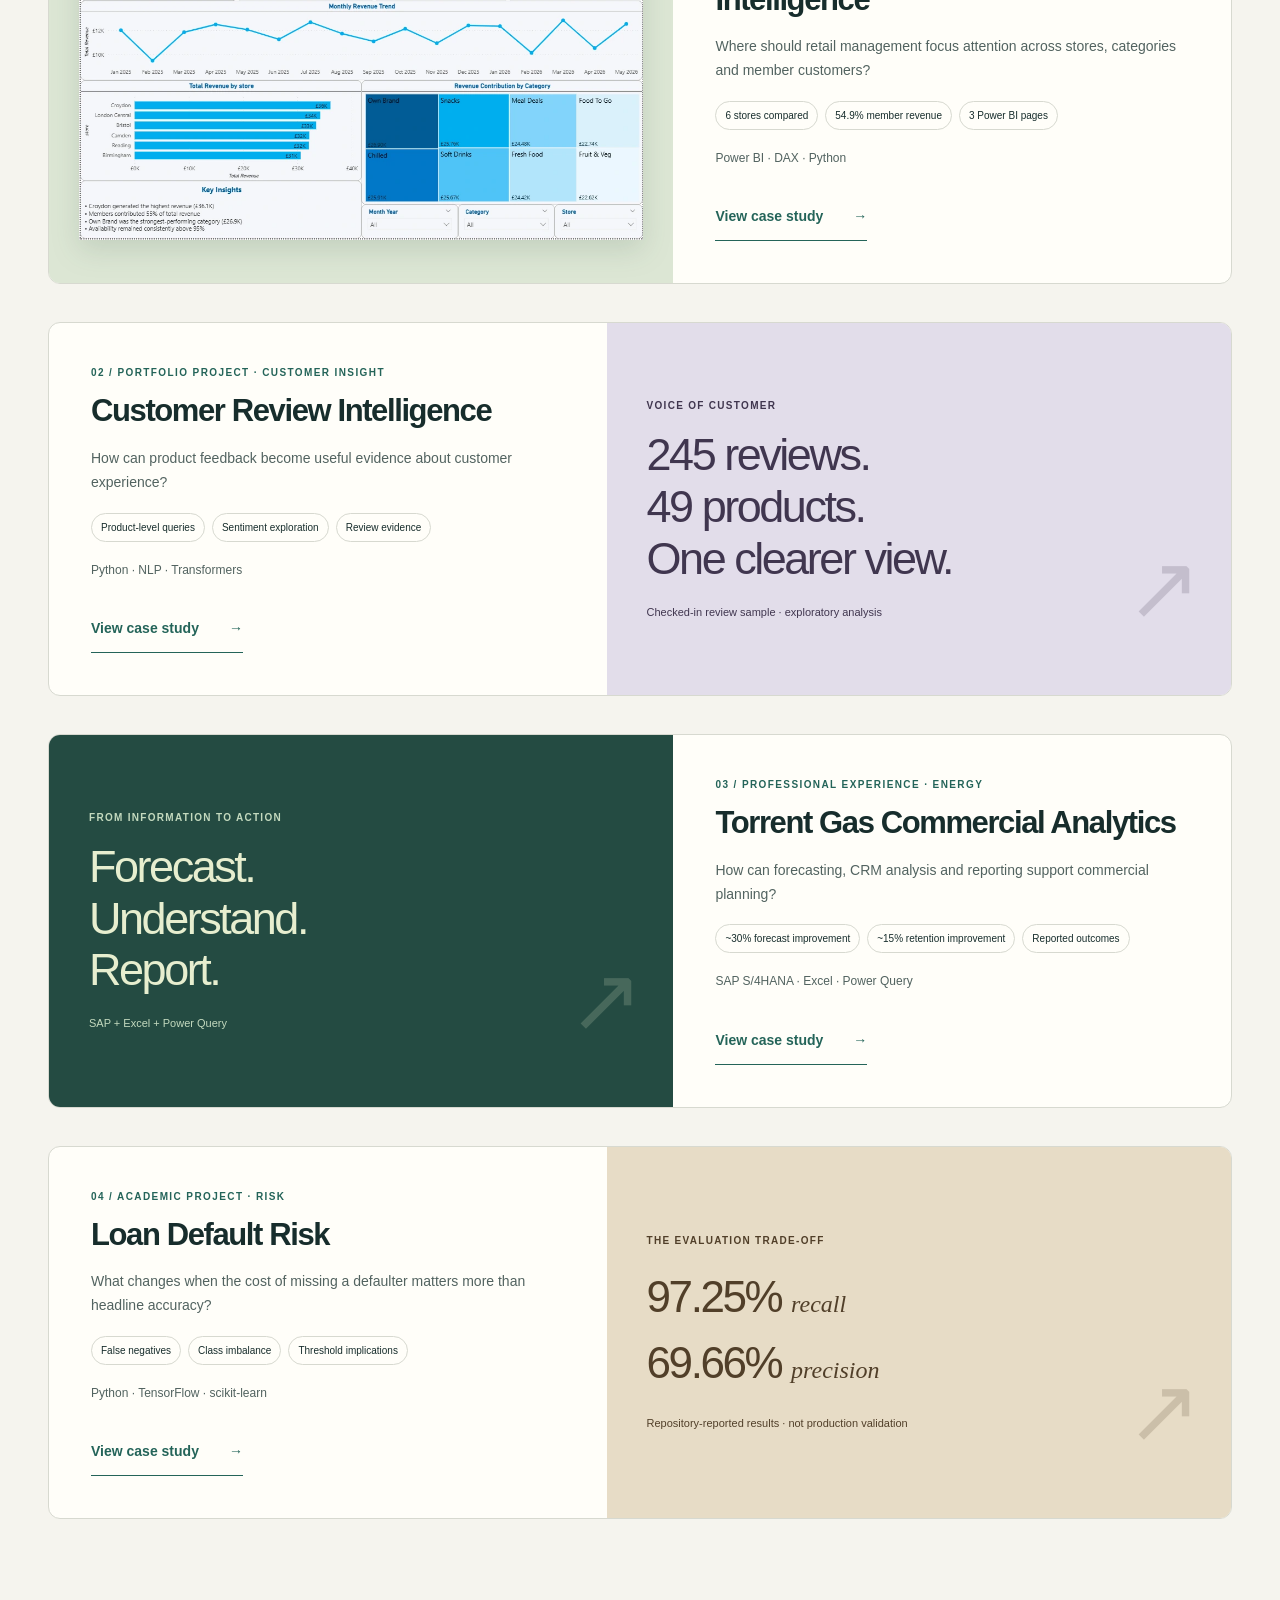
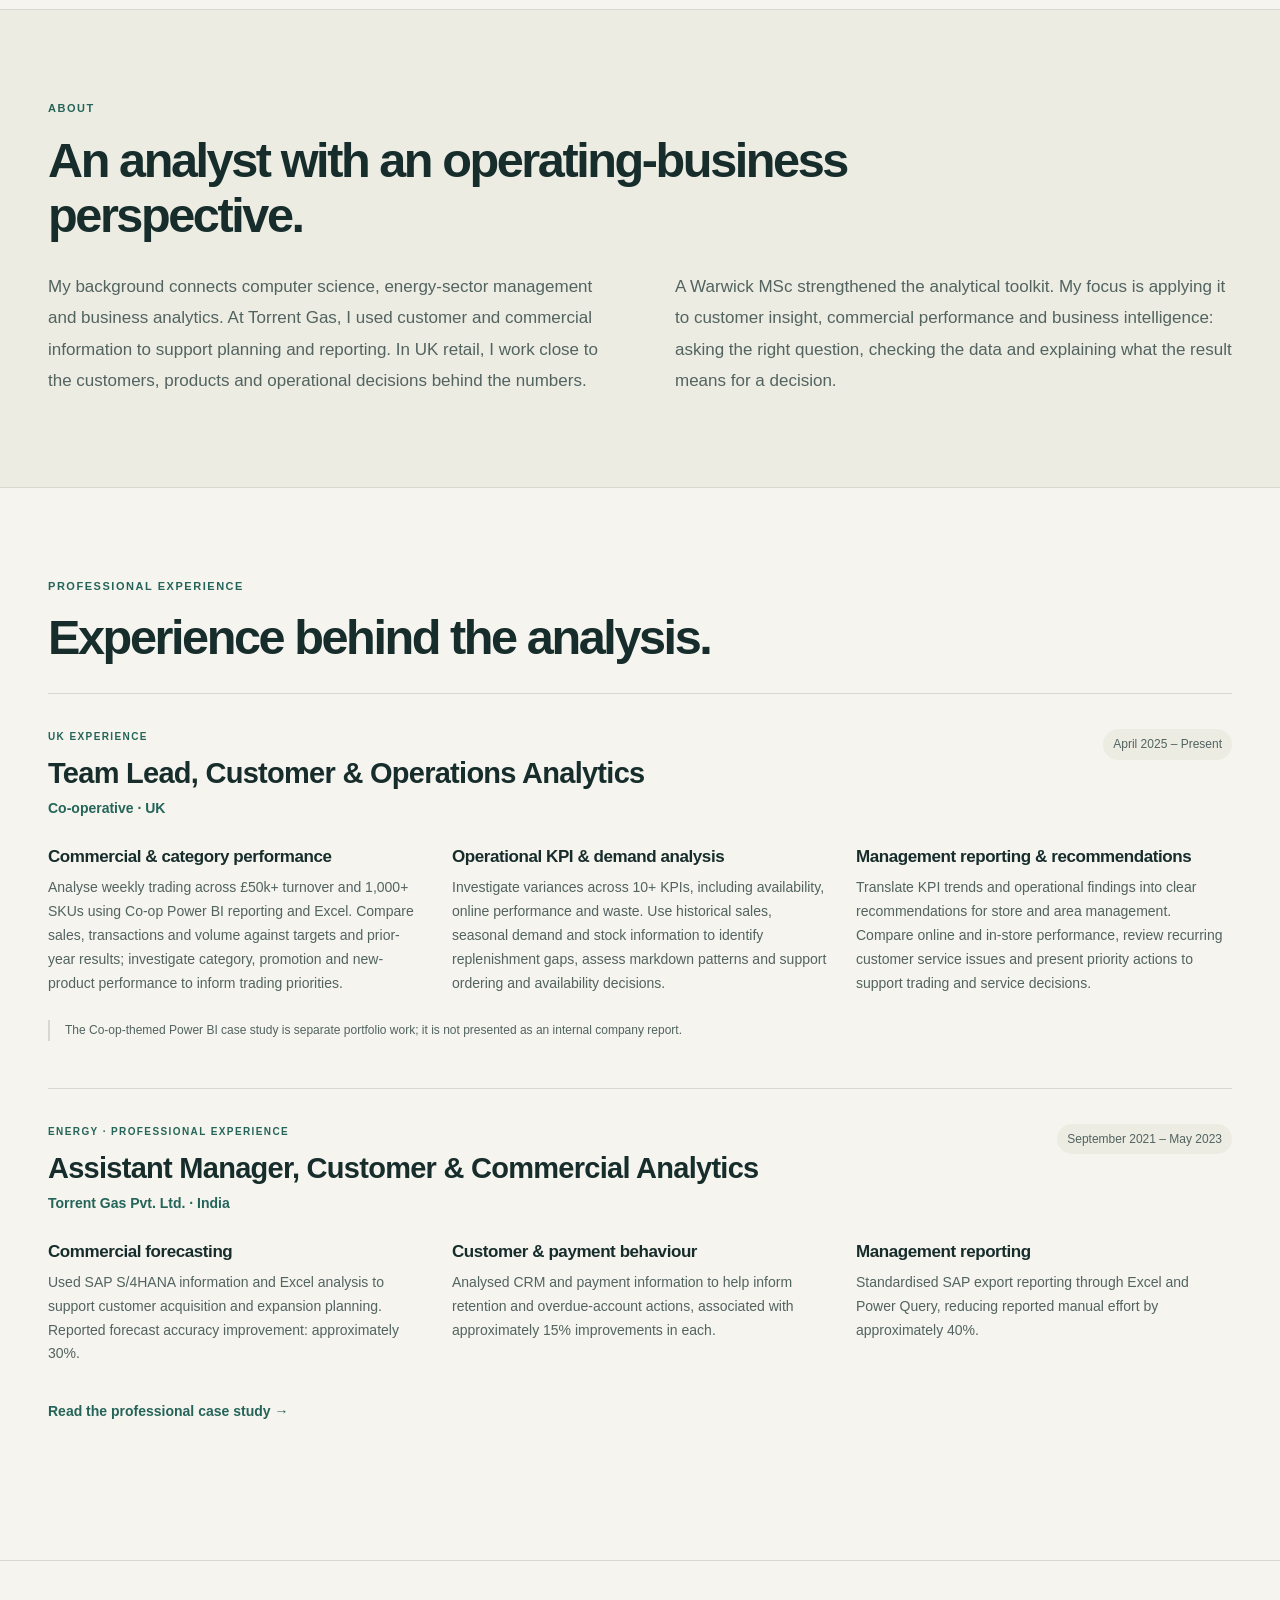
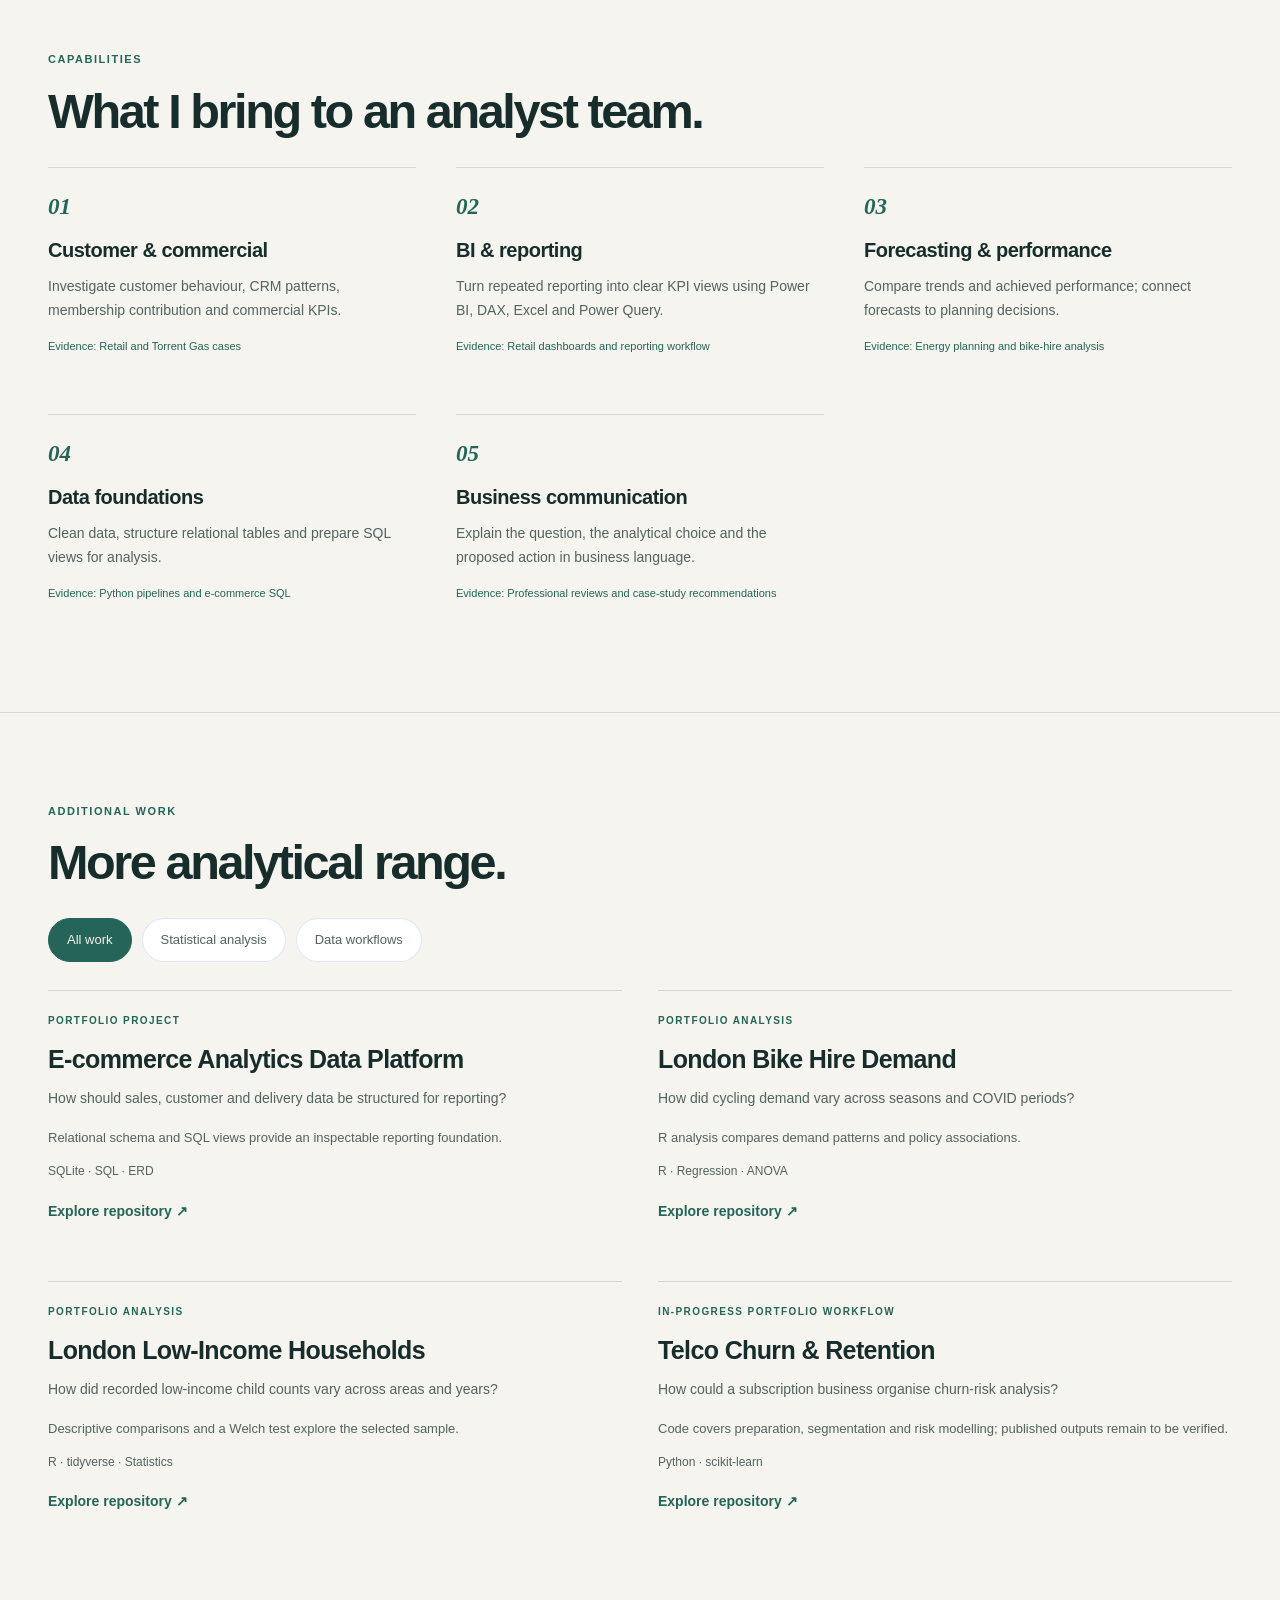
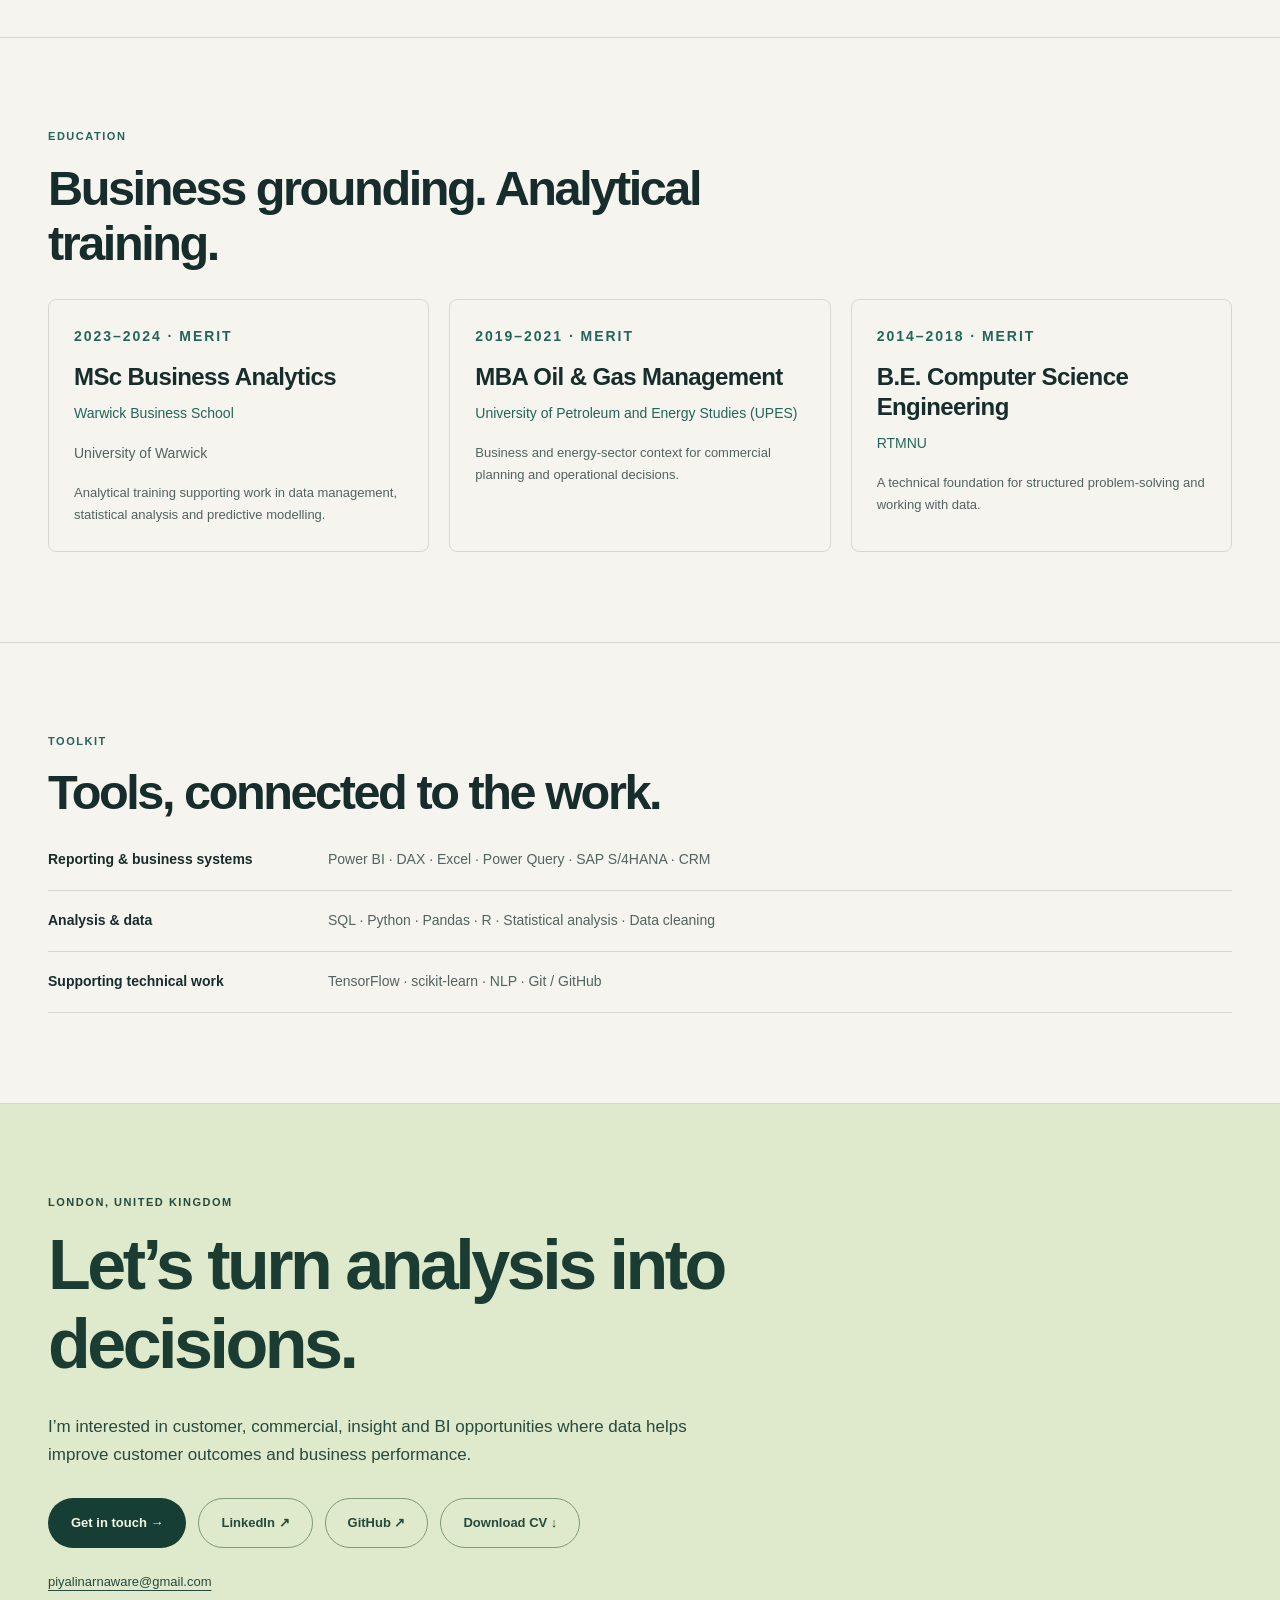
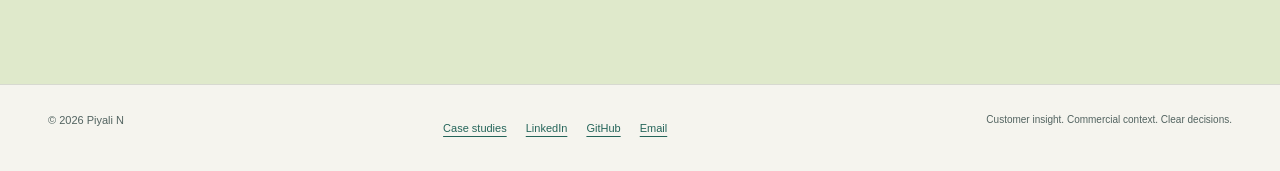
==== commit 79374663: "Use consistent commas in portfolio role titles" ====
--- a/index.html
+++ b/index.html
@@ -5,6 +5,6 @@
 <link rel="icon" type="image/svg+xml" href="assets/favicon.svg"><link rel="stylesheet" href="assets/base.css"><link rel="stylesheet" href="assets/site.css"><link rel="stylesheet" href="assets/editorial.css?v=3"><script src="assets/site.js" defer></script></head>
 <body><a class="skip-link" href="#main">Skip to content</a><nav class="sticky-nav" aria-label="Main navigation"><div class="container"><a class="brand" href="index.html#home">Piyali N</a><div class="nav-controls"><button class="menu-toggle" aria-expanded="false" aria-controls="main-nav" hidden>Menu</button><div class="sticky-nav-links" id="main-nav"><a href="index.html#home">Home</a><a href="index.html#experience">Experience</a><a href="index.html#case-studies">Case studies</a><a href="index.html#capabilities">Capabilities</a><a href="index.html#education">Education</a><a href="index.html#contact">Contact</a></div><button class="nav-theme-toggle" aria-label="Switch to dark theme" aria-pressed="false" hidden>Dark</button></div></div></nav>
 <main id="main"><header class="hero" id="home"><div class="container"><div class="hero-topline"><span><i></i> CUSTOMER &amp; COMMERCIAL ANALYST</span><span>LONDON, UK / PORTFOLIO 2026</span></div><div class="hero-layout"><div class="hero-copy"><p class="eyebrow">HELLO, I’M PIYALI N</p><h1>Behind every<br>number, a<br><em>better decision.</em></h1><p class="hero-line">I connect customer behaviour with commercial performance.</p><p class="hero-description">My experience spans retail performance analysis and energy-sector commercial planning. I combine business knowledge with analytical methods to support informed decisions.</p><div class="actions"><a class="button primary" href="#case-studies">Explore my work <span aria-hidden="true">↗</span></a><a class="button secondary" href="assets/Piyali-Narnaware-CV.pdf" download>Download CV <span aria-hidden="true">↓</span></a></div><div class="hero-links"><a href="https://www.linkedin.com/in/piyalinarnaware">LinkedIn ↗</a><a href="https://github.com/Piyali-Narnaware">GitHub ↗</a></div></div><a class="hero-feature" href="case-studies/retail.html"><div class="feature-label"><span>ANALYSIS IN FOCUS</span><span>01 / 04 ↗</span></div><div class="feature-statement">A clearer view.<br><em>A sharper question.</em></div><div class="dashboard-frame"><img src="assets/retail-executive.webp" alt="Actual retail Power BI report showing store revenue, member contribution and availability" width="1030" height="582"></div><div class="feature-bottom"><div><span>RETAIL PERFORMANCE INTELLIGENCE</span><strong>Six stores. One commercial story.</strong></div><span class="round-arrow" aria-hidden="true">↗</span></div><p class="feature-note">Portfolio analysis · Power BI + Python</p></a></div><div class="hero-foot"><span>BUSINESS CONTEXT × ANALYTICAL DEPTH</span><span>WARWICK BUSINESS SCHOOL · MSc BUSINESS ANALYTICS</span><a href="#case-studies">SCROLL TO EXPLORE ↓</a></div></div></header><section class="kpi-bar" aria-label="Evidence at a glance"><div class="container"><div class="kpi-grid"><a class="kpi-card " href="case-studies/torrent-gas.html#outcomes"><span class="evidence-type">Reported professional outcome</span><strong class="kpi-value">~30%</strong><span class="kpi-label">Forecast accuracy improvement</span><span class="kpi-context">Commercial planning · Torrent Gas</span></a><a class="kpi-card " href="case-studies/torrent-gas.html#outcomes"><span class="evidence-type">Reported professional outcome</span><strong class="kpi-value">~15%</strong><span class="kpi-label">Retention improvement</span><span class="kpi-context">CRM-informed actions · Torrent Gas</span></a><a class="kpi-card " href="case-studies/torrent-gas.html#outcomes"><span class="evidence-type">Reported professional outcome</span><strong class="kpi-value">~40%</strong><span class="kpi-label">Less manual reporting effort</span><span class="kpi-context">SAP exports + Power Query</span></a><a class="kpi-card model" href="case-studies/loan-default.html#findings"><span class="evidence-type">Repository-reported model result</span><strong class="kpi-value">97.25%</strong><span class="kpi-label">Default-risk recall</span><span class="kpi-context">Loan classification experiment</span></a></div><p class="proof-note">Professional figures are approximate, candidate-reported outcomes. Model performance is an academic result, not a business outcome. Open each for scope and limitations.</p></div></section><section id="case-studies" class="section"><div class="container"><p class="eyebrow">SELECTED CASE STUDIES</p><h2 class="section-title">Selected work<span class="title-accent"> / 01—04</span></h2><p class="section-intro">Professional experience and analytical projects, with the evidence, decisions and limitations behind each.</p><div class="project-grid flagship-grid"><article class="project-card"><div class="project-img"><img src="assets/retail-executive.webp" alt="Actual Power BI executive overview: revenue, membership, availability and store comparisons" width="1030" height="582" loading="lazy"></div><div class="project-body"><p class="eyebrow">01 / Portfolio project · Retail</p><h3 class="project-title">Co-op Retail Performance Intelligence</h3><p class="project-question">Where should retail management focus attention across stores, categories and member customers?</p><ul class="signals"><li>6 stores compared</li><li>54.9% member revenue</li><li>3 Power BI pages</li></ul><p class="tools">Power BI · DAX · Python</p><a class="text-link" href="case-studies/retail.html">View case study <span aria-hidden="true">→</span><span class="sr-only">: Co-op Retail Performance Intelligence</span></a></div></article><article class="project-card"><div class="project-img"><div class="card-visual review-visual"><span>VOICE OF CUSTOMER</span><strong>245 reviews.<br>49 products.<br>One clearer view.</strong><small>Checked-in review sample · exploratory analysis</small></div></div><div class="project-body"><p class="eyebrow">02 / Portfolio project · Customer insight</p><h3 class="project-title">Customer Review Intelligence</h3><p class="project-question">How can product feedback become useful evidence about customer experience?</p><ul class="signals"><li>Product-level queries</li><li>Sentiment exploration</li><li>Review evidence</li></ul><p class="tools">Python · NLP · Transformers</p><a class="text-link" href="case-studies/customer-reviews.html">View case study <span aria-hidden="true">→</span><span class="sr-only">: Customer Review Intelligence</span></a></div></article><article class="project-card"><div class="project-img"><div class="card-visual energy-visual"><span>FROM INFORMATION TO ACTION</span><strong>Forecast.<br>Understand.<br>Report.</strong><small>SAP + Excel + Power Query</small></div></div><div class="project-body"><p class="eyebrow">03 / Professional experience · Energy</p><h3 class="project-title">Torrent Gas Commercial Analytics</h3><p class="project-question">How can forecasting, CRM analysis and reporting support commercial planning?</p><ul class="signals"><li>~30% forecast improvement</li><li>~15% retention improvement</li><li>Reported outcomes</li></ul><p class="tools">SAP S/4HANA · Excel · Power Query</p><a class="text-link" href="case-studies/torrent-gas.html">View case study <span aria-hidden="true">→</span><span class="sr-only">: Torrent Gas Commercial Analytics</span></a></div></article><article class="project-card"><div class="project-img"><div class="card-visual risk-visual"><span>THE EVALUATION TRADE-OFF</span><strong>97.25% <small>recall</small><br>69.66% <small>precision</small></strong><small>Repository-reported results · not production validation</small></div></div><div class="project-body"><p class="eyebrow">04 / Academic project · Risk</p><h3 class="project-title">Loan Default Risk</h3><p class="project-question">What changes when the cost of missing a defaulter matters more than headline accuracy?</p><ul class="signals"><li>False negatives</li><li>Class imbalance</li><li>Threshold implications</li></ul><p class="tools">Python · TensorFlow · scikit-learn</p><a class="text-link" href="case-studies/loan-default.html">View case study <span aria-hidden="true">→</span><span class="sr-only">: Loan Default Risk</span></a></div></article></div></div></section><section id="about" class="section"><div class="container"><p class="eyebrow">ABOUT</p><h2 class="section-title">An analyst with an operating-business perspective.</h2><div class="about-split"><p>My background connects computer science, energy-sector management and business analytics. At Torrent Gas, I used customer and commercial information to support planning and reporting. In UK retail, I work close to the customers, products and operational decisions behind the numbers.</p><p>A Warwick MSc strengthened the analytical toolkit. My focus is applying it to customer insight, commercial performance and business intelligence: asking the right question, checking the data and explaining what the result means for a decision.</p></div></div></section><section id="experience" class="section"><div class="container"><p class="eyebrow">PROFESSIONAL EXPERIENCE</p><h2 class="section-title">Experience behind the analysis.</h2><div class="experience-list"><article class="exp-card"><div class="exp-header"><div><p class="eyebrow">UK EXPERIENCE</p><h3>Team Lead, Customer &amp; Operations Analytics</h3><p class="exp-company">Co-operative · UK</p></div><p class="exp-date">April 2025 – Present</p></div><div class="workstreams"><div><h4>Commercial &amp; category performance</h4><p>Analyse weekly trading across £50k+ turnover and 1,000+ SKUs using Co-op Power BI reporting and Excel. Compare sales, transactions and volume against targets and prior-year results; investigate category, promotion and new-product performance to inform trading priorities.</p></div><div><h4>Operational KPI &amp; demand analysis</h4><p>Investigate variances across 10+ KPIs, including availability, online performance and waste. Use historical sales, seasonal demand and stock information to identify replenishment gaps, assess markdown patterns and support ordering and availability decisions.</p></div><div><h4>Management reporting &amp; recommendations</h4><p>Translate KPI trends and operational findings into clear recommendations for store and area management. Compare online and in-store performance, review recurring customer service issues and present priority actions to support trading and service decisions.</p></div></div><p class="scope-line">The Co-op-themed Power BI case study is separate portfolio work; it is not presented as an internal company report.</p></article>
-<article class="exp-card"><div class="exp-header"><div><p class="eyebrow">ENERGY · PROFESSIONAL EXPERIENCE</p><h3>Assistant Manager – Customer &amp; Commercial Analytics</h3><p class="exp-company">Torrent Gas Pvt. Ltd. · India</p></div><p class="exp-date">September 2021 – May 2023</p></div><div class="workstreams"><div><h4>Commercial forecasting</h4><p>Used SAP S/4HANA information and Excel analysis to support customer acquisition and expansion planning. Reported forecast accuracy improvement: approximately 30%.</p></div><div><h4>Customer &amp; payment behaviour</h4><p>Analysed CRM and payment information to help inform retention and overdue-account actions, associated with approximately 15% improvements in each.</p></div><div><h4>Management reporting</h4><p>Standardised SAP export reporting through Excel and Power Query, reducing reported manual effort by approximately 40%.</p></div></div><a class="text-link" href="case-studies/torrent-gas.html">Read the professional case study →</a></article>
+<article class="exp-card"><div class="exp-header"><div><p class="eyebrow">ENERGY · PROFESSIONAL EXPERIENCE</p><h3>Assistant Manager, Customer &amp; Commercial Analytics</h3><p class="exp-company">Torrent Gas Pvt. Ltd. · India</p></div><p class="exp-date">September 2021 – May 2023</p></div><div class="workstreams"><div><h4>Commercial forecasting</h4><p>Used SAP S/4HANA information and Excel analysis to support customer acquisition and expansion planning. Reported forecast accuracy improvement: approximately 30%.</p></div><div><h4>Customer &amp; payment behaviour</h4><p>Analysed CRM and payment information to help inform retention and overdue-account actions, associated with approximately 15% improvements in each.</p></div><div><h4>Management reporting</h4><p>Standardised SAP export reporting through Excel and Power Query, reducing reported manual effort by approximately 40%.</p></div></div><a class="text-link" href="case-studies/torrent-gas.html">Read the professional case study →</a></article>
 </div></div></section><section id="capabilities" class="section"><div class="container"><p class="eyebrow">CAPABILITIES</p><h2 class="section-title">What I bring to an analyst team.</h2><div class="capability-grid"><article><span class="cap-number">01</span><h3>Customer & commercial</h3><p>Investigate customer behaviour, CRM patterns, membership contribution and commercial KPIs.</p><p class="cap-proof">Evidence: Retail and Torrent Gas cases</p></article><article><span class="cap-number">02</span><h3>BI & reporting</h3><p>Turn repeated reporting into clear KPI views using Power BI, DAX, Excel and Power Query.</p><p class="cap-proof">Evidence: Retail dashboards and reporting workflow</p></article><article><span class="cap-number">03</span><h3>Forecasting & performance</h3><p>Compare trends and achieved performance; connect forecasts to planning decisions.</p><p class="cap-proof">Evidence: Energy planning and bike-hire analysis</p></article><article><span class="cap-number">04</span><h3>Data foundations</h3><p>Clean data, structure relational tables and prepare SQL views for analysis.</p><p class="cap-proof">Evidence: Python pipelines and e-commerce SQL</p></article><article><span class="cap-number">05</span><h3>Business communication</h3><p>Explain the question, the analytical choice and the proposed action in business language.</p><p class="cap-proof">Evidence: Professional reviews and case-study recommendations</p></article></div></div></section><section id="additional-work" class="section"><div class="container"><p class="eyebrow">ADDITIONAL WORK</p><h2 class="section-title">More analytical range.</h2><div class="filter-bar" role="group" aria-label="Filter additional work" hidden><button class="filter-btn active" data-filter="all" aria-pressed="true">All work</button><button class="filter-btn" data-filter="analysis" aria-pressed="false">Statistical analysis</button><button class="filter-btn" data-filter="data" aria-pressed="false">Data workflows</button></div><p class="sr-only" id="filter-status" aria-live="polite"></p><div class="additional-grid"><article class="additional-card" data-category="data"><p class="eyebrow">Portfolio project</p><h3>E-commerce Analytics Data Platform</h3><p>How should sales, customer and delivery data be structured for reporting?</p><p class="secondary-copy">Relational schema and SQL views provide an inspectable reporting foundation.</p><p class="tools">SQLite · SQL · ERD</p><a href="https://github.com/Piyali-Narnaware/E-commerce" class="text-link">Explore repository ↗</a></article><article class="additional-card" data-category="analysis"><p class="eyebrow">Portfolio analysis</p><h3>London Bike Hire Demand</h3><p>How did cycling demand vary across seasons and COVID periods?</p><p class="secondary-copy">R analysis compares demand patterns and policy associations.</p><p class="tools">R · Regression · ANOVA</p><a href="https://github.com/Piyali-Narnaware/London-Bike-Hire-Demand-Analysis" class="text-link">Explore repository ↗</a></article><article class="additional-card" data-category="analysis"><p class="eyebrow">Portfolio analysis</p><h3>London Low-Income Households</h3><p>How did recorded low-income child counts vary across areas and years?</p><p class="secondary-copy">Descriptive comparisons and a Welch test explore the selected sample.</p><p class="tools">R · tidyverse · Statistics</p><a href="https://github.com/Piyali-Narnaware/London-Low-Income-Household-Analysis" class="text-link">Explore repository ↗</a></article><article class="additional-card" data-category="data"><p class="eyebrow">In-progress portfolio workflow</p><h3>Telco Churn & Retention</h3><p>How could a subscription business organise churn-risk analysis?</p><p class="secondary-copy">Code covers preparation, segmentation and risk modelling; published outputs remain to be verified.</p><p class="tools">Python · scikit-learn</p><a href="https://github.com/Piyali-Narnaware/telco-churn" class="text-link">Explore repository ↗</a></article></div></div></section><section id="education" class="section"><div class="container"><p class="eyebrow">EDUCATION</p><h2 class="section-title">Business grounding. Analytical training.</h2><div class="education-grid"><article class="edu-card"><p class="eyebrow">2023–2024 · MERIT</p><h3>MSc Business Analytics</h3><p class="sub">Warwick Business School</p><p>University of Warwick</p><p class="secondary-copy">Analytical training supporting work in data management, statistical analysis and predictive modelling.</p></article><article class="edu-card"><p class="eyebrow">2019–2021 · MERIT</p><h3>MBA Oil &amp; Gas Management</h3><p class="sub">University of Petroleum and Energy Studies (UPES)</p><p class="secondary-copy">Business and energy-sector context for commercial planning and operational decisions.</p></article><article class="edu-card"><p class="eyebrow">2014–2018 · MERIT</p><h3>B.E. Computer Science Engineering</h3><p class="sub">RTMNU</p><p class="secondary-copy">A technical foundation for structured problem-solving and working with data.</p></article></div></div></section><section id="toolkit" class="section"><div class="container"><p class="eyebrow">TOOLKIT</p><h2 class="section-title">Tools, connected to the work.</h2><dl class="toolkit"><div><dt>Reporting & business systems</dt><dd>Power BI · DAX · Excel · Power Query · SAP S/4HANA · CRM</dd></div><div><dt>Analysis & data</dt><dd>SQL · Python · Pandas · R · Statistical analysis · Data cleaning</dd></div><div><dt>Supporting technical work</dt><dd>TensorFlow · scikit-learn · NLP · Git / GitHub</dd></div></dl></div></section><section id="contact" class="section"><div class="container"><p class="eyebrow">LONDON, UNITED KINGDOM</p><h2 class="section-title">Let’s turn analysis into decisions.</h2><p class="contact-copy">I’m interested in customer, commercial, insight and BI opportunities where data helps improve customer outcomes and business performance.</p><div class="actions"><a href="mailto:piyalinarnaware@gmail.com" class="button primary">Get in touch →</a><a href="https://www.linkedin.com/in/piyalinarnaware" class="button outline">LinkedIn ↗</a><a href="https://github.com/Piyali-Narnaware" class="button outline">GitHub ↗</a><a class="button outline" href="assets/Piyali-Narnaware-CV.pdf" download>Download CV ↓</a></div><p class="contact-email"><a href="mailto:piyalinarnaware@gmail.com">piyalinarnaware@gmail.com</a></p></div></section></main>
 <footer class="footer"><div class="container"><span>© 2026 Piyali N</span><div><a href="index.html#case-studies">Case studies</a> <a href="https://www.linkedin.com/in/piyalinarnaware">LinkedIn</a> <a href="https://github.com/Piyali-Narnaware">GitHub</a> <a href="mailto:piyalinarnaware@gmail.com">Email</a></div><span>Customer insight. Commercial context. Clear decisions.</span></div></footer></body></html>
